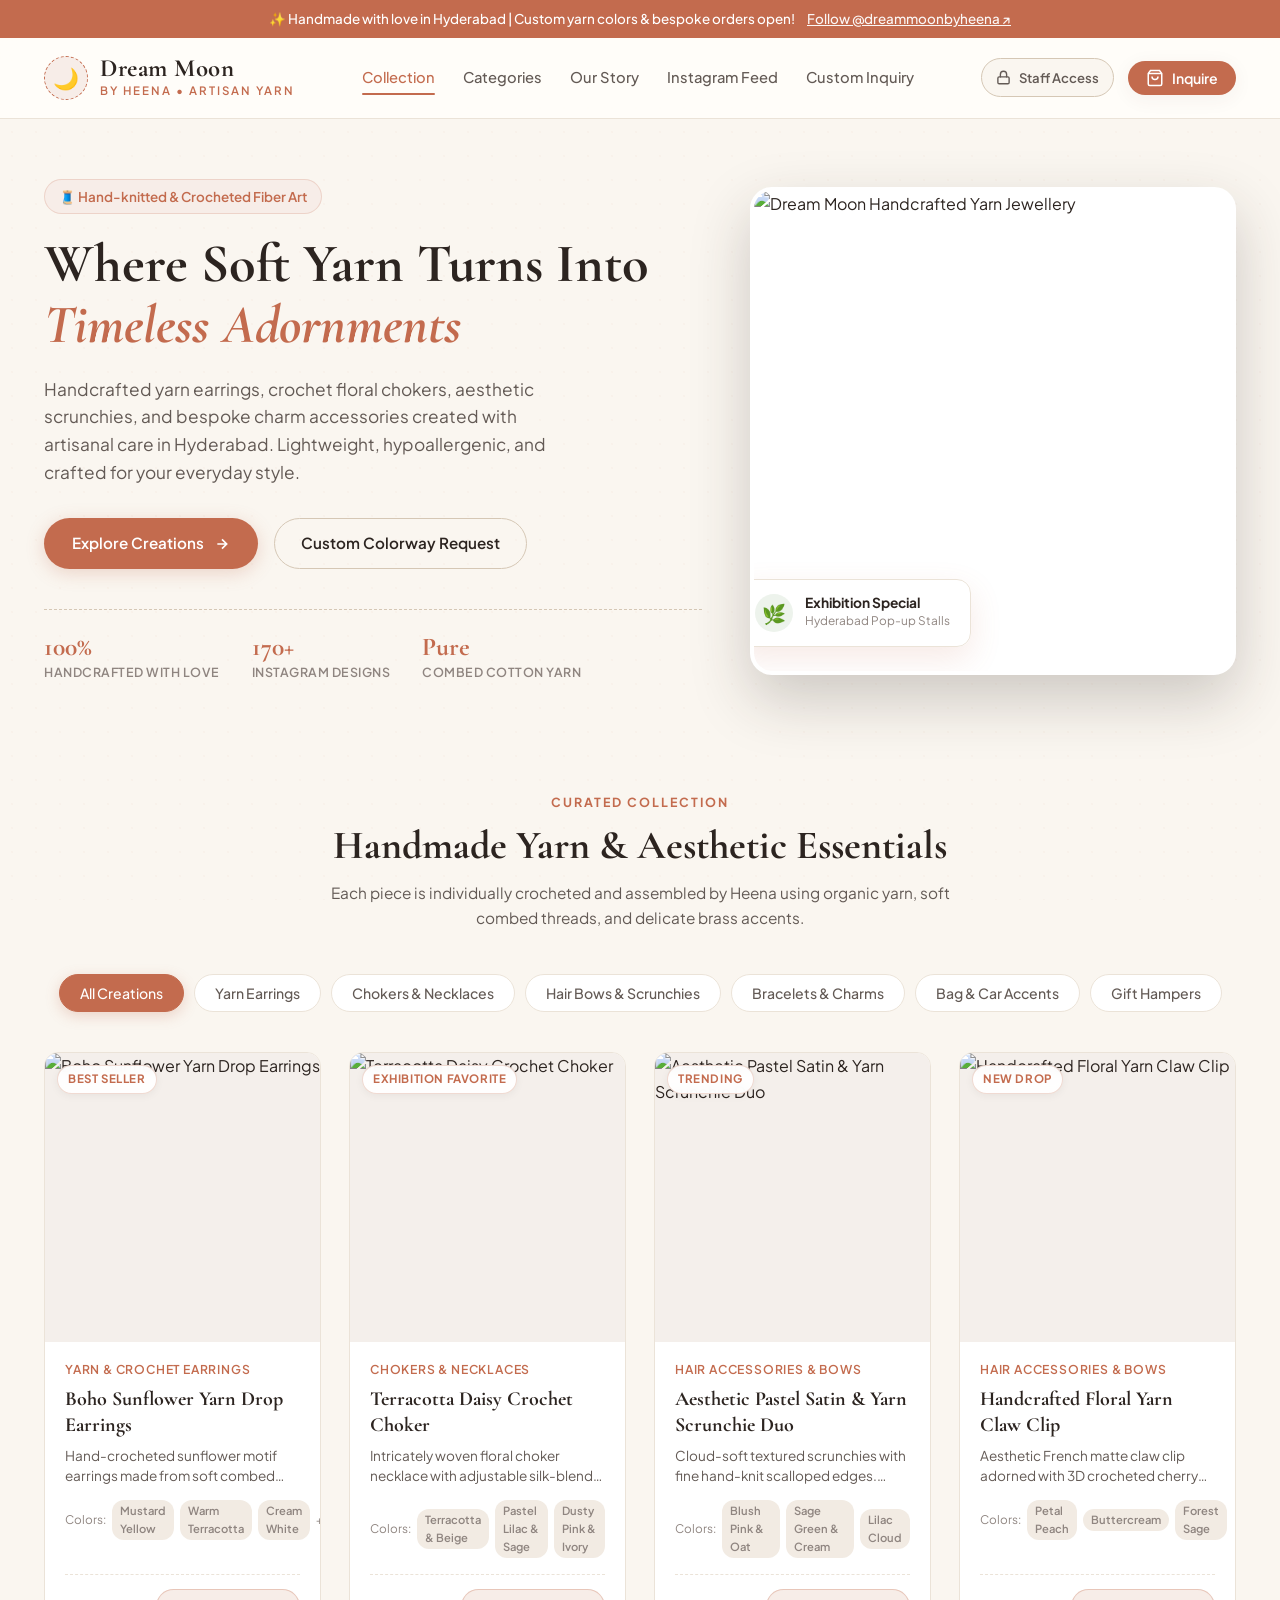
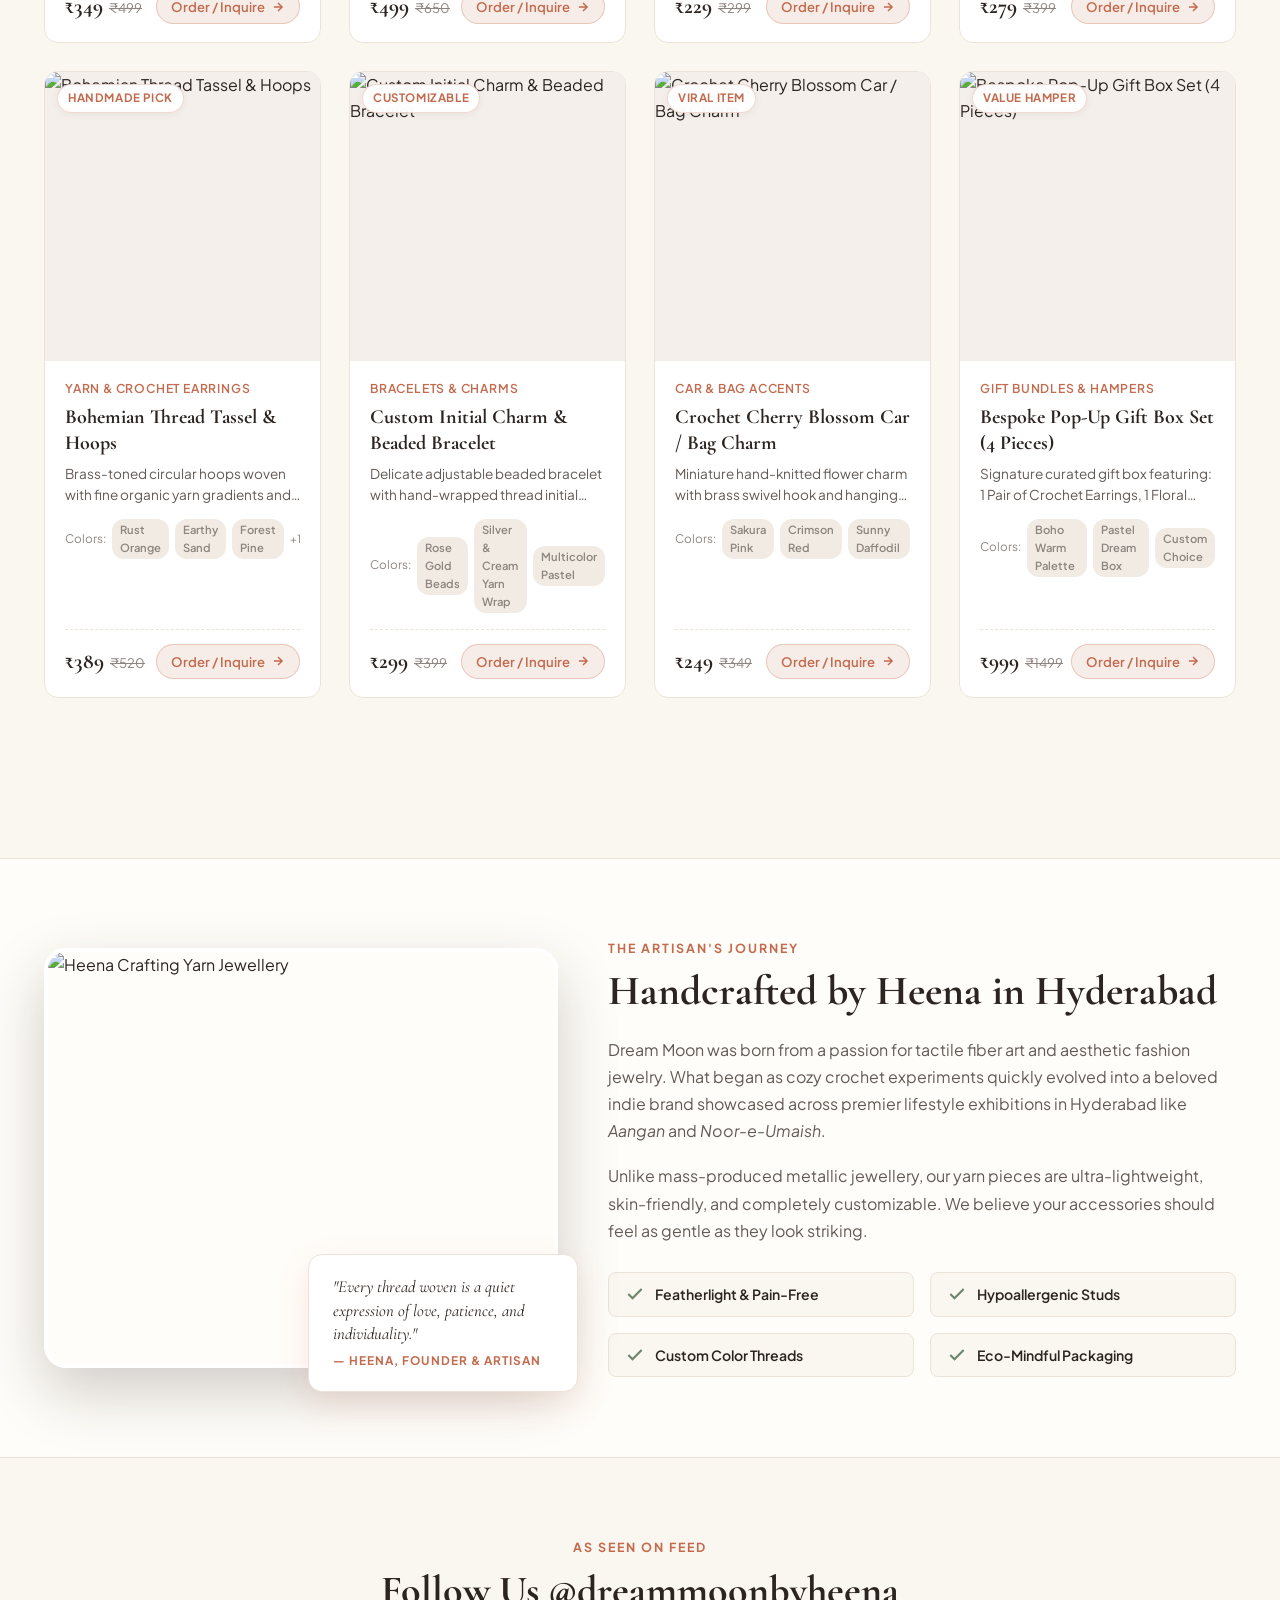
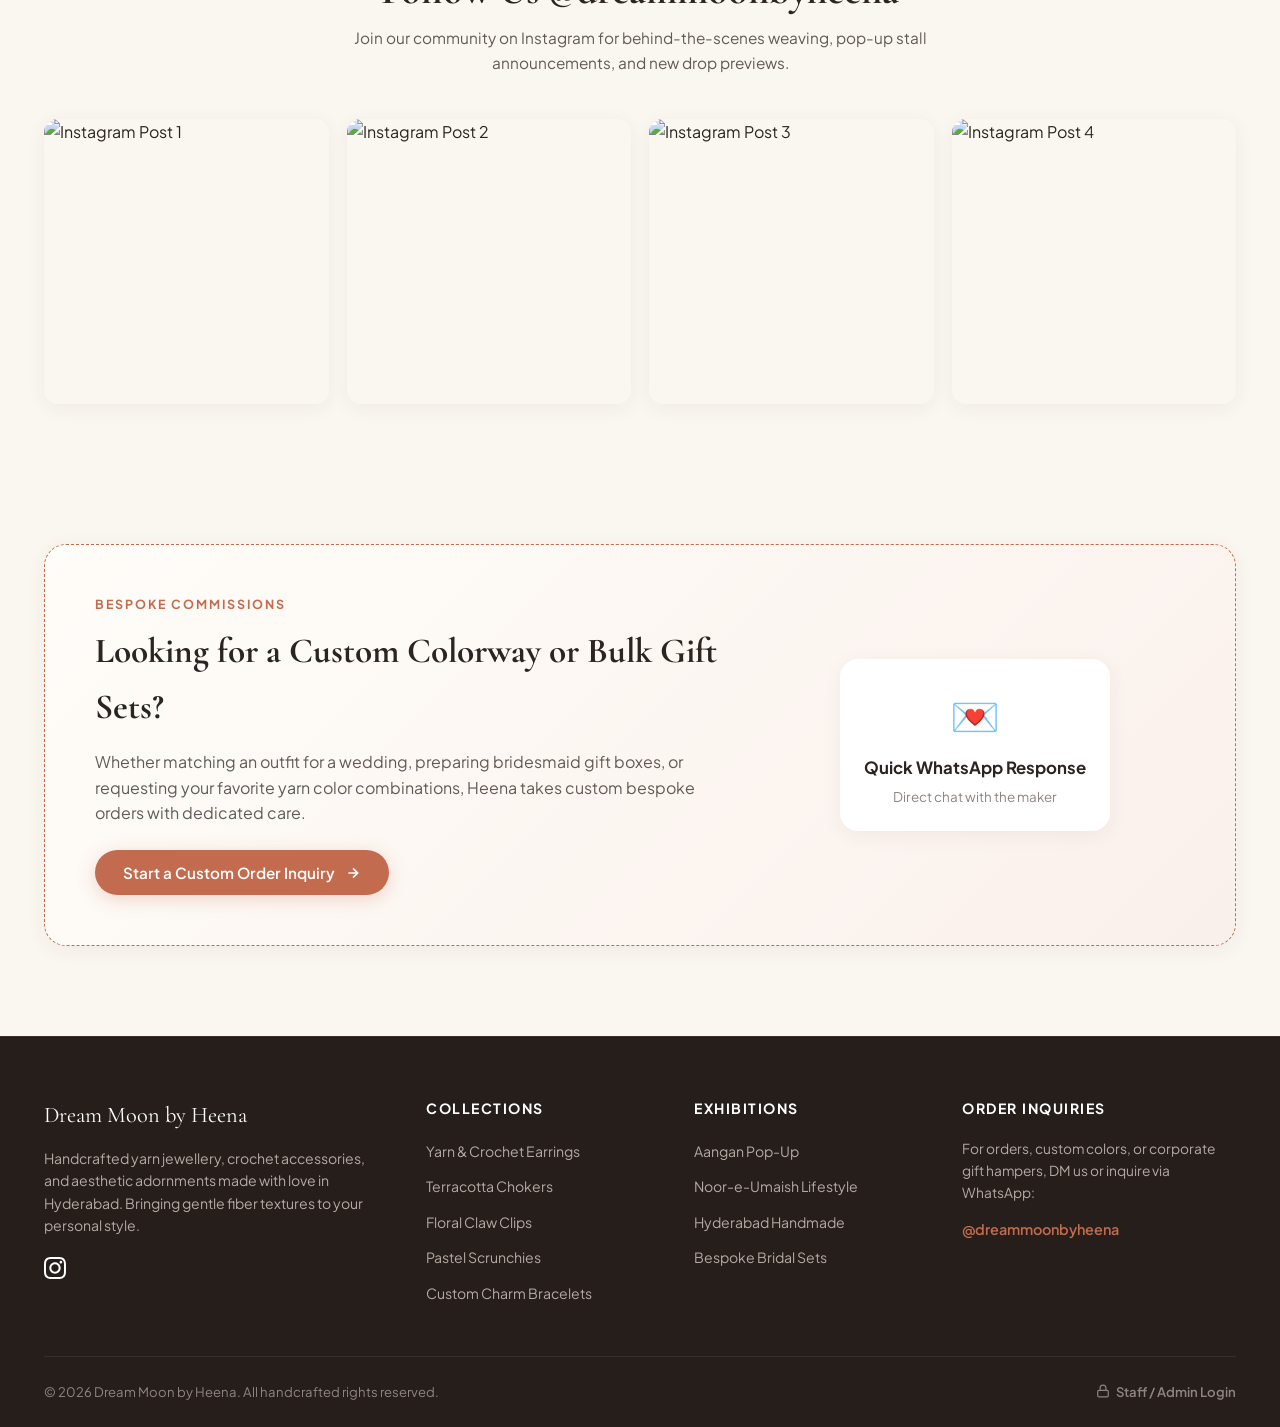
==== index.html @ 59cbd12f "Initial commit for Dream Moon yarn jewellery store and staff portal" ====
<!DOCTYPE html>
<html lang="en">
<head>
  <meta charset="UTF-8">
  <meta name="viewport" content="width=device-width, initial-scale=1.0">
  <title>Dream Moon by Heena | Handcrafted Yarn Jewellery & Aesthetic Accessories</title>
  <meta name="description" content="Handcrafted yarn adornments, crochet floral earrings, chokers, cute hair bows, scrunchies, and bespoke charm jewellery made with love in Hyderabad by Heena.">
  
  <!-- Favicon & Fonts -->
  <link rel="icon" href="data:image/svg+xml,<svg xmlns='http://www.w3.org/2000/svg' viewBox='0 0 100 100'><text y='.9em' font-size='90'>🌙</text></svg>">
  <link rel="stylesheet" href="css/style.css">
</head>
<body>

  <!-- Top Announcement Bar -->
  <aside class="top-announcement" aria-label="Store Announcement">
    <span>✨ Handmade with love in Hyderabad | Custom yarn colors & bespoke orders open!</span>
    <a href="https://www.instagram.com/dreammoonbyheena" target="_blank" rel="noopener">Follow @dreammoonbyheena ↗</a>
  </aside>

  <!-- Site Header -->
  <header class="site-header">
    <div class="container nav-wrapper">
      
      <!-- Brand Logo -->
      <a href="index.html" class="brand-logo" aria-label="Dream Moon Home">
        <div class="logo-symbol" aria-hidden="true">🌙</div>
        <div class="logo-text">
          <span class="logo-title">Dream Moon</span>
          <span class="logo-subtitle">by Heena • Artisan Yarn</span>
        </div>
      </a>

      <!-- Main Navigation -->
      <nav class="main-nav" aria-label="Main Navigation">
        <a href="#collection" class="nav-link active">Collection</a>
        <a href="#categories" class="nav-link">Categories</a>
        <a href="#story" class="nav-link">Our Story</a>
        <a href="#instagram" class="nav-link">Instagram Feed</a>
        <a href="#custom-order" class="nav-link">Custom Inquiry</a>
      </nav>

      <!-- Nav Actions -->
      <div class="nav-actions">
        <!-- Staff Admin Portal Trigger -->
        <a href="admin.html" class="staff-badge-btn" title="Staff Portal: Manage products & features">
          <svg viewBox="0 0 24 24" fill="none" stroke="currentColor" stroke-width="2.2" stroke-linecap="round" stroke-linejoin="round">
            <rect x="3" y="11" width="18" height="11" rx="2" ry="2"></rect>
            <path d="M7 11V7a5 5 0 0 1 10 0v4"></path>
          </svg>
          <span>Staff Access</span>
        </a>

        <!-- Order / Inquiry Bag Button -->
        <button class="inquiry-bag-btn" onclick="openOrderModal('dm-001')" aria-label="Open Order Inquiry">
          <svg width="18" height="18" viewBox="0 0 24 24" fill="none" stroke="currentColor" stroke-width="2">
            <path d="M6 2L3 6v14a2 2 0 0 0 2 2h14a2 2 0 0 0 2-2V6l-3-4z"></path>
            <line x1="3" y1="6" x2="21" y2="6"></line>
            <path d="M16 10a4 4 0 0 1-8 0"></path>
          </svg>
          <span>Inquire</span>
        </button>
      </div>

    </div>
  </header>

  <!-- Hero Section -->
  <section class="hero-section" id="hero">
    <div class="container hero-grid">
      
      <div class="hero-content">
        <div class="hero-eyebrow">
          <span>🧵 Hand-knitted & Crocheted Fiber Art</span>
        </div>
        <h1 class="hero-title">
          Where Soft Yarn Turns Into <span>Timeless Adornments</span>
        </h1>
        <p class="hero-subtitle">
          Handcrafted yarn earrings, crochet floral chokers, aesthetic scrunchies, and bespoke charm accessories created with artisanal care in Hyderabad. Lightweight, hypoallergenic, and crafted for your everyday style.
        </p>

        <div class="hero-cta-group">
          <a href="#collection" class="btn-primary">
            <span>Explore Creations</span>
            <svg width="16" height="16" viewBox="0 0 24 24" fill="none" stroke="currentColor" stroke-width="2.5"><path d="M5 12h14M12 5l7 7-7 7"/></svg>
          </a>
          <a href="#custom-order" class="btn-secondary">
            <span>Custom Colorway Request</span>
          </a>
        </div>

        <div class="hero-highlights">
          <div class="highlight-item">
            <span class="highlight-num">100%</span>
            <span class="highlight-label">Handcrafted with Love</span>
          </div>
          <div class="highlight-item">
            <span class="highlight-num">170+</span>
            <span class="highlight-label">Instagram Designs</span>
          </div>
          <div class="highlight-item">
            <span class="highlight-num">Pure</span>
            <span class="highlight-label">Combed Cotton Yarn</span>
          </div>
        </div>
      </div>

      <div class="hero-visual">
        <div class="hero-image-card">
          <img src="https://images.unsplash.com/photo-1630019852942-f89202989a59?auto=format&fit=crop&w=900&q=85" alt="Dream Moon Handcrafted Yarn Jewellery" />
          <div class="hero-floating-badge">
            <div class="badge-icon">🌿</div>
            <div>
              <div class="badge-title">Exhibition Special</div>
              <div class="badge-subtitle">Hyderabad Pop-up Stalls</div>
            </div>
          </div>
        </div>
      </div>

    </div>
  </section>

  <!-- Category & Product Catalog Section -->
  <section class="catalog-section" id="collection" style="padding: 40px 0 80px;">
    <div class="container">
      
      <div class="section-header" id="categories">
        <span class="section-eyebrow">Curated Collection</span>
        <h2 class="section-title">Handmade Yarn & Aesthetic Essentials</h2>
        <p class="section-desc">Each piece is individually crocheted and assembled by Heena using organic yarn, soft combed threads, and delicate brass accents.</p>
      </div>

      <!-- Filter Tabs -->
      <div class="category-filter-wrap" id="categoryFilters">
        <button class="filter-btn active" data-category="all">All Creations</button>
        <button class="filter-btn" data-category="earrings">Yarn Earrings</button>
        <button class="filter-btn" data-category="necklaces">Chokers & Necklaces</button>
        <button class="filter-btn" data-category="hair">Hair Bows & Scrunchies</button>
        <button class="filter-btn" data-category="bracelets">Bracelets & Charms</button>
        <button class="filter-btn" data-category="charms">Bag & Car Accents</button>
        <button class="filter-btn" data-category="gifts">Gift Hampers</button>
      </div>

      <!-- Product Cards Grid -->
      <div class="products-grid" id="productsGrid">
        <!-- Rendered dynamically via js/app.js -->
      </div>

    </div>
  </section>

  <!-- Story & Artisan Craft Section -->
  <section class="story-section" id="story">
    <div class="container story-grid">
      
      <div class="story-image-wrap">
        <img class="story-img" src="https://images.unsplash.com/photo-1599643478518-a784e5dc4c8f?auto=format&fit=crop&w=900&q=85" alt="Heena Crafting Yarn Jewellery" />
        <div class="story-quote-card">
          <div class="story-quote-text">"Every thread woven is a quiet expression of love, patience, and individuality."</div>
          <div class="story-quote-author">— Heena, Founder & Artisan</div>
        </div>
      </div>

      <div class="story-content">
        <span class="section-eyebrow">The Artisan's Journey</span>
        <h2>Handcrafted by Heena in Hyderabad</h2>
        <p>
          Dream Moon was born from a passion for tactile fiber art and aesthetic fashion jewelry. What began as cozy crochet experiments quickly evolved into a beloved indie brand showcased across premier lifestyle exhibitions in Hyderabad like <em>Aangan</em> and <em>Noor-e-Umaish</em>.
        </p>
        <p>
          Unlike mass-produced metallic jewellery, our yarn pieces are ultra-lightweight, skin-friendly, and completely customizable. We believe your accessories should feel as gentle as they look striking.
        </p>

        <div class="values-list">
          <div class="value-pill">
            <svg width="20" height="20" viewBox="0 0 24 24" fill="none" stroke="currentColor" stroke-width="2.5"><polyline points="20 6 9 17 4 12"></polyline></svg>
            <span>Featherlight & Pain-Free</span>
          </div>
          <div class="value-pill">
            <svg width="20" height="20" viewBox="0 0 24 24" fill="none" stroke="currentColor" stroke-width="2.5"><polyline points="20 6 9 17 4 12"></polyline></svg>
            <span>Hypoallergenic Studs</span>
          </div>
          <div class="value-pill">
            <svg width="20" height="20" viewBox="0 0 24 24" fill="none" stroke="currentColor" stroke-width="2.5"><polyline points="20 6 9 17 4 12"></polyline></svg>
            <span>Custom Color Threads</span>
          </div>
          <div class="value-pill">
            <svg width="20" height="20" viewBox="0 0 24 24" fill="none" stroke="currentColor" stroke-width="2.5"><polyline points="20 6 9 17 4 12"></polyline></svg>
            <span>Eco-Mindful Packaging</span>
          </div>
        </div>
      </div>

    </div>
  </section>

  <!-- Instagram Shoppable Showcase -->
  <section class="insta-showcase-section" id="instagram">
    <div class="container">
      
      <div class="section-header">
        <span class="section-eyebrow">As Seen On Feed</span>
        <h2 class="section-title">Follow Us @dreammoonbyheena</h2>
        <p class="section-desc">Join our community on Instagram for behind-the-scenes weaving, pop-up stall announcements, and new drop previews.</p>
      </div>

      <div class="insta-feed-grid">
        
        <a href="https://www.instagram.com/dreammoonbyheena" target="_blank" rel="noopener" class="insta-post-card">
          <img src="https://images.unsplash.com/photo-1630019852942-f89202989a59?auto=format&fit=crop&w=600&q=80" alt="Instagram Post 1" />
          <div class="insta-overlay">
            <svg viewBox="0 0 24 24"><path d="M12 2.163c3.204 0 3.584.012 4.85.07 3.252.148 4.771 1.691 4.919 4.919.058 1.265.069 1.645.069 4.849 0 3.205-.012 3.584-.069 4.849-.149 3.225-1.664 4.771-4.919 4.919-1.266.058-1.644.07-4.85.07-3.204 0-3.584-.012-4.849-.07-3.26-.149-4.771-1.699-4.919-4.92-.058-1.265-.07-1.644-.07-4.849 0-3.204.013-3.583.07-4.849.149-3.227 1.664-4.771 4.919-4.919 1.266-.057 1.645-.069 4.849-.069zm0-2.163c-3.259 0-3.667.014-4.947.072-4.358.2-6.78 2.618-6.98 6.98-.059 1.281-.073 1.689-.073 4.948 0 3.259.014 3.668.072 4.948.2 4.358 2.618 6.78 6.98 6.98 1.281.058 1.689.072 4.948.072 3.259 0 3.668-.014 4.948-.072 4.354-.2 6.782-2.618 6.979-6.98.059-1.28.073-1.689.073-4.948 0-3.259-.014-3.667-.072-4.947-.196-4.354-2.617-6.78-6.979-6.98-1.281-.059-1.69-.073-4.949-.073zm0 5.838c-3.403 0-6.162 2.759-6.162 6.162s2.759 6.163 6.162 6.163 6.162-2.759 6.162-6.163c0-3.403-2.759-6.162-6.162-6.162zm0 10.162c-2.209 0-4-1.79-4-4 0-2.209 1.791-4 4-4s4 1.791 4 4c0 2.21-1.791 4-4 4zm6.406-11.845c-.796 0-1.441.645-1.441 1.44s.645 1.44 1.441 1.44c.795 0 1.439-.645 1.439-1.44s-.644-1.44-1.439-1.44z"/></svg>
            <span class="insta-overlay-tag">Yarn Sunflower Dangles</span>
          </div>
        </a>

        <a href="https://www.instagram.com/dreammoonbyheena" target="_blank" rel="noopener" class="insta-post-card">
          <img src="https://images.unsplash.com/photo-1599643478518-a784e5dc4c8f?auto=format&fit=crop&w=600&q=80" alt="Instagram Post 2" />
          <div class="insta-overlay">
            <svg viewBox="0 0 24 24"><path d="M12 2.163c3.204 0 3.584.012 4.85.07 3.252.148 4.771 1.691 4.919 4.919.058 1.265.069 1.645.069 4.849 0 3.205-.012 3.584-.069 4.849-.149 3.225-1.664 4.771-4.919 4.919-1.266.058-1.644.07-4.85.07-3.204 0-3.584-.012-4.849-.07-3.26-.149-4.771-1.699-4.919-4.92-.058-1.265-.07-1.644-.07-4.849 0-3.204.013-3.583.07-4.849.149-3.227 1.664-4.771 4.919-4.919 1.266-.057 1.645-.069 4.849-.069zm0-2.163c-3.259 0-3.667.014-4.947.072-4.358.2-6.78 2.618-6.98 6.98-.059 1.281-.073 1.689-.073 4.948 0 3.259.014 3.668.072 4.948.2 4.358 2.618 6.78 6.98 6.98 1.281.058 1.689.072 4.948.072 3.259 0 3.668-.014 4.948-.072 4.354-.2 6.782-2.618 6.979-6.98.059-1.28.073-1.689.073-4.948 0-3.259-.014-3.667-.072-4.947-.196-4.354-2.617-6.78-6.979-6.98-1.281-.059-1.69-.073-4.949-.073zm0 5.838c-3.403 0-6.162 2.759-6.162 6.162s2.759 6.163 6.162 6.163 6.162-2.759 6.162-6.163c0-3.403-2.759-6.162-6.162-6.162zm0 10.162c-2.209 0-4-1.79-4-4 0-2.209 1.791-4 4-4s4 1.791 4 4c0 2.21-1.791 4-4 4zm6.406-11.845c-.796 0-1.441.645-1.441 1.44s.645 1.44 1.441 1.44c.795 0 1.439-.645 1.439-1.44s-.644-1.44-1.439-1.44z"/></svg>
            <span class="insta-overlay-tag">Terracotta Chokers</span>
          </div>
        </a>

        <a href="https://www.instagram.com/dreammoonbyheena" target="_blank" rel="noopener" class="insta-post-card">
          <img src="https://images.unsplash.com/photo-1616683693504-3ea7e9ad6fec?auto=format&fit=crop&w=600&q=80" alt="Instagram Post 3" />
          <div class="insta-overlay">
            <svg viewBox="0 0 24 24"><path d="M12 2.163c3.204 0 3.584.012 4.85.07 3.252.148 4.771 1.691 4.919 4.919.058 1.265.069 1.645.069 4.849 0 3.205-.012 3.584-.069 4.849-.149 3.225-1.664 4.771-4.919 4.919-1.266.058-1.644.07-4.85.07-3.204 0-3.584-.012-4.849-.07-3.26-.149-4.771-1.699-4.919-4.92-.058-1.265-.07-1.644-.07-4.849 0-3.204.013-3.583.07-4.849.149-3.227 1.664-4.771 4.919-4.919 1.266-.057 1.645-.069 4.849-.069zm0-2.163c-3.259 0-3.667.014-4.947.072-4.358.2-6.78 2.618-6.98 6.98-.059 1.281-.073 1.689-.073 4.948 0 3.259.014 3.668.072 4.948.2 4.358 2.618 6.78 6.98 6.98 1.281.058 1.689.072 4.948.072 3.259 0 3.668-.014 4.948-.072 4.354-.2 6.782-2.618 6.979-6.98.059-1.28.073-1.689.073-4.948 0-3.259-.014-3.667-.072-4.947-.196-4.354-2.617-6.78-6.979-6.98-1.281-.059-1.69-.073-4.949-.073zm0 5.838c-3.403 0-6.162 2.759-6.162 6.162s2.759 6.163 6.162 6.163 6.162-2.759 6.162-6.163c0-3.403-2.759-6.162-6.162-6.162zm0 10.162c-2.209 0-4-1.79-4-4 0-2.209 1.791-4 4-4s4 1.791 4 4c0 2.21-1.791 4-4 4zm6.406-11.845c-.796 0-1.441.645-1.441 1.44s.645 1.44 1.441 1.44c.795 0 1.439-.645 1.439-1.44s-.644-1.44-1.439-1.44z"/></svg>
            <span class="insta-overlay-tag">Hand-Knit Scrunchies</span>
          </div>
        </a>

        <a href="https://www.instagram.com/dreammoonbyheena" target="_blank" rel="noopener" class="insta-post-card">
          <img src="https://images.unsplash.com/photo-1513519245088-0e12902e5a38?auto=format&fit=crop&w=600&q=80" alt="Instagram Post 4" />
          <div class="insta-overlay">
            <svg viewBox="0 0 24 24"><path d="M12 2.163c3.204 0 3.584.012 4.85.07 3.252.148 4.771 1.691 4.919 4.919.058 1.265.069 1.645.069 4.849 0 3.205-.012 3.584-.069 4.849-.149 3.225-1.664 4.771-4.919 4.919-1.266.058-1.644.07-4.85.07-3.204 0-3.584-.012-4.849-.07-3.26-.149-4.771-1.699-4.919-4.92-.058-1.265-.07-1.644-.07-4.849 0-3.204.013-3.583.07-4.849.149-3.227 1.664-4.771 4.919-4.919 1.266-.057 1.645-.069 4.849-.069zm0-2.163c-3.259 0-3.667.014-4.947.072-4.358.2-6.78 2.618-6.98 6.98-.059 1.281-.073 1.689-.073 4.948 0 3.259.014 3.668.072 4.948.2 4.358 2.618 6.78 6.98 6.98 1.281.058 1.689.072 4.948.072 3.259 0 3.668-.014 4.948-.072 4.354-.2 6.782-2.618 6.979-6.98.059-1.28.073-1.689.073-4.948 0-3.259-.014-3.667-.072-4.947-.196-4.354-2.617-6.78-6.979-6.98-1.281-.059-1.69-.073-4.949-.073zm0 5.838c-3.403 0-6.162 2.759-6.162 6.162s2.759 6.163 6.162 6.163 6.162-2.759 6.162-6.163c0-3.403-2.759-6.162-6.162-6.162zm0 10.162c-2.209 0-4-1.79-4-4 0-2.209 1.791-4 4-4s4 1.791 4 4c0 2.21-1.791 4-4 4zm6.406-11.845c-.796 0-1.441.645-1.441 1.44s.645 1.44 1.441 1.44c.795 0 1.439-.645 1.439-1.44s-.644-1.44-1.439-1.44z"/></svg>
            <span class="insta-overlay-tag">Pop-up Gift Boxes</span>
          </div>
        </a>

      </div>

    </div>
  </section>

  <!-- Custom Order / Direct Inquiry Banner -->
  <section class="inquiry-banner-section" id="custom-order">
    <div class="container">
      <div class="inquiry-banner-card">
        <div>
          <span class="section-eyebrow">Bespoke Commissions</span>
          <h3>Looking for a Custom Colorway or Bulk Gift Sets?</h3>
          <p>
            Whether matching an outfit for a wedding, preparing bridesmaid gift boxes, or requesting your favorite yarn color combinations, Heena takes custom bespoke orders with dedicated care.
          </p>
          <button class="btn-primary" onclick="openOrderModal('dm-008')">
            <span>Start a Custom Order Inquiry</span>
            <svg width="16" height="16" viewBox="0 0 24 24" fill="none" stroke="currentColor" stroke-width="2.5"><path d="M5 12h14M12 5l7 7-7 7"/></svg>
          </button>
        </div>
        <div style="text-align: center;">
          <div style="background:#FFF; border-radius:18px; padding:24px; box-shadow:var(--shadow-soft); display:inline-block;">
            <div style="font-size:2.5rem; margin-bottom:8px;">💌</div>
            <div style="font-weight:700; font-size:1.05rem;">Quick WhatsApp Response</div>
            <div style="font-size:0.84rem; color:var(--text-muted); margin-top:4px;">Direct chat with the maker</div>
          </div>
        </div>
      </div>
    </div>
  </section>

  <!-- Site Footer -->
  <footer class="site-footer">
    <div class="container">
      
      <div class="footer-grid">
        <div>
          <div class="footer-title">Dream Moon by Heena</div>
          <p class="footer-desc">
            Handcrafted yarn jewellery, crochet accessories, and aesthetic adornments made with love in Hyderabad. Bringing gentle fiber textures to your personal style.
          </p>
          <div style="display:flex; gap:12px;">
            <a href="https://www.instagram.com/dreammoonbyheena" target="_blank" rel="noopener" style="color:#FFF;" title="Instagram">
              <svg width="22" height="22" viewBox="0 0 24 24" fill="currentColor"><path d="M12 2.163c3.204 0 3.584.012 4.85.07 3.252.148 4.771 1.691 4.919 4.919.058 1.265.069 1.645.069 4.849 0 3.205-.012 3.584-.069 4.849-.149 3.225-1.664 4.771-4.919 4.919-1.266.058-1.644.07-4.85.07-3.204 0-3.584-.012-4.849-.07-3.26-.149-4.771-1.699-4.919-4.92-.058-1.265-.07-1.644-.07-4.849 0-3.204.013-3.583.07-4.849.149-3.227 1.664-4.771 4.919-4.919 1.266-.057 1.645-.069 4.849-.069zm0-2.163c-3.259 0-3.667.014-4.947.072-4.358.2-6.78 2.618-6.98 6.98-.059 1.281-.073 1.689-.073 4.948 0 3.259.014 3.668.072 4.948.2 4.358 2.618 6.78 6.98 6.98 1.281.058 1.689.072 4.948.072 3.259 0 3.668-.014 4.948-.072 4.354-.2 6.782-2.618 6.979-6.98.059-1.28.073-1.689.073-4.948 0-3.259-.014-3.667-.072-4.947-.196-4.354-2.617-6.78-6.979-6.98-1.281-.059-1.69-.073-4.949-.073zm0 5.838c-3.403 0-6.162 2.759-6.162 6.162s2.759 6.163 6.162 6.163 6.162-2.759 6.162-6.163c0-3.403-2.759-6.162-6.162-6.162zm0 10.162c-2.209 0-4-1.79-4-4 0-2.209 1.791-4 4-4s4 1.791 4 4c0 2.21-1.791 4-4 4zm6.406-11.845c-.796 0-1.441.645-1.441 1.44s.645 1.44 1.441 1.44c.795 0 1.439-.645 1.439-1.44s-.644-1.44-1.439-1.44z"/></svg>
            </a>
          </div>
        </div>

        <div>
          <div class="footer-heading">Collections</div>
          <ul class="footer-links">
            <li><a href="#collection">Yarn & Crochet Earrings</a></li>
            <li><a href="#collection">Terracotta Chokers</a></li>
            <li><a href="#collection">Floral Claw Clips</a></li>
            <li><a href="#collection">Pastel Scrunchies</a></li>
            <li><a href="#collection">Custom Charm Bracelets</a></li>
          </ul>
        </div>

        <div>
          <div class="footer-heading">Exhibitions</div>
          <ul class="footer-links">
            <li><a href="#story">Aangan Pop-Up</a></li>
            <li><a href="#story">Noor-e-Umaish Lifestyle</a></li>
            <li><a href="#story">Hyderabad Handmade</a></li>
            <li><a href="#custom-order">Bespoke Bridal Sets</a></li>
          </ul>
        </div>

        <div>
          <div class="footer-heading">Order Inquiries</div>
          <p style="font-size:0.86rem; color:#B5AAA3; margin-bottom:12px;">
            For orders, custom colors, or corporate gift hampers, DM us or inquire via WhatsApp:
          </p>
          <a href="https://www.instagram.com/dreammoonbyheena" target="_blank" rel="noopener" style="color:var(--terracotta); font-weight:600; font-size:0.9rem;">@dreammoonbyheena</a>
        </div>

      </div>

      <div class="footer-bottom">
        <div>&copy; 2026 Dream Moon by Heena. All handcrafted rights reserved.</div>
        <div>
          <!-- Staff Portal Link in Footer -->
          <a href="admin.html" class="footer-staff-link">
            <svg width="14" height="14" viewBox="0 0 24 24" fill="none" stroke="currentColor" stroke-width="2"><rect x="3" y="11" width="18" height="11" rx="2" ry="2"></rect><path d="M7 11V7a5 5 0 0 1 10 0v4"></path></svg>
            <span>Staff / Admin Login</span>
          </a>
        </div>
      </div>

    </div>
  </footer>

  <!-- Customer Order Inquiry Modal -->
  <div class="modal-overlay" id="inquiryModal">
    <div class="modal-window">
      <button class="modal-close-btn" id="closeModalBtn" aria-label="Close modal">&times;</button>
      
      <div class="modal-header">
        <h3>Order / Custom Inquiry</h3>
        <p>Send an instant inquiry on WhatsApp or submit the form directly to Heena.</p>
      </div>

      <div class="modal-body">
        
        <!-- Preselected Product Summary -->
        <div class="selected-item-preview">
          <img src="" id="modalItemThumb" class="selected-item-img" alt="Selected Product" />
          <div class="selected-item-info">
            <h4 id="modalItemTitle">Loading Product...</h4>
            <span id="modalItemPrice">₹0</span>
          </div>
        </div>

        <!-- Color Selection -->
        <div class="form-group">
          <label class="form-label">Select Yarn Thread / Colorway:</label>
          <div class="color-options-grid" id="modalColorOptions">
            <!-- Populated via app.js -->
          </div>
        </div>

        <!-- Customer Inputs -->
        <div class="form-row">
          <div class="form-group">
            <label class="form-label" for="customerName">Your Name *</label>
            <input type="text" id="customerName" class="form-input" placeholder="e.g. Ayesha Khan" required />
          </div>
          <div class="form-group">
            <label class="form-label" for="customerPhone">WhatsApp / Phone *</label>
            <input type="tel" id="customerPhone" class="form-input" placeholder="e.g. +91 98765 43210" required />
          </div>
        </div>

        <div class="form-group">
          <label class="form-label" for="customerCity">City & Delivery Location</label>
          <input type="text" id="customerCity" class="form-input" placeholder="e.g. Banjara Hills, Hyderabad" />
        </div>

        <div class="form-group">
          <label class="form-label" for="customerNotes">Custom Requests or Notes (Optional)</label>
          <textarea id="customerNotes" class="form-textarea" placeholder="e.g. Looking to match a terracotta outfit, or need gift packaging with a note."></textarea>
        </div>

        <!-- Actions -->
        <div class="modal-actions">
          <button class="btn-whatsapp" id="sendWhatsappBtn">
            <svg width="18" height="18" viewBox="0 0 24 24" fill="currentColor"><path d="M.057 24l1.687-6.163c-1.041-1.804-1.588-3.849-1.587-5.946.003-6.556 5.338-11.891 11.893-11.891 3.181.001 6.167 1.24 8.413 3.488 2.245 2.248 3.481 5.236 3.48 8.414-.003 6.557-5.338 11.892-11.893 11.892-1.99-.001-3.951-.5-5.688-1.448l-6.305 1.654zm6.597-3.807c1.676.995 3.276 1.591 5.392 1.592 5.448 0 9.886-4.434 9.889-9.885.002-5.462-4.415-9.89-9.881-9.892-5.452 0-9.887 4.434-9.889 9.884-.001 2.225.651 3.891 1.746 5.634l-.999 3.648 3.742-.981zm11.387-5.464c-.074-.124-.272-.198-.57-.347-.297-.149-1.758-.868-2.031-.967-.272-.099-.47-.149-.669.149-.198.297-.768.967-.941 1.165-.173.198-.347.223-.644.074-.297-.149-1.255-.462-2.39-1.475-.883-.788-1.48-1.761-1.653-2.059-.173-.297-.018-.458.13-.606.134-.133.297-.347.446-.521.151-.172.2-.296.3-.495.099-.198.05-.372-.025-.521-.075-.148-.669-1.611-.916-2.206-.242-.579-.487-.501-.669-.51l-.57-.01c-.198 0-.52.074-.792.372s-1.04 1.016-1.04 2.479 1.065 2.876 1.213 3.074c.149.198 2.095 3.2 5.076 4.487.709.306 1.263.489 1.694.626.712.226 1.36.194 1.872.118.571-.085 1.758-.719 2.006-1.413.248-.695.248-1.29.173-1.414z"/></svg>
            <span>Inquire on WhatsApp</span>
          </button>
          <button class="btn-inquiry-submit" id="submitInquiryBtn">
            <span>Submit Inquiry</span>
          </button>
        </div>

      </div>

    </div>
  </div>

  <!-- Toast Notification -->
  <div class="toast-notice" id="toastNotice"></div>

  <!-- Scripts -->
  <script src="js/data.js"></script>
  <script src="js/app.js"></script>
</body>
</html>
---- css/style.css ----
/* ==========================================================================
   Dream Moon by Heena - Boho-Craft Studio Stylesheet
   ========================================================================== */

@import url('https://fonts.googleapis.com/css2?family=Cormorant+Garamond:ital,wght@0,400;0,600;0,700;1,400;1,600&family=Plus+Jakarta+Sans:wght@300;400;500;600;700&display=swap');

:root {
  /* Color Palette */
  --bg-sand: #FAF6F0;
  --bg-cream: #FFFDF9;
  --surface: #FFFFFF;
  --terracotta: #C36B4E;
  --terracotta-dark: #A35338;
  --terracotta-light: #F7EDE8;
  --sage: #6E846B;
  --sage-light: #EDF3EC;
  --mustard: #D89838;
  --mustard-light: #FCF4E7;
  --rose: #D98880;
  --rose-light: #FAF0EE;
  
  --text-primary: #2C2420;
  --text-secondary: #635A55;
  --text-muted: #8F8580;
  --border-subtle: #EBE3D8;
  --border-strong: #D5C7B5;
  
  /* Typography */
  --font-serif: 'Cormorant Garamond', Georgia, serif;
  --font-sans: 'Plus Jakarta Sans', -apple-system, BlinkMacSystemFont, sans-serif;
  
  /* Elevations & Radii */
  --radius-sm: 8px;
  --radius-md: 14px;
  --radius-lg: 22px;
  --radius-full: 9999px;
  --shadow-soft: 0 4px 20px rgba(78, 52, 46, 0.06);
  --shadow-hover: 0 12px 32px rgba(195, 107, 78, 0.14);
  --shadow-modal: 0 24px 60px rgba(44, 36, 32, 0.22);
  
  --transition-fast: 0.2s ease;
  --transition-normal: 0.3s cubic-bezier(0.2, 0.8, 0.2, 1);
}

/* Base & Reset */
*, *::before, *::after {
  box-sizing: border-box;
  margin: 0;
  padding: 0;
}

html {
  scroll-behavior: smooth;
  font-size: 16px;
}

body {
  background-color: var(--bg-sand);
  color: var(--text-primary);
  font-family: var(--font-sans);
  line-height: 1.6;
  -webkit-font-smoothing: antialiased;
  position: relative;
  overflow-x: hidden;
}

/* Subtle boho yarn textured background overlay */
body::before {
  content: '';
  position: fixed;
  inset: 0;
  background-image: radial-gradient(rgba(195, 107, 78, 0.03) 1px, transparent 1px);
  background-size: 24px 24px;
  pointer-events: none;
  z-index: -1;
}

a {
  color: inherit;
  text-decoration: none;
}

img {
  max-width: 100%;
  height: auto;
  display: block;
}

button, input, select, textarea {
  font-family: inherit;
}

.container {
  width: 100%;
  max-width: 1240px;
  margin: 0 auto;
  padding: 0 24px;
}

/* Top Notification Banner */
.top-announcement {
  background: var(--terracotta);
  color: #FFF;
  padding: 8px 16px;
  font-size: 0.84rem;
  font-weight: 500;
  display: flex;
  align-items: center;
  justify-content: center;
  gap: 12px;
  text-align: center;
}

.top-announcement a {
  text-decoration: underline;
  opacity: 0.95;
  transition: opacity var(--transition-fast);
}

.top-announcement a:hover {
  opacity: 1;
}

/* Header & Nav */
.site-header {
  position: sticky;
  top: 0;
  z-index: 100;
  background: rgba(255, 253, 249, 0.94);
  backdrop-filter: blur(12px);
  -webkit-backdrop-filter: blur(12px);
  border-bottom: 1px solid var(--border-subtle);
  transition: all var(--transition-normal);
}

.nav-wrapper {
  display: flex;
  align-items: center;
  justify-content: space-between;
  height: 80px;
}

/* Brand Logo */
.brand-logo {
  display: flex;
  align-items: center;
  gap: 12px;
}

.logo-symbol {
  width: 44px;
  height: 44px;
  background: var(--terracotta-light);
  border: 1px dashed var(--terracotta);
  border-radius: var(--radius-full);
  display: flex;
  align-items: center;
  justify-content: center;
  color: var(--terracotta);
  font-size: 1.3rem;
  transition: transform var(--transition-normal);
}

.brand-logo:hover .logo-symbol {
  transform: rotate(18deg) scale(1.05);
}

.logo-text {
  display: flex;
  flex-direction: column;
}

.logo-title {
  font-family: var(--font-serif);
  font-size: 1.55rem;
  font-weight: 700;
  color: var(--text-primary);
  line-height: 1.1;
  letter-spacing: 0.5px;
}

.logo-subtitle {
  font-size: 0.72rem;
  text-transform: uppercase;
  letter-spacing: 2px;
  color: var(--terracotta);
  font-weight: 600;
}

/* Nav Links */
.main-nav {
  display: flex;
  align-items: center;
  gap: 28px;
}

.nav-link {
  font-size: 0.92rem;
  font-weight: 500;
  color: var(--text-secondary);
  transition: color var(--transition-fast);
  position: relative;
  padding: 6px 0;
}

.nav-link:hover, .nav-link.active {
  color: var(--terracotta);
}

.nav-link::after {
  content: '';
  position: absolute;
  bottom: 0;
  left: 0;
  width: 0;
  height: 2px;
  background: var(--terracotta);
  transition: width var(--transition-normal);
  border-radius: 2px;
}

.nav-link:hover::after, .nav-link.active::after {
  width: 100%;
}

/* Nav Actions */
.nav-actions {
  display: flex;
  align-items: center;
  gap: 14px;
}

/* Staff Portal Trigger Icon */
.staff-badge-btn {
  display: inline-flex;
  align-items: center;
  gap: 8px;
  background: var(--bg-sand);
  border: 1px solid var(--border-strong);
  color: var(--text-secondary);
  padding: 8px 14px;
  border-radius: var(--radius-full);
  font-size: 0.82rem;
  font-weight: 600;
  cursor: pointer;
  transition: all var(--transition-fast);
}

.staff-badge-btn:hover {
  background: var(--terracotta-dark);
  color: #FFF;
  border-color: var(--terracotta-dark);
  box-shadow: 0 4px 14px rgba(163, 83, 56, 0.25);
}

.staff-badge-btn svg {
  width: 15px;
  height: 15px;
}

/* Cart / Inquiry Pill */
.inquiry-bag-btn {
  position: relative;
  background: var(--terracotta);
  color: #FFF;
  border: none;
  border-radius: var(--radius-full);
  padding: 8px 18px;
  font-size: 0.88rem;
  font-weight: 600;
  display: inline-flex;
  align-items: center;
  gap: 8px;
  cursor: pointer;
  transition: all var(--transition-fast);
  box-shadow: var(--shadow-soft);
}

.inquiry-bag-btn:hover {
  background: var(--terracotta-dark);
  transform: translateY(-1px);
  box-shadow: var(--shadow-hover);
}

.bag-count {
  background: #FFF;
  color: var(--terracotta);
  font-size: 0.74rem;
  font-weight: 700;
  width: 20px;
  height: 20px;
  border-radius: 50%;
  display: flex;
  align-items: center;
  justify-content: center;
}

/* Hero Section */
.hero-section {
  padding: 60px 0 70px;
  position: relative;
}

.hero-grid {
  display: grid;
  grid-template-columns: 1.15fr 0.85fr;
  align-items: center;
  gap: 48px;
}

.hero-eyebrow {
  display: inline-flex;
  align-items: center;
  gap: 8px;
  background: var(--terracotta-light);
  color: var(--terracotta);
  padding: 6px 14px;
  border-radius: var(--radius-full);
  font-size: 0.84rem;
  font-weight: 600;
  margin-bottom: 20px;
  border: 1px solid rgba(195, 107, 78, 0.2);
}

.hero-title {
  font-family: var(--font-serif);
  font-size: 3.4rem;
  line-height: 1.12;
  font-weight: 700;
  color: var(--text-primary);
  margin-bottom: 20px;
}

.hero-title span {
  font-style: italic;
  color: var(--terracotta);
  position: relative;
}

.hero-subtitle {
  font-size: 1.08rem;
  color: var(--text-secondary);
  margin-bottom: 32px;
  max-width: 540px;
}

.hero-cta-group {
  display: flex;
  flex-wrap: wrap;
  gap: 16px;
  margin-bottom: 40px;
}

.btn-primary {
  background: var(--terracotta);
  color: #FFF;
  padding: 13px 28px;
  border-radius: var(--radius-full);
  font-weight: 600;
  font-size: 0.95rem;
  display: inline-flex;
  align-items: center;
  gap: 10px;
  border: none;
  cursor: pointer;
  transition: all var(--transition-normal);
  box-shadow: 0 4px 18px rgba(195, 107, 78, 0.25);
}

.btn-primary:hover {
  background: var(--terracotta-dark);
  transform: translateY(-2px);
  box-shadow: 0 8px 24px rgba(195, 107, 78, 0.35);
}

.btn-secondary {
  background: transparent;
  color: var(--text-primary);
  padding: 12px 26px;
  border-radius: var(--radius-full);
  font-weight: 600;
  font-size: 0.95rem;
  display: inline-flex;
  align-items: center;
  gap: 10px;
  border: 1.5px solid var(--border-strong);
  cursor: pointer;
  transition: all var(--transition-fast);
}

.btn-secondary:hover {
  background: #FFF;
  border-color: var(--terracotta);
  color: var(--terracotta);
}

.hero-highlights {
  display: flex;
  gap: 32px;
  border-top: 1px dashed var(--border-strong);
  padding-top: 24px;
}

.highlight-item {
  display: flex;
  flex-direction: column;
}

.highlight-num {
  font-family: var(--font-serif);
  font-size: 1.6rem;
  font-weight: 700;
  color: var(--terracotta);
  line-height: 1;
}

.highlight-label {
  font-size: 0.78rem;
  color: var(--text-muted);
  text-transform: uppercase;
  letter-spacing: 0.5px;
  font-weight: 600;
  margin-top: 4px;
}

/* Hero Collage / Showcase */
.hero-visual {
  position: relative;
}

.hero-image-card {
  position: relative;
  border-radius: var(--radius-lg);
  overflow: hidden;
  box-shadow: var(--shadow-modal);
  background: #FFF;
  border: 4px solid #FFF;
}

.hero-image-card img {
  width: 100%;
  height: 480px;
  object-fit: cover;
  transition: transform 0.6s ease;
}

.hero-image-card:hover img {
  transform: scale(1.03);
}

.hero-floating-badge {
  position: absolute;
  bottom: 24px;
  left: -20px;
  background: rgba(255, 255, 255, 0.95);
  backdrop-filter: blur(8px);
  padding: 14px 20px;
  border-radius: var(--radius-md);
  box-shadow: var(--shadow-hover);
  border: 1px solid var(--border-subtle);
  display: flex;
  align-items: center;
  gap: 12px;
  max-width: 250px;
}

.badge-icon {
  width: 38px;
  height: 38px;
  border-radius: 50%;
  background: var(--sage-light);
  color: var(--sage);
  display: flex;
  align-items: center;
  justify-content: center;
  font-size: 1.2rem;
  flex-shrink: 0;
}

.badge-title {
  font-size: 0.86rem;
  font-weight: 700;
  color: var(--text-primary);
  line-height: 1.2;
}

.badge-subtitle {
  font-size: 0.74rem;
  color: var(--text-muted);
}

/* Section Header */
.section-header {
  text-align: center;
  max-width: 650px;
  margin: 0 auto 44px;
}

.section-eyebrow {
  font-size: 0.78rem;
  text-transform: uppercase;
  letter-spacing: 2px;
  font-weight: 700;
  color: var(--terracotta);
  margin-bottom: 8px;
  display: block;
}

.section-title {
  font-family: var(--font-serif);
  font-size: 2.5rem;
  font-weight: 700;
  color: var(--text-primary);
  line-height: 1.2;
  margin-bottom: 12px;
}

.section-desc {
  font-size: 0.96rem;
  color: var(--text-secondary);
}

/* Category Filter Bar */
.category-filter-wrap {
  display: flex;
  justify-content: center;
  flex-wrap: wrap;
  gap: 10px;
  margin-bottom: 40px;
}

.filter-btn {
  background: #FFF;
  border: 1px solid var(--border-subtle);
  padding: 9px 20px;
  border-radius: var(--radius-full);
  font-size: 0.88rem;
  font-weight: 500;
  color: var(--text-secondary);
  cursor: pointer;
  transition: all var(--transition-fast);
}

.filter-btn:hover {
  border-color: var(--terracotta);
  color: var(--terracotta);
}

.filter-btn.active {
  background: var(--terracotta);
  border-color: var(--terracotta);
  color: #FFF;
  box-shadow: 0 4px 14px rgba(195, 107, 78, 0.25);
}

/* Catalog Grid */
.products-grid {
  display: grid;
  grid-template-columns: repeat(auto-fill, minmax(270px, 1fr));
  gap: 28px;
}

/* Product Card */
.product-card {
  background: var(--surface);
  border-radius: var(--radius-md);
  border: 1px solid var(--border-subtle);
  overflow: hidden;
  transition: all var(--transition-normal);
  display: flex;
  flex-direction: column;
  position: relative;
}

.product-card:hover {
  transform: translateY(-5px);
  box-shadow: var(--shadow-hover);
  border-color: var(--border-strong);
}

.card-media {
  position: relative;
  width: 100%;
  padding-top: 105%; /* Aspect Ratio */
  overflow: hidden;
  background: #F4EFEB;
}

.card-media img {
  position: absolute;
  inset: 0;
  width: 100%;
  height: 100%;
  object-fit: cover;
  transition: transform 0.5s ease;
}

.product-card:hover .card-media img {
  transform: scale(1.06);
}

.card-badge {
  position: absolute;
  top: 12px;
  left: 12px;
  background: rgba(255, 255, 255, 0.94);
  backdrop-filter: blur(4px);
  color: var(--terracotta);
  font-size: 0.72rem;
  font-weight: 700;
  text-transform: uppercase;
  letter-spacing: 0.6px;
  padding: 4px 10px;
  border-radius: var(--radius-full);
  border: 1px solid rgba(195, 107, 78, 0.25);
  box-shadow: 0 2px 8px rgba(0, 0, 0, 0.05);
}

.card-insta-link {
  position: absolute;
  top: 12px;
  right: 12px;
  background: rgba(255, 255, 255, 0.94);
  backdrop-filter: blur(4px);
  color: #C13584; /* Insta brand color */
  width: 32px;
  height: 32px;
  border-radius: 50%;
  display: flex;
  align-items: center;
  justify-content: center;
  box-shadow: 0 2px 8px rgba(0,0,0,0.06);
  opacity: 0;
  transform: scale(0.8);
  transition: all var(--transition-fast);
}

.product-card:hover .card-insta-link {
  opacity: 1;
  transform: scale(1);
}

.card-body {
  padding: 18px 20px;
  display: flex;
  flex-direction: column;
  flex-grow: 1;
}

.card-category {
  font-size: 0.76rem;
  color: var(--terracotta);
  text-transform: uppercase;
  letter-spacing: 0.8px;
  font-weight: 600;
  margin-bottom: 6px;
}

.card-title {
  font-family: var(--font-serif);
  font-size: 1.25rem;
  font-weight: 700;
  color: var(--text-primary);
  margin-bottom: 8px;
  line-height: 1.3;
}

.card-desc {
  font-size: 0.85rem;
  color: var(--text-secondary);
  line-height: 1.5;
  margin-bottom: 14px;
  display: -webkit-box;
  -webkit-line-clamp: 2;
  -webkit-box-orient: vertical;
  overflow: hidden;
}

.card-swatches {
  display: flex;
  align-items: center;
  gap: 6px;
  margin-bottom: 16px;
  font-size: 0.74rem;
  color: var(--text-muted);
}

.swatch-dot {
  width: 14px;
  height: 14px;
  border-radius: 50%;
  border: 1.5px solid #FFF;
  box-shadow: 0 0 0 1px var(--border-strong);
}

.card-footer {
  margin-top: auto;
  display: flex;
  align-items: center;
  justify-content: space-between;
  padding-top: 14px;
  border-top: 1px dashed var(--border-subtle);
}

.card-price-wrap {
  display: flex;
  align-items: baseline;
  gap: 6px;
}

.card-price {
  font-family: var(--font-serif);
  font-size: 1.35rem;
  font-weight: 700;
  color: var(--text-primary);
}

.card-original-price {
  font-size: 0.82rem;
  text-decoration: line-through;
  color: var(--text-muted);
}

.card-action-btn {
  background: var(--terracotta-light);
  color: var(--terracotta);
  border: 1px solid rgba(195, 107, 78, 0.3);
  padding: 8px 14px;
  border-radius: var(--radius-full);
  font-size: 0.82rem;
  font-weight: 600;
  cursor: pointer;
  display: inline-flex;
  align-items: center;
  gap: 6px;
  transition: all var(--transition-fast);
}

.card-action-btn:hover {
  background: var(--terracotta);
  color: #FFF;
}

/* Maker / Artisan Story Section */
.story-section {
  padding: 80px 0;
  background: var(--bg-cream);
  border-top: 1px solid var(--border-subtle);
  border-bottom: 1px solid var(--border-subtle);
  margin-top: 80px;
}

.story-grid {
  display: grid;
  grid-template-columns: 0.9fr 1.1fr;
  align-items: center;
  gap: 50px;
}

.story-image-wrap {
  position: relative;
}

.story-img {
  border-radius: var(--radius-lg);
  width: 100%;
  height: 420px;
  object-fit: cover;
  box-shadow: var(--shadow-modal);
  border: 4px solid #FFF;
}

.story-quote-card {
  position: absolute;
  bottom: -24px;
  right: -20px;
  background: var(--surface);
  padding: 20px 24px;
  border-radius: var(--radius-md);
  box-shadow: var(--shadow-hover);
  border: 1px solid var(--border-subtle);
  max-width: 270px;
}

.story-quote-text {
  font-family: var(--font-serif);
  font-size: 1.05rem;
  font-style: italic;
  color: var(--text-primary);
  line-height: 1.4;
  margin-bottom: 6px;
}

.story-quote-author {
  font-size: 0.74rem;
  text-transform: uppercase;
  letter-spacing: 1px;
  font-weight: 700;
  color: var(--terracotta);
}

.story-content h2 {
  font-family: var(--font-serif);
  font-size: 2.6rem;
  font-weight: 700;
  line-height: 1.18;
  margin-bottom: 20px;
}

.story-content p {
  color: var(--text-secondary);
  font-size: 1rem;
  margin-bottom: 18px;
  line-height: 1.7;
}

.values-list {
  display: grid;
  grid-template-columns: 1fr 1fr;
  gap: 16px;
  margin-top: 28px;
}

.value-pill {
  display: flex;
  align-items: center;
  gap: 10px;
  background: var(--bg-sand);
  padding: 10px 16px;
  border-radius: var(--radius-sm);
  border: 1px solid var(--border-subtle);
  font-size: 0.88rem;
  font-weight: 600;
  color: var(--text-primary);
}

.value-pill svg {
  color: var(--sage);
  flex-shrink: 0;
}

/* Instagram Feed Showcase */
.insta-showcase-section {
  padding: 80px 0;
}

.insta-feed-grid {
  display: grid;
  grid-template-columns: repeat(4, 1fr);
  gap: 18px;
  margin-top: 36px;
}

.insta-post-card {
  position: relative;
  border-radius: var(--radius-md);
  overflow: hidden;
  aspect-ratio: 1 / 1;
  box-shadow: var(--shadow-soft);
  group: pointer;
}

.insta-post-card img {
  width: 100%;
  height: 100%;
  object-fit: cover;
  transition: transform 0.5s ease;
}

.insta-overlay {
  position: absolute;
  inset: 0;
  background: rgba(44, 36, 32, 0.65);
  display: flex;
  flex-direction: column;
  align-items: center;
  justify-content: center;
  color: #FFF;
  opacity: 0;
  transition: opacity var(--transition-fast);
  padding: 20px;
  text-align: center;
}

.insta-post-card:hover img {
  transform: scale(1.08);
}

.insta-post-card:hover .insta-overlay {
  opacity: 1;
}

.insta-overlay svg {
  width: 32px;
  height: 32px;
  margin-bottom: 8px;
  fill: #FFF;
}

.insta-overlay-tag {
  font-size: 0.82rem;
  font-weight: 600;
}

/* Custom Order / Inquiry Section */
.inquiry-banner-section {
  padding: 60px 0 90px;
}

.inquiry-banner-card {
  background: linear-gradient(135deg, #FFFDF9 0%, #FAF0EB 100%);
  border: 1.5px dashed var(--terracotta);
  border-radius: var(--radius-lg);
  padding: 50px;
  display: grid;
  grid-template-columns: 1.2fr 0.8fr;
  align-items: center;
  gap: 40px;
  box-shadow: var(--shadow-soft);
}

.inquiry-banner-card h3 {
  font-family: var(--font-serif);
  font-size: 2.2rem;
  font-weight: 700;
  margin-bottom: 14px;
}

.inquiry-banner-card p {
  color: var(--text-secondary);
  font-size: 1rem;
  margin-bottom: 24px;
}

/* Footer */
.site-footer {
  background: #251E1B;
  color: #DDD4CE;
  padding: 60px 0 24px;
  border-top: 1px solid #382F2A;
}

.footer-grid {
  display: grid;
  grid-template-columns: 1.5fr 1fr 1fr 1.2fr;
  gap: 40px;
  margin-bottom: 50px;
}

.footer-title {
  font-family: var(--font-serif);
  font-size: 1.4rem;
  color: #FFF;
  margin-bottom: 14px;
}

.footer-desc {
  font-size: 0.88rem;
  line-height: 1.6;
  color: #B5AAA3;
  margin-bottom: 20px;
}

.footer-heading {
  font-size: 0.88rem;
  text-transform: uppercase;
  letter-spacing: 1.5px;
  color: #FFF;
  font-weight: 700;
  margin-bottom: 18px;
}

.footer-links {
  list-style: none;
  display: flex;
  flex-direction: column;
  gap: 10px;
}

.footer-links a {
  font-size: 0.88rem;
  color: #B5AAA3;
  transition: color var(--transition-fast);
}

.footer-links a:hover {
  color: var(--rose);
}

.footer-bottom {
  border-top: 1px solid rgba(255, 255, 255, 0.08);
  padding-top: 24px;
  display: flex;
  justify-content: space-between;
  align-items: center;
  font-size: 0.82rem;
  color: #8F8580;
}

.footer-staff-link {
  display: inline-flex;
  align-items: center;
  gap: 6px;
  color: #8F8580;
  font-weight: 600;
  transition: color var(--transition-fast);
}

.footer-staff-link:hover {
  color: var(--terracotta);
}

/* ==========================================================================
   Modals (Inquiry Modal & Quick View)
   ========================================================================== */
.modal-overlay {
  position: fixed;
  inset: 0;
  background: rgba(37, 30, 27, 0.65);
  backdrop-filter: blur(6px);
  -webkit-backdrop-filter: blur(6px);
  z-index: 999;
  display: flex;
  align-items: center;
  justify-content: center;
  padding: 20px;
  opacity: 0;
  pointer-events: none;
  transition: opacity 0.25s ease;
}

.modal-overlay.active {
  opacity: 1;
  pointer-events: auto;
}

.modal-window {
  background: var(--surface);
  border-radius: var(--radius-lg);
  box-shadow: var(--shadow-modal);
  width: 100%;
  max-width: 640px;
  max-height: 90vh;
  overflow-y: auto;
  position: relative;
  transform: translateY(20px) scale(0.98);
  transition: transform 0.3s cubic-bezier(0.2, 0.8, 0.2, 1);
  border: 1px solid var(--border-subtle);
}

.modal-overlay.active .modal-window {
  transform: translateY(0) scale(1);
}

.modal-close-btn {
  position: absolute;
  top: 18px;
  right: 18px;
  background: var(--bg-sand);
  border: none;
  width: 36px;
  height: 36px;
  border-radius: 50%;
  display: flex;
  align-items: center;
  justify-content: center;
  font-size: 1.2rem;
  cursor: pointer;
  color: var(--text-secondary);
  transition: all var(--transition-fast);
  z-index: 10;
}

.modal-close-btn:hover {
  background: var(--terracotta);
  color: #FFF;
}

.modal-header {
  padding: 24px 28px 16px;
  border-bottom: 1px solid var(--border-subtle);
}

.modal-header h3 {
  font-family: var(--font-serif);
  font-size: 1.6rem;
  font-weight: 700;
  color: var(--text-primary);
}

.modal-header p {
  font-size: 0.86rem;
  color: var(--text-secondary);
  margin-top: 4px;
}

.modal-body {
  padding: 24px 28px;
}

.form-group {
  margin-bottom: 18px;
}

.form-label {
  display: block;
  font-size: 0.84rem;
  font-weight: 600;
  color: var(--text-primary);
  margin-bottom: 6px;
}

.form-input, .form-select, .form-textarea {
  width: 100%;
  padding: 11px 14px;
  border: 1px solid var(--border-strong);
  border-radius: var(--radius-sm);
  background: var(--bg-cream);
  font-size: 0.92rem;
  color: var(--text-primary);
  transition: border-color var(--transition-fast), box-shadow var(--transition-fast);
}

.form-input:focus, .form-select:focus, .form-textarea:focus {
  outline: none;
  border-color: var(--terracotta);
  box-shadow: 0 0 0 3px rgba(195, 107, 78, 0.15);
}

.form-textarea {
  resize: vertical;
  min-height: 80px;
}

.form-row {
  display: grid;
  grid-template-columns: 1fr 1fr;
  gap: 14px;
}

.selected-item-preview {
  display: flex;
  align-items: center;
  gap: 14px;
  background: var(--bg-sand);
  padding: 12px 16px;
  border-radius: var(--radius-sm);
  border: 1px dashed var(--border-strong);
  margin-bottom: 18px;
}

.selected-item-img {
  width: 56px;
  height: 56px;
  border-radius: var(--radius-sm);
  object-fit: cover;
}

.selected-item-info h4 {
  font-size: 0.94rem;
  font-weight: 600;
}

.selected-item-info span {
  font-size: 0.82rem;
  color: var(--terracotta);
  font-weight: 700;
}

.color-options-grid {
  display: flex;
  flex-wrap: wrap;
  gap: 8px;
  margin-top: 6px;
}

.color-chip {
  padding: 6px 12px;
  border-radius: var(--radius-full);
  border: 1px solid var(--border-strong);
  background: #FFF;
  font-size: 0.8rem;
  cursor: pointer;
  transition: all var(--transition-fast);
}

.color-chip.selected {
  background: var(--terracotta);
  color: #FFF;
  border-color: var(--terracotta);
}

.modal-actions {
  display: flex;
  gap: 12px;
  margin-top: 24px;
}

.btn-whatsapp {
  flex: 1;
  background: #25D366;
  color: #FFF;
  border: none;
  padding: 13px 18px;
  border-radius: var(--radius-full);
  font-weight: 700;
  font-size: 0.92rem;
  display: inline-flex;
  align-items: center;
  justify-content: center;
  gap: 8px;
  cursor: pointer;
  transition: all var(--transition-fast);
}

.btn-whatsapp:hover {
  background: #1EBE5B;
  box-shadow: 0 4px 14px rgba(37, 211, 102, 0.3);
}

.btn-inquiry-submit {
  flex: 1;
  background: var(--terracotta);
  color: #FFF;
  border: none;
  padding: 13px 18px;
  border-radius: var(--radius-full);
  font-weight: 700;
  font-size: 0.92rem;
  display: inline-flex;
  align-items: center;
  justify-content: center;
  gap: 8px;
  cursor: pointer;
  transition: all var(--transition-fast);
}

.btn-inquiry-submit:hover {
  background: var(--terracotta-dark);
}

/* Toast Notification */
.toast-notice {
  position: fixed;
  bottom: 24px;
  right: 24px;
  background: #2C2420;
  color: #FFF;
  padding: 14px 20px;
  border-radius: var(--radius-md);
  box-shadow: var(--shadow-modal);
  display: flex;
  align-items: center;
  gap: 10px;
  font-size: 0.88rem;
  font-weight: 500;
  z-index: 1000;
  transform: translateY(100px);
  opacity: 0;
  transition: all var(--transition-normal);
}

.toast-notice.show {
  transform: translateY(0);
  opacity: 1;
}

/* Mobile Responsiveness */
@media (max-width: 992px) {
  .hero-grid, .story-grid, .inquiry-banner-card {
    grid-template-columns: 1fr;
    gap: 36px;
  }
  .hero-title {
    font-size: 2.6rem;
  }
  .hero-image-card img {
    height: 380px;
  }
  .hero-floating-badge {
    left: 10px;
  }
  .insta-feed-grid {
    grid-template-columns: repeat(2, 1fr);
  }
  .footer-grid {
    grid-template-columns: 1fr 1fr;
  }
}

@media (max-width: 768px) {
  .nav-wrapper {
    height: 70px;
  }
  .main-nav {
    display: none; /* Mobile menu can be toggled or compact */
  }
  .hero-title {
    font-size: 2.2rem;
  }
  .hero-highlights {
    flex-wrap: wrap;
    gap: 18px;
  }
  .footer-grid {
    grid-template-columns: 1fr;
  }
  .form-row {
    grid-template-columns: 1fr;
  }
  .modal-actions {
    flex-direction: column;
  }
}
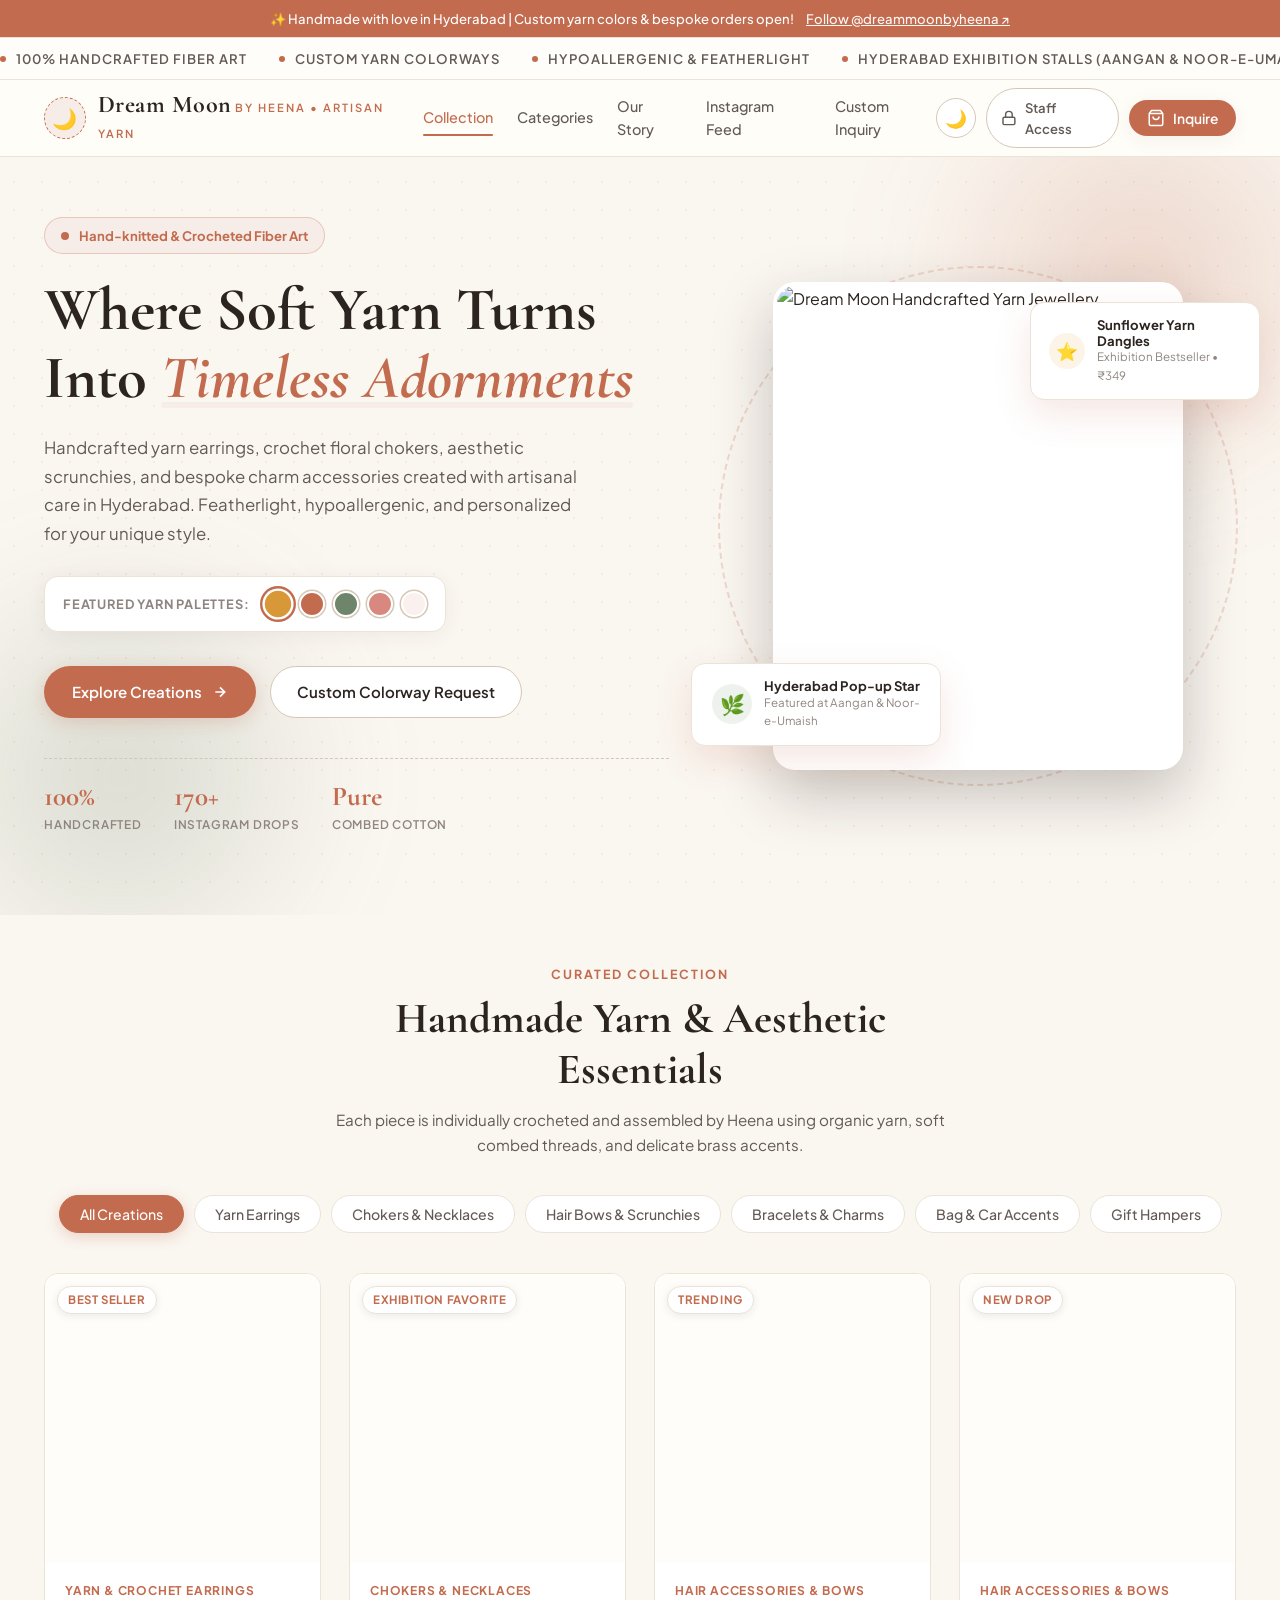
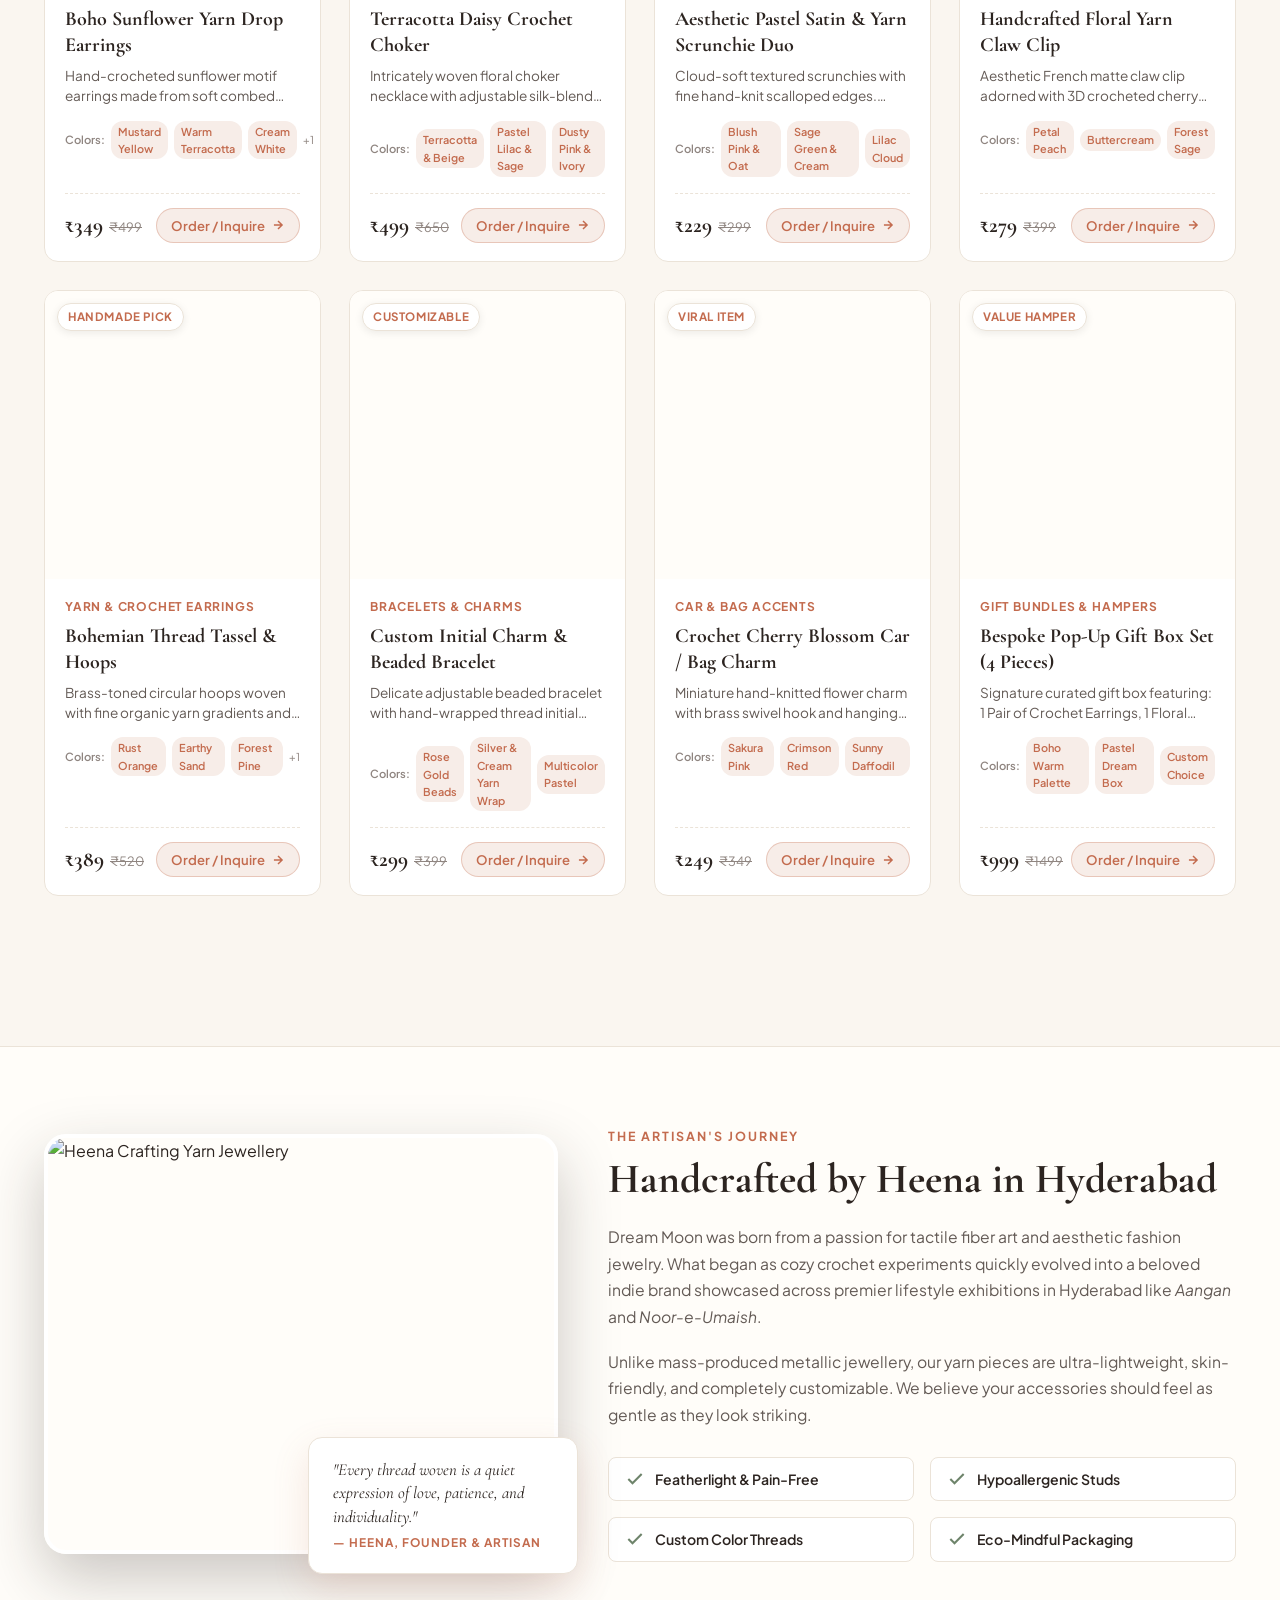
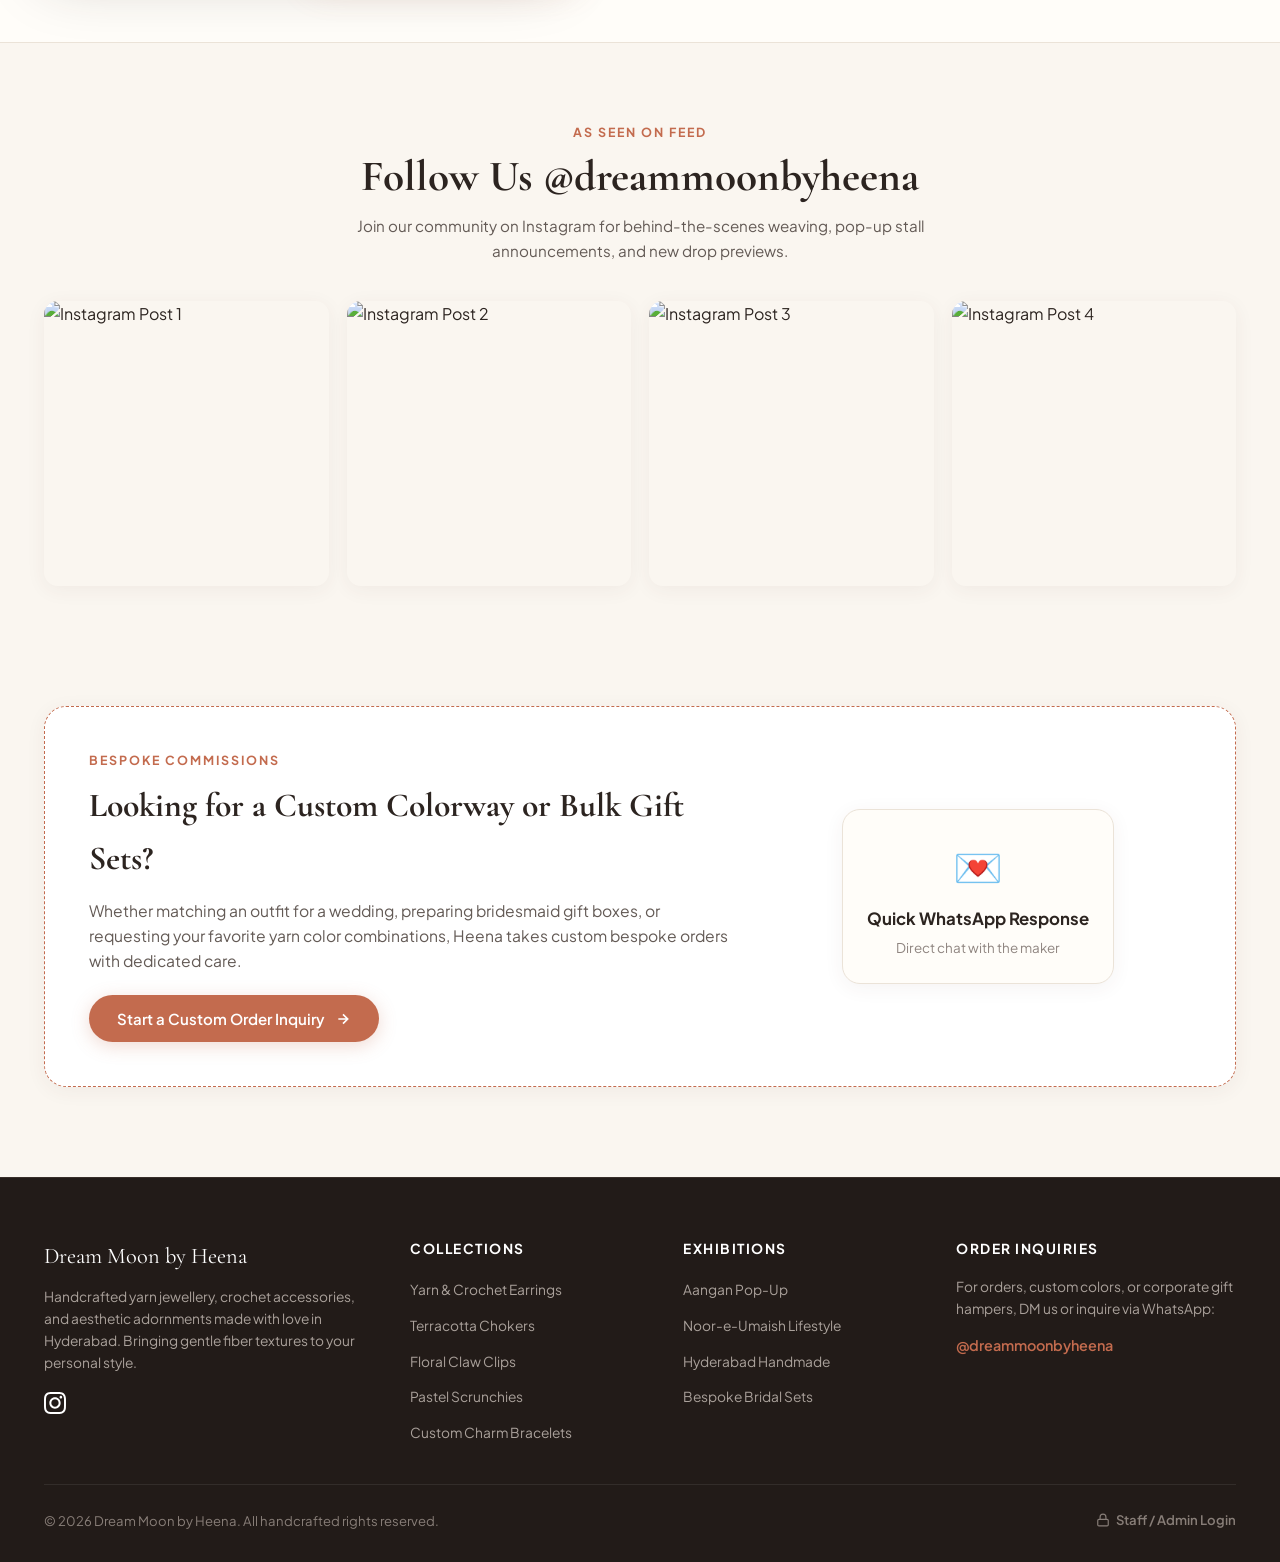
==== commit 071af9bd: "Add dark and light theme, animated hero layout, and mobile responsiveness" ====
--- a/index.html
+++ b/index.html
@@ -1,5 +1,5 @@
 <!DOCTYPE html>
-<html lang="en">
+<html lang="en" data-theme="light">
 <head>
   <meta charset="UTF-8">
   <meta name="viewport" content="width=device-width, initial-scale=1.0">
@@ -18,6 +18,25 @@
     <a href="https://www.instagram.com/dreammoonbyheena" target="_blank" rel="noopener">Follow @dreammoonbyheena ↗</a>
   </aside>
 
+  <!-- Marquee Ticker -->
+  <div class="marquee-bar" aria-hidden="true">
+    <div class="marquee-content">
+      <div class="marquee-item"><span class="marquee-dot"></span> 100% Handcrafted Fiber Art</div>
+      <div class="marquee-item"><span class="marquee-dot"></span> Custom Yarn Colorways</div>
+      <div class="marquee-item"><span class="marquee-dot"></span> Hypoallergenic & Featherlight</div>
+      <div class="marquee-item"><span class="marquee-dot"></span> Hyderabad Exhibition Stalls (Aangan & Noor-e-Umaish)</div>
+      <div class="marquee-item"><span class="marquee-dot"></span> Pure Combed Cotton Threads</div>
+      <div class="marquee-item"><span class="marquee-dot"></span> Pan-India Delivery</div>
+      <!-- duplicate for seamless loop -->
+      <div class="marquee-item"><span class="marquee-dot"></span> 100% Handcrafted Fiber Art</div>
+      <div class="marquee-item"><span class="marquee-dot"></span> Custom Yarn Colorways</div>
+      <div class="marquee-item"><span class="marquee-dot"></span> Hypoallergenic & Featherlight</div>
+      <div class="marquee-item"><span class="marquee-dot"></span> Hyderabad Exhibition Stalls (Aangan & Noor-e-Umaish)</div>
+      <div class="marquee-item"><span class="marquee-dot"></span> Pure Combed Cotton Threads</div>
+      <div class="marquee-item"><span class="marquee-dot"></span> Pan-India Delivery</div>
+    </div>
+  </div>
+
   <!-- Site Header -->
   <header class="site-header">
     <div class="container nav-wrapper">
@@ -31,7 +50,7 @@
         </div>
       </a>
 
-      <!-- Main Navigation -->
+      <!-- Desktop Navigation -->
       <nav class="main-nav" aria-label="Main Navigation">
         <a href="#collection" class="nav-link active">Collection</a>
         <a href="#categories" class="nav-link">Categories</a>
@@ -42,9 +61,15 @@
 
       <!-- Nav Actions -->
       <div class="nav-actions">
+        
+        <!-- Dark / Light Theme Toggle -->
+        <button class="theme-toggle-btn" id="themeToggleBtn" aria-label="Toggle Dark and Light Mode" title="Toggle Theme">
+          <span id="themeToggleIcon">🌙</span>
+        </button>
+
         <!-- Staff Admin Portal Trigger -->
         <a href="admin.html" class="staff-badge-btn" title="Staff Portal: Manage products & features">
-          <svg viewBox="0 0 24 24" fill="none" stroke="currentColor" stroke-width="2.2" stroke-linecap="round" stroke-linejoin="round">
+          <svg viewBox="0 0 24 24" width="16" height="16" fill="none" stroke="currentColor" stroke-width="2.2" stroke-linecap="round" stroke-linejoin="round">
             <rect x="3" y="11" width="18" height="11" rx="2" ry="2"></rect>
             <path d="M7 11V7a5 5 0 0 1 10 0v4"></path>
           </svg>
@@ -60,25 +85,99 @@
           </svg>
           <span>Inquire</span>
         </button>
+
+        <!-- Hamburger Toggle for Mobile -->
+        <button class="mobile-menu-toggle" id="mobileMenuToggle" aria-label="Open Mobile Menu">
+          <span></span>
+          <span></span>
+          <span></span>
+        </button>
+
       </div>
 
     </div>
   </header>
 
-  <!-- Hero Section -->
+  <!-- Mobile Slide-Out Drawer -->
+  <div class="mobile-nav-drawer" id="mobileNavDrawer">
+    <div class="mobile-drawer-content">
+      <div style="display:flex; justify-content:space-between; align-items:center;">
+        <div class="brand-logo">
+          <div class="logo-symbol" style="width:34px; height:34px; font-size:1rem;">🌙</div>
+          <span class="logo-title" style="font-size:1.25rem;">Dream Moon</span>
+        </div>
+        <button class="modal-close-btn" id="closeMobileDrawerBtn" style="position:static;">&times;</button>
+      </div>
+
+      <div class="mobile-drawer-links">
+        <a href="#collection" class="mobile-drawer-link" onclick="closeMobileDrawer()">
+          <span>Collection</span> <span>→</span>
+        </a>
+        <a href="#categories" class="mobile-drawer-link" onclick="closeMobileDrawer()">
+          <span>Categories</span> <span>→</span>
+        </a>
+        <a href="#story" class="mobile-drawer-link" onclick="closeMobileDrawer()">
+          <span>About Heena</span> <span>→</span>
+        </a>
+        <a href="#instagram" class="mobile-drawer-link" onclick="closeMobileDrawer()">
+          <span>Instagram Feed</span> <span>↗</span>
+        </a>
+        <a href="#custom-order" class="mobile-drawer-link" onclick="closeMobileDrawer()">
+          <span>Custom Orders</span> <span>→</span>
+        </a>
+      </div>
+
+      <div style="margin-top:auto; padding-top:24px; border-top:1px solid var(--border-subtle); display:flex; flex-direction:column; gap:12px;">
+        <button class="btn-secondary" onclick="toggleTheme()" style="justify-content:center; width:100%;">
+          <span id="drawerThemeLabel">Toggle Dark Mode</span>
+        </button>
+        <a href="admin.html" class="btn-primary" style="justify-content:center; text-decoration:none;">
+          <svg viewBox="0 0 24 24" width="16" height="16" fill="none" stroke="currentColor" stroke-width="2.2">
+            <rect x="3" y="11" width="18" height="11" rx="2" ry="2"></rect>
+            <path d="M7 11V7a5 5 0 0 1 10 0v4"></path>
+          </svg>
+          <span>Staff Login Portal</span>
+        </a>
+      </div>
+    </div>
+  </div>
+
+  <!-- Animated & Revamped Hero Section -->
   <section class="hero-section" id="hero">
+    
+    <!-- Ambient Blur Glows -->
+    <div class="hero-ambient-blob top-right" aria-hidden="true"></div>
+    <div class="hero-ambient-blob bottom-left" aria-hidden="true"></div>
+
     <div class="container hero-grid">
       
+      <!-- Left Content Column -->
       <div class="hero-content">
+        
         <div class="hero-eyebrow">
-          <span>🧵 Hand-knitted & Crocheted Fiber Art</span>
-        </div>
+          <span class="pulse-dot"></span>
+          <span>Hand-knitted & Crocheted Fiber Art</span>
+        </div>
+
         <h1 class="hero-title">
-          Where Soft Yarn Turns Into <span>Timeless Adornments</span>
+          Where Soft Yarn Turns Into <span class="italic-highlight">Timeless Adornments</span>
         </h1>
+
         <p class="hero-subtitle">
-          Handcrafted yarn earrings, crochet floral chokers, aesthetic scrunchies, and bespoke charm accessories created with artisanal care in Hyderabad. Lightweight, hypoallergenic, and crafted for your everyday style.
+          Handcrafted yarn earrings, crochet floral chokers, aesthetic scrunchies, and bespoke charm accessories created with artisanal care in Hyderabad. Featherlight, hypoallergenic, and personalized for your unique style.
         </p>
+
+        <!-- Interactive Yarn Colorway Previewer in Hero -->
+        <div class="hero-colorway-bar">
+          <span class="hero-colorway-label">Featured Yarn Palettes:</span>
+          <div class="hero-colorway-chips">
+            <button class="hero-palette-dot active" style="background:#D89838;" title="Mustard Yellow" onclick="changeHeroPreview(0, this)"></button>
+            <button class="hero-palette-dot" style="background:#C36B4E;" title="Warm Terracotta" onclick="changeHeroPreview(1, this)"></button>
+            <button class="hero-palette-dot" style="background:#6E846B;" title="Olive Sage" onclick="changeHeroPreview(2, this)"></button>
+            <button class="hero-palette-dot" style="background:#D98880;" title="Blush Rose" onclick="changeHeroPreview(3, this)"></button>
+            <button class="hero-palette-dot" style="background:#FAF0EE;" title="Ivory Cream" onclick="changeHeroPreview(4, this)"></button>
+          </div>
+        </div>
 
         <div class="hero-cta-group">
           <a href="#collection" class="btn-primary">
@@ -93,37 +192,55 @@
         <div class="hero-highlights">
           <div class="highlight-item">
             <span class="highlight-num">100%</span>
-            <span class="highlight-label">Handcrafted with Love</span>
+            <span class="highlight-label">Handcrafted</span>
           </div>
           <div class="highlight-item">
             <span class="highlight-num">170+</span>
-            <span class="highlight-label">Instagram Designs</span>
+            <span class="highlight-label">Instagram Drops</span>
           </div>
           <div class="highlight-item">
             <span class="highlight-num">Pure</span>
-            <span class="highlight-label">Combed Cotton Yarn</span>
-          </div>
-        </div>
-      </div>
-
-      <div class="hero-visual">
-        <div class="hero-image-card">
-          <img src="https://images.unsplash.com/photo-1630019852942-f89202989a59?auto=format&fit=crop&w=900&q=85" alt="Dream Moon Handcrafted Yarn Jewellery" />
-          <div class="hero-floating-badge">
-            <div class="badge-icon">🌿</div>
-            <div>
-              <div class="badge-title">Exhibition Special</div>
-              <div class="badge-subtitle">Hyderabad Pop-up Stalls</div>
-            </div>
-          </div>
-        </div>
+            <span class="highlight-label">Combed Cotton</span>
+          </div>
+        </div>
+      </div>
+
+      <!-- Right Visual Cluster (Animated Asymmetrical Cards) -->
+      <div class="hero-visual-cluster">
+        
+        <!-- Rotating thread orbit -->
+        <div class="hero-decorative-ring" aria-hidden="true"></div>
+
+        <!-- Floating Satellite Card 1: Top Right -->
+        <div class="floating-card-satellite">
+          <div class="satellite-icon">⭐</div>
+          <div>
+            <div class="satellite-title" id="heroSatTitle">Sunflower Yarn Dangles</div>
+            <div class="satellite-sub" id="heroSatSub">Exhibition Bestseller • ₹349</div>
+          </div>
+        </div>
+
+        <!-- Main Hero Card -->
+        <div class="hero-main-card" id="heroMainCard">
+          <img src="https://images.unsplash.com/photo-1630019852942-f89202989a59?auto=format&fit=crop&w=900&q=85" id="heroShowcaseImg" alt="Dream Moon Handcrafted Yarn Jewellery" />
+        </div>
+
+        <!-- Floating Satellite Card 2: Bottom Left -->
+        <div class="floating-card-badge">
+          <div class="floating-badge-icon">🌿</div>
+          <div>
+            <div class="satellite-title">Hyderabad Pop-up Star</div>
+            <div class="satellite-sub">Featured at Aangan & Noor-e-Umaish</div>
+          </div>
+        </div>
+
       </div>
 
     </div>
   </section>
 
   <!-- Category & Product Catalog Section -->
-  <section class="catalog-section" id="collection" style="padding: 40px 0 80px;">
+  <section class="catalog-section" id="collection">
     <div class="container">
       
       <div class="section-header" id="categories">
@@ -132,7 +249,7 @@
         <p class="section-desc">Each piece is individually crocheted and assembled by Heena using organic yarn, soft combed threads, and delicate brass accents.</p>
       </div>
 
-      <!-- Filter Tabs -->
+      <!-- Filter Tabs (Horizontal Swipe on Mobile) -->
       <div class="category-filter-wrap" id="categoryFilters">
         <button class="filter-btn active" data-category="all">All Creations</button>
         <button class="filter-btn" data-category="earrings">Yarn Earrings</button>
@@ -143,7 +260,7 @@
         <button class="filter-btn" data-category="gifts">Gift Hampers</button>
       </div>
 
-      <!-- Product Cards Grid -->
+      <!-- Product Cards Grid (Responsive 2-column on mobile) -->
       <div class="products-grid" id="productsGrid">
         <!-- Rendered dynamically via js/app.js -->
       </div>
@@ -261,9 +378,9 @@
           </button>
         </div>
         <div style="text-align: center;">
-          <div style="background:#FFF; border-radius:18px; padding:24px; box-shadow:var(--shadow-soft); display:inline-block;">
+          <div style="background:var(--bg-cream); border-radius:18px; padding:24px; box-shadow:var(--shadow-soft); display:inline-block; border:1px solid var(--border-subtle);">
             <div style="font-size:2.5rem; margin-bottom:8px;">💌</div>
-            <div style="font-weight:700; font-size:1.05rem;">Quick WhatsApp Response</div>
+            <div style="font-weight:700; font-size:1.05rem; color:var(--text-primary);">Quick WhatsApp Response</div>
             <div style="font-size:0.84rem; color:var(--text-muted); margin-top:4px;">Direct chat with the maker</div>
           </div>
         </div>
@@ -311,7 +428,7 @@
 
         <div>
           <div class="footer-heading">Order Inquiries</div>
-          <p style="font-size:0.86rem; color:#B5AAA3; margin-bottom:12px;">
+          <p style="font-size:0.86rem; color:#AAA19B; margin-bottom:12px;">
             For orders, custom colors, or corporate gift hampers, DM us or inquire via WhatsApp:
           </p>
           <a href="https://www.instagram.com/dreammoonbyheena" target="_blank" rel="noopener" style="color:var(--terracotta); font-weight:600; font-size:0.9rem;">@dreammoonbyheena</a>
@@ -332,6 +449,30 @@
 
     </div>
   </footer>
+
+  <!-- App-Like Mobile Bottom Navigation Bar -->
+  <nav class="mobile-bottom-bar" aria-label="Mobile Navigation">
+    <a href="#hero" class="bottom-bar-item active">
+      <svg viewBox="0 0 24 24" fill="none" stroke="currentColor" stroke-width="2.2"><path d="M3 9l9-7 9 7v11a2 2 0 0 1-2 2H5a2 2 0 0 1-2-2z"></path><polyline points="9 22 9 12 15 12 15 22"></polyline></svg>
+      <span>Home</span>
+    </a>
+    <a href="#collection" class="bottom-bar-item">
+      <svg viewBox="0 0 24 24" fill="none" stroke="currentColor" stroke-width="2.2"><circle cx="12" cy="12" r="10"></circle><path d="M12 2a14.5 14.5 0 0 0 0 20 14.5 14.5 0 0 0 0-20"></path><path d="M2 12h20"></path></svg>
+      <span>Shop</span>
+    </a>
+    <button class="bottom-bar-item" onclick="toggleTheme()">
+      <svg viewBox="0 0 24 24" fill="none" stroke="currentColor" stroke-width="2.2"><circle cx="12" cy="12" r="5"></circle><line x1="12" y1="1" x2="12" y2="3"></line><line x1="12" y1="21" x2="12" y2="23"></line><line x1="4.22" y1="4.22" x2="5.64" y2="5.64"></line><line x1="18.36" y1="18.36" x2="19.78" y2="19.78"></line><line x1="1" y1="12" x2="3" y2="12"></line><line x1="21" y1="12" x2="23" y2="12"></line><line x1="4.22" y1="19.78" x2="5.64" y2="18.36"></line><line x1="18.36" y1="5.64" x2="19.78" y2="4.22"></line></svg>
+      <span>Theme</span>
+    </button>
+    <button class="bottom-bar-item" onclick="openOrderModal('dm-001')">
+      <svg viewBox="0 0 24 24" fill="none" stroke="currentColor" stroke-width="2.2"><path d="M6 2L3 6v14a2 2 0 0 0 2 2h14a2 2 0 0 0 2-2V6l-3-4z"></path><line x1="3" y1="6" x2="21" y2="6"></line><path d="M16 10a4 4 0 0 1-8 0"></path></svg>
+      <span>Inquire</span>
+    </button>
+    <a href="admin.html" class="bottom-bar-item">
+      <svg viewBox="0 0 24 24" fill="none" stroke="currentColor" stroke-width="2.2"><rect x="3" y="11" width="18" height="11" rx="2" ry="2"></rect><path d="M7 11V7a5 5 0 0 1 10 0v4"></path></svg>
+      <span>Staff</span>
+    </a>
+  </nav>
 
   <!-- Customer Order Inquiry Modal -->
   <div class="modal-overlay" id="inquiryModal">
--- a/css/style.css
+++ b/css/style.css
@@ -1,17 +1,24 @@
 /* ==========================================================================
    Dream Moon by Heena - Boho-Craft Studio Stylesheet
+   Enhanced with Dark/Light Themes, Animated Hero & Mobile Responsiveness
    ========================================================================== */
 
 @import url('https://fonts.googleapis.com/css2?family=Cormorant+Garamond:ital,wght@0,400;0,600;0,700;1,400;1,600&family=Plus+Jakarta+Sans:wght@300;400;500;600;700&display=swap');
 
+/* --------------------------------------------------------------------------
+   Theme Variables (Light & Dark)
+   -------------------------------------------------------------------------- */
 :root {
-  /* Color Palette */
+  /* LIGHT THEME (Default) */
   --bg-sand: #FAF6F0;
   --bg-cream: #FFFDF9;
   --surface: #FFFFFF;
+  --surface-hover: #FCFAF7;
+  --surface-card: #FFFFFF;
   --terracotta: #C36B4E;
   --terracotta-dark: #A35338;
   --terracotta-light: #F7EDE8;
+  --terracotta-glow: rgba(195, 107, 78, 0.25);
   --sage: #6E846B;
   --sage-light: #EDF3EC;
   --mustard: #D89838;
@@ -25,24 +32,66 @@
   --border-subtle: #EBE3D8;
   --border-strong: #D5C7B5;
   
-  /* Typography */
+  --header-bg: rgba(255, 253, 249, 0.92);
+  --modal-bg: #FFFFFF;
+  --footer-bg: #221B18;
+  --footer-text: #DDD4CE;
+  --footer-border: #382F2A;
+  
+  --shadow-soft: 0 4px 20px rgba(78, 52, 46, 0.06);
+  --shadow-hover: 0 14px 36px rgba(195, 107, 78, 0.16);
+  --shadow-modal: 0 24px 60px rgba(44, 36, 32, 0.25);
+
   --font-serif: 'Cormorant Garamond', Georgia, serif;
   --font-sans: 'Plus Jakarta Sans', -apple-system, BlinkMacSystemFont, sans-serif;
   
-  /* Elevations & Radii */
   --radius-sm: 8px;
   --radius-md: 14px;
   --radius-lg: 22px;
   --radius-full: 9999px;
-  --shadow-soft: 0 4px 20px rgba(78, 52, 46, 0.06);
-  --shadow-hover: 0 12px 32px rgba(195, 107, 78, 0.14);
-  --shadow-modal: 0 24px 60px rgba(44, 36, 32, 0.22);
   
   --transition-fast: 0.2s ease;
   --transition-normal: 0.3s cubic-bezier(0.2, 0.8, 0.2, 1);
 }
 
-/* Base & Reset */
+/* DARK THEME */
+[data-theme="dark"] {
+  --bg-sand: #12100E;
+  --bg-cream: #181513;
+  --surface: #1E1A17;
+  --surface-hover: #26211D;
+  --surface-card: #1C1815;
+  --terracotta: #D97E62;
+  --terracotta-dark: #C36B4E;
+  --terracotta-light: rgba(217, 126, 98, 0.15);
+  --terracotta-glow: rgba(217, 126, 98, 0.35);
+  --sage: #8CA389;
+  --sage-light: rgba(140, 163, 137, 0.15);
+  --mustard: #E5AC4E;
+  --mustard-light: rgba(229, 172, 78, 0.15);
+  --rose: #E29A92;
+  --rose-light: rgba(226, 154, 146, 0.15);
+  
+  --text-primary: #F8F4EE;
+  --text-secondary: #BDB2AA;
+  --text-muted: #857A73;
+  --border-subtle: #2C2622;
+  --border-strong: #423832;
+  
+  --header-bg: rgba(20, 17, 15, 0.92);
+  --modal-bg: #1B1714;
+  --footer-bg: #0D0B0A;
+  --footer-text: #ABA19A;
+  --footer-border: #221D1A;
+  
+  --shadow-soft: 0 4px 24px rgba(0, 0, 0, 0.4);
+  --shadow-hover: 0 14px 40px rgba(0, 0, 0, 0.6);
+  --shadow-modal: 0 24px 60px rgba(0, 0, 0, 0.85);
+}
+
+/* --------------------------------------------------------------------------
+   Base & Reset
+   -------------------------------------------------------------------------- */
 *, *::before, *::after {
   box-sizing: border-box;
   margin: 0;
@@ -62,17 +111,18 @@
   -webkit-font-smoothing: antialiased;
   position: relative;
   overflow-x: hidden;
-}
-
-/* Subtle boho yarn textured background overlay */
+  transition: background-color var(--transition-normal), color var(--transition-normal);
+}
+
 body::before {
   content: '';
   position: fixed;
   inset: 0;
-  background-image: radial-gradient(rgba(195, 107, 78, 0.03) 1px, transparent 1px);
-  background-size: 24px 24px;
+  background-image: radial-gradient(var(--terracotta-glow) 1px, transparent 1px);
+  background-size: 28px 28px;
   pointer-events: none;
   z-index: -1;
+  opacity: 0.35;
 }
 
 a {
@@ -97,12 +147,65 @@
   padding: 0 24px;
 }
 
-/* Top Notification Banner */
+/* --------------------------------------------------------------------------
+   Animations
+   -------------------------------------------------------------------------- */
+@keyframes floatSlow {
+  0%, 100% {
+    transform: translateY(0px) rotate(0deg);
+  }
+  50% {
+    transform: translateY(-10px) rotate(1.5deg);
+  }
+}
+
+@keyframes floatReverse {
+  0%, 100% {
+    transform: translateY(0px) rotate(0deg);
+  }
+  50% {
+    transform: translateY(12px) rotate(-2deg);
+  }
+}
+
+@keyframes pulseGlow {
+  0%, 100% {
+    box-shadow: 0 0 0 0 var(--terracotta-glow);
+  }
+  50% {
+    box-shadow: 0 0 24px 6px var(--terracotta-glow);
+  }
+}
+
+@keyframes spinSlow {
+  from { transform: rotate(0deg); }
+  to { transform: rotate(360deg); }
+}
+
+@keyframes slideFadeUp {
+  from {
+    opacity: 0;
+    transform: translateY(24px);
+  }
+  to {
+    opacity: 1;
+    transform: translateY(0);
+  }
+}
+
+@keyframes marqueeScroll {
+  from { transform: translateX(0); }
+  to { transform: translateX(-50%); }
+}
+
+/* --------------------------------------------------------------------------
+   Top Announcement & Marquee Ticker
+   -------------------------------------------------------------------------- */
 .top-announcement {
   background: var(--terracotta);
   color: #FFF;
   padding: 8px 16px;
-  font-size: 0.84rem;
+  font-size: 0.82rem;
   font-weight: 500;
   display: flex;
   align-items: center;
@@ -121,14 +224,52 @@
   opacity: 1;
 }
 
-/* Header & Nav */
+/* Continuous Marquee Ticker */
+.marquee-bar {
+  background: var(--bg-cream);
+  border-top: 1px solid var(--border-subtle);
+  border-bottom: 1px solid var(--border-subtle);
+  overflow: hidden;
+  padding: 10px 0;
+  white-space: nowrap;
+  display: flex;
+  position: relative;
+}
+
+.marquee-content {
+  display: flex;
+  gap: 32px;
+  animation: marqueeScroll 28s linear infinite;
+}
+
+.marquee-item {
+  display: inline-flex;
+  align-items: center;
+  gap: 10px;
+  font-size: 0.82rem;
+  font-weight: 600;
+  color: var(--text-secondary);
+  text-transform: uppercase;
+  letter-spacing: 1px;
+}
+
+.marquee-dot {
+  width: 6px;
+  height: 6px;
+  border-radius: 50%;
+  background: var(--terracotta);
+}
+
+/* --------------------------------------------------------------------------
+   Site Header & Navigation
+   -------------------------------------------------------------------------- */
 .site-header {
   position: sticky;
   top: 0;
   z-index: 100;
-  background: rgba(255, 253, 249, 0.94);
-  backdrop-filter: blur(12px);
-  -webkit-backdrop-filter: blur(12px);
+  background: var(--header-bg);
+  backdrop-filter: blur(14px);
+  -webkit-backdrop-filter: blur(14px);
   border-bottom: 1px solid var(--border-subtle);
   transition: all var(--transition-normal);
 }
@@ -137,7 +278,7 @@
   display: flex;
   align-items: center;
   justify-content: space-between;
-  height: 80px;
+  height: 76px;
 }
 
 /* Brand Logo */
@@ -148,31 +289,26 @@
 }
 
 .logo-symbol {
-  width: 44px;
-  height: 44px;
+  width: 42px;
+  height: 42px;
   background: var(--terracotta-light);
-  border: 1px dashed var(--terracotta);
+  border: 1.5px dashed var(--terracotta);
   border-radius: var(--radius-full);
   display: flex;
   align-items: center;
   justify-content: center;
   color: var(--terracotta);
-  font-size: 1.3rem;
+  font-size: 1.25rem;
   transition: transform var(--transition-normal);
 }
 
 .brand-logo:hover .logo-symbol {
-  transform: rotate(18deg) scale(1.05);
-}
-
-.logo-text {
-  display: flex;
-  flex-direction: column;
+  transform: rotate(25deg) scale(1.08);
 }
 
 .logo-title {
   font-family: var(--font-serif);
-  font-size: 1.55rem;
+  font-size: 1.5rem;
   font-weight: 700;
   color: var(--text-primary);
   line-height: 1.1;
@@ -180,22 +316,22 @@
 }
 
 .logo-subtitle {
-  font-size: 0.72rem;
+  font-size: 0.7rem;
   text-transform: uppercase;
   letter-spacing: 2px;
   color: var(--terracotta);
   font-weight: 600;
 }
 
-/* Nav Links */
+/* Desktop Nav Links */
 .main-nav {
   display: flex;
   align-items: center;
-  gap: 28px;
+  gap: 24px;
 }
 
 .nav-link {
-  font-size: 0.92rem;
+  font-size: 0.9rem;
   font-weight: 500;
   color: var(--text-secondary);
   transition: color var(--transition-fast);
@@ -227,15 +363,37 @@
 .nav-actions {
   display: flex;
   align-items: center;
-  gap: 14px;
-}
-
-/* Staff Portal Trigger Icon */
+  gap: 10px;
+}
+
+/* Theme Toggle Button */
+.theme-toggle-btn {
+  background: var(--surface);
+  border: 1px solid var(--border-strong);
+  color: var(--text-primary);
+  width: 40px;
+  height: 40px;
+  border-radius: var(--radius-full);
+  display: flex;
+  align-items: center;
+  justify-content: center;
+  cursor: pointer;
+  transition: all var(--transition-fast);
+  font-size: 1.1rem;
+}
+
+.theme-toggle-btn:hover {
+  background: var(--terracotta-light);
+  border-color: var(--terracotta);
+  transform: scale(1.05);
+}
+
+/* Staff Access Button */
 .staff-badge-btn {
   display: inline-flex;
   align-items: center;
   gap: 8px;
-  background: var(--bg-sand);
+  background: var(--surface);
   border: 1px solid var(--border-strong);
   color: var(--text-secondary);
   padding: 8px 14px;
@@ -247,26 +405,20 @@
 }
 
 .staff-badge-btn:hover {
-  background: var(--terracotta-dark);
+  background: var(--terracotta);
   color: #FFF;
-  border-color: var(--terracotta-dark);
-  box-shadow: 0 4px 14px rgba(163, 83, 56, 0.25);
-}
-
-.staff-badge-btn svg {
-  width: 15px;
-  height: 15px;
-}
-
-/* Cart / Inquiry Pill */
+  border-color: var(--terracotta);
+  box-shadow: 0 4px 14px var(--terracotta-glow);
+}
+
+/* Inquiry Bag Button */
 .inquiry-bag-btn {
-  position: relative;
   background: var(--terracotta);
   color: #FFF;
   border: none;
   border-radius: var(--radius-full);
-  padding: 8px 18px;
-  font-size: 0.88rem;
+  padding: 9px 18px;
+  font-size: 0.86rem;
   font-weight: 600;
   display: inline-flex;
   align-items: center;
@@ -278,108 +430,289 @@
 
 .inquiry-bag-btn:hover {
   background: var(--terracotta-dark);
-  transform: translateY(-1px);
+  transform: translateY(-2px);
   box-shadow: var(--shadow-hover);
 }
 
-.bag-count {
-  background: #FFF;
+/* Hamburger Toggle for Mobile */
+.mobile-menu-toggle {
+  display: none;
+  background: transparent;
+  border: 1px solid var(--border-strong);
+  width: 40px;
+  height: 40px;
+  border-radius: var(--radius-sm);
+  color: var(--text-primary);
+  flex-direction: column;
+  align-items: center;
+  justify-content: center;
+  gap: 5px;
+  cursor: pointer;
+  padding: 0;
+}
+
+.mobile-menu-toggle span {
+  width: 20px;
+  height: 2px;
+  background: var(--text-primary);
+  transition: all var(--transition-fast);
+  border-radius: 2px;
+}
+
+.mobile-menu-toggle.active span:nth-child(1) {
+  transform: translateY(7px) rotate(45deg);
+}
+
+.mobile-menu-toggle.active span:nth-child(2) {
+  opacity: 0;
+}
+
+.mobile-menu-toggle.active span:nth-child(3) {
+  transform: translateY(-7px) rotate(-45deg);
+}
+
+/* Mobile Slide-Out Drawer */
+.mobile-nav-drawer {
+  position: fixed;
+  inset: 0;
+  background: rgba(18, 16, 14, 0.7);
+  backdrop-filter: blur(8px);
+  z-index: 998;
+  opacity: 0;
+  pointer-events: none;
+  transition: opacity var(--transition-normal);
+}
+
+.mobile-nav-drawer.active {
+  opacity: 1;
+  pointer-events: auto;
+}
+
+.mobile-drawer-content {
+  position: absolute;
+  top: 0;
+  right: 0;
+  width: 82%;
+  max-width: 320px;
+  height: 100%;
+  background: var(--surface);
+  box-shadow: var(--shadow-modal);
+  padding: 28px 24px;
+  display: flex;
+  flex-direction: column;
+  transform: translateX(100%);
+  transition: transform var(--transition-normal);
+  border-left: 1px solid var(--border-subtle);
+}
+
+.mobile-nav-drawer.active .mobile-drawer-content {
+  transform: translateX(0);
+}
+
+.mobile-drawer-links {
+  display: flex;
+  flex-direction: column;
+  gap: 18px;
+  margin-top: 30px;
+}
+
+.mobile-drawer-link {
+  font-size: 1.1rem;
+  font-weight: 600;
+  color: var(--text-primary);
+  display: flex;
+  align-items: center;
+  justify-content: space-between;
+}
+
+.mobile-drawer-link:hover {
   color: var(--terracotta);
-  font-size: 0.74rem;
-  font-weight: 700;
-  width: 20px;
-  height: 20px;
+}
+
+/* --------------------------------------------------------------------------
+   Revamped & Animated Hero Section
+   -------------------------------------------------------------------------- */
+.hero-section {
+  padding: 60px 0 80px;
+  position: relative;
+  overflow: hidden;
+}
+
+/* Ambient glow blobs */
+.hero-ambient-blob {
+  position: absolute;
+  width: 480px;
+  height: 480px;
   border-radius: 50%;
-  display: flex;
-  align-items: center;
-  justify-content: center;
-}
-
-/* Hero Section */
-.hero-section {
-  padding: 60px 0 70px;
-  position: relative;
+  background: radial-gradient(circle, var(--terracotta-glow) 0%, transparent 70%);
+  filter: blur(50px);
+  pointer-events: none;
+  z-index: 0;
+}
+
+.hero-ambient-blob.top-right {
+  top: -120px;
+  right: -100px;
+  animation: floatSlow 8s ease-in-out infinite;
+}
+
+.hero-ambient-blob.bottom-left {
+  bottom: -100px;
+  left: -120px;
+  background: radial-gradient(circle, rgba(110, 132, 107, 0.25) 0%, transparent 70%);
+  animation: floatReverse 10s ease-in-out infinite;
 }
 
 .hero-grid {
   display: grid;
-  grid-template-columns: 1.15fr 0.85fr;
-  align-items: center;
-  gap: 48px;
+  grid-template-columns: 1.15fr 0.95fr;
+  align-items: center;
+  gap: 50px;
+  position: relative;
+  z-index: 1;
+}
+
+.hero-content {
+  animation: slideFadeUp 0.8s cubic-bezier(0.16, 1, 0.3, 1) forwards;
 }
 
 .hero-eyebrow {
   display: inline-flex;
   align-items: center;
-  gap: 8px;
+  gap: 10px;
   background: var(--terracotta-light);
   color: var(--terracotta);
-  padding: 6px 14px;
+  padding: 7px 16px;
   border-radius: var(--radius-full);
-  font-size: 0.84rem;
-  font-weight: 600;
-  margin-bottom: 20px;
-  border: 1px solid rgba(195, 107, 78, 0.2);
+  font-size: 0.82rem;
+  font-weight: 700;
+  margin-bottom: 22px;
+  border: 1px solid rgba(195, 107, 78, 0.3);
+}
+
+.pulse-dot {
+  width: 8px;
+  height: 8px;
+  border-radius: 50%;
+  background: var(--terracotta);
+  animation: pulseGlow 2s infinite;
 }
 
 .hero-title {
   font-family: var(--font-serif);
-  font-size: 3.4rem;
+  font-size: clamp(2.4rem, 5vw, 3.8rem);
   line-height: 1.12;
   font-weight: 700;
   color: var(--text-primary);
-  margin-bottom: 20px;
-}
-
-.hero-title span {
+  margin-bottom: 22px;
+}
+
+.hero-title span.italic-highlight {
   font-style: italic;
   color: var(--terracotta);
   position: relative;
+  display: inline-block;
+}
+
+.hero-title span.italic-highlight::after {
+  content: '';
+  position: absolute;
+  left: 0;
+  bottom: 4px;
+  width: 100%;
+  height: 6px;
+  background: var(--terracotta-light);
+  border-radius: 3px;
+  z-index: -1;
 }
 
 .hero-subtitle {
-  font-size: 1.08rem;
+  font-size: 1.05rem;
   color: var(--text-secondary);
-  margin-bottom: 32px;
+  margin-bottom: 28px;
   max-width: 540px;
-}
-
+  line-height: 1.7;
+}
+
+/* Interactive Colorway Selector in Hero */
+.hero-colorway-bar {
+  background: var(--surface);
+  border: 1px solid var(--border-subtle);
+  border-radius: var(--radius-md);
+  padding: 14px 18px;
+  margin-bottom: 34px;
+  display: inline-flex;
+  align-items: center;
+  gap: 16px;
+  box-shadow: var(--shadow-soft);
+}
+
+.hero-colorway-label {
+  font-size: 0.8rem;
+  font-weight: 700;
+  text-transform: uppercase;
+  letter-spacing: 0.8px;
+  color: var(--text-muted);
+}
+
+.hero-colorway-chips {
+  display: flex;
+  align-items: center;
+  gap: 8px;
+}
+
+.hero-palette-dot {
+  width: 26px;
+  height: 26px;
+  border-radius: 50%;
+  border: 2px solid var(--surface);
+  box-shadow: 0 0 0 1.5px var(--border-strong);
+  cursor: pointer;
+  transition: transform var(--transition-fast), box-shadow var(--transition-fast);
+}
+
+.hero-palette-dot:hover, .hero-palette-dot.active {
+  transform: scale(1.2);
+  box-shadow: 0 0 0 2px var(--terracotta);
+}
+
+/* Buttons */
 .hero-cta-group {
   display: flex;
   flex-wrap: wrap;
-  gap: 16px;
+  gap: 14px;
   margin-bottom: 40px;
 }
 
 .btn-primary {
   background: var(--terracotta);
   color: #FFF;
-  padding: 13px 28px;
+  padding: 14px 28px;
   border-radius: var(--radius-full);
   font-weight: 600;
-  font-size: 0.95rem;
+  font-size: 0.94rem;
   display: inline-flex;
   align-items: center;
   gap: 10px;
   border: none;
   cursor: pointer;
   transition: all var(--transition-normal);
-  box-shadow: 0 4px 18px rgba(195, 107, 78, 0.25);
+  box-shadow: 0 4px 18px var(--terracotta-glow);
 }
 
 .btn-primary:hover {
   background: var(--terracotta-dark);
   transform: translateY(-2px);
-  box-shadow: 0 8px 24px rgba(195, 107, 78, 0.35);
+  box-shadow: 0 8px 24px var(--terracotta-glow);
 }
 
 .btn-secondary {
-  background: transparent;
+  background: var(--surface);
   color: var(--text-primary);
-  padding: 12px 26px;
+  padding: 13px 26px;
   border-radius: var(--radius-full);
   font-weight: 600;
-  font-size: 0.95rem;
+  font-size: 0.94rem;
   display: inline-flex;
   align-items: center;
   gap: 10px;
@@ -389,11 +722,11 @@
 }
 
 .btn-secondary:hover {
-  background: #FFF;
   border-color: var(--terracotta);
   color: var(--terracotta);
 }
 
+/* Hero Stats Ticker */
 .hero-highlights {
   display: flex;
   gap: 32px;
@@ -408,52 +741,118 @@
 
 .highlight-num {
   font-family: var(--font-serif);
-  font-size: 1.6rem;
+  font-size: 1.7rem;
   font-weight: 700;
   color: var(--terracotta);
   line-height: 1;
 }
 
 .highlight-label {
-  font-size: 0.78rem;
+  font-size: 0.74rem;
   color: var(--text-muted);
   text-transform: uppercase;
-  letter-spacing: 0.5px;
+  letter-spacing: 0.8px;
   font-weight: 600;
-  margin-top: 4px;
-}
-
-/* Hero Collage / Showcase */
-.hero-visual {
+  margin-top: 5px;
+}
+
+/* --------------------------------------------------------------------------
+   Hero Visual Cluster (Asymmetrical & Animated)
+   -------------------------------------------------------------------------- */
+.hero-visual-cluster {
   position: relative;
-}
-
-.hero-image-card {
+  display: flex;
+  justify-content: center;
+  align-items: center;
+}
+
+/* Rotating decorative thread ring */
+.hero-decorative-ring {
+  position: absolute;
+  width: 520px;
+  height: 520px;
+  border: 2px dashed rgba(195, 107, 78, 0.22);
+  border-radius: 50%;
+  animation: spinSlow 36s linear infinite;
+  pointer-events: none;
+  z-index: 0;
+}
+
+/* Main animated hero card */
+.hero-main-card {
   position: relative;
+  width: 100%;
+  max-width: 410px;
   border-radius: var(--radius-lg);
   overflow: hidden;
   box-shadow: var(--shadow-modal);
-  background: #FFF;
-  border: 4px solid #FFF;
-}
-
-.hero-image-card img {
+  background: var(--surface);
+  border: 4px solid var(--surface);
+  animation: floatSlow 7s ease-in-out infinite;
+  z-index: 1;
+  transition: transform 0.4s ease;
+}
+
+.hero-main-card img {
   width: 100%;
   height: 480px;
   object-fit: cover;
   transition: transform 0.6s ease;
 }
 
-.hero-image-card:hover img {
-  transform: scale(1.03);
-}
-
-.hero-floating-badge {
+.hero-main-card:hover img {
+  transform: scale(1.05);
+}
+
+/* Floating Satellite Card 1: Top Right */
+.floating-card-satellite {
+  position: absolute;
+  top: 20px;
+  right: -24px;
+  background: var(--surface);
+  padding: 14px 18px;
+  border-radius: var(--radius-md);
+  box-shadow: var(--shadow-hover);
+  border: 1px solid var(--border-subtle);
+  display: flex;
+  align-items: center;
+  gap: 12px;
+  animation: floatReverse 6s ease-in-out infinite;
+  z-index: 2;
+  max-width: 230px;
+}
+
+.satellite-icon {
+  width: 36px;
+  height: 36px;
+  border-radius: 50%;
+  background: var(--mustard-light);
+  color: var(--mustard);
+  display: flex;
+  align-items: center;
+  justify-content: center;
+  font-size: 1.1rem;
+  flex-shrink: 0;
+}
+
+.satellite-title {
+  font-size: 0.82rem;
+  font-weight: 700;
+  color: var(--text-primary);
+  line-height: 1.2;
+}
+
+.satellite-sub {
+  font-size: 0.72rem;
+  color: var(--text-muted);
+}
+
+/* Floating Satellite Card 2: Bottom Left */
+.floating-card-badge {
   position: absolute;
   bottom: 24px;
-  left: -20px;
-  background: rgba(255, 255, 255, 0.95);
-  backdrop-filter: blur(8px);
+  left: -28px;
+  background: var(--surface);
   padding: 14px 20px;
   border-radius: var(--radius-md);
   box-shadow: var(--shadow-hover);
@@ -461,39 +860,35 @@
   display: flex;
   align-items: center;
   gap: 12px;
+  animation: floatSlow 8s ease-in-out infinite;
+  z-index: 2;
   max-width: 250px;
 }
 
-.badge-icon {
-  width: 38px;
-  height: 38px;
+.floating-badge-icon {
+  width: 40px;
+  height: 40px;
   border-radius: 50%;
   background: var(--sage-light);
   color: var(--sage);
   display: flex;
   align-items: center;
   justify-content: center;
-  font-size: 1.2rem;
+  font-size: 1.25rem;
   flex-shrink: 0;
 }
 
-.badge-title {
-  font-size: 0.86rem;
-  font-weight: 700;
-  color: var(--text-primary);
-  line-height: 1.2;
-}
-
-.badge-subtitle {
-  font-size: 0.74rem;
-  color: var(--text-muted);
-}
-
-/* Section Header */
+/* --------------------------------------------------------------------------
+   Product Catalog & Categories
+   -------------------------------------------------------------------------- */
+.catalog-section {
+  padding: 50px 0 90px;
+}
+
 .section-header {
   text-align: center;
   max-width: 650px;
-  margin: 0 auto 44px;
+  margin: 0 auto 38px;
 }
 
 .section-eyebrow {
@@ -508,7 +903,7 @@
 
 .section-title {
   font-family: var(--font-serif);
-  font-size: 2.5rem;
+  font-size: clamp(2rem, 3.5vw, 2.7rem);
   font-weight: 700;
   color: var(--text-primary);
   line-height: 1.2;
@@ -516,7 +911,7 @@
 }
 
 .section-desc {
-  font-size: 0.96rem;
+  font-size: 0.95rem;
   color: var(--text-secondary);
 }
 
@@ -530,7 +925,7 @@
 }
 
 .filter-btn {
-  background: #FFF;
+  background: var(--surface);
   border: 1px solid var(--border-subtle);
   padding: 9px 20px;
   border-radius: var(--radius-full);
@@ -550,19 +945,18 @@
   background: var(--terracotta);
   border-color: var(--terracotta);
   color: #FFF;
-  box-shadow: 0 4px 14px rgba(195, 107, 78, 0.25);
-}
-
-/* Catalog Grid */
+  box-shadow: 0 4px 14px var(--terracotta-glow);
+}
+
+/* Product Cards Grid */
 .products-grid {
   display: grid;
   grid-template-columns: repeat(auto-fill, minmax(270px, 1fr));
   gap: 28px;
 }
 
-/* Product Card */
 .product-card {
-  background: var(--surface);
+  background: var(--surface-card);
   border-radius: var(--radius-md);
   border: 1px solid var(--border-subtle);
   overflow: hidden;
@@ -573,7 +967,7 @@
 }
 
 .product-card:hover {
-  transform: translateY(-5px);
+  transform: translateY(-6px);
   box-shadow: var(--shadow-hover);
   border-color: var(--border-strong);
 }
@@ -581,9 +975,9 @@
 .card-media {
   position: relative;
   width: 100%;
-  padding-top: 105%; /* Aspect Ratio */
+  padding-top: 105%;
   overflow: hidden;
-  background: #F4EFEB;
+  background: var(--bg-cream);
 }
 
 .card-media img {
@@ -603,8 +997,7 @@
   position: absolute;
   top: 12px;
   left: 12px;
-  background: rgba(255, 255, 255, 0.94);
-  backdrop-filter: blur(4px);
+  background: var(--surface);
   color: var(--terracotta);
   font-size: 0.72rem;
   font-weight: 700;
@@ -612,24 +1005,23 @@
   letter-spacing: 0.6px;
   padding: 4px 10px;
   border-radius: var(--radius-full);
-  border: 1px solid rgba(195, 107, 78, 0.25);
-  box-shadow: 0 2px 8px rgba(0, 0, 0, 0.05);
+  border: 1px solid var(--border-subtle);
+  box-shadow: 0 2px 8px rgba(0, 0, 0, 0.08);
 }
 
 .card-insta-link {
   position: absolute;
   top: 12px;
   right: 12px;
-  background: rgba(255, 255, 255, 0.94);
-  backdrop-filter: blur(4px);
-  color: #C13584; /* Insta brand color */
+  background: var(--surface);
+  color: #C13584;
   width: 32px;
   height: 32px;
   border-radius: 50%;
   display: flex;
   align-items: center;
   justify-content: center;
-  box-shadow: 0 2px 8px rgba(0,0,0,0.06);
+  box-shadow: 0 2px 8px rgba(0,0,0,0.08);
   opacity: 0;
   transform: scale(0.8);
   transition: all var(--transition-fast);
@@ -648,11 +1040,11 @@
 }
 
 .card-category {
-  font-size: 0.76rem;
+  font-size: 0.75rem;
   color: var(--terracotta);
   text-transform: uppercase;
   letter-spacing: 0.8px;
-  font-weight: 600;
+  font-weight: 700;
   margin-bottom: 6px;
 }
 
@@ -685,14 +1077,6 @@
   color: var(--text-muted);
 }
 
-.swatch-dot {
-  width: 14px;
-  height: 14px;
-  border-radius: 50%;
-  border: 1.5px solid #FFF;
-  box-shadow: 0 0 0 1px var(--border-strong);
-}
-
 .card-footer {
   margin-top: auto;
   display: flex;
@@ -716,7 +1100,7 @@
 }
 
 .card-original-price {
-  font-size: 0.82rem;
+  font-size: 0.8rem;
   text-decoration: line-through;
   color: var(--text-muted);
 }
@@ -741,13 +1125,15 @@
   color: #FFF;
 }
 
-/* Maker / Artisan Story Section */
+/* --------------------------------------------------------------------------
+   Story & Instagram Showcase
+   -------------------------------------------------------------------------- */
 .story-section {
   padding: 80px 0;
   background: var(--bg-cream);
   border-top: 1px solid var(--border-subtle);
   border-bottom: 1px solid var(--border-subtle);
-  margin-top: 80px;
+  margin-top: 60px;
 }
 
 .story-grid {
@@ -767,12 +1153,12 @@
   height: 420px;
   object-fit: cover;
   box-shadow: var(--shadow-modal);
-  border: 4px solid #FFF;
+  border: 4px solid var(--surface);
 }
 
 .story-quote-card {
   position: absolute;
-  bottom: -24px;
+  bottom: -20px;
   right: -20px;
   background: var(--surface);
   padding: 20px 24px;
@@ -801,7 +1187,7 @@
 
 .story-content h2 {
   font-family: var(--font-serif);
-  font-size: 2.6rem;
+  font-size: clamp(2rem, 3.5vw, 2.6rem);
   font-weight: 700;
   line-height: 1.18;
   margin-bottom: 20px;
@@ -809,7 +1195,7 @@
 
 .story-content p {
   color: var(--text-secondary);
-  font-size: 1rem;
+  font-size: 0.98rem;
   margin-bottom: 18px;
   line-height: 1.7;
 }
@@ -825,7 +1211,7 @@
   display: flex;
   align-items: center;
   gap: 10px;
-  background: var(--bg-sand);
+  background: var(--surface);
   padding: 10px 16px;
   border-radius: var(--radius-sm);
   border: 1px solid var(--border-subtle);
@@ -839,7 +1225,7 @@
   flex-shrink: 0;
 }
 
-/* Instagram Feed Showcase */
+/* Instagram Grid */
 .insta-showcase-section {
   padding: 80px 0;
 }
@@ -857,7 +1243,6 @@
   overflow: hidden;
   aspect-ratio: 1 / 1;
   box-shadow: var(--shadow-soft);
-  group: pointer;
 }
 
 .insta-post-card img {
@@ -870,7 +1255,7 @@
 .insta-overlay {
   position: absolute;
   inset: 0;
-  background: rgba(44, 36, 32, 0.65);
+  background: rgba(20, 16, 14, 0.7);
   display: flex;
   flex-direction: column;
   align-items: center;
@@ -902,72 +1287,74 @@
   font-weight: 600;
 }
 
-/* Custom Order / Inquiry Section */
+/* Custom Order Banner */
 .inquiry-banner-section {
-  padding: 60px 0 90px;
+  padding: 40px 0 90px;
 }
 
 .inquiry-banner-card {
-  background: linear-gradient(135deg, #FFFDF9 0%, #FAF0EB 100%);
+  background: var(--surface);
   border: 1.5px dashed var(--terracotta);
   border-radius: var(--radius-lg);
-  padding: 50px;
+  padding: 44px;
   display: grid;
   grid-template-columns: 1.2fr 0.8fr;
   align-items: center;
-  gap: 40px;
+  gap: 36px;
   box-shadow: var(--shadow-soft);
 }
 
 .inquiry-banner-card h3 {
   font-family: var(--font-serif);
-  font-size: 2.2rem;
-  font-weight: 700;
-  margin-bottom: 14px;
+  font-size: 2.1rem;
+  font-weight: 700;
+  margin-bottom: 12px;
 }
 
 .inquiry-banner-card p {
   color: var(--text-secondary);
-  font-size: 1rem;
-  margin-bottom: 24px;
-}
-
-/* Footer */
+  font-size: 0.98rem;
+  margin-bottom: 22px;
+}
+
+/* --------------------------------------------------------------------------
+   Footer
+   -------------------------------------------------------------------------- */
 .site-footer {
-  background: #251E1B;
-  color: #DDD4CE;
-  padding: 60px 0 24px;
-  border-top: 1px solid #382F2A;
+  background: var(--footer-bg);
+  color: var(--footer-text);
+  padding: 60px 0 30px;
+  border-top: 1px solid var(--footer-border);
 }
 
 .footer-grid {
   display: grid;
-  grid-template-columns: 1.5fr 1fr 1fr 1.2fr;
+  grid-template-columns: 1.4fr 1fr 1fr 1.2fr;
   gap: 40px;
-  margin-bottom: 50px;
+  margin-bottom: 40px;
 }
 
 .footer-title {
   font-family: var(--font-serif);
   font-size: 1.4rem;
   color: #FFF;
-  margin-bottom: 14px;
+  margin-bottom: 12px;
 }
 
 .footer-desc {
-  font-size: 0.88rem;
+  font-size: 0.86rem;
   line-height: 1.6;
-  color: #B5AAA3;
-  margin-bottom: 20px;
+  color: #AAA19B;
+  margin-bottom: 18px;
 }
 
 .footer-heading {
-  font-size: 0.88rem;
+  font-size: 0.86rem;
   text-transform: uppercase;
   letter-spacing: 1.5px;
   color: #FFF;
   font-weight: 700;
-  margin-bottom: 18px;
+  margin-bottom: 16px;
 }
 
 .footer-links {
@@ -978,8 +1365,8 @@
 }
 
 .footer-links a {
-  font-size: 0.88rem;
-  color: #B5AAA3;
+  font-size: 0.86rem;
+  color: #AAA19B;
   transition: color var(--transition-fast);
 }
 
@@ -994,14 +1381,14 @@
   justify-content: space-between;
   align-items: center;
   font-size: 0.82rem;
-  color: #8F8580;
+  color: #887E78;
 }
 
 .footer-staff-link {
   display: inline-flex;
   align-items: center;
   gap: 6px;
-  color: #8F8580;
+  color: #887E78;
   font-weight: 600;
   transition: color var(--transition-fast);
 }
@@ -1010,15 +1397,15 @@
   color: var(--terracotta);
 }
 
-/* ==========================================================================
-   Modals (Inquiry Modal & Quick View)
-   ========================================================================== */
+/* --------------------------------------------------------------------------
+   Modals & Toast
+   -------------------------------------------------------------------------- */
 .modal-overlay {
   position: fixed;
   inset: 0;
-  background: rgba(37, 30, 27, 0.65);
-  backdrop-filter: blur(6px);
-  -webkit-backdrop-filter: blur(6px);
+  background: rgba(18, 15, 14, 0.7);
+  backdrop-filter: blur(8px);
+  -webkit-backdrop-filter: blur(8px);
   z-index: 999;
   display: flex;
   align-items: center;
@@ -1035,11 +1422,11 @@
 }
 
 .modal-window {
-  background: var(--surface);
+  background: var(--modal-bg);
   border-radius: var(--radius-lg);
   box-shadow: var(--shadow-modal);
   width: 100%;
-  max-width: 640px;
+  max-width: 620px;
   max-height: 90vh;
   overflow-y: auto;
   position: relative;
@@ -1124,7 +1511,7 @@
 .form-input:focus, .form-select:focus, .form-textarea:focus {
   outline: none;
   border-color: var(--terracotta);
-  box-shadow: 0 0 0 3px rgba(195, 107, 78, 0.15);
+  box-shadow: 0 0 0 3px var(--terracotta-glow);
 }
 
 .form-textarea {
@@ -1142,7 +1529,7 @@
   display: flex;
   align-items: center;
   gap: 14px;
-  background: var(--bg-sand);
+  background: var(--surface);
   padding: 12px 16px;
   border-radius: var(--radius-sm);
   border: 1px dashed var(--border-strong);
@@ -1159,6 +1546,7 @@
 .selected-item-info h4 {
   font-size: 0.94rem;
   font-weight: 600;
+  color: var(--text-primary);
 }
 
 .selected-item-info span {
@@ -1178,7 +1566,8 @@
   padding: 6px 12px;
   border-radius: var(--radius-full);
   border: 1px solid var(--border-strong);
-  background: #FFF;
+  background: var(--surface);
+  color: var(--text-primary);
   font-size: 0.8rem;
   cursor: pointer;
   transition: all var(--transition-fast);
@@ -1215,7 +1604,7 @@
 
 .btn-whatsapp:hover {
   background: #1EBE5B;
-  box-shadow: 0 4px 14px rgba(37, 211, 102, 0.3);
+  box-shadow: 0 4px 14px rgba(37, 211, 102, 0.35);
 }
 
 .btn-inquiry-submit {
@@ -1239,10 +1628,9 @@
   background: var(--terracotta-dark);
 }
 
-/* Toast Notification */
 .toast-notice {
   position: fixed;
-  bottom: 24px;
+  bottom: 84px; /* above mobile bar */
   right: 24px;
   background: #2C2420;
   color: #FFF;
@@ -1265,49 +1653,239 @@
   opacity: 1;
 }
 
-/* Mobile Responsiveness */
+/* --------------------------------------------------------------------------
+   Mobile App-Like Bottom Navigation Bar
+   -------------------------------------------------------------------------- */
+.mobile-bottom-bar {
+  display: none;
+  position: fixed;
+  bottom: 0;
+  left: 0;
+  right: 0;
+  height: 64px;
+  background: var(--header-bg);
+  backdrop-filter: blur(16px);
+  -webkit-backdrop-filter: blur(16px);
+  border-top: 1px solid var(--border-subtle);
+  z-index: 997;
+  justify-content: space-around;
+  align-items: center;
+  padding: 0 10px;
+}
+
+.bottom-bar-item {
+  display: flex;
+  flex-direction: column;
+  align-items: center;
+  gap: 3px;
+  color: var(--text-secondary);
+  font-size: 0.68rem;
+  font-weight: 600;
+  padding: 6px 12px;
+  border-radius: var(--radius-sm);
+  transition: color var(--transition-fast);
+  background: transparent;
+  border: none;
+  cursor: pointer;
+}
+
+.bottom-bar-item svg {
+  width: 20px;
+  height: 20px;
+}
+
+.bottom-bar-item.active, .bottom-bar-item:hover {
+  color: var(--terracotta);
+}
+
+/* --------------------------------------------------------------------------
+   Responsive Breakpoints & Mobile Optimization
+   -------------------------------------------------------------------------- */
 @media (max-width: 992px) {
-  .hero-grid, .story-grid, .inquiry-banner-card {
+  .hero-grid {
+    grid-template-columns: 1fr;
+    gap: 40px;
+    text-align: center;
+  }
+  
+  .hero-content {
+    display: flex;
+    flex-direction: column;
+    align-items: center;
+  }
+
+  .hero-subtitle {
+    margin-left: auto;
+    margin-right: auto;
+  }
+
+  .hero-cta-group {
+    justify-content: center;
+  }
+
+  .hero-highlights {
+    justify-content: center;
+  }
+
+  .hero-visual-cluster {
+    margin-top: 20px;
+  }
+
+  .story-grid, .inquiry-banner-card {
     grid-template-columns: 1fr;
     gap: 36px;
   }
-  .hero-title {
-    font-size: 2.6rem;
-  }
-  .hero-image-card img {
-    height: 380px;
-  }
-  .hero-floating-badge {
-    left: 10px;
-  }
+
   .insta-feed-grid {
     grid-template-columns: repeat(2, 1fr);
   }
+
   .footer-grid {
     grid-template-columns: 1fr 1fr;
   }
 }
 
 @media (max-width: 768px) {
+  .site-header {
+    height: 66px;
+  }
+
   .nav-wrapper {
-    height: 70px;
-  }
+    height: 66px;
+  }
+
   .main-nav {
-    display: none; /* Mobile menu can be toggled or compact */
-  }
+    display: none;
+  }
+
+  .staff-badge-btn {
+    display: none; /* Accessible in bottom bar & drawer */
+  }
+
+  .mobile-menu-toggle {
+    display: flex;
+  }
+
+  .mobile-bottom-bar {
+    display: flex;
+  }
+
+  /* Padding at bottom of body so content doesn't get hidden under bottom bar */
+  body {
+    padding-bottom: 74px;
+  }
+
+  /* Hero adjustments for mobile */
+  .hero-section {
+    padding: 36px 0 50px;
+  }
+
   .hero-title {
-    font-size: 2.2rem;
-  }
-  .hero-highlights {
-    flex-wrap: wrap;
-    gap: 18px;
-  }
+    font-size: 2.3rem;
+  }
+
+  .hero-main-card {
+    max-width: 320px;
+  }
+
+  .hero-main-card img {
+    height: 380px;
+  }
+
+  .floating-card-satellite {
+    right: -10px;
+    top: -15px;
+    padding: 10px 14px;
+    max-width: 190px;
+  }
+
+  .floating-card-badge {
+    left: -10px;
+    bottom: -15px;
+    padding: 10px 14px;
+    max-width: 200px;
+  }
+
+  .hero-decorative-ring {
+    width: 380px;
+    height: 380px;
+  }
+
+  /* Category pills mobile horizontal swipe */
+  .category-filter-wrap {
+    flex-wrap: nowrap;
+    overflow-x: auto;
+    justify-content: flex-start;
+    padding: 8px 4px 16px;
+    -webkit-overflow-scrolling: touch;
+    scrollbar-width: none;
+  }
+
+  .category-filter-wrap::-webkit-scrollbar {
+    display: none;
+  }
+
+  .filter-btn {
+    flex-shrink: 0;
+    padding: 8px 16px;
+    font-size: 0.82rem;
+  }
+
+  /* Products Grid mobile 2 columns */
+  .products-grid {
+    grid-template-columns: repeat(2, 1fr);
+    gap: 14px;
+  }
+
+  .card-body {
+    padding: 12px 14px;
+  }
+
+  .card-title {
+    font-size: 1.05rem;
+    margin-bottom: 4px;
+  }
+
+  .card-desc {
+    display: none; /* clean mobile view */
+  }
+
+  .card-footer {
+    padding-top: 10px;
+    flex-direction: column;
+    align-items: flex-start;
+    gap: 10px;
+  }
+
+  .card-action-btn {
+    width: 100%;
+    justify-content: center;
+    padding: 7px 10px;
+    font-size: 0.78rem;
+  }
+
   .footer-grid {
     grid-template-columns: 1fr;
-  }
-  .form-row {
-    grid-template-columns: 1fr;
-  }
+    gap: 28px;
+  }
+
+  .footer-bottom {
+    flex-direction: column;
+    gap: 12px;
+    text-align: center;
+  }
+
+  /* Bottom sheet modal for phones */
+  .modal-overlay {
+    align-items: flex-end;
+    padding: 0;
+  }
+
+  .modal-window {
+    border-radius: 24px 24px 0 0;
+    max-height: 85vh;
+  }
+
   .modal-actions {
     flex-direction: column;
   }
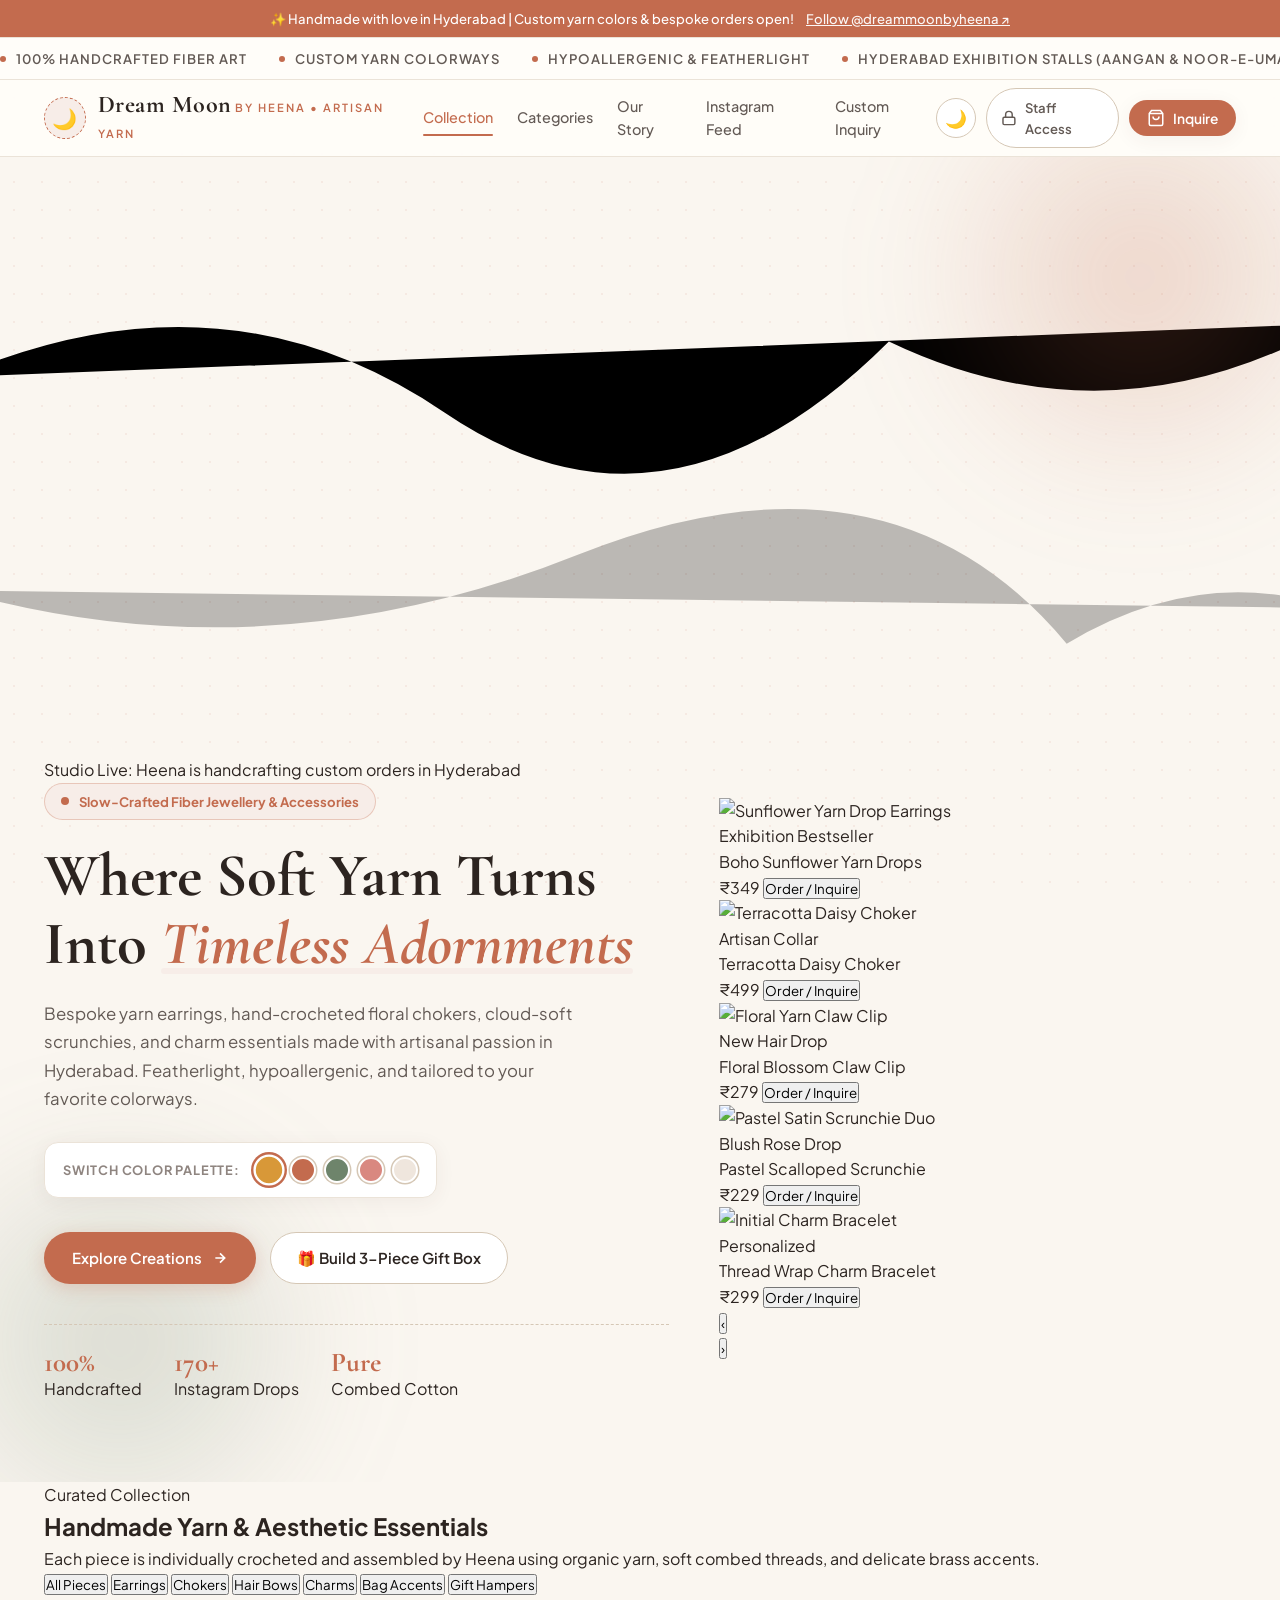
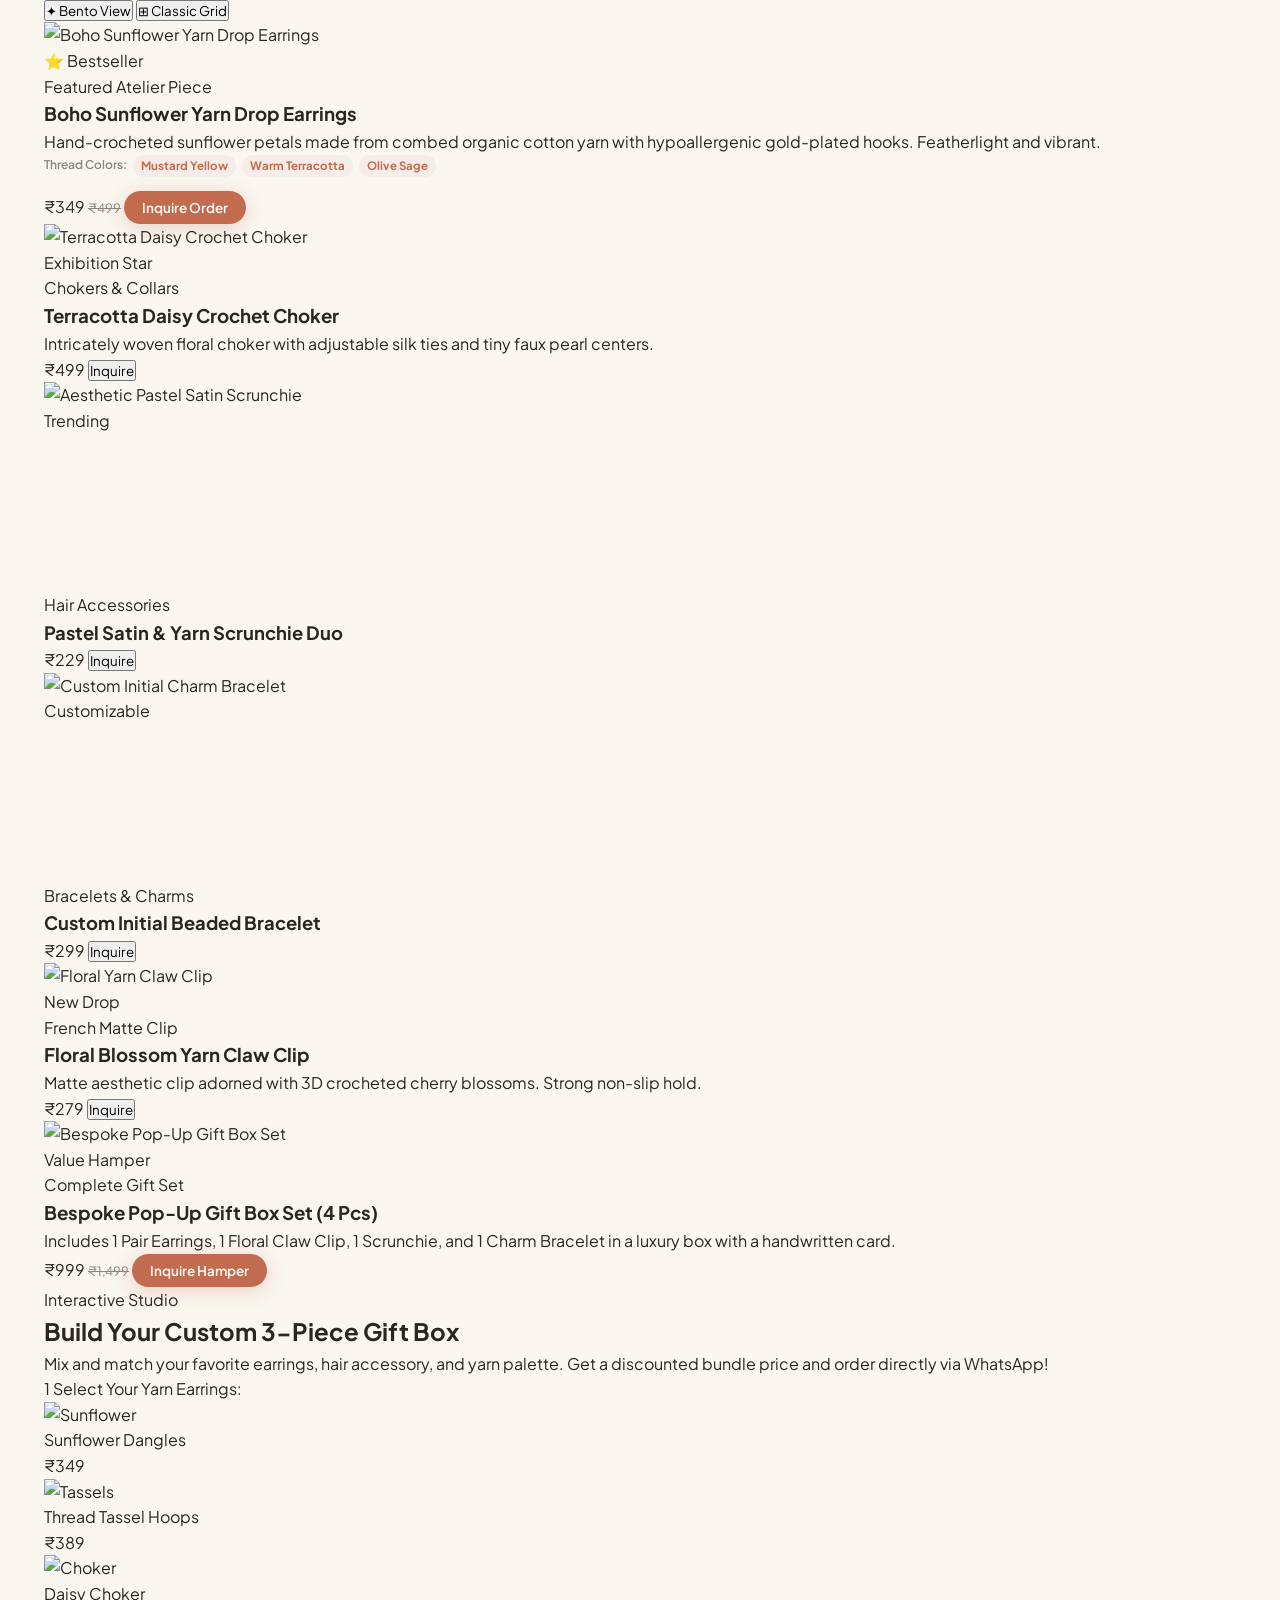
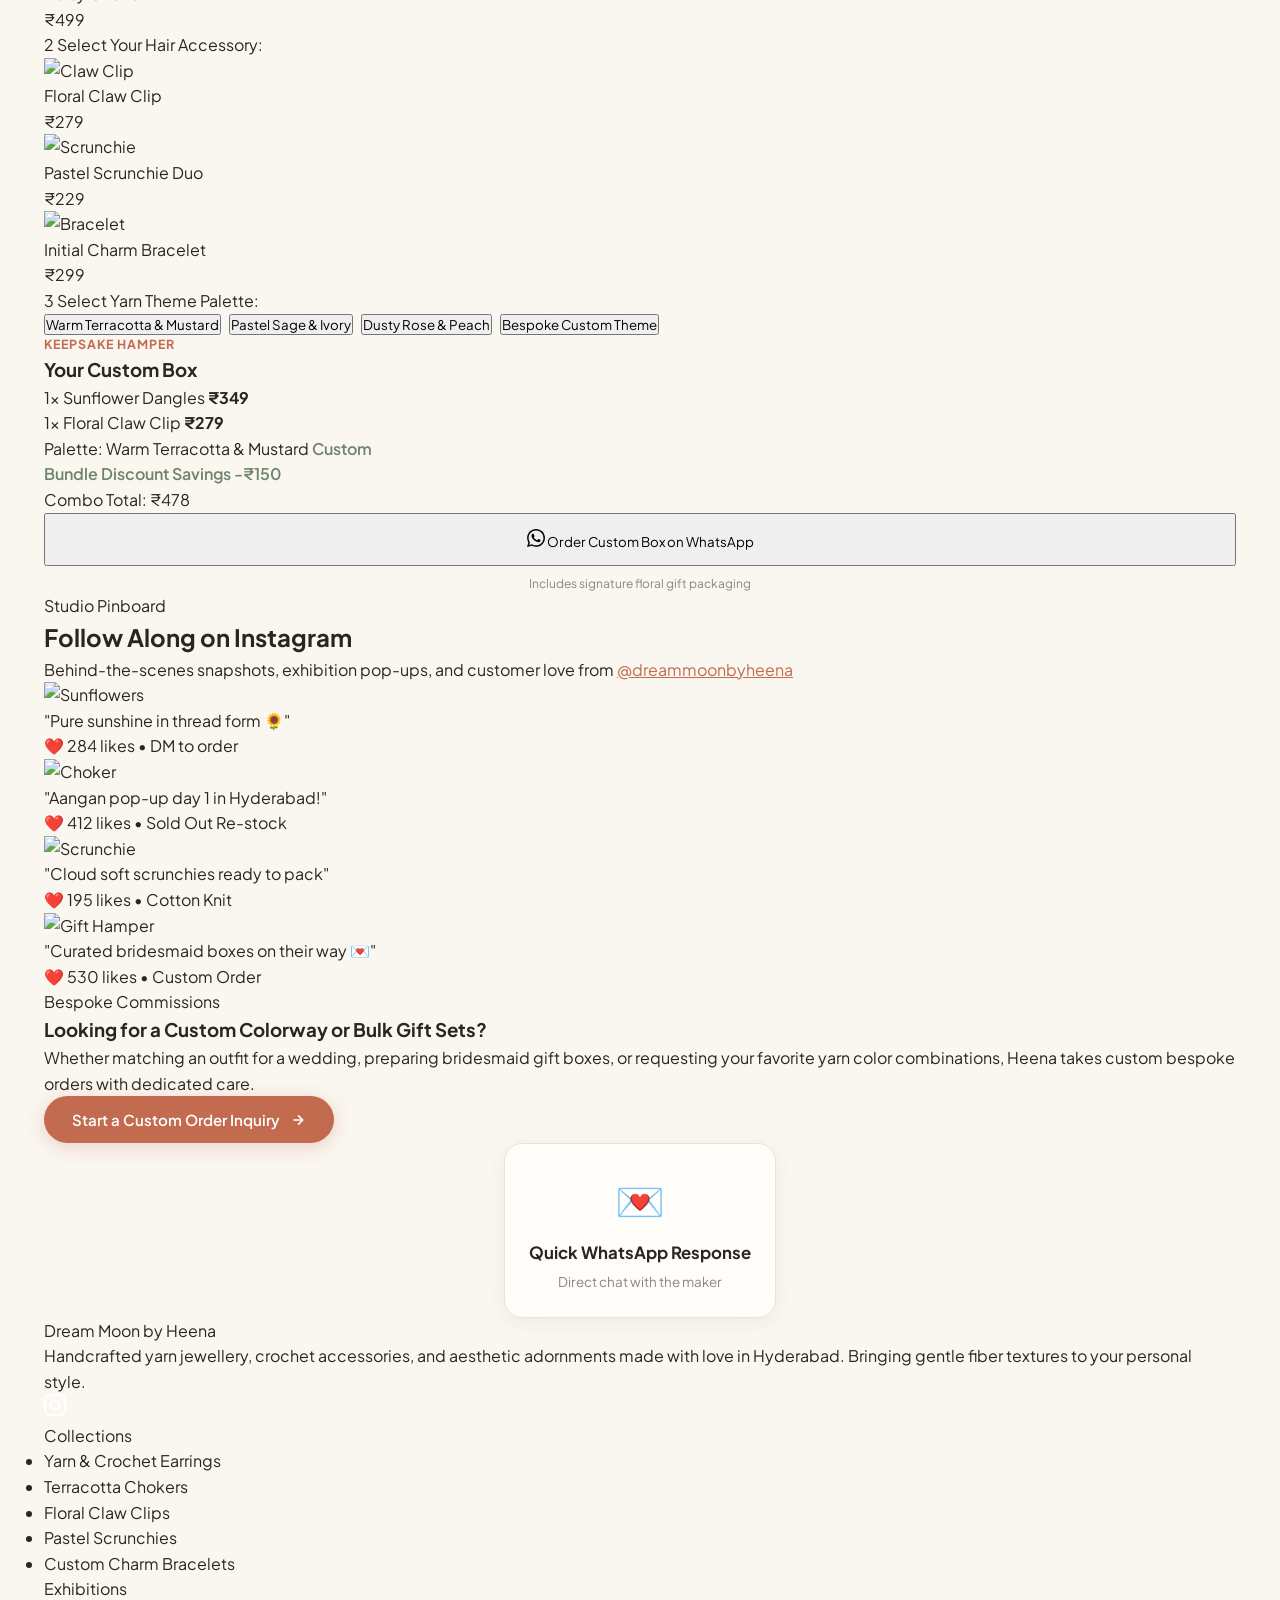
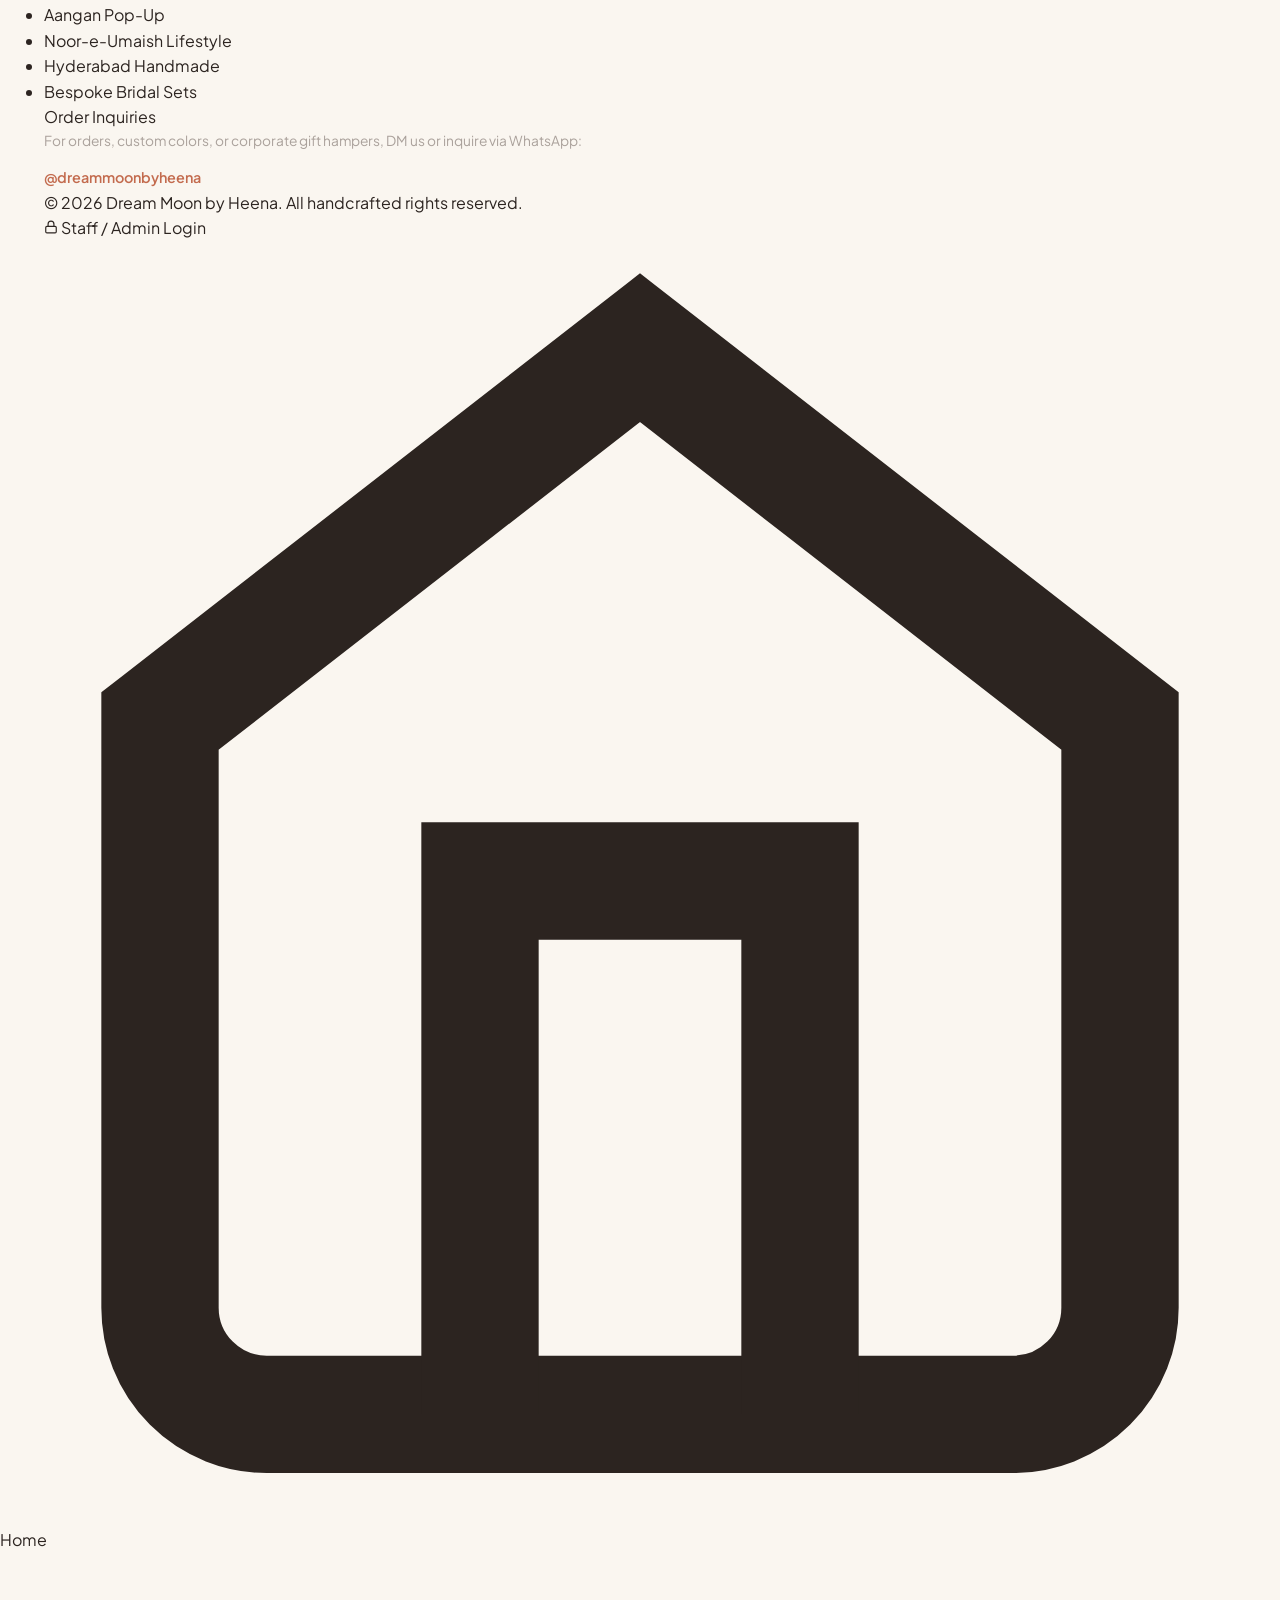
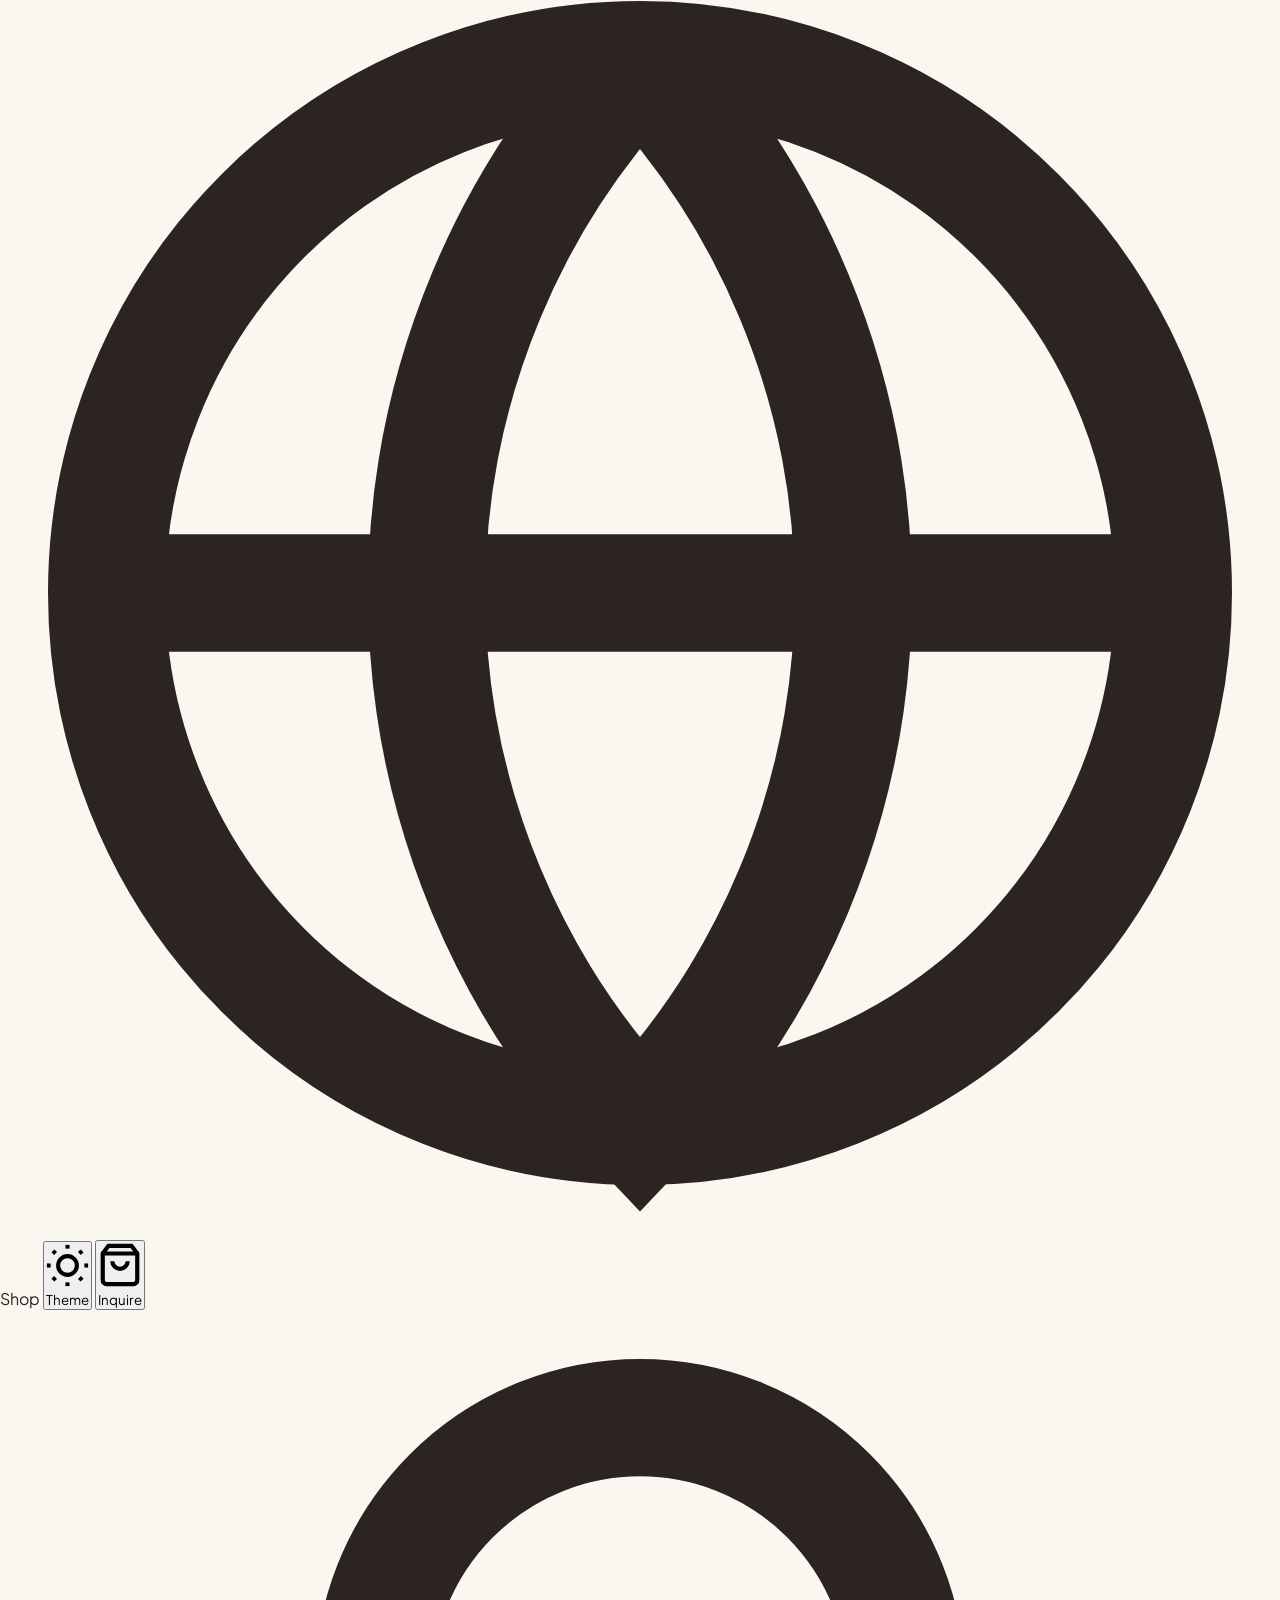
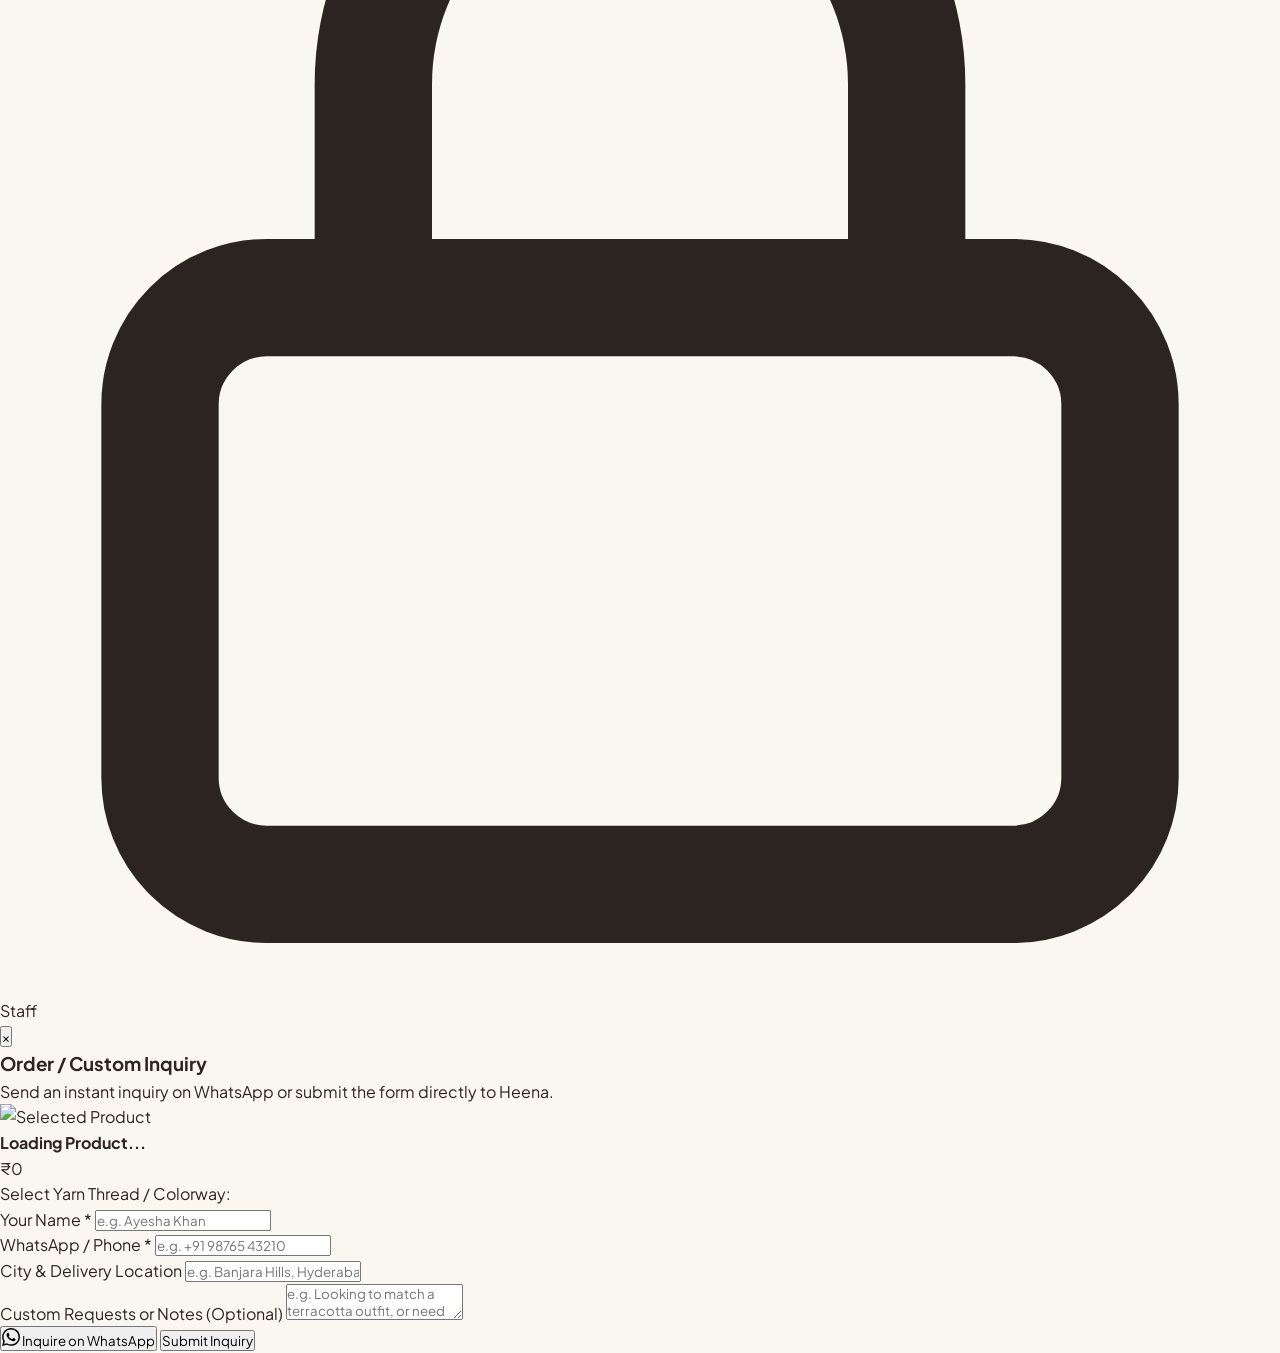
==== commit 74a383de: "Enhance hero with 3D coverflow animations distinct Bento and Studio layouts and mobile responsivenes" ====
--- a/index.html
+++ b/index.html
@@ -142,21 +142,35 @@
     </div>
   </div>
 
-  <!-- Animated & Revamped Hero Section -->
+  <!-- Animated Hero Section with 3D Coverflow Deck & SVG Stitching -->
   <section class="hero-section" id="hero">
     
     <!-- Ambient Blur Glows -->
     <div class="hero-ambient-blob top-right" aria-hidden="true"></div>
     <div class="hero-ambient-blob bottom-left" aria-hidden="true"></div>
 
+    <!-- Animated SVG Yarn Stitching Thread Ribbon -->
+    <div class="hero-stitch-layer" aria-hidden="true">
+      <svg width="100%" height="100%" viewBox="0 0 1440 600" preserveAspectRatio="none">
+        <path class="yarn-stitch-line" d="M -50,180 Q 250,50 500,220 T 1000,140 Q 1250,260 1500,120" />
+        <path class="yarn-stitch-line" style="animation-duration: 28s; opacity: 0.25; stroke-dasharray: 8 14;" d="M -50,420 Q 300,520 650,380 T 1200,480 Q 1350,390 1500,440" />
+      </svg>
+    </div>
+
     <div class="container hero-grid">
       
-      <!-- Left Content Column -->
+      <!-- Left Editorial Column -->
       <div class="hero-content">
         
+        <!-- Live Workshop Radar Pill -->
+        <div class="live-studio-pill">
+          <span class="live-green-radar"></span>
+          <span>Studio Live: Heena is handcrafting custom orders in Hyderabad</span>
+        </div>
+
         <div class="hero-eyebrow">
           <span class="pulse-dot"></span>
-          <span>Hand-knitted & Crocheted Fiber Art</span>
+          <span>Slow-Crafted Fiber Jewellery & Accessories</span>
         </div>
 
         <h1 class="hero-title">
@@ -164,18 +178,18 @@
         </h1>
 
         <p class="hero-subtitle">
-          Handcrafted yarn earrings, crochet floral chokers, aesthetic scrunchies, and bespoke charm accessories created with artisanal care in Hyderabad. Featherlight, hypoallergenic, and personalized for your unique style.
+          Bespoke yarn earrings, hand-crocheted floral chokers, cloud-soft scrunchies, and charm essentials made with artisanal passion in Hyderabad. Featherlight, hypoallergenic, and tailored to your favorite colorways.
         </p>
 
-        <!-- Interactive Yarn Colorway Previewer in Hero -->
+        <!-- Interactive Yarn Colorway Previewer -->
         <div class="hero-colorway-bar">
-          <span class="hero-colorway-label">Featured Yarn Palettes:</span>
+          <span class="hero-colorway-label">Switch Color Palette:</span>
           <div class="hero-colorway-chips">
-            <button class="hero-palette-dot active" style="background:#D89838;" title="Mustard Yellow" onclick="changeHeroPreview(0, this)"></button>
-            <button class="hero-palette-dot" style="background:#C36B4E;" title="Warm Terracotta" onclick="changeHeroPreview(1, this)"></button>
-            <button class="hero-palette-dot" style="background:#6E846B;" title="Olive Sage" onclick="changeHeroPreview(2, this)"></button>
-            <button class="hero-palette-dot" style="background:#D98880;" title="Blush Rose" onclick="changeHeroPreview(3, this)"></button>
-            <button class="hero-palette-dot" style="background:#FAF0EE;" title="Ivory Cream" onclick="changeHeroPreview(4, this)"></button>
+            <button class="hero-palette-dot active" style="background:#D89838;" title="Mustard Yellow" onclick="jumpCoverflow(0, this)"></button>
+            <button class="hero-palette-dot" style="background:#C36B4E;" title="Warm Terracotta" onclick="jumpCoverflow(1, this)"></button>
+            <button class="hero-palette-dot" style="background:#6E846B;" title="Olive Sage" onclick="jumpCoverflow(2, this)"></button>
+            <button class="hero-palette-dot" style="background:#D98880;" title="Blush Rose" onclick="jumpCoverflow(3, this)"></button>
+            <button class="hero-palette-dot" style="background:#EFE6DD;" title="Ivory Cream" onclick="jumpCoverflow(4, this)"></button>
           </div>
         </div>
 
@@ -184,8 +198,8 @@
             <span>Explore Creations</span>
             <svg width="16" height="16" viewBox="0 0 24 24" fill="none" stroke="currentColor" stroke-width="2.5"><path d="M5 12h14M12 5l7 7-7 7"/></svg>
           </a>
-          <a href="#custom-order" class="btn-secondary">
-            <span>Custom Colorway Request</span>
+          <a href="#gift-studio" class="btn-secondary">
+            <span>🎁 Build 3-Piece Gift Box</span>
           </a>
         </div>
 
@@ -205,33 +219,89 @@
         </div>
       </div>
 
-      <!-- Right Visual Cluster (Animated Asymmetrical Cards) -->
+      <!-- Right 3D Interactive Coverflow Carousel Deck -->
       <div class="hero-visual-cluster">
         
-        <!-- Rotating thread orbit -->
-        <div class="hero-decorative-ring" aria-hidden="true"></div>
-
-        <!-- Floating Satellite Card 1: Top Right -->
-        <div class="floating-card-satellite">
-          <div class="satellite-icon">⭐</div>
-          <div>
-            <div class="satellite-title" id="heroSatTitle">Sunflower Yarn Dangles</div>
-            <div class="satellite-sub" id="heroSatSub">Exhibition Bestseller • ₹349</div>
-          </div>
-        </div>
-
-        <!-- Main Hero Card -->
-        <div class="hero-main-card" id="heroMainCard">
-          <img src="https://images.unsplash.com/photo-1630019852942-f89202989a59?auto=format&fit=crop&w=900&q=85" id="heroShowcaseImg" alt="Dream Moon Handcrafted Yarn Jewellery" />
-        </div>
-
-        <!-- Floating Satellite Card 2: Bottom Left -->
-        <div class="floating-card-badge">
-          <div class="floating-badge-icon">🌿</div>
-          <div>
-            <div class="satellite-title">Hyderabad Pop-up Star</div>
-            <div class="satellite-sub">Featured at Aangan & Noor-e-Umaish</div>
-          </div>
+        <div class="coverflow-deck-wrapper" id="coverflowDeck">
+          
+          <!-- Card 0: Sunflower Yarn Drop Earrings -->
+          <div class="coverflow-card pos-center" data-index="0" onclick="handleCardClick(0)">
+            <img src="https://images.unsplash.com/photo-1630019852942-f89202989a59?auto=format&fit=crop&w=800&q=85" alt="Sunflower Yarn Drop Earrings" />
+            <div class="coverflow-card-content">
+              <span class="coverflow-tag">Exhibition Bestseller</span>
+              <div class="coverflow-title">Boho Sunflower Yarn Drops</div>
+              <div class="coverflow-footer">
+                <span class="coverflow-price">₹349</span>
+                <button class="coverflow-btn" onclick="openOrderModal('dm-001'); event.stopPropagation();">Order / Inquire</button>
+              </div>
+            </div>
+          </div>
+
+          <!-- Card 1: Terracotta Daisy Crochet Choker -->
+          <div class="coverflow-card pos-right" data-index="1" onclick="handleCardClick(1)">
+            <img src="https://images.unsplash.com/photo-1599643478518-a784e5dc4c8f?auto=format&fit=crop&w=800&q=85" alt="Terracotta Daisy Choker" />
+            <div class="coverflow-card-content">
+              <span class="coverflow-tag">Artisan Collar</span>
+              <div class="coverflow-title">Terracotta Daisy Choker</div>
+              <div class="coverflow-footer">
+                <span class="coverflow-price">₹499</span>
+                <button class="coverflow-btn" onclick="openOrderModal('dm-002'); event.stopPropagation();">Order / Inquire</button>
+              </div>
+            </div>
+          </div>
+
+          <!-- Card 2: Handcrafted Floral Yarn Claw Clip -->
+          <div class="coverflow-card pos-hidden" data-index="2" onclick="handleCardClick(2)">
+            <img src="https://images.unsplash.com/photo-1535295972055-1c762f4483e5?auto=format&fit=crop&w=800&q=85" alt="Floral Yarn Claw Clip" />
+            <div class="coverflow-card-content">
+              <span class="coverflow-tag">New Hair Drop</span>
+              <div class="coverflow-title">Floral Blossom Claw Clip</div>
+              <div class="coverflow-footer">
+                <span class="coverflow-price">₹279</span>
+                <button class="coverflow-btn" onclick="openOrderModal('dm-004'); event.stopPropagation();">Order / Inquire</button>
+              </div>
+            </div>
+          </div>
+
+          <!-- Card 3: Pastel Satin-Yarn Scrunchie Duo -->
+          <div class="coverflow-card pos-hidden" data-index="3" onclick="handleCardClick(3)">
+            <img src="https://images.unsplash.com/photo-1616683693504-3ea7e9ad6fec?auto=format&fit=crop&w=800&q=85" alt="Pastel Satin Scrunchie Duo" />
+            <div class="coverflow-card-content">
+              <span class="coverflow-tag">Blush Rose Drop</span>
+              <div class="coverflow-title">Pastel Scalloped Scrunchie</div>
+              <div class="coverflow-footer">
+                <span class="coverflow-price">₹229</span>
+                <button class="coverflow-btn" onclick="openOrderModal('dm-003'); event.stopPropagation();">Order / Inquire</button>
+              </div>
+            </div>
+          </div>
+
+          <!-- Card 4: Custom Initial Charm Bracelet -->
+          <div class="coverflow-card pos-left" data-index="4" onclick="handleCardClick(4)">
+            <img src="https://images.unsplash.com/photo-1611591475155-42ac62973e0c?auto=format&fit=crop&w=800&q=85" alt="Initial Charm Bracelet" />
+            <div class="coverflow-card-content">
+              <span class="coverflow-tag">Personalized</span>
+              <div class="coverflow-title">Thread Wrap Charm Bracelet</div>
+              <div class="coverflow-footer">
+                <span class="coverflow-price">₹299</span>
+                <button class="coverflow-btn" onclick="openOrderModal('dm-006'); event.stopPropagation();">Order / Inquire</button>
+              </div>
+            </div>
+          </div>
+
+        </div>
+
+        <!-- Deck Controls & Pagination -->
+        <div class="coverflow-controls">
+          <button class="coverflow-nav-btn" onclick="prevCoverflow()" aria-label="Previous Creation">‹</button>
+          <div class="coverflow-dots">
+            <span class="coverflow-dot active" onclick="jumpCoverflow(0)"></span>
+            <span class="coverflow-dot" onclick="jumpCoverflow(1)"></span>
+            <span class="coverflow-dot" onclick="jumpCoverflow(2)"></span>
+            <span class="coverflow-dot" onclick="jumpCoverflow(3)"></span>
+            <span class="coverflow-dot" onclick="jumpCoverflow(4)"></span>
+          </div>
+          <button class="coverflow-nav-btn" onclick="nextCoverflow()" aria-label="Next Creation">›</button>
         </div>
 
       </div>
@@ -239,7 +309,7 @@
     </div>
   </section>
 
-  <!-- Category & Product Catalog Section -->
+  <!-- Category & Product Catalog Section (With Bento Layout Toggle) -->
   <section class="catalog-section" id="collection">
     <div class="container">
       
@@ -249,112 +319,317 @@
         <p class="section-desc">Each piece is individually crocheted and assembled by Heena using organic yarn, soft combed threads, and delicate brass accents.</p>
       </div>
 
-      <!-- Filter Tabs (Horizontal Swipe on Mobile) -->
-      <div class="category-filter-wrap" id="categoryFilters">
-        <button class="filter-btn active" data-category="all">All Creations</button>
-        <button class="filter-btn" data-category="earrings">Yarn Earrings</button>
-        <button class="filter-btn" data-category="necklaces">Chokers & Necklaces</button>
-        <button class="filter-btn" data-category="hair">Hair Bows & Scrunchies</button>
-        <button class="filter-btn" data-category="bracelets">Bracelets & Charms</button>
-        <button class="filter-btn" data-category="charms">Bag & Car Accents</button>
-        <button class="filter-btn" data-category="gifts">Gift Hampers</button>
-      </div>
-
-      <!-- Product Cards Grid (Responsive 2-column on mobile) -->
-      <div class="products-grid" id="productsGrid">
+      <!-- Layout Switcher & Filter Tabs Bar -->
+      <div class="catalog-layout-header">
+        
+        <!-- Filter Tabs (Horizontal Swipe on Mobile) -->
+        <div class="category-filter-wrap" id="categoryFilters" style="margin-bottom:0;">
+          <button class="filter-btn active" data-category="all">All Pieces</button>
+          <button class="filter-btn" data-category="earrings">Earrings</button>
+          <button class="filter-btn" data-category="necklaces">Chokers</button>
+          <button class="filter-btn" data-category="hair">Hair Bows</button>
+          <button class="filter-btn" data-category="bracelets">Charms</button>
+          <button class="filter-btn" data-category="charms">Bag Accents</button>
+          <button class="filter-btn" data-category="gifts">Gift Hampers</button>
+        </div>
+
+        <!-- View Switcher -->
+        <div class="layout-switch-group">
+          <button class="layout-toggle-btn active" id="btnBentoView" onclick="switchCatalogLayout('bento')">
+            <span>✦ Bento View</span>
+          </button>
+          <button class="layout-toggle-btn" id="btnGridView" onclick="switchCatalogLayout('grid')">
+            <span>⊞ Classic Grid</span>
+          </button>
+        </div>
+
+      </div>
+
+      <!-- Bento Box Editorial Showcase -->
+      <div class="bento-grid" id="bentoCatalogGrid">
+        
+        <!-- Bento 1: Large Spotlight (2x2) -->
+        <div class="bento-card bento-hero" data-category="earrings">
+          <div class="bento-media">
+            <img src="https://images.unsplash.com/photo-1630019852942-f89202989a59?auto=format&fit=crop&w=1000&q=85" alt="Boho Sunflower Yarn Drop Earrings" />
+            <span class="card-badge" style="top:16px; left:16px;">⭐ Bestseller</span>
+          </div>
+          <div class="bento-body">
+            <span class="bento-tag">Featured Atelier Piece</span>
+            <h3 class="bento-title">Boho Sunflower Yarn Drop Earrings</h3>
+            <p class="bento-desc">Hand-crocheted sunflower petals made from combed organic cotton yarn with hypoallergenic gold-plated hooks. Featherlight and vibrant.</p>
+            <div style="display:flex; gap:6px; margin-bottom:14px;">
+              <span style="font-size:0.75rem; font-weight:600; color:var(--text-muted);">Thread Colors:</span>
+              <span style="background:var(--terracotta-light); color:var(--terracotta); padding:2px 8px; border-radius:12px; font-size:0.72rem; font-weight:700;">Mustard Yellow</span>
+              <span style="background:var(--terracotta-light); color:var(--terracotta); padding:2px 8px; border-radius:12px; font-size:0.72rem; font-weight:700;">Warm Terracotta</span>
+              <span style="background:var(--terracotta-light); color:var(--terracotta); padding:2px 8px; border-radius:12px; font-size:0.72rem; font-weight:700;">Olive Sage</span>
+            </div>
+            <div class="bento-footer">
+              <span class="bento-price">₹349 <small style="font-size:0.8rem; text-decoration:line-through; color:var(--text-muted);">₹499</small></span>
+              <button class="btn-primary" style="padding:8px 18px; font-size:0.84rem;" onclick="openOrderModal('dm-001')">
+                <span>Inquire Order</span>
+              </button>
+            </div>
+          </div>
+        </div>
+
+        <!-- Bento 2: Wide Panoramic (2x1) -->
+        <div class="bento-card bento-wide" data-category="necklaces">
+          <div class="bento-media">
+            <img src="https://images.unsplash.com/photo-1599643478518-a784e5dc4c8f?auto=format&fit=crop&w=800&q=85" alt="Terracotta Daisy Crochet Choker" />
+            <span class="card-badge" style="top:12px; left:12px;">Exhibition Star</span>
+          </div>
+          <div class="bento-body">
+            <span class="bento-tag">Chokers & Collars</span>
+            <h3 class="bento-title">Terracotta Daisy Crochet Choker</h3>
+            <p class="bento-desc">Intricately woven floral choker with adjustable silk ties and tiny faux pearl centers.</p>
+            <div class="bento-footer">
+              <span class="bento-price">₹499</span>
+              <button class="card-action-btn" onclick="openOrderModal('dm-002')">Inquire</button>
+            </div>
+          </div>
+        </div>
+
+        <!-- Bento 3: Square (1x1) -->
+        <div class="bento-card" data-category="hair">
+          <div class="bento-media" style="height:210px;">
+            <img src="https://images.unsplash.com/photo-1616683693504-3ea7e9ad6fec?auto=format&fit=crop&w=600&q=85" alt="Aesthetic Pastel Satin Scrunchie" />
+            <span class="card-badge" style="top:12px; left:12px;">Trending</span>
+          </div>
+          <div class="bento-body">
+            <span class="bento-tag">Hair Accessories</span>
+            <h3 class="bento-title" style="font-size:1.15rem;">Pastel Satin & Yarn Scrunchie Duo</h3>
+            <div class="bento-footer">
+              <span class="bento-price">₹229</span>
+              <button class="card-action-btn" onclick="openOrderModal('dm-003')">Inquire</button>
+            </div>
+          </div>
+        </div>
+
+        <!-- Bento 4: Square (1x1) -->
+        <div class="bento-card" data-category="bracelets">
+          <div class="bento-media" style="height:210px;">
+            <img src="https://images.unsplash.com/photo-1611591475155-42ac62973e0c?auto=format&fit=crop&w=600&q=85" alt="Custom Initial Charm Bracelet" />
+            <span class="card-badge" style="top:12px; left:12px;">Customizable</span>
+          </div>
+          <div class="bento-body">
+            <span class="bento-tag">Bracelets & Charms</span>
+            <h3 class="bento-title" style="font-size:1.15rem;">Custom Initial Beaded Bracelet</h3>
+            <div class="bento-footer">
+              <span class="bento-price">₹299</span>
+              <button class="card-action-btn" onclick="openOrderModal('dm-006')">Inquire</button>
+            </div>
+          </div>
+        </div>
+
+        <!-- Bento 5: Tall Card (1x2) -->
+        <div class="bento-card bento-tall" data-category="hair">
+          <div class="bento-media">
+            <img src="https://images.unsplash.com/photo-1535295972055-1c762f4483e5?auto=format&fit=crop&w=600&q=85" alt="Floral Yarn Claw Clip" />
+            <span class="card-badge" style="top:12px; left:12px;">New Drop</span>
+          </div>
+          <div class="bento-body">
+            <span class="bento-tag">French Matte Clip</span>
+            <h3 class="bento-title">Floral Blossom Yarn Claw Clip</h3>
+            <p class="bento-desc">Matte aesthetic clip adorned with 3D crocheted cherry blossoms. Strong non-slip hold.</p>
+            <div class="bento-footer">
+              <span class="bento-price">₹279</span>
+              <button class="card-action-btn" onclick="openOrderModal('dm-004')">Inquire</button>
+            </div>
+          </div>
+        </div>
+
+        <!-- Bento 6: Wide Curated Hamper (2x1) -->
+        <div class="bento-card bento-wide" data-category="gifts">
+          <div class="bento-media">
+            <img src="https://images.unsplash.com/photo-1513519245088-0e12902e5a38?auto=format&fit=crop&w=800&q=85" alt="Bespoke Pop-Up Gift Box Set" />
+            <span class="card-badge" style="top:12px; left:12px;">Value Hamper</span>
+          </div>
+          <div class="bento-body">
+            <span class="bento-tag">Complete Gift Set</span>
+            <h3 class="bento-title">Bespoke Pop-Up Gift Box Set (4 Pcs)</h3>
+            <p class="bento-desc">Includes 1 Pair Earrings, 1 Floral Claw Clip, 1 Scrunchie, and 1 Charm Bracelet in a luxury box with a handwritten card.</p>
+            <div class="bento-footer">
+              <span class="bento-price">₹999 <small style="font-size:0.8rem; text-decoration:line-through; color:var(--text-muted);">₹1,499</small></span>
+              <button class="btn-primary" style="padding:8px 18px; font-size:0.84rem;" onclick="openOrderModal('dm-008')">Inquire Hamper</button>
+            </div>
+          </div>
+        </div>
+
+      </div>
+
+      <!-- Classic Grid Container (Toggled via layout switch) -->
+      <div class="products-grid" id="productsGrid" style="display:none; margin-top:20px;">
         <!-- Rendered dynamically via js/app.js -->
       </div>
 
     </div>
   </section>
 
-  <!-- Story & Artisan Craft Section -->
-  <section class="story-section" id="story">
-    <div class="container story-grid">
-      
-      <div class="story-image-wrap">
-        <img class="story-img" src="https://images.unsplash.com/photo-1599643478518-a784e5dc4c8f?auto=format&fit=crop&w=900&q=85" alt="Heena Crafting Yarn Jewellery" />
-        <div class="story-quote-card">
-          <div class="story-quote-text">"Every thread woven is a quiet expression of love, patience, and individuality."</div>
-          <div class="story-quote-author">— Heena, Founder & Artisan</div>
-        </div>
-      </div>
-
-      <div class="story-content">
-        <span class="section-eyebrow">The Artisan's Journey</span>
-        <h2>Handcrafted by Heena in Hyderabad</h2>
-        <p>
-          Dream Moon was born from a passion for tactile fiber art and aesthetic fashion jewelry. What began as cozy crochet experiments quickly evolved into a beloved indie brand showcased across premier lifestyle exhibitions in Hyderabad like <em>Aangan</em> and <em>Noor-e-Umaish</em>.
-        </p>
-        <p>
-          Unlike mass-produced metallic jewellery, our yarn pieces are ultra-lightweight, skin-friendly, and completely customizable. We believe your accessories should feel as gentle as they look striking.
-        </p>
-
-        <div class="values-list">
-          <div class="value-pill">
-            <svg width="20" height="20" viewBox="0 0 24 24" fill="none" stroke="currentColor" stroke-width="2.5"><polyline points="20 6 9 17 4 12"></polyline></svg>
-            <span>Featherlight & Pain-Free</span>
-          </div>
-          <div class="value-pill">
-            <svg width="20" height="20" viewBox="0 0 24 24" fill="none" stroke="currentColor" stroke-width="2.5"><polyline points="20 6 9 17 4 12"></polyline></svg>
-            <span>Hypoallergenic Studs</span>
-          </div>
-          <div class="value-pill">
-            <svg width="20" height="20" viewBox="0 0 24 24" fill="none" stroke="currentColor" stroke-width="2.5"><polyline points="20 6 9 17 4 12"></polyline></svg>
-            <span>Custom Color Threads</span>
-          </div>
-          <div class="value-pill">
-            <svg width="20" height="20" viewBox="0 0 24 24" fill="none" stroke="currentColor" stroke-width="2.5"><polyline points="20 6 9 17 4 12"></polyline></svg>
-            <span>Eco-Mindful Packaging</span>
-          </div>
-        </div>
-      </div>
-
-    </div>
-  </section>
-
-  <!-- Instagram Shoppable Showcase -->
-  <section class="insta-showcase-section" id="instagram">
+  <!-- Interactive "Make Your Own 3-Piece Gift Box" Studio Section -->
+  <section class="gift-studio-section" id="gift-studio">
     <div class="container">
       
       <div class="section-header">
-        <span class="section-eyebrow">As Seen On Feed</span>
-        <h2 class="section-title">Follow Us @dreammoonbyheena</h2>
-        <p class="section-desc">Join our community on Instagram for behind-the-scenes weaving, pop-up stall announcements, and new drop previews.</p>
-      </div>
-
-      <div class="insta-feed-grid">
+        <span class="section-eyebrow">Interactive Studio</span>
+        <h2 class="section-title">Build Your Custom 3-Piece Gift Box</h2>
+        <p class="section-desc">Mix and match your favorite earrings, hair accessory, and yarn palette. Get a discounted bundle price and order directly via WhatsApp!</p>
+      </div>
+
+      <div class="studio-grid">
         
-        <a href="https://www.instagram.com/dreammoonbyheena" target="_blank" rel="noopener" class="insta-post-card">
-          <img src="https://images.unsplash.com/photo-1630019852942-f89202989a59?auto=format&fit=crop&w=600&q=80" alt="Instagram Post 1" />
-          <div class="insta-overlay">
-            <svg viewBox="0 0 24 24"><path d="M12 2.163c3.204 0 3.584.012 4.85.07 3.252.148 4.771 1.691 4.919 4.919.058 1.265.069 1.645.069 4.849 0 3.205-.012 3.584-.069 4.849-.149 3.225-1.664 4.771-4.919 4.919-1.266.058-1.644.07-4.85.07-3.204 0-3.584-.012-4.849-.07-3.26-.149-4.771-1.699-4.919-4.92-.058-1.265-.07-1.644-.07-4.849 0-3.204.013-3.583.07-4.849.149-3.227 1.664-4.771 4.919-4.919 1.266-.057 1.645-.069 4.849-.069zm0-2.163c-3.259 0-3.667.014-4.947.072-4.358.2-6.78 2.618-6.98 6.98-.059 1.281-.073 1.689-.073 4.948 0 3.259.014 3.668.072 4.948.2 4.358 2.618 6.78 6.98 6.98 1.281.058 1.689.072 4.948.072 3.259 0 3.668-.014 4.948-.072 4.354-.2 6.782-2.618 6.979-6.98.059-1.28.073-1.689.073-4.948 0-3.259-.014-3.667-.072-4.947-.196-4.354-2.617-6.78-6.979-6.98-1.281-.059-1.69-.073-4.949-.073zm0 5.838c-3.403 0-6.162 2.759-6.162 6.162s2.759 6.163 6.162 6.163 6.162-2.759 6.162-6.163c0-3.403-2.759-6.162-6.162-6.162zm0 10.162c-2.209 0-4-1.79-4-4 0-2.209 1.791-4 4-4s4 1.791 4 4c0 2.21-1.791 4-4 4zm6.406-11.845c-.796 0-1.441.645-1.441 1.44s.645 1.44 1.441 1.44c.795 0 1.439-.645 1.439-1.44s-.644-1.44-1.439-1.44z"/></svg>
-            <span class="insta-overlay-tag">Yarn Sunflower Dangles</span>
-          </div>
-        </a>
-
-        <a href="https://www.instagram.com/dreammoonbyheena" target="_blank" rel="noopener" class="insta-post-card">
-          <img src="https://images.unsplash.com/photo-1599643478518-a784e5dc4c8f?auto=format&fit=crop&w=600&q=80" alt="Instagram Post 2" />
-          <div class="insta-overlay">
-            <svg viewBox="0 0 24 24"><path d="M12 2.163c3.204 0 3.584.012 4.85.07 3.252.148 4.771 1.691 4.919 4.919.058 1.265.069 1.645.069 4.849 0 3.205-.012 3.584-.069 4.849-.149 3.225-1.664 4.771-4.919 4.919-1.266.058-1.644.07-4.85.07-3.204 0-3.584-.012-4.849-.07-3.26-.149-4.771-1.699-4.919-4.92-.058-1.265-.07-1.644-.07-4.849 0-3.204.013-3.583.07-4.849.149-3.227 1.664-4.771 4.919-4.919 1.266-.057 1.645-.069 4.849-.069zm0-2.163c-3.259 0-3.667.014-4.947.072-4.358.2-6.78 2.618-6.98 6.98-.059 1.281-.073 1.689-.073 4.948 0 3.259.014 3.668.072 4.948.2 4.358 2.618 6.78 6.98 6.98 1.281.058 1.689.072 4.948.072 3.259 0 3.668-.014 4.948-.072 4.354-.2 6.782-2.618 6.979-6.98.059-1.28.073-1.689.073-4.948 0-3.259-.014-3.667-.072-4.947-.196-4.354-2.617-6.78-6.979-6.98-1.281-.059-1.69-.073-4.949-.073zm0 5.838c-3.403 0-6.162 2.759-6.162 6.162s2.759 6.163 6.162 6.163 6.162-2.759 6.162-6.163c0-3.403-2.759-6.162-6.162-6.162zm0 10.162c-2.209 0-4-1.79-4-4 0-2.209 1.791-4 4-4s4 1.791 4 4c0 2.21-1.791 4-4 4zm6.406-11.845c-.796 0-1.441.645-1.441 1.44s.645 1.44 1.441 1.44c.795 0 1.439-.645 1.439-1.44s-.644-1.44-1.439-1.44z"/></svg>
-            <span class="insta-overlay-tag">Terracotta Chokers</span>
-          </div>
-        </a>
-
-        <a href="https://www.instagram.com/dreammoonbyheena" target="_blank" rel="noopener" class="insta-post-card">
-          <img src="https://images.unsplash.com/photo-1616683693504-3ea7e9ad6fec?auto=format&fit=crop&w=600&q=80" alt="Instagram Post 3" />
-          <div class="insta-overlay">
-            <svg viewBox="0 0 24 24"><path d="M12 2.163c3.204 0 3.584.012 4.85.07 3.252.148 4.771 1.691 4.919 4.919.058 1.265.069 1.645.069 4.849 0 3.205-.012 3.584-.069 4.849-.149 3.225-1.664 4.771-4.919 4.919-1.266.058-1.644.07-4.85.07-3.204 0-3.584-.012-4.849-.07-3.26-.149-4.771-1.699-4.919-4.92-.058-1.265-.07-1.644-.07-4.849 0-3.204.013-3.583.07-4.849.149-3.227 1.664-4.771 4.919-4.919 1.266-.057 1.645-.069 4.849-.069zm0-2.163c-3.259 0-3.667.014-4.947.072-4.358.2-6.78 2.618-6.98 6.98-.059 1.281-.073 1.689-.073 4.948 0 3.259.014 3.668.072 4.948.2 4.358 2.618 6.78 6.98 6.98 1.281.058 1.689.072 4.948.072 3.259 0 3.668-.014 4.948-.072 4.354-.2 6.782-2.618 6.979-6.98.059-1.28.073-1.689.073-4.948 0-3.259-.014-3.667-.072-4.947-.196-4.354-2.617-6.78-6.979-6.98-1.281-.059-1.69-.073-4.949-.073zm0 5.838c-3.403 0-6.162 2.759-6.162 6.162s2.759 6.163 6.162 6.163 6.162-2.759 6.162-6.163c0-3.403-2.759-6.162-6.162-6.162zm0 10.162c-2.209 0-4-1.79-4-4 0-2.209 1.791-4 4-4s4 1.791 4 4c0 2.21-1.791 4-4 4zm6.406-11.845c-.796 0-1.441.645-1.441 1.44s.645 1.44 1.441 1.44c.795 0 1.439-.645 1.439-1.44s-.644-1.44-1.439-1.44z"/></svg>
-            <span class="insta-overlay-tag">Hand-Knit Scrunchies</span>
-          </div>
-        </a>
-
-        <a href="https://www.instagram.com/dreammoonbyheena" target="_blank" rel="noopener" class="insta-post-card">
-          <img src="https://images.unsplash.com/photo-1513519245088-0e12902e5a38?auto=format&fit=crop&w=600&q=80" alt="Instagram Post 4" />
-          <div class="insta-overlay">
-            <svg viewBox="0 0 24 24"><path d="M12 2.163c3.204 0 3.584.012 4.85.07 3.252.148 4.771 1.691 4.919 4.919.058 1.265.069 1.645.069 4.849 0 3.205-.012 3.584-.069 4.849-.149 3.225-1.664 4.771-4.919 4.919-1.266.058-1.644.07-4.85.07-3.204 0-3.584-.012-4.849-.07-3.26-.149-4.771-1.699-4.919-4.92-.058-1.265-.07-1.644-.07-4.849 0-3.204.013-3.583.07-4.849.149-3.227 1.664-4.771 4.919-4.919 1.266-.057 1.645-.069 4.849-.069zm0-2.163c-3.259 0-3.667.014-4.947.072-4.358.2-6.78 2.618-6.98 6.98-.059 1.281-.073 1.689-.073 4.948 0 3.259.014 3.668.072 4.948.2 4.358 2.618 6.78 6.98 6.98 1.281.058 1.689.072 4.948.072 3.259 0 3.668-.014 4.948-.072 4.354-.2 6.782-2.618 6.979-6.98.059-1.28.073-1.689.073-4.948 0-3.259-.014-3.667-.072-4.947-.196-4.354-2.617-6.78-6.979-6.98-1.281-.059-1.69-.073-4.949-.073zm0 5.838c-3.403 0-6.162 2.759-6.162 6.162s2.759 6.163 6.162 6.163 6.162-2.759 6.162-6.163c0-3.403-2.759-6.162-6.162-6.162zm0 10.162c-2.209 0-4-1.79-4-4 0-2.209 1.791-4 4-4s4 1.791 4 4c0 2.21-1.791 4-4 4zm6.406-11.845c-.796 0-1.441.645-1.441 1.44s.645 1.44 1.441 1.44c.795 0 1.439-.645 1.439-1.44s-.644-1.44-1.439-1.44z"/></svg>
-            <span class="insta-overlay-tag">Pop-up Gift Boxes</span>
-          </div>
+        <!-- Left: 3 Selection Steps -->
+        <div class="studio-steps-column">
+          
+          <!-- Step 1: Pick Earring -->
+          <div class="studio-step-box">
+            <div class="studio-step-header">
+              <span class="step-num-badge">1</span>
+              <span class="studio-step-title">Select Your Yarn Earrings:</span>
+            </div>
+            <div class="studio-options-row">
+              <div class="studio-option-card selected" onclick="selectStudioOption('earring', 0, 'Sunflower Dangles', 349, this)">
+                <img src="https://images.unsplash.com/photo-1630019852942-f89202989a59?w=300" alt="Sunflower" />
+                <div class="studio-option-name">Sunflower Dangles</div>
+                <div class="studio-option-price">₹349</div>
+              </div>
+              <div class="studio-option-card" onclick="selectStudioOption('earring', 1, 'Thread Tassel Hoops', 389, this)">
+                <img src="https://images.unsplash.com/photo-1535632066927-ab7c9ab60908?w=300" alt="Tassels" />
+                <div class="studio-option-name">Thread Tassel Hoops</div>
+                <div class="studio-option-price">₹389</div>
+              </div>
+              <div class="studio-option-card" onclick="selectStudioOption('earring', 2, 'Daisy Choker', 499, this)">
+                <img src="https://images.unsplash.com/photo-1599643478518-a784e5dc4c8f?w=300" alt="Choker" />
+                <div class="studio-option-name">Daisy Choker</div>
+                <div class="studio-option-price">₹499</div>
+              </div>
+            </div>
+          </div>
+
+          <!-- Step 2: Pick Hair Accessory -->
+          <div class="studio-step-box">
+            <div class="studio-step-header">
+              <span class="step-num-badge">2</span>
+              <span class="studio-step-title">Select Your Hair Accessory:</span>
+            </div>
+            <div class="studio-options-row">
+              <div class="studio-option-card selected" onclick="selectStudioOption('hair', 0, 'Floral Claw Clip', 279, this)">
+                <img src="https://images.unsplash.com/photo-1535295972055-1c762f4483e5?w=300" alt="Claw Clip" />
+                <div class="studio-option-name">Floral Claw Clip</div>
+                <div class="studio-option-price">₹279</div>
+              </div>
+              <div class="studio-option-card" onclick="selectStudioOption('hair', 1, 'Pastel Scrunchie Duo', 229, this)">
+                <img src="https://images.unsplash.com/photo-1616683693504-3ea7e9ad6fec?w=300" alt="Scrunchie" />
+                <div class="studio-option-name">Pastel Scrunchie Duo</div>
+                <div class="studio-option-price">₹229</div>
+              </div>
+              <div class="studio-option-card" onclick="selectStudioOption('hair', 2, 'Initial Charm Bracelet', 299, this)">
+                <img src="https://images.unsplash.com/photo-1611591475155-42ac62973e0c?w=300" alt="Bracelet" />
+                <div class="studio-option-name">Initial Charm Bracelet</div>
+                <div class="studio-option-price">₹299</div>
+              </div>
+            </div>
+          </div>
+
+          <!-- Step 3: Colorway & Card -->
+          <div class="studio-step-box">
+            <div class="studio-step-header">
+              <span class="step-num-badge">3</span>
+              <span class="studio-step-title">Select Yarn Theme Palette:</span>
+            </div>
+            <div style="display:flex; flex-wrap:wrap; gap:8px;">
+              <button class="color-chip selected" onclick="selectStudioPalette('Warm Terracotta & Mustard', this)">Warm Terracotta & Mustard</button>
+              <button class="color-chip" onclick="selectStudioPalette('Pastel Sage & Ivory', this)">Pastel Sage & Ivory</button>
+              <button class="color-chip" onclick="selectStudioPalette('Dusty Rose & Peach', this)">Dusty Rose & Peach</button>
+              <button class="color-chip" onclick="selectStudioPalette('Bespoke Custom Theme', this)">Bespoke Custom Theme</button>
+            </div>
+          </div>
+
+        </div>
+
+        <!-- Right: Sticky Live Box Summary -->
+        <div class="studio-summary-sticky">
+          <div style="font-size:0.78rem; text-transform:uppercase; letter-spacing:1px; color:var(--terracotta); font-weight:700;">Keepsake Hamper</div>
+          <h3 class="studio-summary-title">Your Custom Box</h3>
+
+          <div class="studio-summary-list">
+            <div class="summary-item-row">
+              <span id="summaryEarring">1x Sunflower Dangles</span>
+              <strong id="summaryEarringPrice">₹349</strong>
+            </div>
+            <div class="summary-item-row">
+              <span id="summaryHair">1x Floral Claw Clip</span>
+              <strong id="summaryHairPrice">₹279</strong>
+            </div>
+            <div class="summary-item-row">
+              <span id="summaryPalette">Palette: Warm Terracotta</span>
+              <span style="color:var(--sage); font-weight:600;">Custom</span>
+            </div>
+            <div class="summary-item-row" style="color:var(--sage); font-weight:600;">
+              <span>Bundle Discount Savings</span>
+              <span>-₹150</span>
+            </div>
+          </div>
+
+          <div class="summary-total-row">
+            <span class="summary-total-label">Combo Total:</span>
+            <span class="summary-total-price" id="summaryTotal">₹478</span>
+          </div>
+
+          <button class="btn-whatsapp" style="width:100%; padding:14px;" onclick="orderStudioBox()">
+            <svg width="18" height="18" viewBox="0 0 24 24" fill="currentColor"><path d="M.057 24l1.687-6.163c-1.041-1.804-1.588-3.849-1.587-5.946.003-6.556 5.338-11.891 11.893-11.891 3.181.001 6.167 1.24 8.413 3.488 2.245 2.248 3.481 5.236 3.48 8.414-.003 6.557-5.338 11.892-11.893 11.892-1.99-.001-3.951-.5-5.688-1.448l-6.305 1.654zm6.597-3.807c1.676.995 3.276 1.591 5.392 1.592 5.448 0 9.886-4.434 9.889-9.885.002-5.462-4.415-9.89-9.881-9.892-5.452 0-9.887 4.434-9.889 9.884-.001 2.225.651 3.891 1.746 5.634l-.999 3.648 3.742-.981zm11.387-5.464c-.074-.124-.272-.198-.57-.347-.297-.149-1.758-.868-2.031-.967-.272-.099-.47-.149-.669.149-.198.297-.768.967-.941 1.165-.173.198-.347.223-.644.074-.297-.149-1.255-.462-2.39-1.475-.883-.788-1.48-1.761-1.653-2.059-.173-.297-.018-.458.13-.606.134-.133.297-.347.446-.521.151-.172.2-.296.3-.495.099-.198.05-.372-.025-.521-.075-.148-.669-1.611-.916-2.206-.242-.579-.487-.501-.669-.51l-.57-.01c-.198 0-.52.074-.792.372s-1.04 1.016-1.04 2.479 1.065 2.876 1.213 3.074c.149.198 2.095 3.2 5.076 4.487.709.306 1.263.489 1.694.626.712.226 1.36.194 1.872.118.571-.085 1.758-.719 2.006-1.413.248-.695.248-1.29.173-1.414z"/></svg>
+            <span>Order Custom Box on WhatsApp</span>
+          </button>
+          <p style="font-size:0.75rem; text-align:center; color:var(--text-muted); margin-top:8px;">Includes signature floral gift packaging</p>
+        </div>
+
+      </div>
+
+    </div>
+  </section>
+
+  <!-- Polaroid Pinboard Instagram Wall Section -->
+  <section class="polaroid-pinboard-section" id="instagram">
+    <div class="container">
+      
+      <div class="section-header">
+        <span class="section-eyebrow">Studio Pinboard</span>
+        <h2 class="section-title">Follow Along on Instagram</h2>
+        <p class="section-desc">Behind-the-scenes snapshots, exhibition pop-ups, and customer love from <a href="https://www.instagram.com/dreammoonbyheena" target="_blank" rel="noopener" style="color:var(--terracotta); text-decoration:underline;">@dreammoonbyheena</a></p>
+      </div>
+
+      <div class="polaroid-board">
+        
+        <!-- Polaroid 1 -->
+        <a href="https://www.instagram.com/dreammoonbyheena" target="_blank" rel="noopener" class="polaroid-card">
+          <div class="washi-tape"></div>
+          <img src="https://images.unsplash.com/photo-1630019852942-f89202989a59?w=600" class="polaroid-photo" alt="Sunflowers" />
+          <div class="polaroid-caption">"Pure sunshine in thread form 🌻"</div>
+          <div class="polaroid-likes">❤️ 284 likes • DM to order</div>
+        </a>
+
+        <!-- Polaroid 2 -->
+        <a href="https://www.instagram.com/dreammoonbyheena" target="_blank" rel="noopener" class="polaroid-card">
+          <div class="washi-tape" style="background:rgba(180, 200, 175, 0.7);"></div>
+          <img src="https://images.unsplash.com/photo-1599643478518-a784e5dc4c8f?w=600" class="polaroid-photo" alt="Choker" />
+          <div class="polaroid-caption">"Aangan pop-up day 1 in Hyderabad!"</div>
+          <div class="polaroid-likes">❤️ 412 likes • Sold Out Re-stock</div>
+        </a>
+
+        <!-- Polaroid 3 -->
+        <a href="https://www.instagram.com/dreammoonbyheena" target="_blank" rel="noopener" class="polaroid-card">
+          <div class="washi-tape" style="background:rgba(235, 170, 160, 0.7);"></div>
+          <img src="https://images.unsplash.com/photo-1616683693504-3ea7e9ad6fec?w=600" class="polaroid-photo" alt="Scrunchie" />
+          <div class="polaroid-caption">"Cloud soft scrunchies ready to pack"</div>
+          <div class="polaroid-likes">❤️ 195 likes • Cotton Knit</div>
+        </a>
+
+        <!-- Polaroid 4 -->
+        <a href="https://www.instagram.com/dreammoonbyheena" target="_blank" rel="noopener" class="polaroid-card">
+          <div class="washi-tape" style="background:rgba(215, 195, 160, 0.7);"></div>
+          <img src="https://images.unsplash.com/photo-1513519245088-0e12902e5a38?w=600" class="polaroid-photo" alt="Gift Hamper" />
+          <div class="polaroid-caption">"Curated bridesmaid boxes on their way 💌"</div>
+          <div class="polaroid-likes">❤️ 530 likes • Custom Order</div>
         </a>
 
       </div>
--- a/css/style.css
+++ b/css/style.css
@@ -148,33 +148,21 @@
 }
 
 /* --------------------------------------------------------------------------
-   Animations
+   Animations (Next-Level)
    -------------------------------------------------------------------------- */
 @keyframes floatSlow {
-  0%, 100% {
-    transform: translateY(0px) rotate(0deg);
-  }
-  50% {
-    transform: translateY(-10px) rotate(1.5deg);
-  }
+  0%, 100% { transform: translateY(0px) rotate(0deg); }
+  50% { transform: translateY(-12px) rotate(2deg); }
 }
 
 @keyframes floatReverse {
-  0%, 100% {
-    transform: translateY(0px) rotate(0deg);
-  }
-  50% {
-    transform: translateY(12px) rotate(-2deg);
-  }
+  0%, 100% { transform: translateY(0px) rotate(0deg); }
+  50% { transform: translateY(14px) rotate(-2deg); }
 }
 
 @keyframes pulseGlow {
-  0%, 100% {
-    box-shadow: 0 0 0 0 var(--terracotta-glow);
-  }
-  50% {
-    box-shadow: 0 0 24px 6px var(--terracotta-glow);
-  }
+  0%, 100% { box-shadow: 0 0 0 0 var(--terracotta-glow); }
+  50% { box-shadow: 0 0 28px 8px var(--terracotta-glow); }
 }
 
 @keyframes spinSlow {
@@ -185,7 +173,7 @@
 @keyframes slideFadeUp {
   from {
     opacity: 0;
-    transform: translateY(24px);
+    transform: translateY(30px);
   }
   to {
     opacity: 1;
@@ -196,6 +184,30 @@
 @keyframes marqueeScroll {
   from { transform: translateX(0); }
   to { transform: translateX(-50%); }
+}
+
+/* SVG Yarn Stitch Animation */
+@keyframes stitchDash {
+  0% { stroke-dashoffset: 1000; }
+  100% { stroke-dashoffset: 0; }
+}
+
+@keyframes needleBob {
+  0%, 100% { transform: translate(0, 0) rotate(0deg); }
+  25% { transform: translate(8px, -10px) rotate(15deg); }
+  50% { transform: translate(16px, 6px) rotate(-10deg); }
+  75% { transform: translate(8px, -6px) rotate(10deg); }
+}
+
+@keyframes livePulse {
+  0% { transform: scale(0.95); opacity: 0.8; }
+  50% { transform: scale(1.3); opacity: 1; box-shadow: 0 0 14px #25D366; }
+  100% { transform: scale(0.95); opacity: 0.8; }
+}
+
+@keyframes cardGlance {
+  0%, 100% { transform: translateY(0); }
+  50% { transform: translateY(-6px); }
 }
 
 /* --------------------------------------------------------------------------
@@ -745,137 +757,234 @@
   font-weight: 700;
   color: var(--terracotta);
   line-height: 1;
-}
-
-.highlight-label {
-  font-size: 0.74rem;
-  color: var(--text-muted);
-  text-transform: uppercase;
-  letter-spacing: 0.8px;
+/* --------------------------------------------------------------------------
+   Hero Visual Cluster - 3D Interactive Coverflow Deck & Animated Stitch
+   -------------------------------------------------------------------------- */
+.hero-stitch-layer {
+  position: absolute;
+  top: 0;
+  left: 0;
+  width: 100%;
+  height: 100%;
+  pointer-events: none;
+  z-index: 0;
+}
+
+.yarn-stitch-line {
+  stroke: var(--terracotta);
+  stroke-width: 2.5;
+  stroke-dasharray: 14 10;
+  stroke-linecap: round;
+  fill: none;
+  opacity: 0.45;
+  animation: stitchDash 22s linear infinite;
+}
+
+.live-studio-pill {
+  display: inline-flex;
+  align-items: center;
+  gap: 10px;
+  background: var(--surface);
+  border: 1px solid var(--border-subtle);
+  padding: 8px 16px;
+  border-radius: var(--radius-full);
+  font-size: 0.8rem;
   font-weight: 600;
-  margin-top: 5px;
-}
-
-/* --------------------------------------------------------------------------
-   Hero Visual Cluster (Asymmetrical & Animated)
-   -------------------------------------------------------------------------- */
+  color: var(--text-secondary);
+  margin-bottom: 16px;
+  box-shadow: var(--shadow-soft);
+}
+
+.live-green-radar {
+  width: 10px;
+  height: 10px;
+  border-radius: 50%;
+  background: #25D366;
+  position: relative;
+  display: inline-block;
+  animation: livePulse 2s infinite ease-in-out;
+}
+
 .hero-visual-cluster {
   position: relative;
   display: flex;
-  justify-content: center;
-  align-items: center;
-}
-
-/* Rotating decorative thread ring */
-.hero-decorative-ring {
-  position: absolute;
-  width: 520px;
-  height: 520px;
-  border: 2px dashed rgba(195, 107, 78, 0.22);
-  border-radius: 50%;
-  animation: spinSlow 36s linear infinite;
-  pointer-events: none;
-  z-index: 0;
-}
-
-/* Main animated hero card */
-.hero-main-card {
+  flex-direction: column;
+  align-items: center;
+  perspective: 1400px;
+  width: 100%;
+}
+
+/* 3D Coverflow Deck */
+.coverflow-deck-wrapper {
   position: relative;
   width: 100%;
-  max-width: 410px;
+  max-width: 440px;
+  height: 520px;
+  display: flex;
+  align-items: center;
+  justify-content: center;
+}
+
+.coverflow-card {
+  position: absolute;
+  width: 340px;
+  height: 480px;
+  background: var(--surface);
   border-radius: var(--radius-lg);
   overflow: hidden;
   box-shadow: var(--shadow-modal);
+  border: 4px solid var(--surface);
+  transition: transform 0.6s cubic-bezier(0.2, 0.8, 0.2, 1), opacity 0.6s ease, filter 0.6s ease;
+  cursor: pointer;
+  user-select: none;
+}
+
+.coverflow-card img {
+  width: 100%;
+  height: 350px;
+  object-fit: cover;
+  transition: transform 0.5s ease;
+}
+
+.coverflow-card:hover img {
+  transform: scale(1.05);
+}
+
+.coverflow-card-content {
+  padding: 16px 20px;
+  display: flex;
+  flex-direction: column;
   background: var(--surface);
-  border: 4px solid var(--surface);
-  animation: floatSlow 7s ease-in-out infinite;
+  position: relative;
+  z-index: 2;
+}
+
+.coverflow-tag {
+  font-size: 0.72rem;
+  text-transform: uppercase;
+  letter-spacing: 0.8px;
+  font-weight: 700;
+  color: var(--terracotta);
+  margin-bottom: 4px;
+}
+
+.coverflow-title {
+  font-family: var(--font-serif);
+  font-size: 1.25rem;
+  font-weight: 700;
+  color: var(--text-primary);
+  margin-bottom: 6px;
+  line-height: 1.2;
+}
+
+.coverflow-footer {
+  display: flex;
+  align-items: center;
+  justify-content: space-between;
+}
+
+.coverflow-price {
+  font-family: var(--font-serif);
+  font-size: 1.3rem;
+  font-weight: 700;
+  color: var(--text-primary);
+}
+
+.coverflow-btn {
+  background: var(--terracotta-light);
+  color: var(--terracotta);
+  border: 1px solid var(--terracotta);
+  padding: 6px 14px;
+  border-radius: var(--radius-full);
+  font-size: 0.78rem;
+  font-weight: 700;
+  cursor: pointer;
+  transition: all var(--transition-fast);
+}
+
+.coverflow-btn:hover {
+  background: var(--terracotta);
+  color: #FFF;
+}
+
+/* 3D States */
+.coverflow-card.pos-center {
+  transform: translate3d(0, 0, 0) scale(1) rotateY(0deg);
+  z-index: 5;
+  opacity: 1;
+  filter: none;
+}
+
+.coverflow-card.pos-left {
+  transform: translate3d(-100px, 15px, -140px) scale(0.84) rotateY(20deg);
+  z-index: 3;
+  opacity: 0.7;
+  filter: brightness(0.88);
+}
+
+.coverflow-card.pos-right {
+  transform: translate3d(100px, 15px, -140px) scale(0.84) rotateY(-20deg);
+  z-index: 3;
+  opacity: 0.7;
+  filter: brightness(0.88);
+}
+
+.coverflow-card.pos-hidden {
+  transform: translate3d(0, 40px, -220px) scale(0.7);
   z-index: 1;
-  transition: transform 0.4s ease;
-}
-
-.hero-main-card img {
-  width: 100%;
-  height: 480px;
-  object-fit: cover;
-  transition: transform 0.6s ease;
-}
-
-.hero-main-card:hover img {
-  transform: scale(1.05);
-}
-
-/* Floating Satellite Card 1: Top Right */
-.floating-card-satellite {
-  position: absolute;
-  top: 20px;
-  right: -24px;
+  opacity: 0;
+  pointer-events: none;
+}
+
+/* Deck Controls */
+.coverflow-controls {
+  display: flex;
+  align-items: center;
+  gap: 16px;
+  margin-top: 18px;
+}
+
+.coverflow-nav-btn {
   background: var(--surface);
-  padding: 14px 18px;
-  border-radius: var(--radius-md);
-  box-shadow: var(--shadow-hover);
-  border: 1px solid var(--border-subtle);
-  display: flex;
-  align-items: center;
-  gap: 12px;
-  animation: floatReverse 6s ease-in-out infinite;
-  z-index: 2;
-  max-width: 230px;
-}
-
-.satellite-icon {
-  width: 36px;
-  height: 36px;
+  border: 1px solid var(--border-strong);
+  width: 42px;
+  height: 42px;
   border-radius: 50%;
-  background: var(--mustard-light);
-  color: var(--mustard);
   display: flex;
   align-items: center;
   justify-content: center;
-  font-size: 1.1rem;
-  flex-shrink: 0;
-}
-
-.satellite-title {
-  font-size: 0.82rem;
-  font-weight: 700;
-  color: var(--text-primary);
-  line-height: 1.2;
-}
-
-.satellite-sub {
-  font-size: 0.72rem;
-  color: var(--text-muted);
-}
-
-/* Floating Satellite Card 2: Bottom Left */
-.floating-card-badge {
-  position: absolute;
-  bottom: 24px;
-  left: -28px;
-  background: var(--surface);
-  padding: 14px 20px;
-  border-radius: var(--radius-md);
-  box-shadow: var(--shadow-hover);
-  border: 1px solid var(--border-subtle);
-  display: flex;
-  align-items: center;
-  gap: 12px;
-  animation: floatSlow 8s ease-in-out infinite;
-  z-index: 2;
-  max-width: 250px;
-}
-
-.floating-badge-icon {
-  width: 40px;
-  height: 40px;
+  color: var(--text-primary);
+  font-size: 1.2rem;
+  cursor: pointer;
+  transition: all var(--transition-fast);
+  box-shadow: var(--shadow-soft);
+}
+
+.coverflow-nav-btn:hover {
+  background: var(--terracotta);
+  color: #FFF;
+  border-color: var(--terracotta);
+  transform: scale(1.08);
+}
+
+.coverflow-dots {
+  display: flex;
+  gap: 8px;
+}
+
+.coverflow-dot {
+  width: 8px;
+  height: 8px;
   border-radius: 50%;
-  background: var(--sage-light);
-  color: var(--sage);
-  display: flex;
-  align-items: center;
-  justify-content: center;
-  font-size: 1.25rem;
-  flex-shrink: 0;
+  background: var(--border-strong);
+  cursor: pointer;
+  transition: all var(--transition-fast);
+}
+
+.coverflow-dot.active {
+  width: 22px;
+  border-radius: 6px;
+  background: var(--terracotta);
 }
 
 /* --------------------------------------------------------------------------
@@ -1225,66 +1334,419 @@
   flex-shrink: 0;
 }
 
-/* Instagram Grid */
-.insta-showcase-section {
-  padding: 80px 0;
-}
-
-.insta-feed-grid {
+/* --------------------------------------------------------------------------
+   Bento Box Editorial Catalog Layout
+   -------------------------------------------------------------------------- */
+.catalog-layout-header {
+  display: flex;
+  justify-content: space-between;
+  align-items: center;
+  flex-wrap: wrap;
+  gap: 16px;
+  margin-bottom: 30px;
+}
+
+.layout-switch-group {
+  display: inline-flex;
+  background: var(--surface);
+  border: 1px solid var(--border-subtle);
+  border-radius: var(--radius-full);
+  padding: 4px;
+  box-shadow: var(--shadow-soft);
+}
+
+.layout-toggle-btn {
+  background: transparent;
+  border: none;
+  padding: 8px 16px;
+  border-radius: var(--radius-full);
+  font-size: 0.82rem;
+  font-weight: 600;
+  color: var(--text-secondary);
+  cursor: pointer;
+  display: inline-flex;
+  align-items: center;
+  gap: 6px;
+  transition: all var(--transition-fast);
+}
+
+.layout-toggle-btn.active {
+  background: var(--terracotta);
+  color: #FFF;
+  box-shadow: 0 2px 10px var(--terracotta-glow);
+}
+
+/* Bento Box Grid */
+.bento-grid {
   display: grid;
   grid-template-columns: repeat(4, 1fr);
-  gap: 18px;
-  margin-top: 36px;
-}
-
-.insta-post-card {
+  gap: 24px;
+}
+
+.bento-card {
+  background: var(--surface-card);
+  border-radius: var(--radius-lg);
+  border: 1px solid var(--border-subtle);
+  overflow: hidden;
+  display: flex;
+  flex-direction: column;
   position: relative;
-  border-radius: var(--radius-md);
+  transition: all var(--transition-normal);
+  box-shadow: var(--shadow-soft);
+}
+
+.bento-card:hover {
+  transform: translateY(-6px);
+  box-shadow: var(--shadow-hover);
+  border-color: var(--border-strong);
+}
+
+/* Bento Hero (2x2) */
+.bento-card.bento-hero {
+  grid-column: span 2;
+  grid-row: span 2;
+  background: linear-gradient(145deg, var(--surface-card) 0%, var(--terracotta-light) 100%);
+  border: 2px solid var(--terracotta);
+}
+
+.bento-card.bento-hero .bento-media {
+  height: 380px;
+}
+
+.bento-card.bento-hero .bento-title {
+  font-size: 1.7rem;
+}
+
+/* Bento Wide (2x1) */
+.bento-card.bento-wide {
+  grid-column: span 2;
+  flex-direction: row;
+}
+
+.bento-card.bento-wide .bento-media {
+  width: 48%;
+  height: 100%;
+}
+
+.bento-card.bento-wide .bento-body {
+  width: 52%;
+}
+
+/* Bento Tall (1x2) */
+.bento-card.bento-tall {
+  grid-row: span 2;
+}
+
+.bento-card.bento-tall .bento-media {
+  height: 360px;
+}
+
+.bento-media {
+  position: relative;
+  width: 100%;
+  height: 230px;
   overflow: hidden;
-  aspect-ratio: 1 / 1;
-  box-shadow: var(--shadow-soft);
-}
-
-.insta-post-card img {
+  background: var(--bg-cream);
+}
+
+.bento-media img {
   width: 100%;
   height: 100%;
   object-fit: cover;
-  transition: transform 0.5s ease;
-}
-
-.insta-overlay {
-  position: absolute;
-  inset: 0;
-  background: rgba(20, 16, 14, 0.7);
+  transition: transform 0.6s ease;
+}
+
+.bento-card:hover .bento-media img {
+  transform: scale(1.06);
+}
+
+.bento-body {
+  padding: 22px;
   display: flex;
   flex-direction: column;
-  align-items: center;
-  justify-content: center;
-  color: #FFF;
-  opacity: 0;
-  transition: opacity var(--transition-fast);
-  padding: 20px;
-  text-align: center;
-}
-
-.insta-post-card:hover img {
-  transform: scale(1.08);
-}
-
-.insta-post-card:hover .insta-overlay {
-  opacity: 1;
-}
-
-.insta-overlay svg {
+  flex-grow: 1;
+}
+
+.bento-tag {
+  font-size: 0.74rem;
+  color: var(--terracotta);
+  text-transform: uppercase;
+  letter-spacing: 0.8px;
+  font-weight: 700;
+  margin-bottom: 6px;
+}
+
+.bento-title {
+  font-family: var(--font-serif);
+  font-size: 1.3rem;
+  font-weight: 700;
+  color: var(--text-primary);
+  margin-bottom: 8px;
+  line-height: 1.25;
+}
+
+.bento-desc {
+  font-size: 0.86rem;
+  color: var(--text-secondary);
+  line-height: 1.5;
+  margin-bottom: 16px;
+}
+
+.bento-footer {
+  margin-top: auto;
+  display: flex;
+  align-items: center;
+  justify-content: space-between;
+  padding-top: 14px;
+  border-top: 1px dashed var(--border-subtle);
+}
+
+.bento-price {
+  font-family: var(--font-serif);
+  font-size: 1.4rem;
+  font-weight: 700;
+  color: var(--text-primary);
+}
+
+/* --------------------------------------------------------------------------
+   Interactive "Make Your Own 3-Piece Gift Box" Studio
+   -------------------------------------------------------------------------- */
+.gift-studio-section {
+  padding: 80px 0;
+  background: var(--bg-cream);
+  border-top: 1px solid var(--border-subtle);
+  border-bottom: 1px solid var(--border-subtle);
+}
+
+.studio-grid {
+  display: grid;
+  grid-template-columns: 1.3fr 0.7fr;
+  gap: 40px;
+  align-items: start;
+}
+
+.studio-step-box {
+  background: var(--surface);
+  border-radius: var(--radius-lg);
+  padding: 28px;
+  border: 1px solid var(--border-subtle);
+  margin-bottom: 24px;
+  box-shadow: var(--shadow-soft);
+}
+
+.studio-step-header {
+  display: flex;
+  align-items: center;
+  gap: 12px;
+  margin-bottom: 18px;
+}
+
+.step-num-badge {
   width: 32px;
   height: 32px;
+  border-radius: 50%;
+  background: var(--terracotta);
+  color: #FFF;
+  display: flex;
+  align-items: center;
+  justify-content: center;
+  font-weight: 700;
+  font-size: 0.86rem;
+}
+
+.studio-step-title {
+  font-size: 1.15rem;
+  font-weight: 700;
+  color: var(--text-primary);
+}
+
+.studio-options-row {
+  display: grid;
+  grid-template-columns: repeat(3, 1fr);
+  gap: 12px;
+}
+
+.studio-option-card {
+  border: 1.5px solid var(--border-subtle);
+  border-radius: var(--radius-md);
+  padding: 12px;
+  cursor: pointer;
+  text-align: center;
+  background: var(--surface);
+  transition: all var(--transition-fast);
+}
+
+.studio-option-card:hover, .studio-option-card.selected {
+  border-color: var(--terracotta);
+  background: var(--terracotta-light);
+  transform: translateY(-2px);
+}
+
+.studio-option-card img {
+  width: 100%;
+  height: 90px;
+  object-fit: cover;
+  border-radius: var(--radius-sm);
   margin-bottom: 8px;
-  fill: #FFF;
-}
-
-.insta-overlay-tag {
+}
+
+.studio-option-name {
   font-size: 0.82rem;
   font-weight: 600;
+  color: var(--text-primary);
+  line-height: 1.2;
+}
+
+.studio-option-price {
+  font-size: 0.78rem;
+  color: var(--terracotta);
+  font-weight: 700;
+  margin-top: 4px;
+}
+
+/* Sticky Studio Live Summary Card */
+.studio-summary-sticky {
+  position: sticky;
+  top: 100px;
+  background: var(--surface);
+  border: 2px dashed var(--terracotta);
+  border-radius: var(--radius-lg);
+  padding: 30px;
+  box-shadow: var(--shadow-hover);
+}
+
+.studio-summary-title {
+  font-family: var(--font-serif);
+  font-size: 1.6rem;
+  font-weight: 700;
+  margin-bottom: 18px;
+  color: var(--text-primary);
+}
+
+.studio-summary-list {
+  display: flex;
+  flex-direction: column;
+  gap: 12px;
+  margin-bottom: 22px;
+}
+
+.summary-item-row {
+  display: flex;
+  justify-content: space-between;
+  align-items: center;
+  font-size: 0.88rem;
+  padding-bottom: 8px;
+  border-bottom: 1px solid var(--border-subtle);
+}
+
+.summary-total-row {
+  display: flex;
+  justify-content: space-between;
+  align-items: baseline;
+  padding-top: 12px;
+  margin-bottom: 22px;
+}
+
+.summary-total-label {
+  font-size: 1.05rem;
+  font-weight: 700;
+}
+
+.summary-total-price {
+  font-family: var(--font-serif);
+  font-size: 2rem;
+  font-weight: 700;
+  color: var(--terracotta);
+}
+
+/* --------------------------------------------------------------------------
+   Polaroid Pinboard Instagram Wall
+   -------------------------------------------------------------------------- */
+.polaroid-pinboard-section {
+  padding: 80px 0;
+  position: relative;
+}
+
+.polaroid-board {
+  display: grid;
+  grid-template-columns: repeat(4, 1fr);
+  gap: 28px;
+  margin-top: 40px;
+}
+
+.polaroid-card {
+  background: #FFF;
+  padding: 14px 14px 22px;
+  border-radius: 4px;
+  box-shadow: 0 10px 30px rgba(0, 0, 0, 0.12);
+  transition: transform 0.4s ease, box-shadow 0.4s ease;
+  position: relative;
+  text-decoration: none;
+  display: flex;
+  flex-direction: column;
+}
+
+[data-theme="dark"] .polaroid-card {
+  background: #221D1A;
+  box-shadow: 0 12px 35px rgba(0, 0, 0, 0.6);
+}
+
+/* Random subtle angles for organic pinboard look */
+.polaroid-card:nth-child(1) { transform: rotate(-3deg); }
+.polaroid-card:nth-child(2) { transform: rotate(2deg) translateY(-8px); }
+.polaroid-card:nth-child(3) { transform: rotate(-2deg); }
+.polaroid-card:nth-child(4) { transform: rotate(3deg) translateY(-6px); }
+
+.polaroid-card:hover {
+  transform: scale(1.06) rotate(0deg) !important;
+  z-index: 10;
+  box-shadow: 0 20px 45px rgba(195, 107, 78, 0.25);
+}
+
+/* Washi Tape Accent */
+.washi-tape {
+  position: absolute;
+  top: -12px;
+  left: 50%;
+  transform: translateX(-50%);
+  width: 70px;
+  height: 22px;
+  background: rgba(226, 172, 120, 0.65);
+  border-left: 2px dashed rgba(255, 255, 255, 0.6);
+  border-right: 2px dashed rgba(255, 255, 255, 0.6);
+  z-index: 2;
+}
+
+.polaroid-photo {
+  width: 100%;
+  aspect-ratio: 1 / 1;
+  object-fit: cover;
+  border-radius: 2px;
+  margin-bottom: 14px;
+}
+
+.polaroid-caption {
+  font-family: var(--font-serif);
+  font-style: italic;
+  font-size: 1.05rem;
+  color: #332B25;
+  text-align: center;
+  line-height: 1.3;
+}
+
+[data-theme="dark"] .polaroid-caption {
+  color: #F8F4EE;
+}
+
+.polaroid-likes {
+  display: flex;
+  align-items: center;
+  justify-content: center;
+  gap: 6px;
+  font-size: 0.76rem;
+  font-weight: 700;
+  color: var(--terracotta);
+  margin-top: 8px;
 }
 
 /* Custom Order Banner */
@@ -1777,38 +2239,77 @@
 
   /* Hero adjustments for mobile */
   .hero-section {
-    padding: 36px 0 50px;
+    padding: 30px 0 45px;
   }
 
   .hero-title {
-    font-size: 2.3rem;
-  }
-
-  .hero-main-card {
+    font-size: 2.2rem;
+  }
+
+  .coverflow-deck-wrapper {
     max-width: 320px;
-  }
-
-  .hero-main-card img {
+    height: 400px;
+  }
+
+  .coverflow-card {
+    width: 270px;
     height: 380px;
   }
 
-  .floating-card-satellite {
-    right: -10px;
-    top: -15px;
-    padding: 10px 14px;
-    max-width: 190px;
-  }
-
-  .floating-card-badge {
-    left: -10px;
-    bottom: -15px;
-    padding: 10px 14px;
-    max-width: 200px;
-  }
-
-  .hero-decorative-ring {
-    width: 380px;
-    height: 380px;
+  .coverflow-card img {
+    height: 250px;
+  }
+
+  .coverflow-card.pos-left {
+    transform: translate3d(-55px, 10px, -90px) scale(0.82) rotateY(16deg);
+  }
+
+  .coverflow-card.pos-right {
+    transform: translate3d(55px, 10px, -90px) scale(0.82) rotateY(-16deg);
+  }
+
+  /* Bento Grid Mobile - Fluid Responsive Stack */
+  .bento-grid {
+    grid-template-columns: 1fr;
+    gap: 18px;
+  }
+
+  .bento-card.bento-hero,
+  .bento-card.bento-wide,
+  .bento-card.bento-tall {
+    grid-column: span 1 !important;
+    grid-row: span 1 !important;
+    flex-direction: column !important;
+  }
+
+  .bento-card.bento-wide .bento-media,
+  .bento-card.bento-wide .bento-body {
+    width: 100% !important;
+  }
+
+  .bento-card.bento-hero .bento-media {
+    height: 260px;
+  }
+
+  /* Studio Grid Mobile */
+  .studio-grid {
+    grid-template-columns: 1fr;
+    gap: 24px;
+  }
+
+  .studio-options-row {
+    grid-template-columns: repeat(3, 1fr);
+    gap: 8px;
+  }
+
+  .studio-option-card img {
+    height: 70px;
+  }
+
+  /* Polaroid Wall Mobile */
+  .polaroid-board {
+    grid-template-columns: repeat(2, 1fr);
+    gap: 16px;
   }
 
   /* Category pills mobile horizontal swipe */
@@ -1847,7 +2348,7 @@
   }
 
   .card-desc {
-    display: none; /* clean mobile view */
+    display: none;
   }
 
   .card-footer {
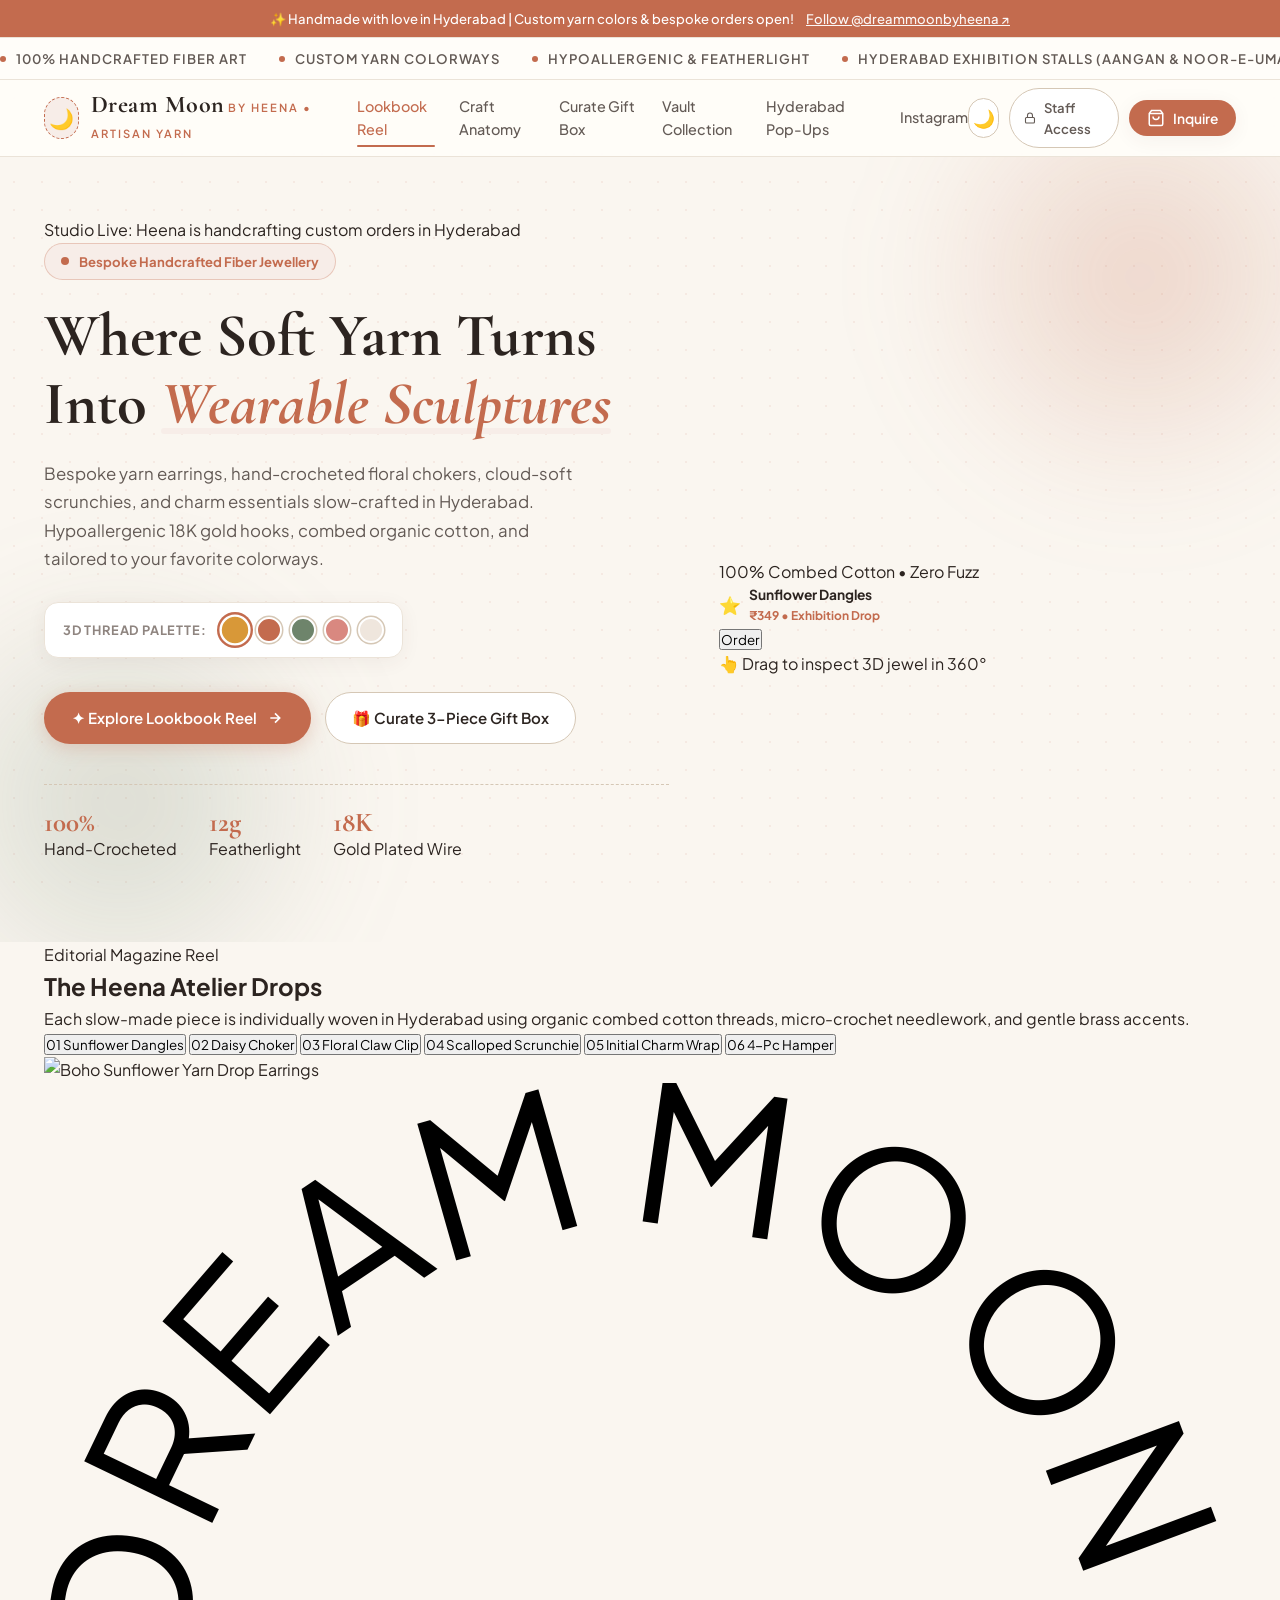
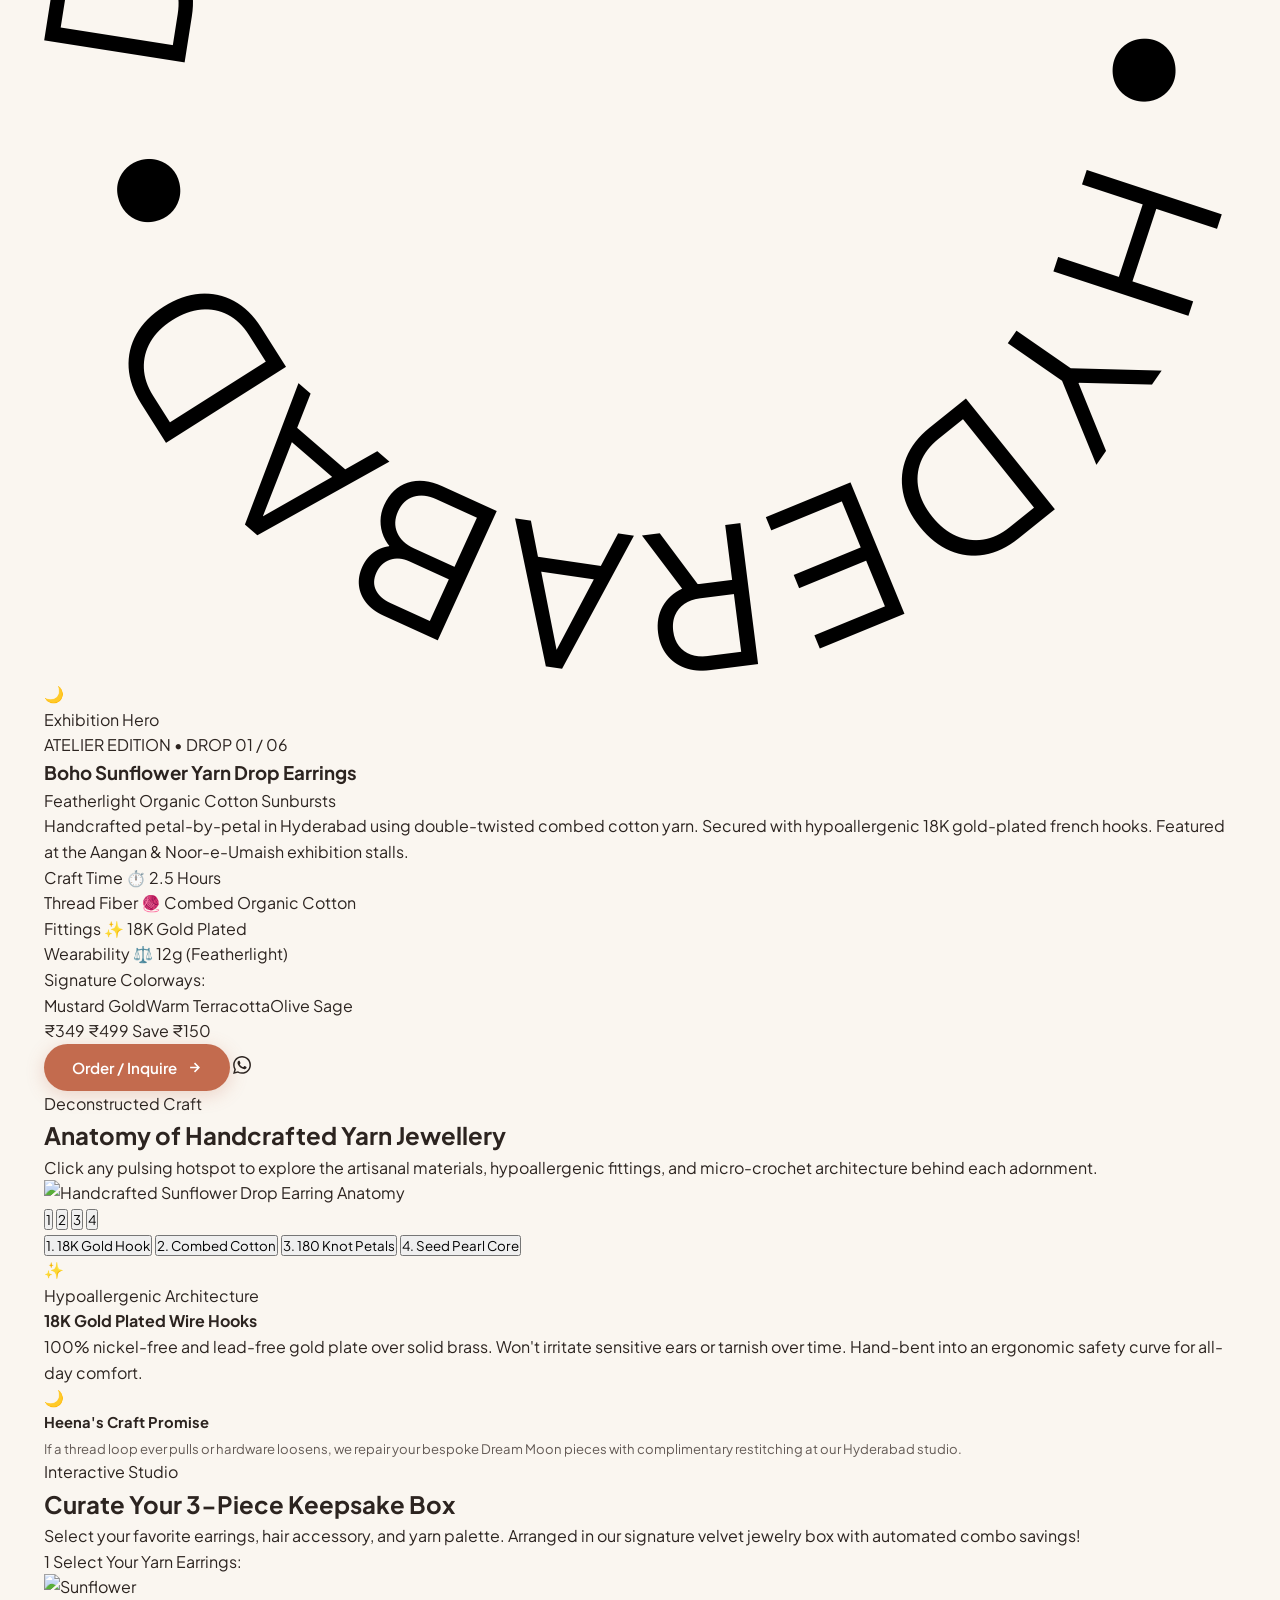
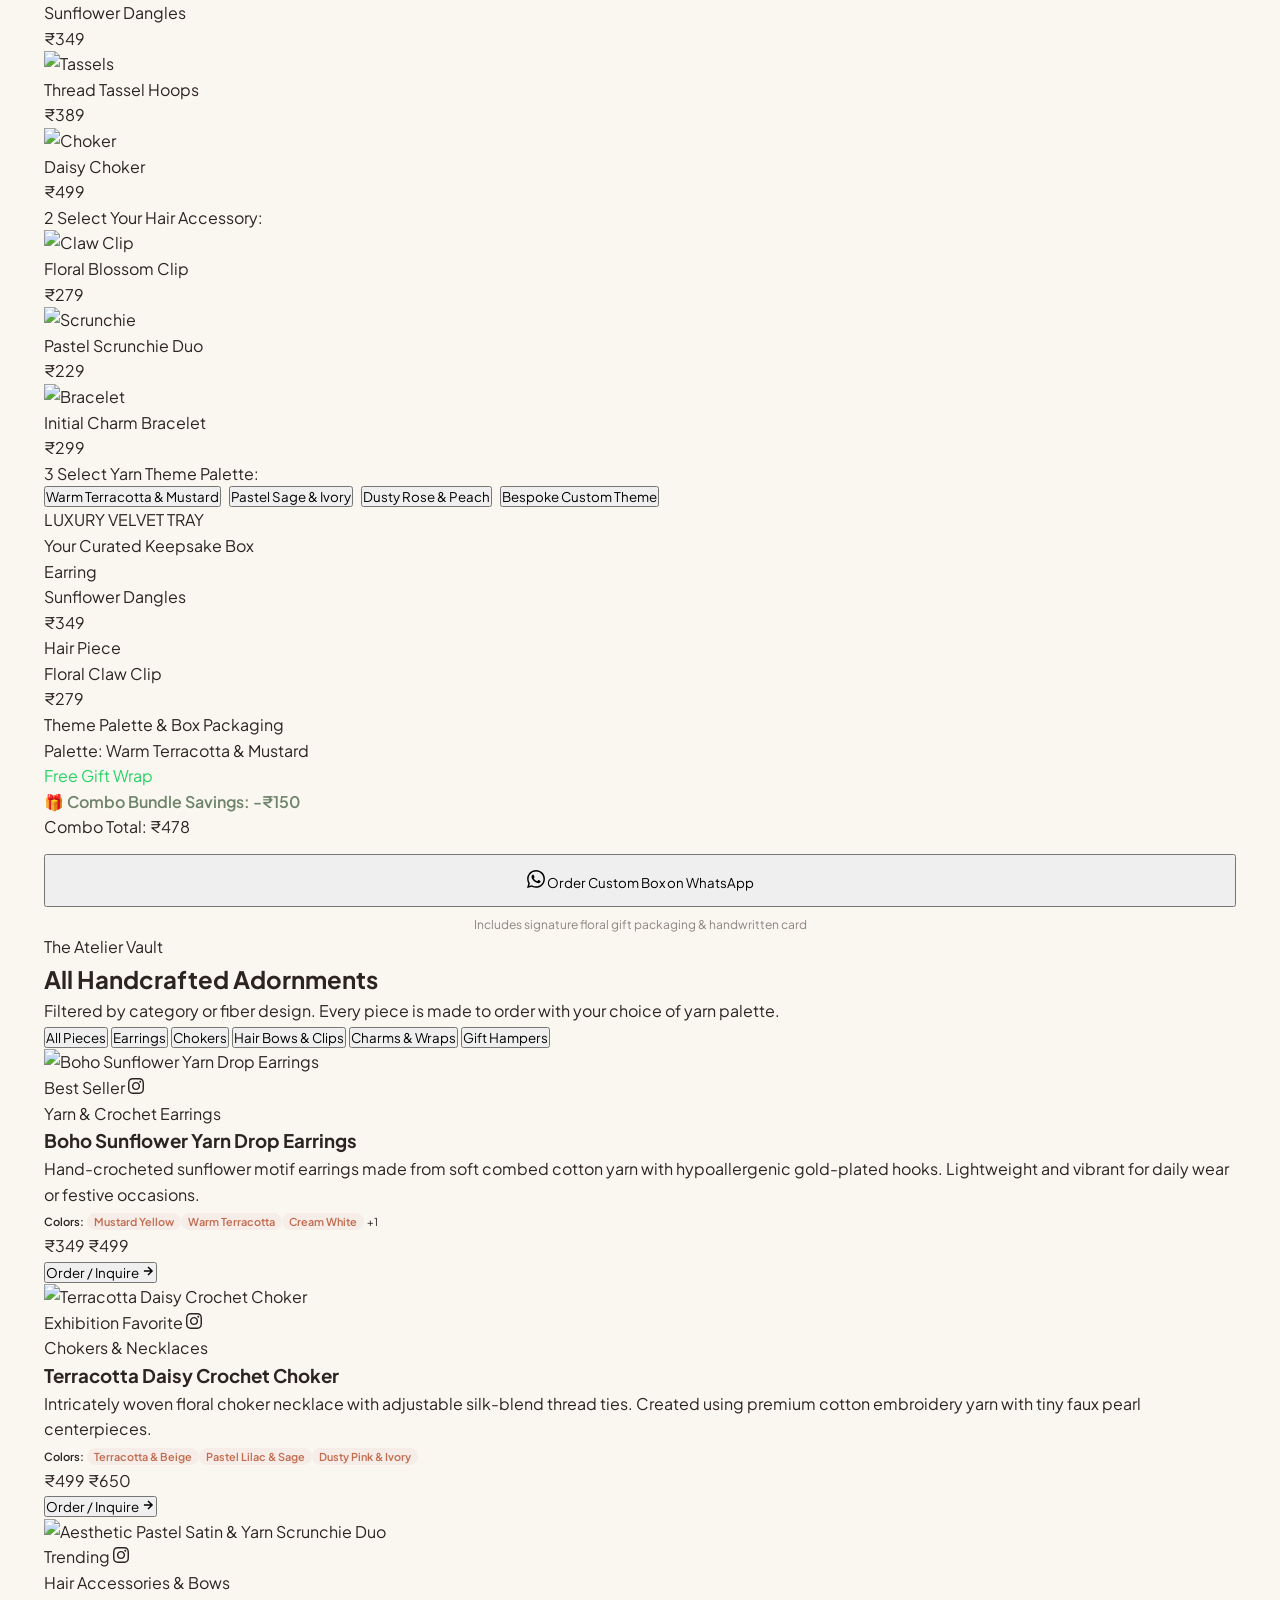
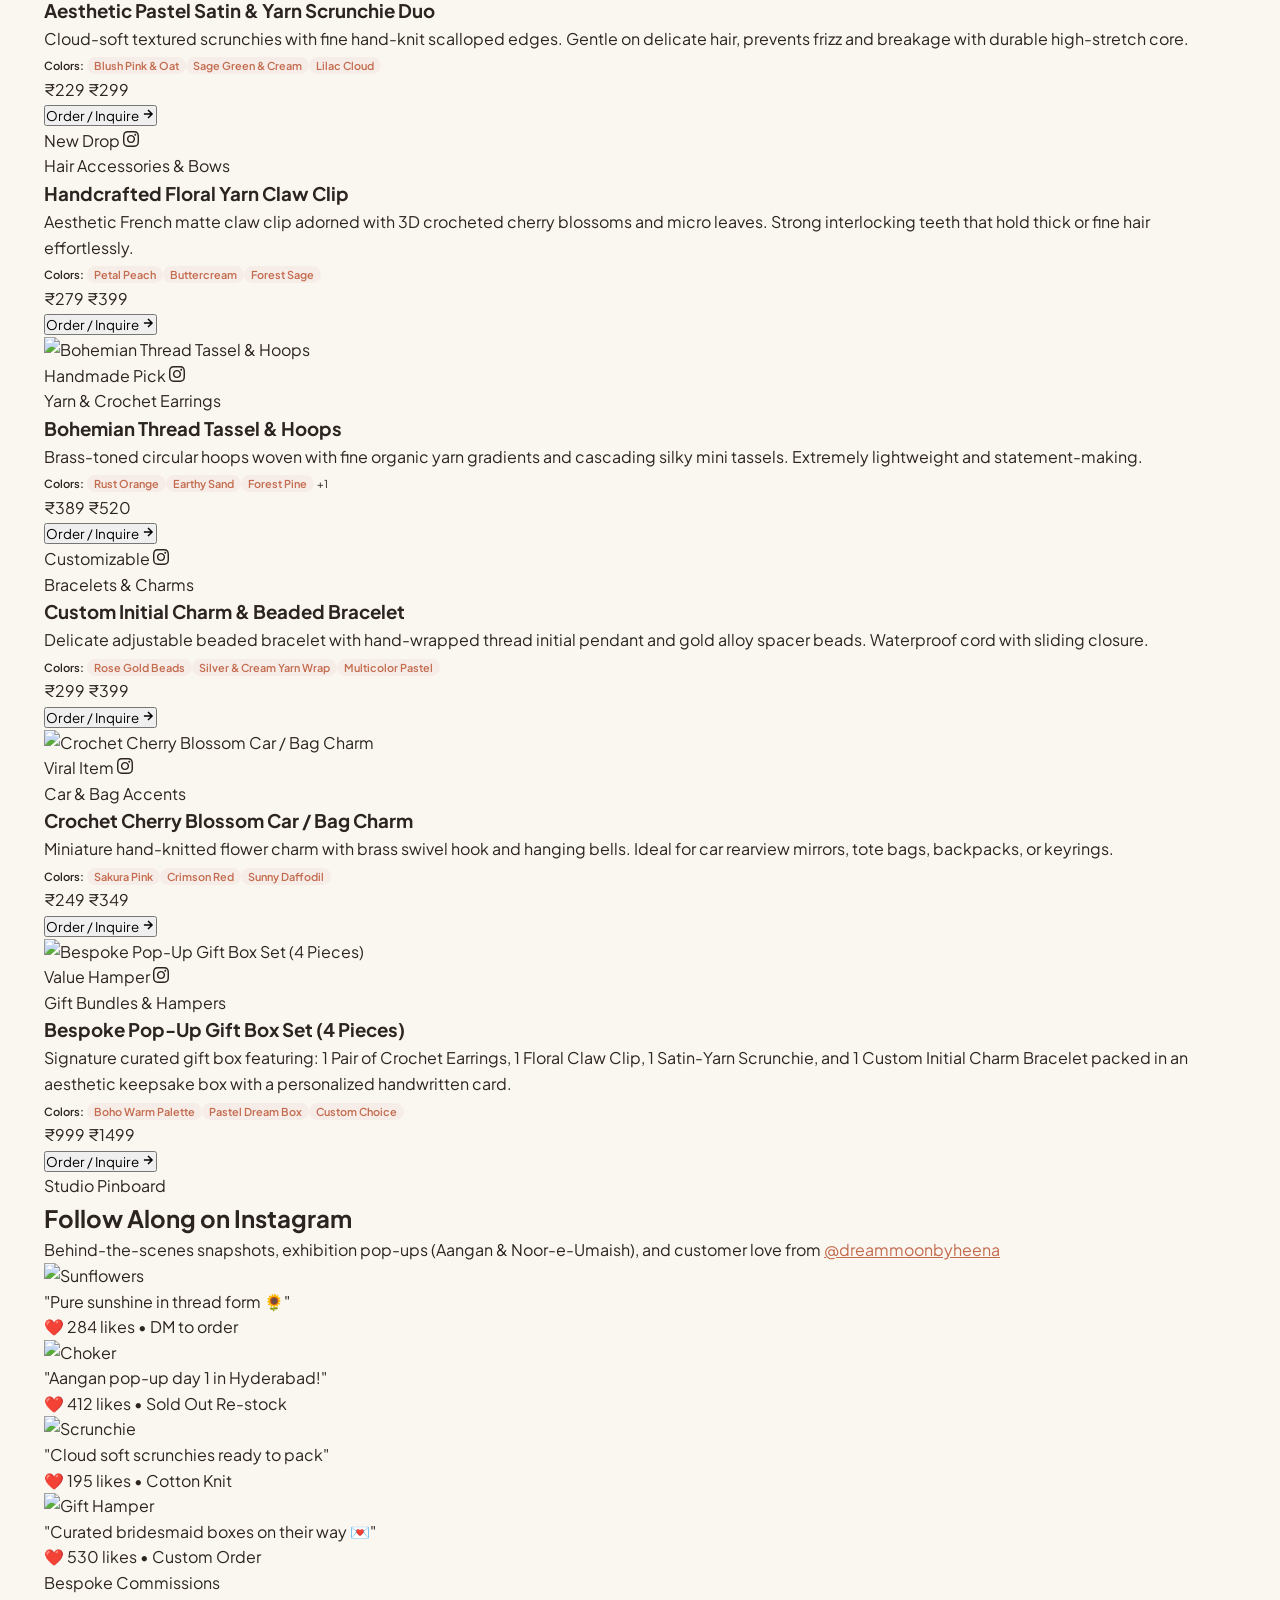
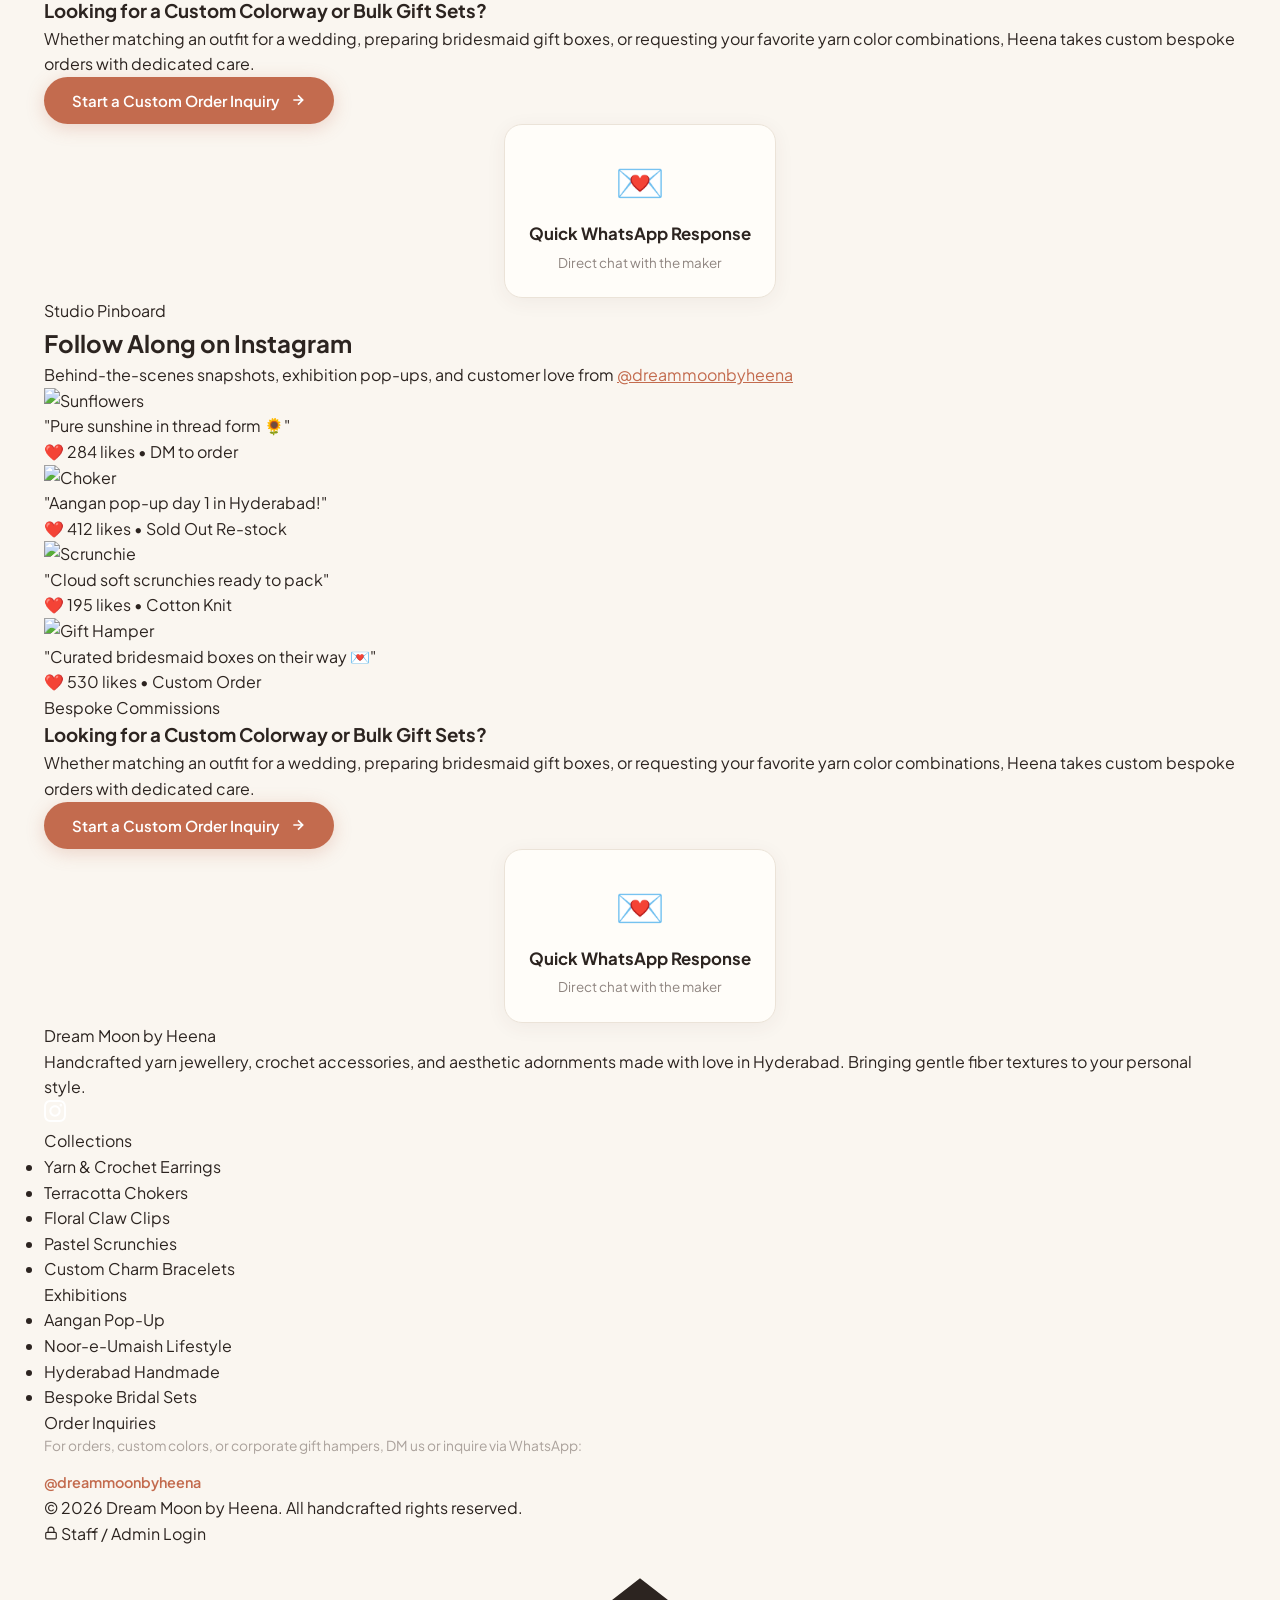
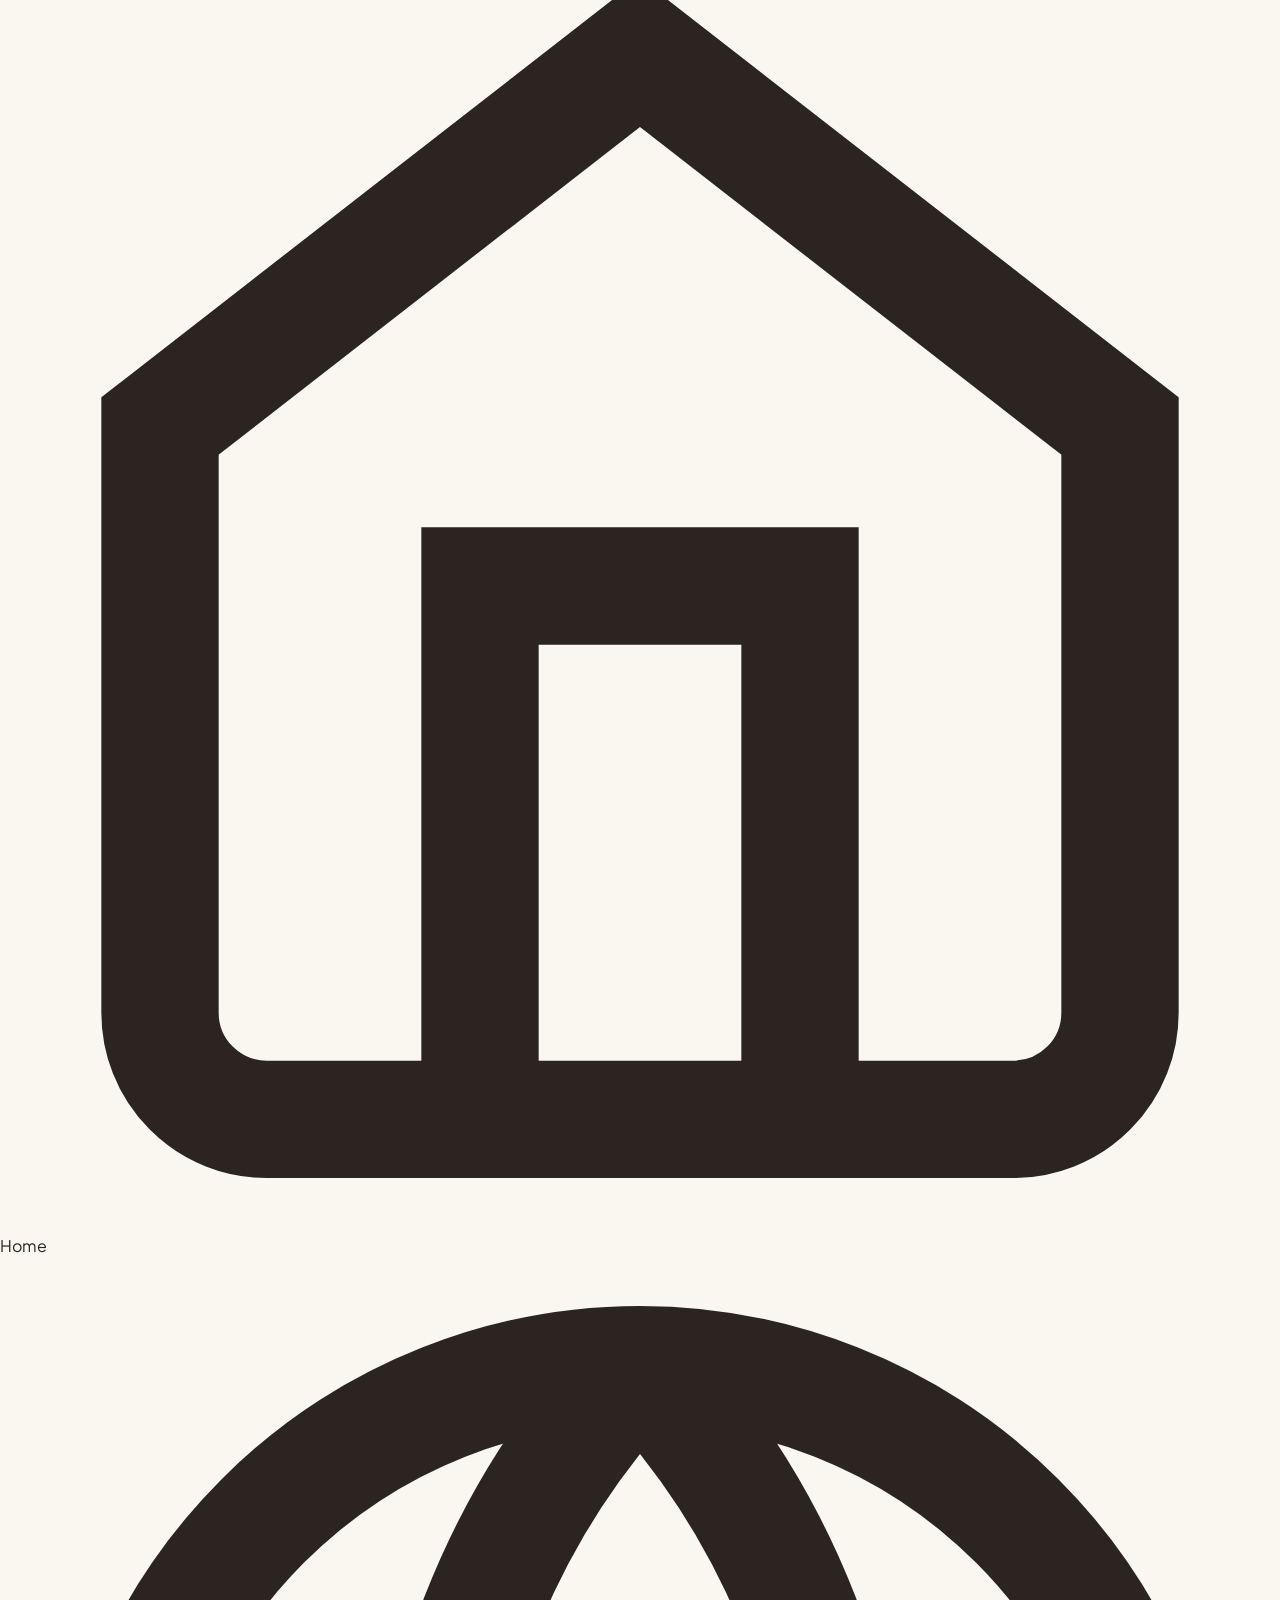
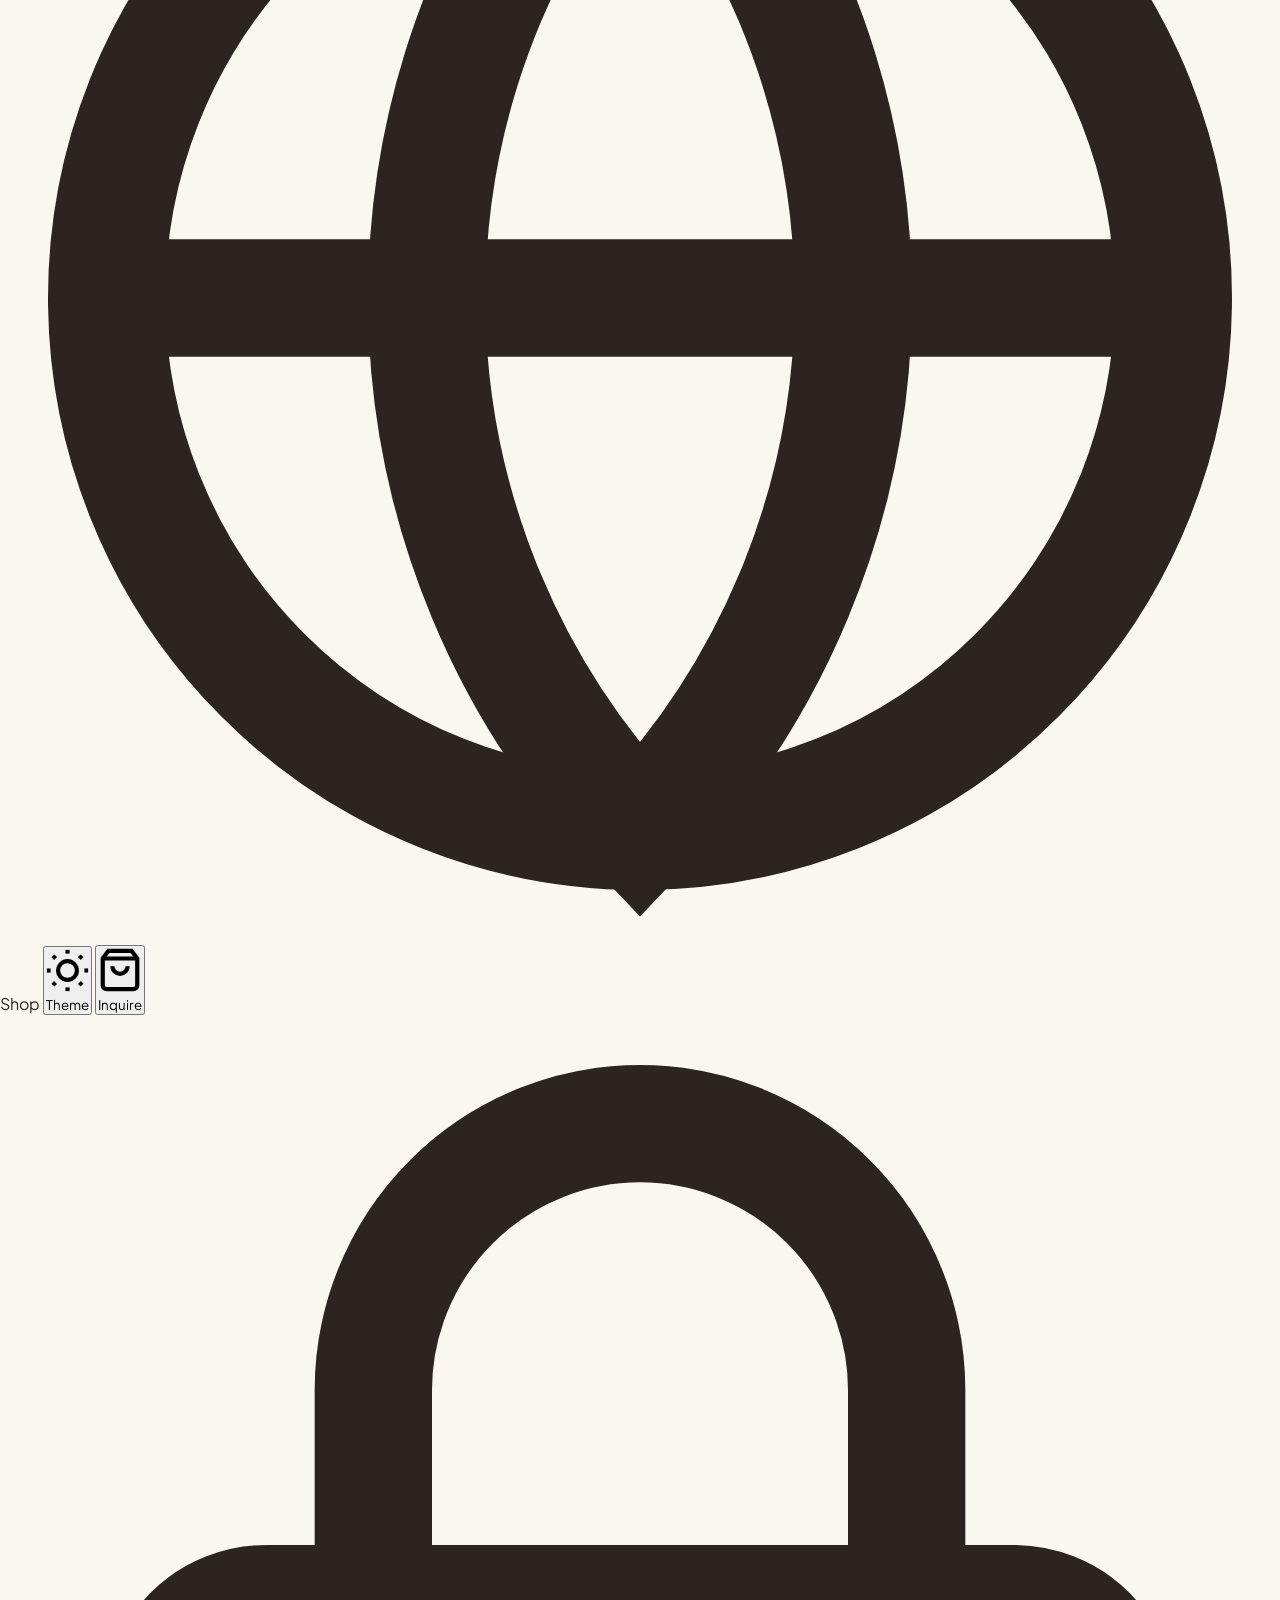
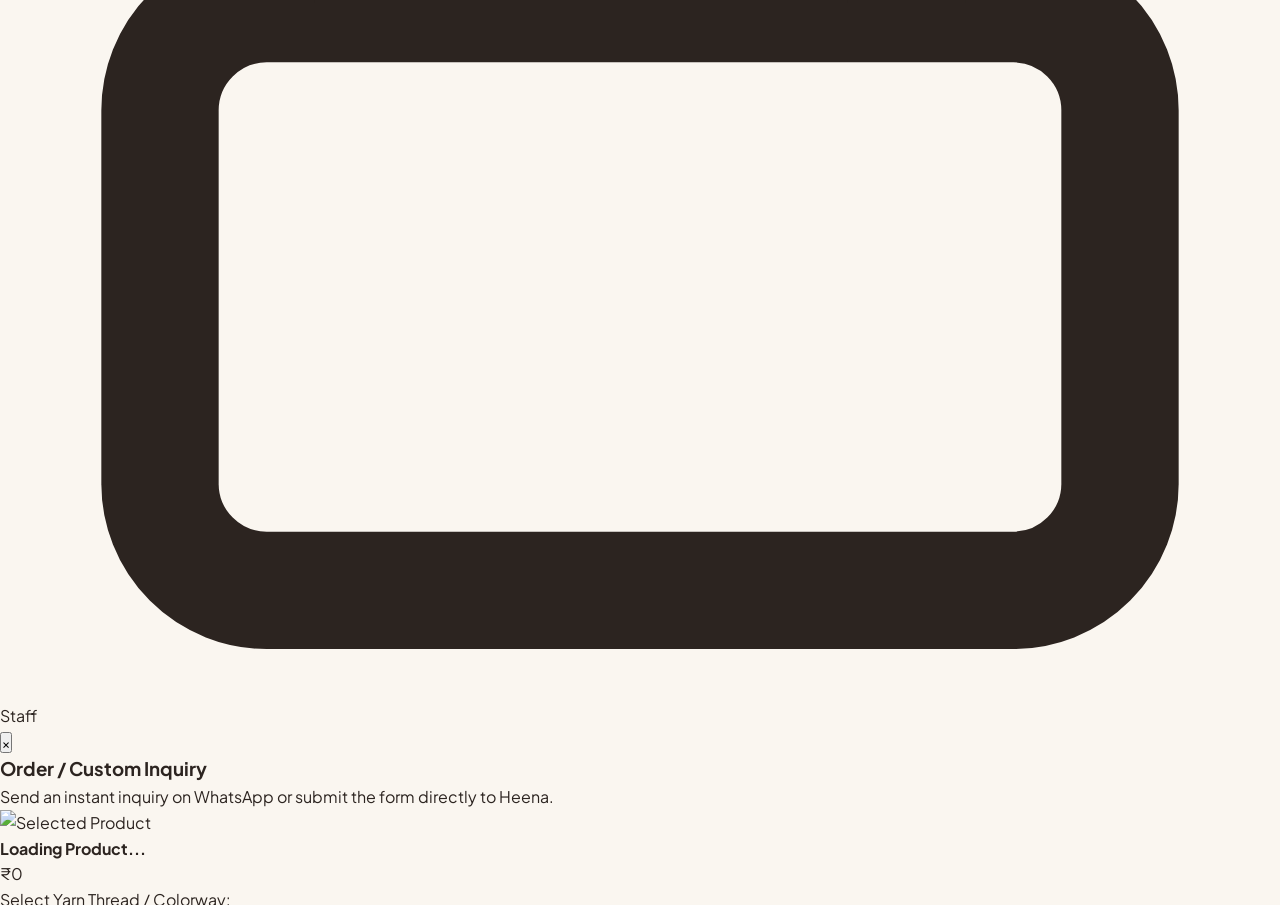
==== commit 9e1dd147: "Implement real 3D WebGL ThreeJS hero animation with interactive yarn jewel and redesigned haute edit" ====
--- a/index.html
+++ b/index.html
@@ -9,6 +9,9 @@
   <!-- Favicon & Fonts -->
   <link rel="icon" href="data:image/svg+xml,<svg xmlns='http://www.w3.org/2000/svg' viewBox='0 0 100 100'><text y='.9em' font-size='90'>🌙</text></svg>">
   <link rel="stylesheet" href="css/style.css">
+  
+  <!-- Three.js Library for 3D Hero WebGL Visuals -->
+  <script src="https://cdnjs.cloudflare.com/ajax/libs/three.js/r128/three.min.js"></script>
 </head>
 <body>
 
@@ -52,11 +55,12 @@
 
       <!-- Desktop Navigation -->
       <nav class="main-nav" aria-label="Main Navigation">
-        <a href="#collection" class="nav-link active">Collection</a>
-        <a href="#categories" class="nav-link">Categories</a>
-        <a href="#story" class="nav-link">Our Story</a>
-        <a href="#instagram" class="nav-link">Instagram Feed</a>
-        <a href="#custom-order" class="nav-link">Custom Inquiry</a>
+        <a href="#lookbook" class="nav-link active">Lookbook Reel</a>
+        <a href="#craft-anatomy" class="nav-link">Craft Anatomy</a>
+        <a href="#gift-studio" class="nav-link">Curate Gift Box</a>
+        <a href="#collection" class="nav-link">Vault Collection</a>
+        <a href="#story" class="nav-link">Hyderabad Pop-Ups</a>
+        <a href="#instagram" class="nav-link">Instagram</a>
       </nav>
 
       <!-- Nav Actions -->
@@ -110,20 +114,23 @@
       </div>
 
       <div class="mobile-drawer-links">
+        <a href="#lookbook" class="mobile-drawer-link" onclick="closeMobileDrawer()">
+          <span>✦ Lookbook Reel</span> <span>→</span>
+        </a>
+        <a href="#craft-anatomy" class="mobile-drawer-link" onclick="closeMobileDrawer()">
+          <span>🧶 Craft Anatomy</span> <span>→</span>
+        </a>
+        <a href="#gift-studio" class="mobile-drawer-link" onclick="closeMobileDrawer()">
+          <span>🎁 Curate Gift Box</span> <span>→</span>
+        </a>
         <a href="#collection" class="mobile-drawer-link" onclick="closeMobileDrawer()">
-          <span>Collection</span> <span>→</span>
-        </a>
-        <a href="#categories" class="mobile-drawer-link" onclick="closeMobileDrawer()">
-          <span>Categories</span> <span>→</span>
+          <span>✨ Vault Collection</span> <span>→</span>
         </a>
         <a href="#story" class="mobile-drawer-link" onclick="closeMobileDrawer()">
-          <span>About Heena</span> <span>→</span>
+          <span>🎪 Hyderabad Pop-Ups</span> <span>→</span>
         </a>
         <a href="#instagram" class="mobile-drawer-link" onclick="closeMobileDrawer()">
-          <span>Instagram Feed</span> <span>↗</span>
-        </a>
-        <a href="#custom-order" class="mobile-drawer-link" onclick="closeMobileDrawer()">
-          <span>Custom Orders</span> <span>→</span>
+          <span>📷 Instagram Moodboard</span> <span>↗</span>
         </a>
       </div>
 
@@ -142,20 +149,12 @@
     </div>
   </div>
 
-  <!-- Animated Hero Section with 3D Coverflow Deck & SVG Stitching -->
+  <!-- 3D Interactive Three.js Hero Section -->
   <section class="hero-section" id="hero">
     
     <!-- Ambient Blur Glows -->
     <div class="hero-ambient-blob top-right" aria-hidden="true"></div>
     <div class="hero-ambient-blob bottom-left" aria-hidden="true"></div>
-
-    <!-- Animated SVG Yarn Stitching Thread Ribbon -->
-    <div class="hero-stitch-layer" aria-hidden="true">
-      <svg width="100%" height="100%" viewBox="0 0 1440 600" preserveAspectRatio="none">
-        <path class="yarn-stitch-line" d="M -50,180 Q 250,50 500,220 T 1000,140 Q 1250,260 1500,120" />
-        <path class="yarn-stitch-line" style="animation-duration: 28s; opacity: 0.25; stroke-dasharray: 8 14;" d="M -50,420 Q 300,520 650,380 T 1200,480 Q 1350,390 1500,440" />
-      </svg>
-    </div>
 
     <div class="container hero-grid">
       
@@ -170,138 +169,203 @@
 
         <div class="hero-eyebrow">
           <span class="pulse-dot"></span>
-          <span>Slow-Crafted Fiber Jewellery & Accessories</span>
+          <span>Bespoke Handcrafted Fiber Jewellery</span>
         </div>
 
         <h1 class="hero-title">
-          Where Soft Yarn Turns Into <span class="italic-highlight">Timeless Adornments</span>
+          Where Soft Yarn Turns Into <span class="italic-highlight">Wearable Sculptures</span>
         </h1>
 
         <p class="hero-subtitle">
-          Bespoke yarn earrings, hand-crocheted floral chokers, cloud-soft scrunchies, and charm essentials made with artisanal passion in Hyderabad. Featherlight, hypoallergenic, and tailored to your favorite colorways.
+          Bespoke yarn earrings, hand-crocheted floral chokers, cloud-soft scrunchies, and charm essentials slow-crafted in Hyderabad. Hypoallergenic 18K gold hooks, combed organic cotton, and tailored to your favorite colorways.
         </p>
 
-        <!-- Interactive Yarn Colorway Previewer -->
+        <!-- Interactive 3D Colorway Morph Selector -->
         <div class="hero-colorway-bar">
-          <span class="hero-colorway-label">Switch Color Palette:</span>
+          <span class="hero-colorway-label">3D Thread Palette:</span>
           <div class="hero-colorway-chips">
-            <button class="hero-palette-dot active" style="background:#D89838;" title="Mustard Yellow" onclick="jumpCoverflow(0, this)"></button>
-            <button class="hero-palette-dot" style="background:#C36B4E;" title="Warm Terracotta" onclick="jumpCoverflow(1, this)"></button>
-            <button class="hero-palette-dot" style="background:#6E846B;" title="Olive Sage" onclick="jumpCoverflow(2, this)"></button>
-            <button class="hero-palette-dot" style="background:#D98880;" title="Blush Rose" onclick="jumpCoverflow(3, this)"></button>
-            <button class="hero-palette-dot" style="background:#EFE6DD;" title="Ivory Cream" onclick="jumpCoverflow(4, this)"></button>
+            <button class="hero-palette-dot active" style="background:#D89838;" title="Mustard Yellow" onclick="morph3DYarnColor('mustard', this)"></button>
+            <button class="hero-palette-dot" style="background:#C36B4E;" title="Warm Terracotta" onclick="morph3DYarnColor('terracotta', this)"></button>
+            <button class="hero-palette-dot" style="background:#6E846B;" title="Olive Sage" onclick="morph3DYarnColor('sage', this)"></button>
+            <button class="hero-palette-dot" style="background:#D98880;" title="Blush Rose" onclick="morph3DYarnColor('rose', this)"></button>
+            <button class="hero-palette-dot" style="background:#EFE6DD;" title="Ivory Cream" onclick="morph3DYarnColor('cream', this)"></button>
           </div>
         </div>
 
         <div class="hero-cta-group">
-          <a href="#collection" class="btn-primary">
-            <span>Explore Creations</span>
+          <a href="#lookbook" class="btn-primary">
+            <span>✦ Explore Lookbook Reel</span>
             <svg width="16" height="16" viewBox="0 0 24 24" fill="none" stroke="currentColor" stroke-width="2.5"><path d="M5 12h14M12 5l7 7-7 7"/></svg>
           </a>
           <a href="#gift-studio" class="btn-secondary">
-            <span>🎁 Build 3-Piece Gift Box</span>
+            <span>🎁 Curate 3-Piece Gift Box</span>
           </a>
         </div>
 
         <div class="hero-highlights">
           <div class="highlight-item">
             <span class="highlight-num">100%</span>
-            <span class="highlight-label">Handcrafted</span>
+            <span class="highlight-label">Hand-Crocheted</span>
           </div>
           <div class="highlight-item">
-            <span class="highlight-num">170+</span>
-            <span class="highlight-label">Instagram Drops</span>
+            <span class="highlight-num">12g</span>
+            <span class="highlight-label">Featherlight</span>
           </div>
           <div class="highlight-item">
-            <span class="highlight-num">Pure</span>
-            <span class="highlight-label">Combed Cotton</span>
-          </div>
-        </div>
-      </div>
-
-      <!-- Right 3D Interactive Coverflow Carousel Deck -->
-      <div class="hero-visual-cluster">
+            <span class="highlight-num">18K</span>
+            <span class="highlight-label">Gold Plated Wire</span>
+          </div>
+        </div>
+      </div>
+
+      <!-- Right 3D Interactive Three.js WebGL Stage -->
+      <div class="hero-3d-wrapper">
+        <div class="hero-3d-stage" id="hero3dStage" title="Drag to rotate 3D jewel in 360°">
+          <canvas id="hero3dCanvas"></canvas>
+          
+          <!-- Floating Glass Info Pills (3D Parallax Tilt) -->
+          <div class="hero-3d-badge top-right">
+            <span class="badge-dot"></span>
+            <span>100% Combed Cotton • Zero Fuzz</span>
+          </div>
+
+          <div class="hero-3d-badge bottom-left" onclick="openOrderModal('dm-001')">
+            <div style="display:flex; align-items:center; gap:8px;">
+              <span style="font-size:1.1rem;">⭐</span>
+              <div>
+                <div style="font-weight:700; font-size:0.86rem; color:var(--text-primary);">Sunflower Dangles</div>
+                <div style="font-size:0.75rem; color:var(--terracotta); font-weight:700;">₹349 • Exhibition Drop</div>
+              </div>
+            </div>
+            <button class="badge-action-btn">Order</button>
+          </div>
+
+          <!-- Orbit Drag Prompt -->
+          <div class="hero-3d-orbit-hint">
+            <span>👆 Drag to inspect 3D jewel in 360°</span>
+          </div>
+        </div>
+      </div>
+
+    </div>
+  </section>
+
+  <!-- 1. The Haute Lookbook Reel (Editorial Split-Screen Magazine Showcase) -->
+  <section class="lookbook-section" id="lookbook">
+    <div class="container">
+      
+      <div class="section-header">
+        <span class="section-eyebrow">Editorial Magazine Reel</span>
+        <h2 class="section-title">The Heena Atelier Drops</h2>
+        <p class="section-desc">Each slow-made piece is individually woven in Hyderabad using organic combed cotton threads, micro-crochet needlework, and gentle brass accents.</p>
+      </div>
+
+      <!-- Lookbook Drops Numbered Tab Navigation -->
+      <div class="lookbook-tabs-nav">
+        <button class="lookbook-tab-pill active" onclick="selectLookbookDrop(0)">
+          <span class="tab-num">01</span>
+          <span class="tab-title">Sunflower Dangles</span>
+        </button>
+        <button class="lookbook-tab-pill" onclick="selectLookbookDrop(1)">
+          <span class="tab-num">02</span>
+          <span class="tab-title">Daisy Choker</span>
+        </button>
+        <button class="lookbook-tab-pill" onclick="selectLookbookDrop(2)">
+          <span class="tab-num">03</span>
+          <span class="tab-title">Floral Claw Clip</span>
+        </button>
+        <button class="lookbook-tab-pill" onclick="selectLookbookDrop(3)">
+          <span class="tab-num">04</span>
+          <span class="tab-title">Scalloped Scrunchie</span>
+        </button>
+        <button class="lookbook-tab-pill" onclick="selectLookbookDrop(4)">
+          <span class="tab-num">05</span>
+          <span class="tab-title">Initial Charm Wrap</span>
+        </button>
+        <button class="lookbook-tab-pill" onclick="selectLookbookDrop(5)">
+          <span class="tab-num">06</span>
+          <span class="tab-title">4-Pc Hamper</span>
+        </button>
+      </div>
+
+      <!-- Lookbook Active Editorial Spread (Rendered dynamically or initialized) -->
+      <div id="lookbookSpreadContainer" class="lookbook-spread-wrap">
+        <!-- Rendered via js/app.js -->
+      </div>
+
+    </div>
+  </section>
+
+  <!-- 2. Interactive "Craft & Anatomy" Showcase -->
+  <section class="anatomy-section" id="craft-anatomy">
+    <div class="container">
+      
+      <div class="section-header">
+        <span class="section-eyebrow">Deconstructed Craft</span>
+        <h2 class="section-title">Anatomy of Handcrafted Yarn Jewellery</h2>
+        <p class="section-desc">Click any pulsing hotspot to explore the artisanal materials, hypoallergenic fittings, and micro-crochet architecture behind each adornment.</p>
+      </div>
+
+      <div class="anatomy-grid">
         
-        <div class="coverflow-deck-wrapper" id="coverflowDeck">
-          
-          <!-- Card 0: Sunflower Yarn Drop Earrings -->
-          <div class="coverflow-card pos-center" data-index="0" onclick="handleCardClick(0)">
-            <img src="https://images.unsplash.com/photo-1630019852942-f89202989a59?auto=format&fit=crop&w=800&q=85" alt="Sunflower Yarn Drop Earrings" />
-            <div class="coverflow-card-content">
-              <span class="coverflow-tag">Exhibition Bestseller</span>
-              <div class="coverflow-title">Boho Sunflower Yarn Drops</div>
-              <div class="coverflow-footer">
-                <span class="coverflow-price">₹349</span>
-                <button class="coverflow-btn" onclick="openOrderModal('dm-001'); event.stopPropagation();">Order / Inquire</button>
-              </div>
-            </div>
-          </div>
-
-          <!-- Card 1: Terracotta Daisy Crochet Choker -->
-          <div class="coverflow-card pos-right" data-index="1" onclick="handleCardClick(1)">
-            <img src="https://images.unsplash.com/photo-1599643478518-a784e5dc4c8f?auto=format&fit=crop&w=800&q=85" alt="Terracotta Daisy Choker" />
-            <div class="coverflow-card-content">
-              <span class="coverflow-tag">Artisan Collar</span>
-              <div class="coverflow-title">Terracotta Daisy Choker</div>
-              <div class="coverflow-footer">
-                <span class="coverflow-price">₹499</span>
-                <button class="coverflow-btn" onclick="openOrderModal('dm-002'); event.stopPropagation();">Order / Inquire</button>
-              </div>
-            </div>
-          </div>
-
-          <!-- Card 2: Handcrafted Floral Yarn Claw Clip -->
-          <div class="coverflow-card pos-hidden" data-index="2" onclick="handleCardClick(2)">
-            <img src="https://images.unsplash.com/photo-1535295972055-1c762f4483e5?auto=format&fit=crop&w=800&q=85" alt="Floral Yarn Claw Clip" />
-            <div class="coverflow-card-content">
-              <span class="coverflow-tag">New Hair Drop</span>
-              <div class="coverflow-title">Floral Blossom Claw Clip</div>
-              <div class="coverflow-footer">
-                <span class="coverflow-price">₹279</span>
-                <button class="coverflow-btn" onclick="openOrderModal('dm-004'); event.stopPropagation();">Order / Inquire</button>
-              </div>
-            </div>
-          </div>
-
-          <!-- Card 3: Pastel Satin-Yarn Scrunchie Duo -->
-          <div class="coverflow-card pos-hidden" data-index="3" onclick="handleCardClick(3)">
-            <img src="https://images.unsplash.com/photo-1616683693504-3ea7e9ad6fec?auto=format&fit=crop&w=800&q=85" alt="Pastel Satin Scrunchie Duo" />
-            <div class="coverflow-card-content">
-              <span class="coverflow-tag">Blush Rose Drop</span>
-              <div class="coverflow-title">Pastel Scalloped Scrunchie</div>
-              <div class="coverflow-footer">
-                <span class="coverflow-price">₹229</span>
-                <button class="coverflow-btn" onclick="openOrderModal('dm-003'); event.stopPropagation();">Order / Inquire</button>
-              </div>
-            </div>
-          </div>
-
-          <!-- Card 4: Custom Initial Charm Bracelet -->
-          <div class="coverflow-card pos-left" data-index="4" onclick="handleCardClick(4)">
-            <img src="https://images.unsplash.com/photo-1611591475155-42ac62973e0c?auto=format&fit=crop&w=800&q=85" alt="Initial Charm Bracelet" />
-            <div class="coverflow-card-content">
-              <span class="coverflow-tag">Personalized</span>
-              <div class="coverflow-title">Thread Wrap Charm Bracelet</div>
-              <div class="coverflow-footer">
-                <span class="coverflow-price">₹299</span>
-                <button class="coverflow-btn" onclick="openOrderModal('dm-006'); event.stopPropagation();">Order / Inquire</button>
-              </div>
-            </div>
-          </div>
-
-        </div>
-
-        <!-- Deck Controls & Pagination -->
-        <div class="coverflow-controls">
-          <button class="coverflow-nav-btn" onclick="prevCoverflow()" aria-label="Previous Creation">‹</button>
-          <div class="coverflow-dots">
-            <span class="coverflow-dot active" onclick="jumpCoverflow(0)"></span>
-            <span class="coverflow-dot" onclick="jumpCoverflow(1)"></span>
-            <span class="coverflow-dot" onclick="jumpCoverflow(2)"></span>
-            <span class="coverflow-dot" onclick="jumpCoverflow(3)"></span>
-            <span class="coverflow-dot" onclick="jumpCoverflow(4)"></span>
-          </div>
-          <button class="coverflow-nav-btn" onclick="nextCoverflow()" aria-label="Next Creation">›</button>
+        <!-- Left: Centerpiece Visual with Interactive Pulsing Hotspots -->
+        <div class="anatomy-visual-container">
+          <div class="anatomy-mat-frame">
+            <img src="https://images.unsplash.com/photo-1630019852942-f89202989a59?auto=format&fit=crop&w=1000&q=85" alt="Handcrafted Sunflower Drop Earring Anatomy" class="anatomy-main-img" />
+            
+            <!-- Hotspot 1: 18K Gold Plated Hook (Top) -->
+            <button class="hotspot-marker active" data-id="1" style="top:18%; left:50%;" onclick="highlightHotspot(1)" aria-label="18K Gold Hook">
+              <span class="hotspot-ping"></span>
+              <span class="hotspot-inner">1</span>
+            </button>
+
+            <!-- Hotspot 2: Combed Cotton Thread (Left) -->
+            <button class="hotspot-marker" data-id="2" style="top:52%; left:26%;" onclick="highlightHotspot(2)" aria-label="Combed Cotton Thread">
+              <span class="hotspot-ping"></span>
+              <span class="hotspot-inner">2</span>
+            </button>
+
+            <!-- Hotspot 3: 180 Knot Petal Architecture (Right) -->
+            <button class="hotspot-marker" data-id="3" style="top:62%; left:74%;" onclick="highlightHotspot(3)" aria-label="Crochet Petal Architecture">
+              <span class="hotspot-ping"></span>
+              <span class="hotspot-inner">3</span>
+            </button>
+
+            <!-- Hotspot 4: Freshwater Seed Pearl (Center) -->
+            <button class="hotspot-marker" data-id="4" style="top:58%; left:50%;" onclick="highlightHotspot(4)" aria-label="Natural Seed Pearl">
+              <span class="hotspot-ping"></span>
+              <span class="hotspot-inner">4</span>
+            </button>
+          </div>
+
+          <!-- Quick click strip for mobile -->
+          <div class="anatomy-quick-pills">
+            <button class="quick-pill active" onclick="highlightHotspot(1)">1. 18K Gold Hook</button>
+            <button class="quick-pill" onclick="highlightHotspot(2)">2. Combed Cotton</button>
+            <button class="quick-pill" onclick="highlightHotspot(3)">3. 180 Knot Petals</button>
+            <button class="quick-pill" onclick="highlightHotspot(4)">4. Seed Pearl Core</button>
+          </div>
+        </div>
+
+        <!-- Right: Active Callout Detail Card -->
+        <div class="anatomy-card-wrapper">
+          <div class="anatomy-active-card" id="anatomyActiveCard">
+            <div class="anatomy-card-icon">✨</div>
+            <span class="anatomy-card-tag">Hypoallergenic Architecture</span>
+            <h4 class="anatomy-card-title">18K Gold Plated Wire Hooks</h4>
+            <p class="anatomy-card-desc">100% nickel-free and lead-free gold plate over solid brass wire. Won't irritate sensitive ears or tarnish over time. Hand-bent into an ergonomic safety curve for all-day comfort.</p>
+          </div>
+
+          <!-- Artisan Guarantee Box -->
+          <div class="artisan-guarantee-box">
+            <div class="guarantee-icon">🌙</div>
+            <div>
+              <div style="font-weight:700; font-size:0.92rem; color:var(--text-primary); margin-bottom:4px;">Heena's Craft Promise</div>
+              <p style="font-size:0.82rem; color:var(--text-secondary); line-height:1.6; margin:0;">
+                If a thread loop ever pulls or hardware loosens, we repair your bespoke Dream Moon pieces with complimentary restitching at our Hyderabad studio.
+              </p>
+            </div>
+          </div>
         </div>
 
       </div>
@@ -309,171 +373,14 @@
     </div>
   </section>
 
-  <!-- Category & Product Catalog Section (With Bento Layout Toggle) -->
-  <section class="catalog-section" id="collection">
-    <div class="container">
-      
-      <div class="section-header" id="categories">
-        <span class="section-eyebrow">Curated Collection</span>
-        <h2 class="section-title">Handmade Yarn & Aesthetic Essentials</h2>
-        <p class="section-desc">Each piece is individually crocheted and assembled by Heena using organic yarn, soft combed threads, and delicate brass accents.</p>
-      </div>
-
-      <!-- Layout Switcher & Filter Tabs Bar -->
-      <div class="catalog-layout-header">
-        
-        <!-- Filter Tabs (Horizontal Swipe on Mobile) -->
-        <div class="category-filter-wrap" id="categoryFilters" style="margin-bottom:0;">
-          <button class="filter-btn active" data-category="all">All Pieces</button>
-          <button class="filter-btn" data-category="earrings">Earrings</button>
-          <button class="filter-btn" data-category="necklaces">Chokers</button>
-          <button class="filter-btn" data-category="hair">Hair Bows</button>
-          <button class="filter-btn" data-category="bracelets">Charms</button>
-          <button class="filter-btn" data-category="charms">Bag Accents</button>
-          <button class="filter-btn" data-category="gifts">Gift Hampers</button>
-        </div>
-
-        <!-- View Switcher -->
-        <div class="layout-switch-group">
-          <button class="layout-toggle-btn active" id="btnBentoView" onclick="switchCatalogLayout('bento')">
-            <span>✦ Bento View</span>
-          </button>
-          <button class="layout-toggle-btn" id="btnGridView" onclick="switchCatalogLayout('grid')">
-            <span>⊞ Classic Grid</span>
-          </button>
-        </div>
-
-      </div>
-
-      <!-- Bento Box Editorial Showcase -->
-      <div class="bento-grid" id="bentoCatalogGrid">
-        
-        <!-- Bento 1: Large Spotlight (2x2) -->
-        <div class="bento-card bento-hero" data-category="earrings">
-          <div class="bento-media">
-            <img src="https://images.unsplash.com/photo-1630019852942-f89202989a59?auto=format&fit=crop&w=1000&q=85" alt="Boho Sunflower Yarn Drop Earrings" />
-            <span class="card-badge" style="top:16px; left:16px;">⭐ Bestseller</span>
-          </div>
-          <div class="bento-body">
-            <span class="bento-tag">Featured Atelier Piece</span>
-            <h3 class="bento-title">Boho Sunflower Yarn Drop Earrings</h3>
-            <p class="bento-desc">Hand-crocheted sunflower petals made from combed organic cotton yarn with hypoallergenic gold-plated hooks. Featherlight and vibrant.</p>
-            <div style="display:flex; gap:6px; margin-bottom:14px;">
-              <span style="font-size:0.75rem; font-weight:600; color:var(--text-muted);">Thread Colors:</span>
-              <span style="background:var(--terracotta-light); color:var(--terracotta); padding:2px 8px; border-radius:12px; font-size:0.72rem; font-weight:700;">Mustard Yellow</span>
-              <span style="background:var(--terracotta-light); color:var(--terracotta); padding:2px 8px; border-radius:12px; font-size:0.72rem; font-weight:700;">Warm Terracotta</span>
-              <span style="background:var(--terracotta-light); color:var(--terracotta); padding:2px 8px; border-radius:12px; font-size:0.72rem; font-weight:700;">Olive Sage</span>
-            </div>
-            <div class="bento-footer">
-              <span class="bento-price">₹349 <small style="font-size:0.8rem; text-decoration:line-through; color:var(--text-muted);">₹499</small></span>
-              <button class="btn-primary" style="padding:8px 18px; font-size:0.84rem;" onclick="openOrderModal('dm-001')">
-                <span>Inquire Order</span>
-              </button>
-            </div>
-          </div>
-        </div>
-
-        <!-- Bento 2: Wide Panoramic (2x1) -->
-        <div class="bento-card bento-wide" data-category="necklaces">
-          <div class="bento-media">
-            <img src="https://images.unsplash.com/photo-1599643478518-a784e5dc4c8f?auto=format&fit=crop&w=800&q=85" alt="Terracotta Daisy Crochet Choker" />
-            <span class="card-badge" style="top:12px; left:12px;">Exhibition Star</span>
-          </div>
-          <div class="bento-body">
-            <span class="bento-tag">Chokers & Collars</span>
-            <h3 class="bento-title">Terracotta Daisy Crochet Choker</h3>
-            <p class="bento-desc">Intricately woven floral choker with adjustable silk ties and tiny faux pearl centers.</p>
-            <div class="bento-footer">
-              <span class="bento-price">₹499</span>
-              <button class="card-action-btn" onclick="openOrderModal('dm-002')">Inquire</button>
-            </div>
-          </div>
-        </div>
-
-        <!-- Bento 3: Square (1x1) -->
-        <div class="bento-card" data-category="hair">
-          <div class="bento-media" style="height:210px;">
-            <img src="https://images.unsplash.com/photo-1616683693504-3ea7e9ad6fec?auto=format&fit=crop&w=600&q=85" alt="Aesthetic Pastel Satin Scrunchie" />
-            <span class="card-badge" style="top:12px; left:12px;">Trending</span>
-          </div>
-          <div class="bento-body">
-            <span class="bento-tag">Hair Accessories</span>
-            <h3 class="bento-title" style="font-size:1.15rem;">Pastel Satin & Yarn Scrunchie Duo</h3>
-            <div class="bento-footer">
-              <span class="bento-price">₹229</span>
-              <button class="card-action-btn" onclick="openOrderModal('dm-003')">Inquire</button>
-            </div>
-          </div>
-        </div>
-
-        <!-- Bento 4: Square (1x1) -->
-        <div class="bento-card" data-category="bracelets">
-          <div class="bento-media" style="height:210px;">
-            <img src="https://images.unsplash.com/photo-1611591475155-42ac62973e0c?auto=format&fit=crop&w=600&q=85" alt="Custom Initial Charm Bracelet" />
-            <span class="card-badge" style="top:12px; left:12px;">Customizable</span>
-          </div>
-          <div class="bento-body">
-            <span class="bento-tag">Bracelets & Charms</span>
-            <h3 class="bento-title" style="font-size:1.15rem;">Custom Initial Beaded Bracelet</h3>
-            <div class="bento-footer">
-              <span class="bento-price">₹299</span>
-              <button class="card-action-btn" onclick="openOrderModal('dm-006')">Inquire</button>
-            </div>
-          </div>
-        </div>
-
-        <!-- Bento 5: Tall Card (1x2) -->
-        <div class="bento-card bento-tall" data-category="hair">
-          <div class="bento-media">
-            <img src="https://images.unsplash.com/photo-1535295972055-1c762f4483e5?auto=format&fit=crop&w=600&q=85" alt="Floral Yarn Claw Clip" />
-            <span class="card-badge" style="top:12px; left:12px;">New Drop</span>
-          </div>
-          <div class="bento-body">
-            <span class="bento-tag">French Matte Clip</span>
-            <h3 class="bento-title">Floral Blossom Yarn Claw Clip</h3>
-            <p class="bento-desc">Matte aesthetic clip adorned with 3D crocheted cherry blossoms. Strong non-slip hold.</p>
-            <div class="bento-footer">
-              <span class="bento-price">₹279</span>
-              <button class="card-action-btn" onclick="openOrderModal('dm-004')">Inquire</button>
-            </div>
-          </div>
-        </div>
-
-        <!-- Bento 6: Wide Curated Hamper (2x1) -->
-        <div class="bento-card bento-wide" data-category="gifts">
-          <div class="bento-media">
-            <img src="https://images.unsplash.com/photo-1513519245088-0e12902e5a38?auto=format&fit=crop&w=800&q=85" alt="Bespoke Pop-Up Gift Box Set" />
-            <span class="card-badge" style="top:12px; left:12px;">Value Hamper</span>
-          </div>
-          <div class="bento-body">
-            <span class="bento-tag">Complete Gift Set</span>
-            <h3 class="bento-title">Bespoke Pop-Up Gift Box Set (4 Pcs)</h3>
-            <p class="bento-desc">Includes 1 Pair Earrings, 1 Floral Claw Clip, 1 Scrunchie, and 1 Charm Bracelet in a luxury box with a handwritten card.</p>
-            <div class="bento-footer">
-              <span class="bento-price">₹999 <small style="font-size:0.8rem; text-decoration:line-through; color:var(--text-muted);">₹1,499</small></span>
-              <button class="btn-primary" style="padding:8px 18px; font-size:0.84rem;" onclick="openOrderModal('dm-008')">Inquire Hamper</button>
-            </div>
-          </div>
-        </div>
-
-      </div>
-
-      <!-- Classic Grid Container (Toggled via layout switch) -->
-      <div class="products-grid" id="productsGrid" style="display:none; margin-top:20px;">
-        <!-- Rendered dynamically via js/app.js -->
-      </div>
-
-    </div>
-  </section>
-
-  <!-- Interactive "Make Your Own 3-Piece Gift Box" Studio Section -->
+  <!-- 3. Velvet Tray Gift Hamper Studio -->
   <section class="gift-studio-section" id="gift-studio">
     <div class="container">
       
       <div class="section-header">
         <span class="section-eyebrow">Interactive Studio</span>
-        <h2 class="section-title">Build Your Custom 3-Piece Gift Box</h2>
-        <p class="section-desc">Mix and match your favorite earrings, hair accessory, and yarn palette. Get a discounted bundle price and order directly via WhatsApp!</p>
+        <h2 class="section-title">Curate Your 3-Piece Keepsake Box</h2>
+        <p class="section-desc">Select your favorite earrings, hair accessory, and yarn palette. Arranged in our signature velvet jewelry box with automated combo savings!</p>
       </div>
 
       <div class="studio-grid">
@@ -513,9 +420,9 @@
               <span class="studio-step-title">Select Your Hair Accessory:</span>
             </div>
             <div class="studio-options-row">
-              <div class="studio-option-card selected" onclick="selectStudioOption('hair', 0, 'Floral Claw Clip', 279, this)">
+              <div class="studio-option-card selected" onclick="selectStudioOption('hair', 0, 'Floral Blossom Claw Clip', 279, this)">
                 <img src="https://images.unsplash.com/photo-1535295972055-1c762f4483e5?w=300" alt="Claw Clip" />
-                <div class="studio-option-name">Floral Claw Clip</div>
+                <div class="studio-option-name">Floral Blossom Clip</div>
                 <div class="studio-option-price">₹279</div>
               </div>
               <div class="studio-option-card" onclick="selectStudioOption('hair', 1, 'Pastel Scrunchie Duo', 229, this)">
@@ -531,7 +438,7 @@
             </div>
           </div>
 
-          <!-- Step 3: Colorway & Card -->
+          <!-- Step 3: Colorway Palette -->
           <div class="studio-step-box">
             <div class="studio-step-header">
               <span class="step-num-badge">3</span>
@@ -547,44 +454,156 @@
 
         </div>
 
-        <!-- Right: Sticky Live Box Summary -->
-        <div class="studio-summary-sticky">
-          <div style="font-size:0.78rem; text-transform:uppercase; letter-spacing:1px; color:var(--terracotta); font-weight:700;">Keepsake Hamper</div>
-          <h3 class="studio-summary-title">Your Custom Box</h3>
-
+        <!-- Right: Luxury Velvet Jewelry Tray Preview -->
+        <div class="velvet-box-card">
+          <div class="velvet-box-header">
+            <span class="velvet-badge">LUXURY VELVET TRAY</span>
+            <div class="velvet-box-title">Your Curated Keepsake Box</div>
+          </div>
+
+          <!-- Velvet Tray Visual Mockup -->
+          <div class="velvet-tray">
+            <div class="velvet-item-slot" id="traySlot1">
+              <div class="slot-badge">Earring</div>
+              <div class="slot-title" id="trayEarringTitle">Sunflower Dangles</div>
+              <div class="slot-price" id="trayEarringPrice">₹349</div>
+            </div>
+            <div class="velvet-item-slot" id="traySlot2">
+              <div class="slot-badge">Hair Piece</div>
+              <div class="slot-title" id="trayHairTitle">Floral Blossom Clip</div>
+              <div class="slot-price" id="trayHairPrice">₹279</div>
+            </div>
+            <div class="velvet-item-slot full-width" id="traySlot3">
+              <div class="slot-badge">Theme Palette & Box Packaging</div>
+              <div class="slot-title" id="trayPaletteTitle">Palette: Warm Terracotta & Mustard</div>
+              <div class="slot-price" style="color:#25D366;">Free Gift Wrap</div>
+            </div>
+          </div>
+
+          <!-- Live Summary Pricing -->
           <div class="studio-summary-list">
-            <div class="summary-item-row">
-              <span id="summaryEarring">1x Sunflower Dangles</span>
-              <strong id="summaryEarringPrice">₹349</strong>
-            </div>
-            <div class="summary-item-row">
-              <span id="summaryHair">1x Floral Claw Clip</span>
-              <strong id="summaryHairPrice">₹279</strong>
-            </div>
-            <div class="summary-item-row">
-              <span id="summaryPalette">Palette: Warm Terracotta</span>
-              <span style="color:var(--sage); font-weight:600;">Custom</span>
-            </div>
             <div class="summary-item-row" style="color:var(--sage); font-weight:600;">
-              <span>Bundle Discount Savings</span>
+              <span>🎁 Combo Bundle Savings:</span>
               <span>-₹150</span>
             </div>
-          </div>
-
-          <div class="summary-total-row">
-            <span class="summary-total-label">Combo Total:</span>
-            <span class="summary-total-price" id="summaryTotal">₹478</span>
-          </div>
-
-          <button class="btn-whatsapp" style="width:100%; padding:14px;" onclick="orderStudioBox()">
+            <div class="summary-total-row">
+              <span class="summary-total-label">Combo Total:</span>
+              <span class="summary-total-price" id="summaryTotal">₹478</span>
+            </div>
+          </div>
+
+          <button class="btn-whatsapp" style="width:100%; padding:14px; margin-top:14px;" onclick="orderStudioBox()">
             <svg width="18" height="18" viewBox="0 0 24 24" fill="currentColor"><path d="M.057 24l1.687-6.163c-1.041-1.804-1.588-3.849-1.587-5.946.003-6.556 5.338-11.891 11.893-11.891 3.181.001 6.167 1.24 8.413 3.488 2.245 2.248 3.481 5.236 3.48 8.414-.003 6.557-5.338 11.892-11.893 11.892-1.99-.001-3.951-.5-5.688-1.448l-6.305 1.654zm6.597-3.807c1.676.995 3.276 1.591 5.392 1.592 5.448 0 9.886-4.434 9.889-9.885.002-5.462-4.415-9.89-9.881-9.892-5.452 0-9.887 4.434-9.889 9.884-.001 2.225.651 3.891 1.746 5.634l-.999 3.648 3.742-.981zm11.387-5.464c-.074-.124-.272-.198-.57-.347-.297-.149-1.758-.868-2.031-.967-.272-.099-.47-.149-.669.149-.198.297-.768.967-.941 1.165-.173.198-.347.223-.644.074-.297-.149-1.255-.462-2.39-1.475-.883-.788-1.48-1.761-1.653-2.059-.173-.297-.018-.458.13-.606.134-.133.297-.347.446-.521.151-.172.2-.296.3-.495.099-.198.05-.372-.025-.521-.075-.148-.669-1.611-.916-2.206-.242-.579-.487-.501-.669-.51l-.57-.01c-.198 0-.52.074-.792.372s-1.04 1.016-1.04 2.479 1.065 2.876 1.213 3.074c.149.198 2.095 3.2 5.076 4.487.709.306 1.263.489 1.694.626.712.226 1.36.194 1.872.118.571-.085 1.758-.719 2.006-1.413.248-.695.248-1.29.173-1.414z"/></svg>
             <span>Order Custom Box on WhatsApp</span>
           </button>
-          <p style="font-size:0.75rem; text-align:center; color:var(--text-muted); margin-top:8px;">Includes signature floral gift packaging</p>
-        </div>
-
-      </div>
-
+          <p style="font-size:0.75rem; text-align:center; color:var(--text-muted); margin-top:8px;">Includes signature floral gift packaging & handwritten card</p>
+        </div>
+
+      </div>
+
+    </div>
+  </section>
+
+  <!-- 4. The Atelier Vault (Full Product Catalog) -->
+  <section class="catalog-section" id="collection">
+    <div class="container">
+      
+      <div class="section-header" id="categories">
+        <span class="section-eyebrow">The Atelier Vault</span>
+        <h2 class="section-title">All Handcrafted Adornments</h2>
+        <p class="section-desc">Filtered by category or fiber design. Every piece is made to order with your choice of yarn palette.</p>
+      </div>
+
+      <!-- Category Filter Tabs Bar -->
+      <div class="category-filter-wrap" id="categoryFilters">
+        <button class="filter-btn active" data-category="all">All Pieces</button>
+        <button class="filter-btn" data-category="earrings">Earrings</button>
+        <button class="filter-btn" data-category="necklaces">Chokers</button>
+        <button class="filter-btn" data-category="hair">Hair Bows & Clips</button>
+        <button class="filter-btn" data-category="bracelets">Charms & Wraps</button>
+        <button class="filter-btn" data-category="gifts">Gift Hampers</button>
+      </div>
+
+      <!-- Full Products Grid Container -->
+      <div class="products-grid" id="productsGrid">
+        <!-- Rendered dynamically via js/app.js -->
+      </div>
+
+    </div>
+  </section>
+
+  <!-- 5. Studio Pinboard & Hyderabad Exhibition Wall -->
+  <section class="polaroid-pinboard-section" id="instagram">
+    <div class="container">
+      
+      <div class="section-header">
+        <span class="section-eyebrow">Studio Pinboard</span>
+        <h2 class="section-title">Follow Along on Instagram</h2>
+        <p class="section-desc">Behind-the-scenes snapshots, exhibition pop-ups (Aangan & Noor-e-Umaish), and customer love from <a href="https://www.instagram.com/dreammoonbyheena" target="_blank" rel="noopener" style="color:var(--terracotta); text-decoration:underline;">@dreammoonbyheena</a></p>
+      </div>
+
+      <div class="polaroid-board">
+        
+        <!-- Polaroid 1 -->
+        <a href="https://www.instagram.com/dreammoonbyheena" target="_blank" rel="noopener" class="polaroid-card">
+          <div class="washi-tape"></div>
+          <img src="https://images.unsplash.com/photo-1630019852942-f89202989a59?w=600" class="polaroid-photo" alt="Sunflowers" />
+          <div class="polaroid-caption">"Pure sunshine in thread form 🌻"</div>
+          <div class="polaroid-likes">❤️ 284 likes • DM to order</div>
+        </a>
+
+        <!-- Polaroid 2 -->
+        <a href="https://www.instagram.com/dreammoonbyheena" target="_blank" rel="noopener" class="polaroid-card">
+          <div class="washi-tape" style="background:rgba(180, 200, 175, 0.7);"></div>
+          <img src="https://images.unsplash.com/photo-1599643478518-a784e5dc4c8f?w=600" class="polaroid-photo" alt="Choker" />
+          <div class="polaroid-caption">"Aangan pop-up day 1 in Hyderabad!"</div>
+          <div class="polaroid-likes">❤️ 412 likes • Sold Out Re-stock</div>
+        </a>
+
+        <!-- Polaroid 3 -->
+        <a href="https://www.instagram.com/dreammoonbyheena" target="_blank" rel="noopener" class="polaroid-card">
+          <div class="washi-tape" style="background:rgba(235, 170, 160, 0.7);"></div>
+          <img src="https://images.unsplash.com/photo-1616683693504-3ea7e9ad6fec?w=600" class="polaroid-photo" alt="Scrunchie" />
+          <div class="polaroid-caption">"Cloud soft scrunchies ready to pack"</div>
+          <div class="polaroid-likes">❤️ 195 likes • Cotton Knit</div>
+        </a>
+
+        <!-- Polaroid 4 -->
+        <a href="https://www.instagram.com/dreammoonbyheena" target="_blank" rel="noopener" class="polaroid-card">
+          <div class="washi-tape" style="background:rgba(215, 195, 160, 0.7);"></div>
+          <img src="https://images.unsplash.com/photo-1513519245088-0e12902e5a38?w=600" class="polaroid-photo" alt="Gift Hamper" />
+          <div class="polaroid-caption">"Curated bridesmaid boxes on their way 💌"</div>
+          <div class="polaroid-likes">❤️ 530 likes • Custom Order</div>
+        </a>
+
+      </div>
+
+    </div>
+  </section>
+
+  <!-- 6. Custom Order / Direct Inquiry Banner -->
+  <section class="inquiry-banner-section" id="custom-order">
+    <div class="container">
+      <div class="inquiry-banner-card">
+        <div>
+          <span class="section-eyebrow">Bespoke Commissions</span>
+          <h3>Looking for a Custom Colorway or Bulk Gift Sets?</h3>
+          <p>
+            Whether matching an outfit for a wedding, preparing bridesmaid gift boxes, or requesting your favorite yarn color combinations, Heena takes custom bespoke orders with dedicated care.
+          </p>
+          <button class="btn-primary" onclick="openOrderModal('dm-008')">
+            <span>Start a Custom Order Inquiry</span>
+            <svg width="16" height="16" viewBox="0 0 24 24" fill="none" stroke="currentColor" stroke-width="2.5"><path d="M5 12h14M12 5l7 7-7 7"/></svg>
+          </button>
+        </div>
+        <div style="text-align: center;">
+          <div style="background:var(--bg-cream); border-radius:18px; padding:24px; box-shadow:var(--shadow-soft); display:inline-block; border:1px solid var(--border-subtle);">
+            <div style="font-size:2.5rem; margin-bottom:8px;">💌</div>
+            <div style="font-weight:700; font-size:1.05rem; color:var(--text-primary);">Quick WhatsApp Response</div>
+            <div style="font-size:0.84rem; color:var(--text-muted); margin-top:4px;">Direct chat with the maker</div>
+          </div>
+        </div>
+      </div>
     </div>
   </section>
 
--- a/css/style.css
+++ b/css/style.css
@@ -805,186 +805,128 @@
   animation: livePulse 2s infinite ease-in-out;
 }
 
-.hero-visual-cluster {
+/* --------------------------------------------------------------------------
+   Hero Visual Cluster - 3D Interactive Three.js WebGL Stage
+   -------------------------------------------------------------------------- */
+.hero-3d-wrapper {
   position: relative;
   display: flex;
-  flex-direction: column;
-  align-items: center;
-  perspective: 1400px;
+  align-items: center;
+  justify-content: center;
   width: 100%;
 }
 
-/* 3D Coverflow Deck */
-.coverflow-deck-wrapper {
+.hero-3d-stage {
   position: relative;
   width: 100%;
-  max-width: 440px;
+  max-width: 500px;
   height: 520px;
+  border-radius: var(--radius-lg);
+  background: radial-gradient(circle at center, rgba(216, 152, 56, 0.1) 0%, rgba(195, 107, 78, 0.05) 50%, transparent 80%);
   display: flex;
   align-items: center;
   justify-content: center;
-}
-
-.coverflow-card {
+  cursor: grab;
+  user-select: none;
+  touch-action: none;
+}
+
+.hero-3d-stage.grabbing {
+  cursor: grabbing;
+}
+
+#hero3dCanvas {
+  width: 100% !important;
+  height: 100% !important;
+  display: block;
+  pointer-events: auto;
+}
+
+/* 3D Floating Glass Badges */
+.hero-3d-badge {
   position: absolute;
-  width: 340px;
-  height: 480px;
-  background: var(--surface);
-  border-radius: var(--radius-lg);
-  overflow: hidden;
-  box-shadow: var(--shadow-modal);
-  border: 4px solid var(--surface);
-  transition: transform 0.6s cubic-bezier(0.2, 0.8, 0.2, 1), opacity 0.6s ease, filter 0.6s ease;
+  background: rgba(255, 255, 255, 0.88);
+  backdrop-filter: blur(14px);
+  -webkit-backdrop-filter: blur(14px);
+  border: 1px solid rgba(255, 255, 255, 0.7);
+  box-shadow: 0 12px 30px rgba(0, 0, 0, 0.08);
+  padding: 10px 18px;
+  border-radius: var(--radius-full);
+  font-size: 0.82rem;
+  font-weight: 600;
+  color: var(--text-primary);
+  display: inline-flex;
+  align-items: center;
+  gap: 10px;
+  z-index: 4;
+  transition: transform 0.4s ease, box-shadow 0.4s ease;
   cursor: pointer;
-  user-select: none;
-}
-
-.coverflow-card img {
-  width: 100%;
-  height: 350px;
-  object-fit: cover;
-  transition: transform 0.5s ease;
-}
-
-.coverflow-card:hover img {
-  transform: scale(1.05);
-}
-
-.coverflow-card-content {
-  padding: 16px 20px;
-  display: flex;
-  flex-direction: column;
-  background: var(--surface);
-  position: relative;
-  z-index: 2;
-}
-
-.coverflow-tag {
-  font-size: 0.72rem;
-  text-transform: uppercase;
-  letter-spacing: 0.8px;
-  font-weight: 700;
-  color: var(--terracotta);
-  margin-bottom: 4px;
-}
-
-.coverflow-title {
-  font-family: var(--font-serif);
-  font-size: 1.25rem;
-  font-weight: 700;
-  color: var(--text-primary);
-  margin-bottom: 6px;
-  line-height: 1.2;
-}
-
-.coverflow-footer {
-  display: flex;
-  align-items: center;
-  justify-content: space-between;
-}
-
-.coverflow-price {
-  font-family: var(--font-serif);
-  font-size: 1.3rem;
-  font-weight: 700;
-  color: var(--text-primary);
-}
-
-.coverflow-btn {
-  background: var(--terracotta-light);
-  color: var(--terracotta);
-  border: 1px solid var(--terracotta);
-  padding: 6px 14px;
-  border-radius: var(--radius-full);
-  font-size: 0.78rem;
-  font-weight: 700;
-  cursor: pointer;
-  transition: all var(--transition-fast);
-}
-
-.coverflow-btn:hover {
-  background: var(--terracotta);
-  color: #FFF;
-}
-
-/* 3D States */
-.coverflow-card.pos-center {
-  transform: translate3d(0, 0, 0) scale(1) rotateY(0deg);
-  z-index: 5;
-  opacity: 1;
-  filter: none;
-}
-
-.coverflow-card.pos-left {
-  transform: translate3d(-100px, 15px, -140px) scale(0.84) rotateY(20deg);
-  z-index: 3;
-  opacity: 0.7;
-  filter: brightness(0.88);
-}
-
-.coverflow-card.pos-right {
-  transform: translate3d(100px, 15px, -140px) scale(0.84) rotateY(-20deg);
-  z-index: 3;
-  opacity: 0.7;
-  filter: brightness(0.88);
-}
-
-.coverflow-card.pos-hidden {
-  transform: translate3d(0, 40px, -220px) scale(0.7);
-  z-index: 1;
-  opacity: 0;
-  pointer-events: none;
-}
-
-/* Deck Controls */
-.coverflow-controls {
-  display: flex;
-  align-items: center;
+}
+
+[data-theme="dark"] .hero-3d-badge {
+  background: rgba(30, 26, 23, 0.88);
+  border-color: rgba(255, 255, 255, 0.1);
+  box-shadow: 0 12px 35px rgba(0, 0, 0, 0.5);
+  color: #F8F4EE;
+}
+
+.hero-3d-badge:hover {
+  transform: translateY(-4px) scale(1.02);
+  box-shadow: 0 16px 36px var(--terracotta-glow);
+}
+
+.hero-3d-badge.top-right {
+  top: 24px;
+  right: -10px;
+}
+
+.hero-3d-badge.bottom-left {
+  bottom: 24px;
+  left: -10px;
+  padding: 8px 16px;
   gap: 16px;
-  margin-top: 18px;
-}
-
-.coverflow-nav-btn {
-  background: var(--surface);
-  border: 1px solid var(--border-strong);
-  width: 42px;
-  height: 42px;
-  border-radius: 50%;
-  display: flex;
-  align-items: center;
-  justify-content: center;
-  color: var(--text-primary);
-  font-size: 1.2rem;
-  cursor: pointer;
-  transition: all var(--transition-fast);
-  box-shadow: var(--shadow-soft);
-}
-
-.coverflow-nav-btn:hover {
-  background: var(--terracotta);
-  color: #FFF;
-  border-color: var(--terracotta);
-  transform: scale(1.08);
-}
-
-.coverflow-dots {
-  display: flex;
-  gap: 8px;
-}
-
-.coverflow-dot {
+}
+
+.badge-dot {
   width: 8px;
   height: 8px;
   border-radius: 50%;
-  background: var(--border-strong);
+  background: var(--terracotta);
+}
+
+.badge-action-btn {
+  background: var(--terracotta);
+  color: #FFF;
+  border: none;
+  padding: 6px 14px;
+  border-radius: var(--radius-full);
+  font-size: 0.75rem;
+  font-weight: 700;
   cursor: pointer;
-  transition: all var(--transition-fast);
-}
-
-.coverflow-dot.active {
-  width: 22px;
-  border-radius: 6px;
-  background: var(--terracotta);
+  transition: background var(--transition-fast);
+}
+
+.badge-action-btn:hover {
+  background: var(--terracotta-dark);
+}
+
+.hero-3d-orbit-hint {
+  position: absolute;
+  bottom: -14px;
+  left: 50%;
+  transform: translateX(-50%);
+  background: var(--surface);
+  border: 1px solid var(--border-strong);
+  padding: 6px 16px;
+  border-radius: var(--radius-full);
+  font-size: 0.74rem;
+  font-weight: 600;
+  color: var(--text-muted);
+  box-shadow: var(--shadow-soft);
+  pointer-events: none;
+  white-space: nowrap;
+  letter-spacing: 0.4px;
+  animation: floatSlow 6s ease-in-out infinite;
 }
 
 /* --------------------------------------------------------------------------
@@ -1335,177 +1277,576 @@
 }
 
 /* --------------------------------------------------------------------------
-   Bento Box Editorial Catalog Layout
+   1. The Haute Lookbook Reel (Editorial Magazine Showcase)
    -------------------------------------------------------------------------- */
-.catalog-layout-header {
-  display: flex;
+.lookbook-section {
+  padding: 80px 0 90px;
+  position: relative;
+  background: var(--bg-cream);
+  border-top: 1px solid var(--border-subtle);
+  border-bottom: 1px solid var(--border-subtle);
+}
+
+.lookbook-tabs-nav {
+  display: flex;
+  align-items: center;
+  justify-content: center;
+  flex-wrap: wrap;
+  gap: 12px;
+  margin-bottom: 44px;
+}
+
+.lookbook-tab-pill {
+  background: var(--surface);
+  border: 1.5px solid var(--border-subtle);
+  padding: 10px 20px;
+  border-radius: var(--radius-full);
+  cursor: pointer;
+  display: inline-flex;
+  align-items: center;
+  gap: 10px;
+  transition: all var(--transition-fast);
+}
+
+.lookbook-tab-pill .tab-num {
+  font-family: var(--font-serif);
+  font-size: 0.95rem;
+  font-weight: 700;
+  color: var(--terracotta);
+}
+
+.lookbook-tab-pill .tab-title {
+  font-size: 0.86rem;
+  font-weight: 600;
+  color: var(--text-primary);
+}
+
+.lookbook-tab-pill:hover, .lookbook-tab-pill.active {
+  background: var(--terracotta);
+  border-color: var(--terracotta);
+  box-shadow: 0 4px 16px var(--terracotta-glow);
+  transform: translateY(-2px);
+}
+
+.lookbook-tab-pill.active .tab-num,
+.lookbook-tab-pill.active .tab-title {
+  color: #FFF;
+}
+
+/* Lookbook Spread Split Layout */
+.lookbook-spread {
+  display: grid;
+  grid-template-columns: 1fr 1.1fr;
+  gap: 48px;
+  align-items: center;
+  background: var(--surface);
+  border-radius: var(--radius-lg);
+  border: 1px solid var(--border-subtle);
+  padding: 40px;
+  box-shadow: var(--shadow-modal);
+  position: relative;
+  overflow: hidden;
+  animation: slideFadeUp 0.5s ease-out;
+}
+
+.lookbook-visual-frame {
+  position: relative;
+  border-radius: var(--radius-md);
+  overflow: hidden;
+  box-shadow: var(--shadow-hover);
+}
+
+.lookbook-img-wrapper {
+  position: relative;
+  width: 100%;
+  aspect-ratio: 4 / 5;
+  overflow: hidden;
+  background: var(--bg-sand);
+}
+
+.lookbook-hero-img {
+  width: 100%;
+  height: 100%;
+  object-fit: cover;
+  transition: transform 0.8s cubic-bezier(0.16, 1, 0.3, 1);
+}
+
+.lookbook-spread:hover .lookbook-hero-img {
+  transform: scale(1.05);
+}
+
+/* Rotating Gold Seal */
+.lookbook-gold-seal {
+  position: absolute;
+  bottom: 20px;
+  right: 20px;
+  width: 90px;
+  height: 90px;
+  border-radius: 50%;
+  background: rgba(255, 255, 255, 0.92);
+  backdrop-filter: blur(8px);
+  box-shadow: 0 8px 24px rgba(0, 0, 0, 0.16);
+  display: flex;
+  align-items: center;
+  justify-content: center;
+}
+
+[data-theme="dark"] .lookbook-gold-seal {
+  background: rgba(30, 26, 23, 0.92);
+  box-shadow: 0 8px 24px rgba(0, 0, 0, 0.7);
+}
+
+.seal-svg {
+  width: 100%;
+  height: 100%;
+  position: absolute;
+  animation: spinSlow 20s linear infinite;
+  fill: var(--terracotta);
+  font-size: 8.5px;
+  font-weight: 700;
+  letter-spacing: 2px;
+}
+
+.seal-center {
+  font-size: 1.5rem;
+  z-index: 2;
+}
+
+.lookbook-floating-badge {
+  position: absolute;
+  top: 20px;
+  left: 20px;
+  background: var(--terracotta);
+  color: #FFF;
+  font-size: 0.75rem;
+  font-weight: 700;
+  text-transform: uppercase;
+  letter-spacing: 1px;
+  padding: 6px 14px;
+  border-radius: var(--radius-full);
+  box-shadow: 0 4px 12px var(--terracotta-glow);
+}
+
+.lookbook-editorial-card {
+  display: flex;
+  flex-direction: column;
+}
+
+.lookbook-eyebrow {
+  display: inline-flex;
+  align-items: center;
+  gap: 8px;
+  font-size: 0.78rem;
+  text-transform: uppercase;
+  letter-spacing: 2px;
+  font-weight: 700;
+  color: var(--terracotta);
+  margin-bottom: 12px;
+}
+
+.lookbook-title {
+  font-family: var(--font-serif);
+  font-size: clamp(2rem, 3.2vw, 2.6rem);
+  font-weight: 700;
+  line-height: 1.15;
+  color: var(--text-primary);
+  margin-bottom: 6px;
+}
+
+.lookbook-subtitle {
+  font-size: 0.98rem;
+  font-weight: 600;
+  color: var(--sage);
+  margin-bottom: 16px;
+}
+
+.lookbook-desc {
+  font-size: 0.96rem;
+  color: var(--text-secondary);
+  line-height: 1.7;
+  margin-bottom: 24px;
+}
+
+/* Specs Grid */
+.lookbook-specs-grid {
+  display: grid;
+  grid-template-columns: repeat(2, 1fr);
+  gap: 14px;
+  padding: 20px;
+  background: var(--bg-cream);
+  border-radius: var(--radius-md);
+  border: 1px solid var(--border-subtle);
+  margin-bottom: 24px;
+}
+
+.spec-cell {
+  display: flex;
+  flex-direction: column;
+}
+
+.spec-label {
+  font-size: 0.74rem;
+  text-transform: uppercase;
+  letter-spacing: 1px;
+  font-weight: 700;
+  color: var(--text-muted);
+  margin-bottom: 4px;
+}
+
+.spec-val {
+  font-size: 0.88rem;
+  font-weight: 700;
+  color: var(--text-primary);
+}
+
+.lookbook-colors-wrap {
+  display: flex;
+  align-items: center;
+  gap: 12px;
+  margin-bottom: 28px;
+}
+
+.colors-label {
+  font-size: 0.82rem;
+  font-weight: 700;
+  color: var(--text-muted);
+}
+
+.colors-list {
+  display: flex;
+  gap: 8px;
+  flex-wrap: wrap;
+}
+
+.lookbook-color-tag {
+  background: var(--terracotta-light);
+  color: var(--terracotta);
+  font-size: 0.76rem;
+  font-weight: 700;
+  padding: 4px 10px;
+  border-radius: var(--radius-full);
+}
+
+.lookbook-cta-bar {
+  display: flex;
+  align-items: center;
   justify-content: space-between;
-  align-items: center;
   flex-wrap: wrap;
-  gap: 16px;
-  margin-bottom: 30px;
-}
-
-.layout-switch-group {
-  display: inline-flex;
+  gap: 20px;
+  padding-top: 20px;
+  border-top: 1px dashed var(--border-subtle);
+}
+
+.lookbook-price-block {
+  display: flex;
+  align-items: baseline;
+  gap: 10px;
+}
+
+.lookbook-price {
+  font-family: var(--font-serif);
+  font-size: 2.2rem;
+  font-weight: 700;
+  color: var(--text-primary);
+  line-height: 1;
+}
+
+.lookbook-orig-price {
+  font-size: 1rem;
+  text-decoration: line-through;
+  color: var(--text-muted);
+}
+
+.lookbook-save-badge {
+  background: rgba(37, 211, 102, 0.15);
+  color: #25D366;
+  font-size: 0.74rem;
+  font-weight: 700;
+  padding: 3px 8px;
+  border-radius: var(--radius-full);
+}
+
+.lookbook-btn-row {
+  display: flex;
+  align-items: center;
+  gap: 10px;
+}
+
+.btn-whatsapp-compact {
+  width: 46px;
+  height: 46px;
+  border-radius: 50%;
+  background: #25D366;
+  color: #FFF;
+  display: flex;
+  align-items: center;
+  justify-content: center;
+  transition: transform var(--transition-fast), box-shadow var(--transition-fast);
+  box-shadow: 0 4px 14px rgba(37, 211, 102, 0.35);
+  text-decoration: none;
+}
+
+.btn-whatsapp-compact:hover {
+  transform: scale(1.08);
+}
+
+/* --------------------------------------------------------------------------
+   2. Interactive Craft Anatomy Showcase
+   -------------------------------------------------------------------------- */
+.anatomy-section {
+  padding: 85px 0;
+  position: relative;
+}
+
+.anatomy-grid {
+  display: grid;
+  grid-template-columns: 1.15fr 0.85fr;
+  gap: 48px;
+  align-items: center;
+}
+
+.anatomy-visual-container {
+  display: flex;
+  flex-direction: column;
+  gap: 18px;
+}
+
+.anatomy-mat-frame {
+  position: relative;
+  border-radius: var(--radius-lg);
+  overflow: hidden;
+  background: var(--bg-cream);
+  border: 1px solid var(--border-subtle);
+  box-shadow: var(--shadow-modal);
+  aspect-ratio: 4 / 3.8;
+}
+
+.anatomy-main-img {
+  width: 100%;
+  height: 100%;
+  object-fit: cover;
+}
+
+/* Pulsing Hotspot Markers */
+.hotspot-marker {
+  position: absolute;
+  width: 38px;
+  height: 38px;
+  transform: translate(-50%, -50%);
+  background: transparent;
+  border: none;
+  cursor: pointer;
+  z-index: 10;
+  display: flex;
+  align-items: center;
+  justify-content: center;
+}
+
+.hotspot-inner {
+  width: 28px;
+  height: 28px;
+  border-radius: 50%;
+  background: var(--terracotta);
+  color: #FFF;
+  font-weight: 700;
+  font-size: 0.82rem;
+  display: flex;
+  align-items: center;
+  justify-content: center;
+  box-shadow: 0 0 0 3px #FFF, 0 4px 12px rgba(0, 0, 0, 0.25);
+  position: relative;
+  z-index: 2;
+  transition: transform var(--transition-fast), background var(--transition-fast);
+}
+
+.hotspot-marker.active .hotspot-inner,
+.hotspot-marker:hover .hotspot-inner {
+  transform: scale(1.2);
+  background: #D89838;
+}
+
+.hotspot-ping {
+  position: absolute;
+  width: 100%;
+  height: 100%;
+  border-radius: 50%;
+  background: var(--terracotta);
+  opacity: 0.7;
+  animation: hotspotPing 2s infinite cubic-bezier(0, 0, 0.2, 1);
+}
+
+@keyframes hotspotPing {
+  75%, 100% {
+    transform: scale(2);
+    opacity: 0;
+  }
+}
+
+.anatomy-quick-pills {
+  display: flex;
+  flex-wrap: wrap;
+  gap: 8px;
+}
+
+.quick-pill {
   background: var(--surface);
   border: 1px solid var(--border-subtle);
-  border-radius: var(--radius-full);
-  padding: 4px;
-  box-shadow: var(--shadow-soft);
-}
-
-.layout-toggle-btn {
-  background: transparent;
-  border: none;
-  padding: 8px 16px;
+  padding: 8px 14px;
   border-radius: var(--radius-full);
   font-size: 0.82rem;
   font-weight: 600;
   color: var(--text-secondary);
   cursor: pointer;
-  display: inline-flex;
-  align-items: center;
-  gap: 6px;
   transition: all var(--transition-fast);
 }
 
-.layout-toggle-btn.active {
-  background: var(--terracotta);
+.quick-pill:hover, .quick-pill.active {
+  background: var(--terracotta-light);
+  border-color: var(--terracotta);
+  color: var(--terracotta);
+}
+
+/* Callout Card */
+.anatomy-card-wrapper {
+  display: flex;
+  flex-direction: column;
+  gap: 20px;
+}
+
+.anatomy-active-card {
+  background: var(--surface);
+  border: 2px solid var(--terracotta);
+  border-radius: var(--radius-lg);
+  padding: 32px;
+  box-shadow: var(--shadow-hover);
+  transition: all var(--transition-normal);
+}
+
+.anatomy-card-icon {
+  font-size: 2.2rem;
+  margin-bottom: 12px;
+}
+
+.anatomy-card-tag {
+  font-size: 0.75rem;
+  text-transform: uppercase;
+  letter-spacing: 1.5px;
+  font-weight: 700;
+  color: var(--terracotta);
+  display: block;
+  margin-bottom: 8px;
+}
+
+.anatomy-card-title {
+  font-family: var(--font-serif);
+  font-size: 1.7rem;
+  font-weight: 700;
+  color: var(--text-primary);
+  margin-bottom: 12px;
+  line-height: 1.25;
+}
+
+.anatomy-card-desc {
+  font-size: 0.95rem;
+  color: var(--text-secondary);
+  line-height: 1.7;
+}
+
+.artisan-guarantee-box {
+  background: var(--bg-cream);
+  border: 1px solid var(--border-subtle);
+  border-radius: var(--radius-md);
+  padding: 20px;
+  display: flex;
+  gap: 14px;
+  align-items: flex-start;
+}
+
+.guarantee-icon {
+  font-size: 1.8rem;
+  line-height: 1;
+}
+
+/* --------------------------------------------------------------------------
+   3. Velvet Tray Keepsake Box Studio
+   -------------------------------------------------------------------------- */
+.velvet-box-card {
+  background: var(--surface);
+  border: 1px solid var(--border-subtle);
+  border-radius: var(--radius-lg);
+  padding: 28px;
+  box-shadow: var(--shadow-modal);
+  position: sticky;
+  top: 100px;
+}
+
+.velvet-box-header {
+  margin-bottom: 18px;
+}
+
+.velvet-badge {
+  font-size: 0.72rem;
+  text-transform: uppercase;
+  letter-spacing: 1.5px;
+  font-weight: 700;
+  color: #D89838;
+  display: block;
+  margin-bottom: 4px;
+}
+
+.velvet-box-title {
+  font-family: var(--font-serif);
+  font-size: 1.5rem;
+  font-weight: 700;
+  color: var(--text-primary);
+}
+
+.velvet-tray {
+  background: linear-gradient(145deg, #1A3427 0%, #0F2018 100%);
+  border: 4px solid #D89838;
+  border-radius: var(--radius-md);
+  padding: 18px;
+  box-shadow: inset 0 4px 18px rgba(0, 0, 0, 0.6);
+  display: grid;
+  grid-template-columns: 1fr 1fr;
+  gap: 12px;
+  margin-bottom: 22px;
+}
+
+.velvet-item-slot {
+  background: rgba(255, 255, 255, 0.08);
+  border: 1px dashed rgba(216, 152, 56, 0.4);
+  border-radius: var(--radius-sm);
+  padding: 14px;
+  text-align: center;
+  transition: all var(--transition-fast);
+}
+
+.velvet-item-slot.full-width {
+  grid-column: span 2;
+}
+
+.slot-badge {
+  font-size: 0.68rem;
+  text-transform: uppercase;
+  letter-spacing: 1px;
+  font-weight: 700;
+  color: #E2B96C;
+  margin-bottom: 4px;
+}
+
+.slot-title {
+  font-size: 0.88rem;
+  font-weight: 700;
   color: #FFF;
-  box-shadow: 0 2px 10px var(--terracotta-glow);
-}
-
-/* Bento Box Grid */
-.bento-grid {
-  display: grid;
-  grid-template-columns: repeat(4, 1fr);
-  gap: 24px;
-}
-
-.bento-card {
-  background: var(--surface-card);
-  border-radius: var(--radius-lg);
-  border: 1px solid var(--border-subtle);
-  overflow: hidden;
-  display: flex;
-  flex-direction: column;
-  position: relative;
-  transition: all var(--transition-normal);
-  box-shadow: var(--shadow-soft);
-}
-
-.bento-card:hover {
-  transform: translateY(-6px);
-  box-shadow: var(--shadow-hover);
-  border-color: var(--border-strong);
-}
-
-/* Bento Hero (2x2) */
-.bento-card.bento-hero {
-  grid-column: span 2;
-  grid-row: span 2;
-  background: linear-gradient(145deg, var(--surface-card) 0%, var(--terracotta-light) 100%);
-  border: 2px solid var(--terracotta);
-}
-
-.bento-card.bento-hero .bento-media {
-  height: 380px;
-}
-
-.bento-card.bento-hero .bento-title {
-  font-size: 1.7rem;
-}
-
-/* Bento Wide (2x1) */
-.bento-card.bento-wide {
-  grid-column: span 2;
-  flex-direction: row;
-}
-
-.bento-card.bento-wide .bento-media {
-  width: 48%;
-  height: 100%;
-}
-
-.bento-card.bento-wide .bento-body {
-  width: 52%;
-}
-
-/* Bento Tall (1x2) */
-.bento-card.bento-tall {
-  grid-row: span 2;
-}
-
-.bento-card.bento-tall .bento-media {
-  height: 360px;
-}
-
-.bento-media {
-  position: relative;
-  width: 100%;
-  height: 230px;
-  overflow: hidden;
-  background: var(--bg-cream);
-}
-
-.bento-media img {
-  width: 100%;
-  height: 100%;
-  object-fit: cover;
-  transition: transform 0.6s ease;
-}
-
-.bento-card:hover .bento-media img {
-  transform: scale(1.06);
-}
-
-.bento-body {
-  padding: 22px;
-  display: flex;
-  flex-direction: column;
-  flex-grow: 1;
-}
-
-.bento-tag {
-  font-size: 0.74rem;
-  color: var(--terracotta);
-  text-transform: uppercase;
-  letter-spacing: 0.8px;
-  font-weight: 700;
-  margin-bottom: 6px;
-}
-
-.bento-title {
-  font-family: var(--font-serif);
-  font-size: 1.3rem;
-  font-weight: 700;
-  color: var(--text-primary);
-  margin-bottom: 8px;
+  margin-bottom: 4px;
   line-height: 1.25;
 }
 
-.bento-desc {
-  font-size: 0.86rem;
-  color: var(--text-secondary);
-  line-height: 1.5;
-  margin-bottom: 16px;
-}
-
-.bento-footer {
-  margin-top: auto;
-  display: flex;
-  align-items: center;
-  justify-content: space-between;
-  padding-top: 14px;
-  border-top: 1px dashed var(--border-subtle);
-}
-
-.bento-price {
-  font-family: var(--font-serif);
-  font-size: 1.4rem;
-  font-weight: 700;
-  color: var(--text-primary);
+.slot-price {
+  font-size: 0.84rem;
+  font-weight: 700;
+  color: #9DE5B6;
 }
 
 /* --------------------------------------------------------------------------
@@ -2166,7 +2507,7 @@
 @media (max-width: 992px) {
   .hero-grid {
     grid-template-columns: 1fr;
-    gap: 40px;
+    gap: 36px;
     text-align: center;
   }
   
@@ -2189,8 +2530,29 @@
     justify-content: center;
   }
 
-  .hero-visual-cluster {
-    margin-top: 20px;
+  .hero-3d-stage {
+    max-width: 440px;
+    height: 440px;
+  }
+
+  .lookbook-spread {
+    grid-template-columns: 1fr;
+    gap: 32px;
+    padding: 28px;
+  }
+
+  .anatomy-grid {
+    grid-template-columns: 1fr;
+    gap: 36px;
+  }
+
+  .studio-grid {
+    grid-template-columns: 1fr;
+    gap: 32px;
+  }
+
+  .velvet-box-card {
+    position: static;
   }
 
   .story-grid, .inquiry-banner-card {
@@ -2198,10 +2560,6 @@
     gap: 36px;
   }
 
-  .insta-feed-grid {
-    grid-template-columns: repeat(2, 1fr);
-  }
-
   .footer-grid {
     grid-template-columns: 1fr 1fr;
   }
@@ -2232,87 +2590,112 @@
     display: flex;
   }
 
-  /* Padding at bottom of body so content doesn't get hidden under bottom bar */
   body {
     padding-bottom: 74px;
   }
 
-  /* Hero adjustments for mobile */
+  /* Hero 3D Stage on Mobile */
   .hero-section {
-    padding: 30px 0 45px;
+    padding: 24px 0 40px;
   }
 
   .hero-title {
-    font-size: 2.2rem;
-  }
-
-  .coverflow-deck-wrapper {
+    font-size: 2.1rem;
+  }
+
+  .hero-3d-stage {
     max-width: 320px;
-    height: 400px;
-  }
-
-  .coverflow-card {
-    width: 270px;
-    height: 380px;
-  }
-
-  .coverflow-card img {
-    height: 250px;
-  }
-
-  .coverflow-card.pos-left {
-    transform: translate3d(-55px, 10px, -90px) scale(0.82) rotateY(16deg);
-  }
-
-  .coverflow-card.pos-right {
-    transform: translate3d(55px, 10px, -90px) scale(0.82) rotateY(-16deg);
-  }
-
-  /* Bento Grid Mobile - Fluid Responsive Stack */
-  .bento-grid {
-    grid-template-columns: 1fr;
-    gap: 18px;
-  }
-
-  .bento-card.bento-hero,
-  .bento-card.bento-wide,
-  .bento-card.bento-tall {
-    grid-column: span 1 !important;
-    grid-row: span 1 !important;
-    flex-direction: column !important;
-  }
-
-  .bento-card.bento-wide .bento-media,
-  .bento-card.bento-wide .bento-body {
-    width: 100% !important;
-  }
-
-  .bento-card.bento-hero .bento-media {
-    height: 260px;
-  }
-
-  /* Studio Grid Mobile */
-  .studio-grid {
-    grid-template-columns: 1fr;
-    gap: 24px;
-  }
-
+    height: 340px;
+  }
+
+  .hero-3d-badge.top-right {
+    top: 10px;
+    right: 0;
+    font-size: 0.72rem;
+    padding: 6px 12px;
+  }
+
+  .hero-3d-badge.bottom-left {
+    bottom: 10px;
+    left: 0;
+    font-size: 0.72rem;
+    padding: 6px 12px;
+  }
+
+  /* Lookbook Mobile Navigation */
+  .lookbook-tabs-nav {
+    flex-wrap: nowrap;
+    overflow-x: auto;
+    justify-content: flex-start;
+    padding: 8px 4px 14px;
+    -webkit-overflow-scrolling: touch;
+    scrollbar-width: none;
+  }
+
+  .lookbook-tabs-nav::-webkit-scrollbar {
+    display: none;
+  }
+
+  .lookbook-tab-pill {
+    flex-shrink: 0;
+    padding: 8px 14px;
+  }
+
+  .lookbook-spread {
+    padding: 20px;
+  }
+
+  .lookbook-specs-grid {
+    grid-template-columns: 1fr 1fr;
+    gap: 10px;
+    padding: 14px;
+  }
+
+  .lookbook-gold-seal {
+    width: 68px;
+    height: 68px;
+    bottom: 12px;
+    right: 12px;
+  }
+
+  .seal-center {
+    font-size: 1.1rem;
+  }
+
+  /* Anatomy Mobile */
+  .anatomy-active-card {
+    padding: 22px;
+  }
+
+  .anatomy-card-title {
+    font-size: 1.35rem;
+  }
+
+  /* Studio Mobile */
   .studio-options-row {
     grid-template-columns: repeat(3, 1fr);
     gap: 8px;
   }
 
   .studio-option-card img {
-    height: 70px;
+    height: 65px;
+  }
+
+  .velvet-tray {
+    grid-template-columns: 1fr;
+  }
+
+  .velvet-item-slot.full-width {
+    grid-column: span 1;
   }
 
   /* Polaroid Wall Mobile */
   .polaroid-board {
     grid-template-columns: repeat(2, 1fr);
-    gap: 16px;
-  }
-
-  /* Category pills mobile horizontal swipe */
+    gap: 14px;
+  }
+
+  /* Category pills mobile swipe */
   .category-filter-wrap {
     flex-wrap: nowrap;
     overflow-x: auto;
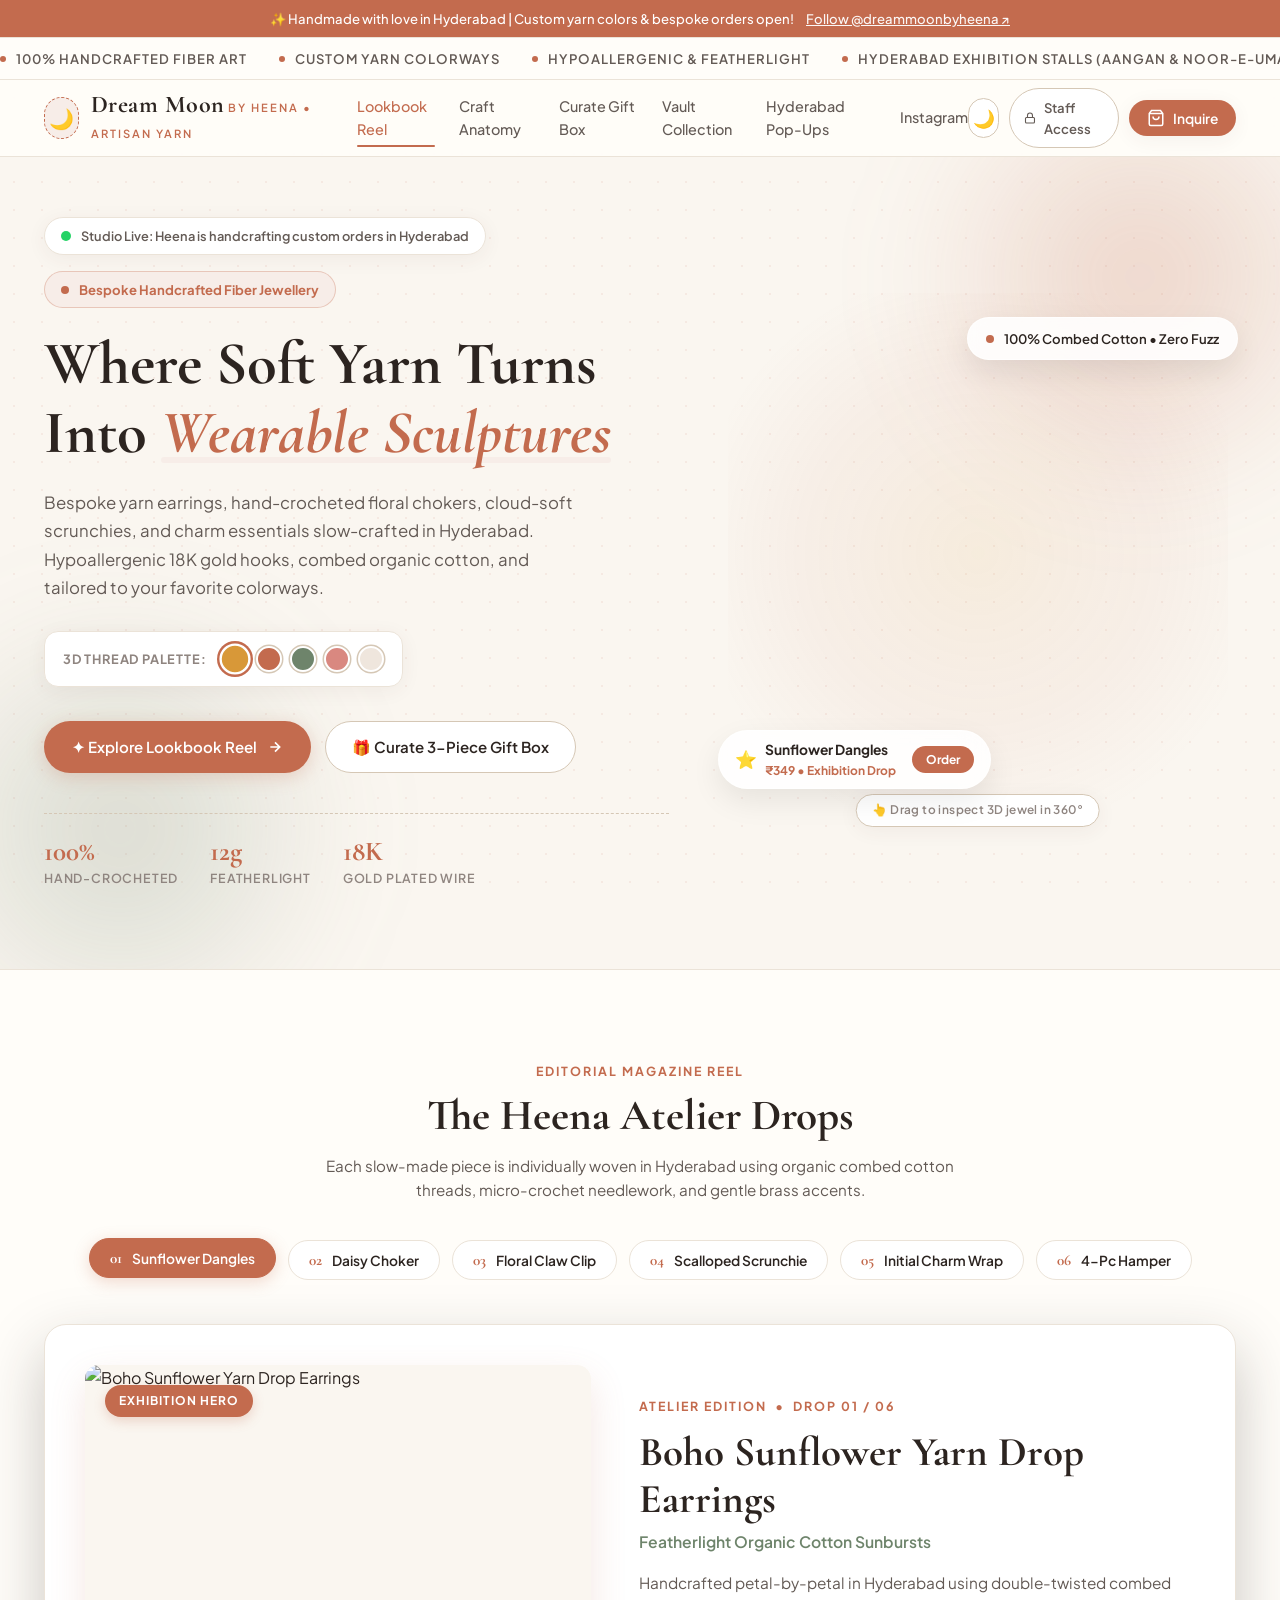
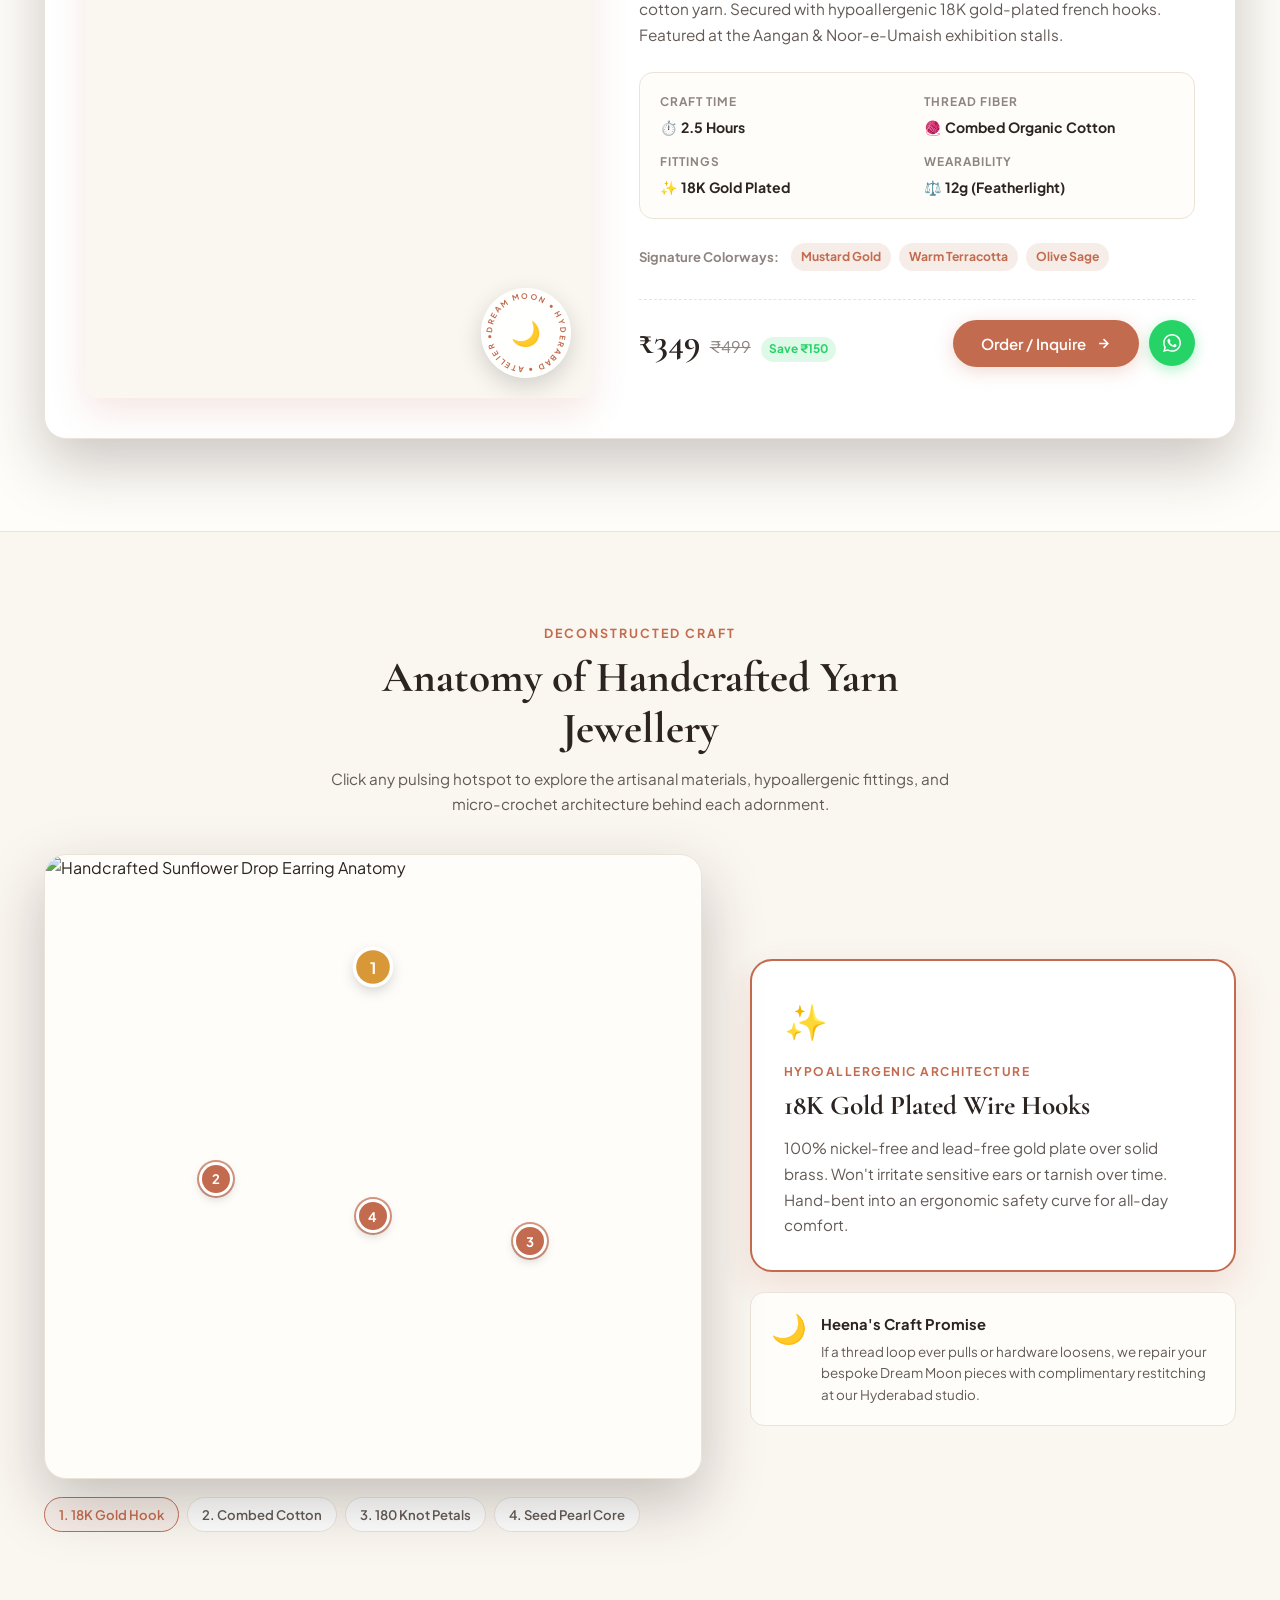
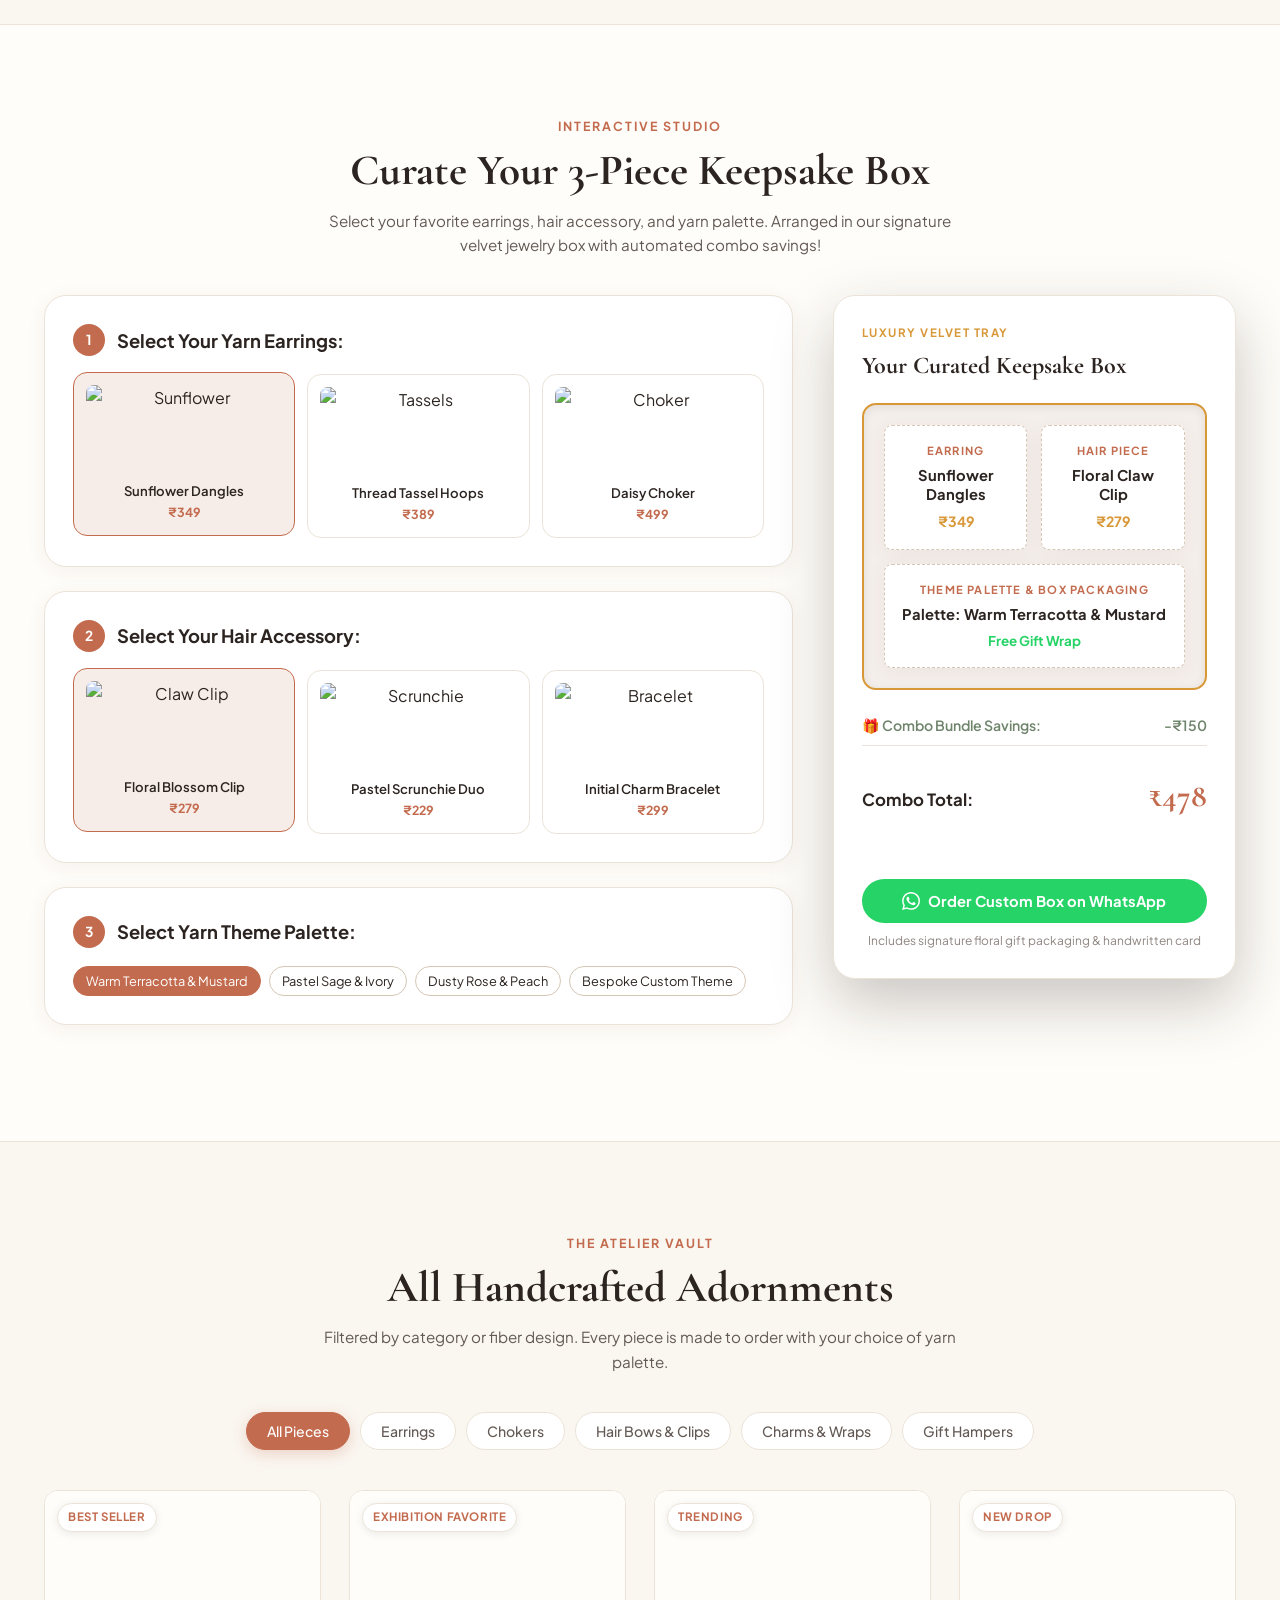
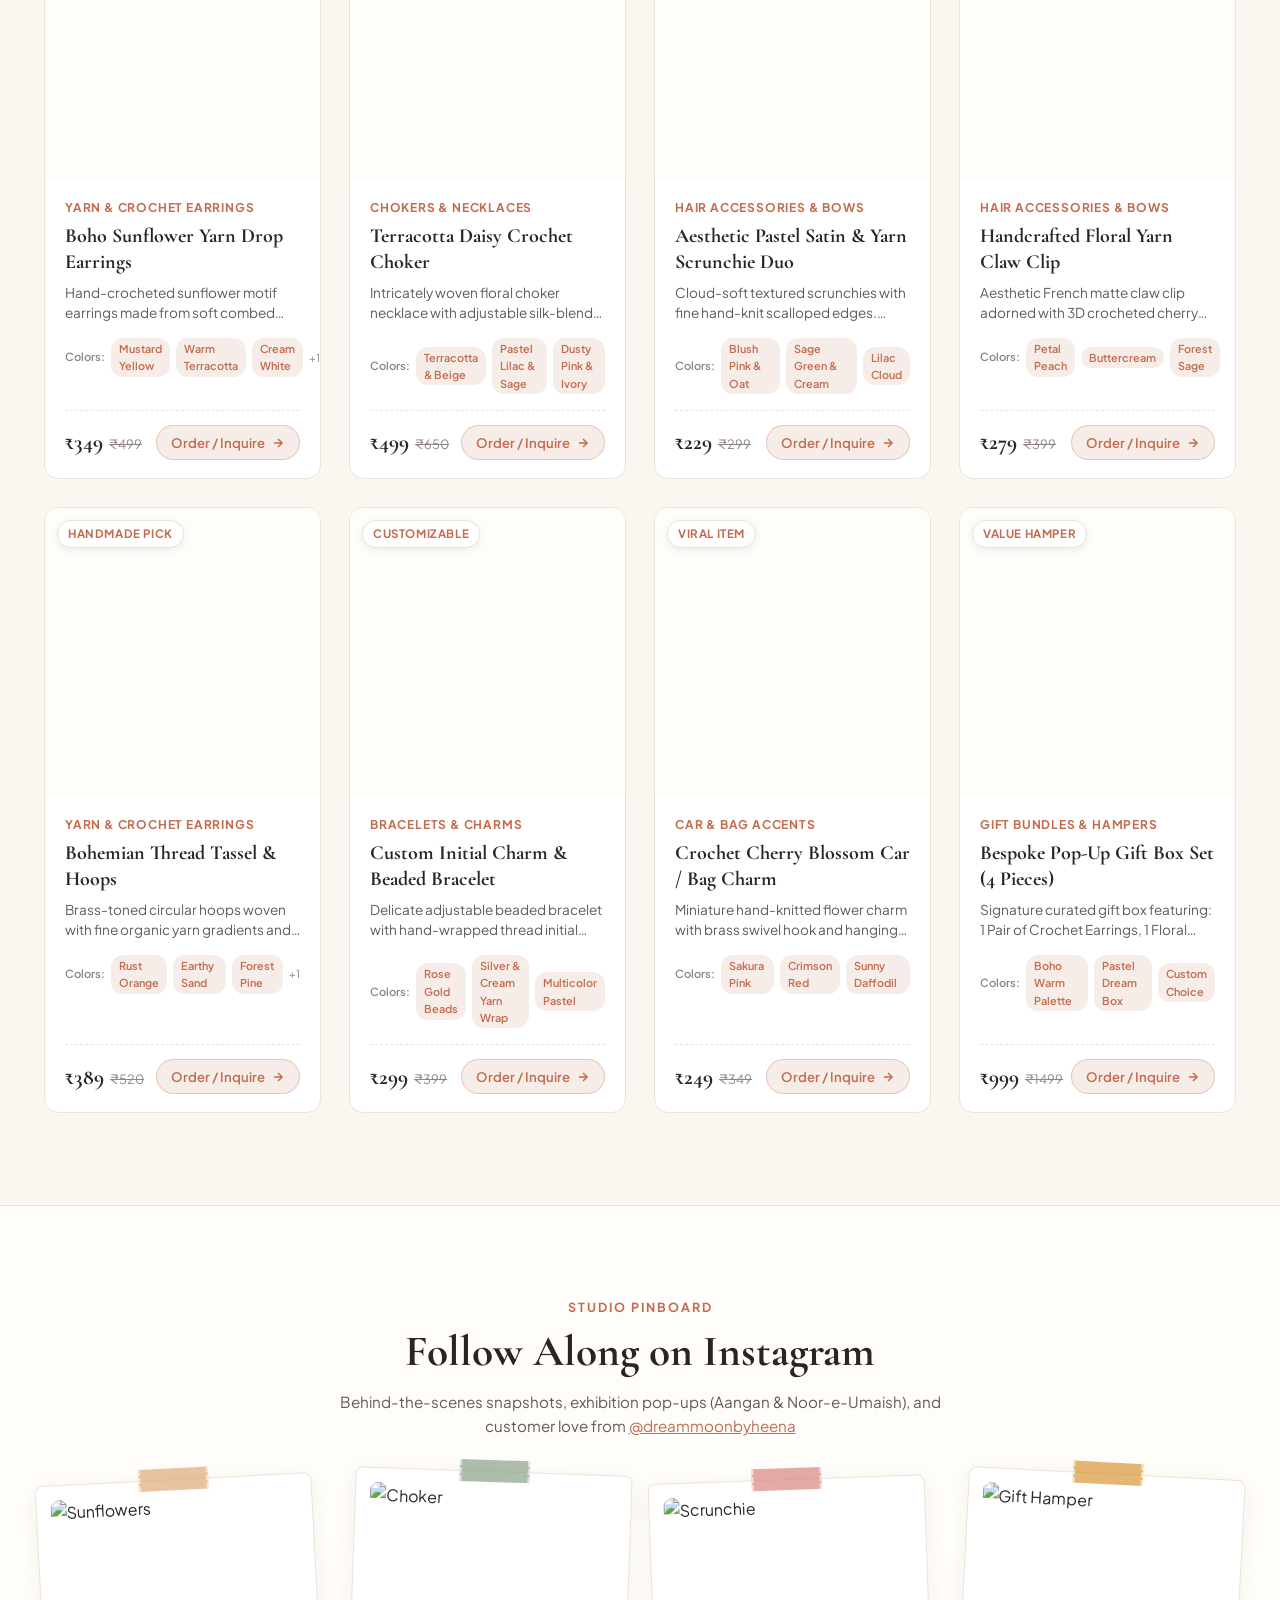
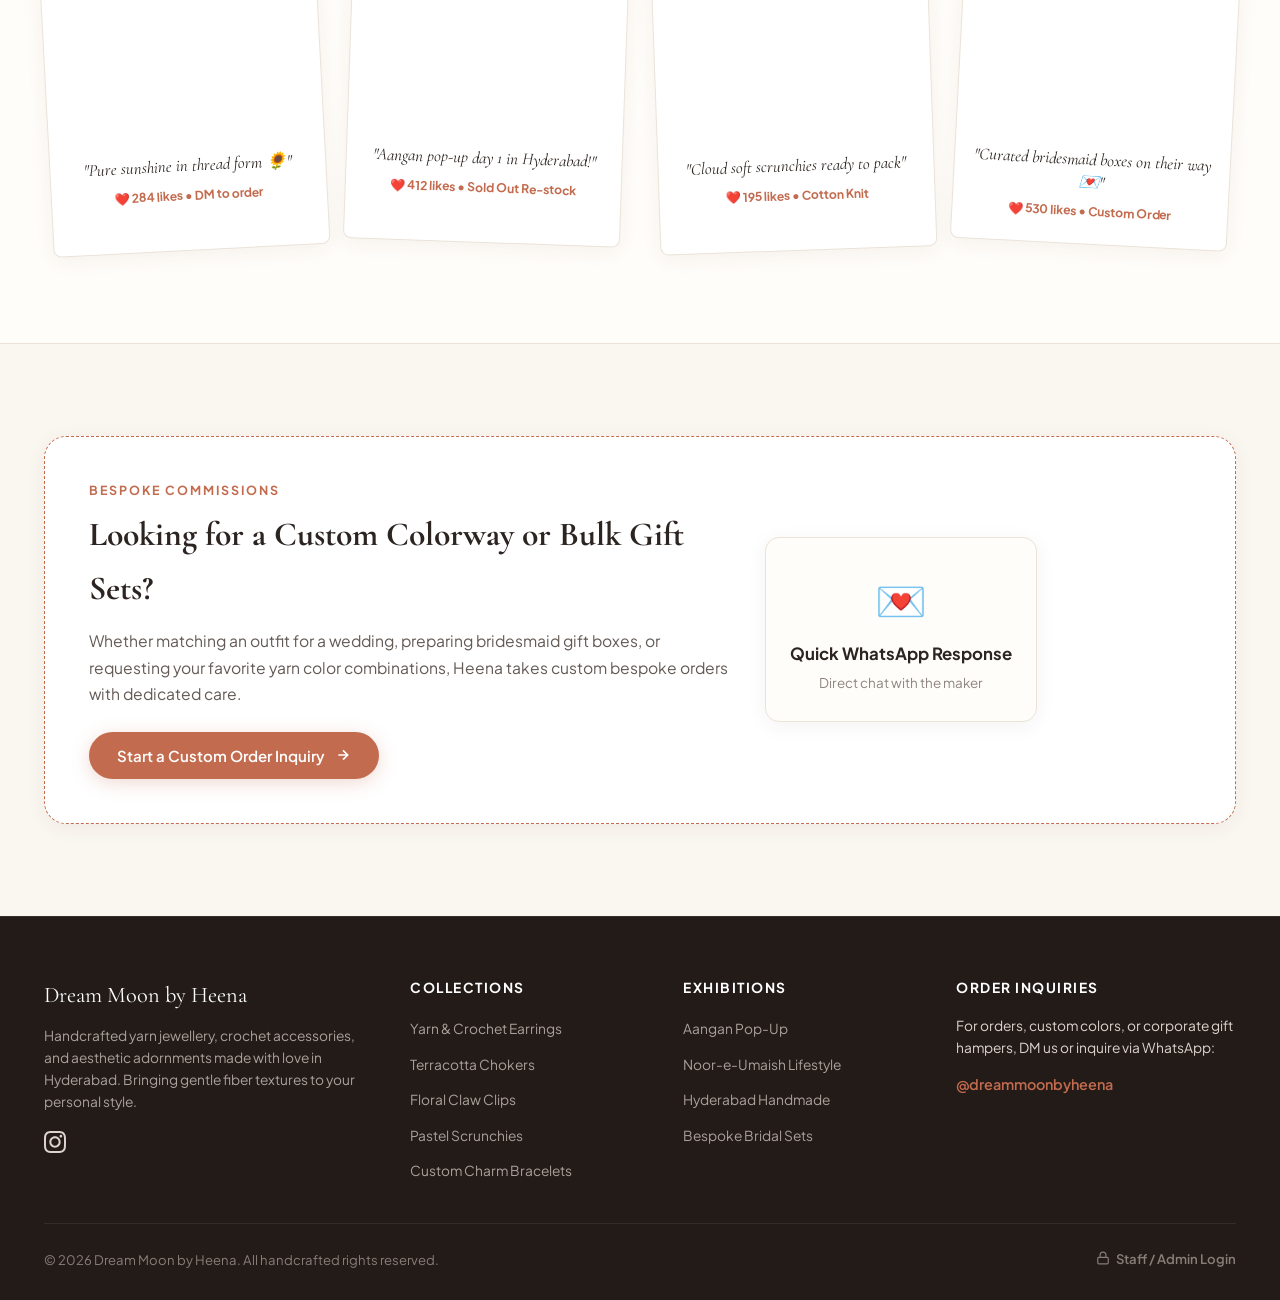
==== commit 2615ff40: "Harmonize storefront layouts and themes: remove duplicate sections, fix CSS syntax bug, unify sectio" ====
--- a/index.html
+++ b/index.html
@@ -105,12 +105,12 @@
   <!-- Mobile Slide-Out Drawer -->
   <div class="mobile-nav-drawer" id="mobileNavDrawer">
     <div class="mobile-drawer-content">
-      <div style="display:flex; justify-content:space-between; align-items:center;">
+      <div class="drawer-header">
         <div class="brand-logo">
-          <div class="logo-symbol" style="width:34px; height:34px; font-size:1rem;">🌙</div>
-          <span class="logo-title" style="font-size:1.25rem;">Dream Moon</span>
-        </div>
-        <button class="modal-close-btn" id="closeMobileDrawerBtn" style="position:static;">&times;</button>
+          <div class="logo-symbol logo-symbol-mini" aria-hidden="true">🌙</div>
+          <span class="logo-title logo-title-mini">Dream Moon</span>
+        </div>
+        <button class="modal-close-btn drawer-close-btn" id="closeMobileDrawerBtn" aria-label="Close menu">&times;</button>
       </div>
 
       <div class="mobile-drawer-links">
@@ -134,11 +134,11 @@
         </a>
       </div>
 
-      <div style="margin-top:auto; padding-top:24px; border-top:1px solid var(--border-subtle); display:flex; flex-direction:column; gap:12px;">
-        <button class="btn-secondary" onclick="toggleTheme()" style="justify-content:center; width:100%;">
+      <div class="drawer-footer">
+        <button class="btn-secondary btn-full-width" onclick="toggleTheme()">
           <span id="drawerThemeLabel">Toggle Dark Mode</span>
         </button>
-        <a href="admin.html" class="btn-primary" style="justify-content:center; text-decoration:none;">
+        <a href="admin.html" class="btn-primary btn-full-width">
           <svg viewBox="0 0 24 24" width="16" height="16" fill="none" stroke="currentColor" stroke-width="2.2">
             <rect x="3" y="11" width="18" height="11" rx="2" ry="2"></rect>
             <path d="M7 11V7a5 5 0 0 1 10 0v4"></path>
@@ -230,11 +230,11 @@
           </div>
 
           <div class="hero-3d-badge bottom-left" onclick="openOrderModal('dm-001')">
-            <div style="display:flex; align-items:center; gap:8px;">
-              <span style="font-size:1.1rem;">⭐</span>
+            <div class="hero-badge-inner">
+              <span class="hero-badge-icon">⭐</span>
               <div>
-                <div style="font-weight:700; font-size:0.86rem; color:var(--text-primary);">Sunflower Dangles</div>
-                <div style="font-size:0.75rem; color:var(--terracotta); font-weight:700;">₹349 • Exhibition Drop</div>
+                <div class="hero-badge-title">Sunflower Dangles</div>
+                <div class="hero-badge-meta">₹349 • Exhibition Drop</div>
               </div>
             </div>
             <button class="badge-action-btn">Order</button>
@@ -314,25 +314,25 @@
             <img src="https://images.unsplash.com/photo-1630019852942-f89202989a59?auto=format&fit=crop&w=1000&q=85" alt="Handcrafted Sunflower Drop Earring Anatomy" class="anatomy-main-img" />
             
             <!-- Hotspot 1: 18K Gold Plated Hook (Top) -->
-            <button class="hotspot-marker active" data-id="1" style="top:18%; left:50%;" onclick="highlightHotspot(1)" aria-label="18K Gold Hook">
+            <button class="hotspot-marker hotspot-1 active" data-id="1" onclick="highlightHotspot(1)" aria-label="18K Gold Hook">
               <span class="hotspot-ping"></span>
               <span class="hotspot-inner">1</span>
             </button>
 
             <!-- Hotspot 2: Combed Cotton Thread (Left) -->
-            <button class="hotspot-marker" data-id="2" style="top:52%; left:26%;" onclick="highlightHotspot(2)" aria-label="Combed Cotton Thread">
+            <button class="hotspot-marker hotspot-2" data-id="2" onclick="highlightHotspot(2)" aria-label="Combed Cotton Thread">
               <span class="hotspot-ping"></span>
               <span class="hotspot-inner">2</span>
             </button>
 
             <!-- Hotspot 3: 180 Knot Petal Architecture (Right) -->
-            <button class="hotspot-marker" data-id="3" style="top:62%; left:74%;" onclick="highlightHotspot(3)" aria-label="Crochet Petal Architecture">
+            <button class="hotspot-marker hotspot-3" data-id="3" onclick="highlightHotspot(3)" aria-label="Crochet Petal Architecture">
               <span class="hotspot-ping"></span>
               <span class="hotspot-inner">3</span>
             </button>
 
             <!-- Hotspot 4: Freshwater Seed Pearl (Center) -->
-            <button class="hotspot-marker" data-id="4" style="top:58%; left:50%;" onclick="highlightHotspot(4)" aria-label="Natural Seed Pearl">
+            <button class="hotspot-marker hotspot-4" data-id="4" onclick="highlightHotspot(4)" aria-label="Natural Seed Pearl">
               <span class="hotspot-ping"></span>
               <span class="hotspot-inner">4</span>
             </button>
@@ -360,8 +360,8 @@
           <div class="artisan-guarantee-box">
             <div class="guarantee-icon">🌙</div>
             <div>
-              <div style="font-weight:700; font-size:0.92rem; color:var(--text-primary); margin-bottom:4px;">Heena's Craft Promise</div>
-              <p style="font-size:0.82rem; color:var(--text-secondary); line-height:1.6; margin:0;">
+              <div class="guarantee-title">Heena's Craft Promise</div>
+              <p class="guarantee-desc">
                 If a thread loop ever pulls or hardware loosens, we repair your bespoke Dream Moon pieces with complimentary restitching at our Hyderabad studio.
               </p>
             </div>
@@ -444,7 +444,7 @@
               <span class="step-num-badge">3</span>
               <span class="studio-step-title">Select Yarn Theme Palette:</span>
             </div>
-            <div style="display:flex; flex-wrap:wrap; gap:8px;">
+            <div class="studio-chips-row">
               <button class="color-chip selected" onclick="selectStudioPalette('Warm Terracotta & Mustard', this)">Warm Terracotta & Mustard</button>
               <button class="color-chip" onclick="selectStudioPalette('Pastel Sage & Ivory', this)">Pastel Sage & Ivory</button>
               <button class="color-chip" onclick="selectStudioPalette('Dusty Rose & Peach', this)">Dusty Rose & Peach</button>
@@ -476,13 +476,13 @@
             <div class="velvet-item-slot full-width" id="traySlot3">
               <div class="slot-badge">Theme Palette & Box Packaging</div>
               <div class="slot-title" id="trayPaletteTitle">Palette: Warm Terracotta & Mustard</div>
-              <div class="slot-price" style="color:#25D366;">Free Gift Wrap</div>
+              <div class="slot-price slot-free-tag">Free Gift Wrap</div>
             </div>
           </div>
 
           <!-- Live Summary Pricing -->
           <div class="studio-summary-list">
-            <div class="summary-item-row" style="color:var(--sage); font-weight:600;">
+            <div class="summary-item-row summary-savings-row">
               <span>🎁 Combo Bundle Savings:</span>
               <span>-₹150</span>
             </div>
@@ -492,11 +492,11 @@
             </div>
           </div>
 
-          <button class="btn-whatsapp" style="width:100%; padding:14px; margin-top:14px;" onclick="orderStudioBox()">
+          <button class="btn-whatsapp btn-studio-order" onclick="orderStudioBox()">
             <svg width="18" height="18" viewBox="0 0 24 24" fill="currentColor"><path d="M.057 24l1.687-6.163c-1.041-1.804-1.588-3.849-1.587-5.946.003-6.556 5.338-11.891 11.893-11.891 3.181.001 6.167 1.24 8.413 3.488 2.245 2.248 3.481 5.236 3.48 8.414-.003 6.557-5.338 11.892-11.893 11.892-1.99-.001-3.951-.5-5.688-1.448l-6.305 1.654zm6.597-3.807c1.676.995 3.276 1.591 5.392 1.592 5.448 0 9.886-4.434 9.889-9.885.002-5.462-4.415-9.89-9.881-9.892-5.452 0-9.887 4.434-9.889 9.884-.001 2.225.651 3.891 1.746 5.634l-.999 3.648 3.742-.981zm11.387-5.464c-.074-.124-.272-.198-.57-.347-.297-.149-1.758-.868-2.031-.967-.272-.099-.47-.149-.669.149-.198.297-.768.967-.941 1.165-.173.198-.347.223-.644.074-.297-.149-1.255-.462-2.39-1.475-.883-.788-1.48-1.761-1.653-2.059-.173-.297-.018-.458.13-.606.134-.133.297-.347.446-.521.151-.172.2-.296.3-.495.099-.198.05-.372-.025-.521-.075-.148-.669-1.611-.916-2.206-.242-.579-.487-.501-.669-.51l-.57-.01c-.198 0-.52.074-.792.372s-1.04 1.016-1.04 2.479 1.065 2.876 1.213 3.074c.149.198 2.095 3.2 5.076 4.487.709.306 1.263.489 1.694.626.712.226 1.36.194 1.872.118.571-.085 1.758-.719 2.006-1.413.248-.695.248-1.29.173-1.414z"/></svg>
             <span>Order Custom Box on WhatsApp</span>
           </button>
-          <p style="font-size:0.75rem; text-align:center; color:var(--text-muted); margin-top:8px;">Includes signature floral gift packaging & handwritten card</p>
+          <p class="studio-packaging-note">Includes signature floral gift packaging & handwritten card</p>
         </div>
 
       </div>
@@ -539,7 +539,7 @@
       <div class="section-header">
         <span class="section-eyebrow">Studio Pinboard</span>
         <h2 class="section-title">Follow Along on Instagram</h2>
-        <p class="section-desc">Behind-the-scenes snapshots, exhibition pop-ups (Aangan & Noor-e-Umaish), and customer love from <a href="https://www.instagram.com/dreammoonbyheena" target="_blank" rel="noopener" style="color:var(--terracotta); text-decoration:underline;">@dreammoonbyheena</a></p>
+        <p class="section-desc">Behind-the-scenes snapshots, exhibition pop-ups (Aangan & Noor-e-Umaish), and customer love from <a href="https://www.instagram.com/dreammoonbyheena" target="_blank" rel="noopener" class="insta-highlight-link">@dreammoonbyheena</a></p>
       </div>
 
       <div class="polaroid-board">
@@ -554,7 +554,7 @@
 
         <!-- Polaroid 2 -->
         <a href="https://www.instagram.com/dreammoonbyheena" target="_blank" rel="noopener" class="polaroid-card">
-          <div class="washi-tape" style="background:rgba(180, 200, 175, 0.7);"></div>
+          <div class="washi-tape washi-tape-sage"></div>
           <img src="https://images.unsplash.com/photo-1599643478518-a784e5dc4c8f?w=600" class="polaroid-photo" alt="Choker" />
           <div class="polaroid-caption">"Aangan pop-up day 1 in Hyderabad!"</div>
           <div class="polaroid-likes">❤️ 412 likes • Sold Out Re-stock</div>
@@ -562,7 +562,7 @@
 
         <!-- Polaroid 3 -->
         <a href="https://www.instagram.com/dreammoonbyheena" target="_blank" rel="noopener" class="polaroid-card">
-          <div class="washi-tape" style="background:rgba(235, 170, 160, 0.7);"></div>
+          <div class="washi-tape washi-tape-rose"></div>
           <img src="https://images.unsplash.com/photo-1616683693504-3ea7e9ad6fec?w=600" class="polaroid-photo" alt="Scrunchie" />
           <div class="polaroid-caption">"Cloud soft scrunchies ready to pack"</div>
           <div class="polaroid-likes">❤️ 195 likes • Cotton Knit</div>
@@ -570,7 +570,7 @@
 
         <!-- Polaroid 4 -->
         <a href="https://www.instagram.com/dreammoonbyheena" target="_blank" rel="noopener" class="polaroid-card">
-          <div class="washi-tape" style="background:rgba(215, 195, 160, 0.7);"></div>
+          <div class="washi-tape washi-tape-gold"></div>
           <img src="https://images.unsplash.com/photo-1513519245088-0e12902e5a38?w=600" class="polaroid-photo" alt="Gift Hamper" />
           <div class="polaroid-caption">"Curated bridesmaid boxes on their way 💌"</div>
           <div class="polaroid-likes">❤️ 530 likes • Custom Order</div>
@@ -596,86 +596,11 @@
             <svg width="16" height="16" viewBox="0 0 24 24" fill="none" stroke="currentColor" stroke-width="2.5"><path d="M5 12h14M12 5l7 7-7 7"/></svg>
           </button>
         </div>
-        <div style="text-align: center;">
-          <div style="background:var(--bg-cream); border-radius:18px; padding:24px; box-shadow:var(--shadow-soft); display:inline-block; border:1px solid var(--border-subtle);">
-            <div style="font-size:2.5rem; margin-bottom:8px;">💌</div>
-            <div style="font-weight:700; font-size:1.05rem; color:var(--text-primary);">Quick WhatsApp Response</div>
-            <div style="font-size:0.84rem; color:var(--text-muted); margin-top:4px;">Direct chat with the maker</div>
-          </div>
-        </div>
-      </div>
-    </div>
-  </section>
-
-  <!-- Polaroid Pinboard Instagram Wall Section -->
-  <section class="polaroid-pinboard-section" id="instagram">
-    <div class="container">
-      
-      <div class="section-header">
-        <span class="section-eyebrow">Studio Pinboard</span>
-        <h2 class="section-title">Follow Along on Instagram</h2>
-        <p class="section-desc">Behind-the-scenes snapshots, exhibition pop-ups, and customer love from <a href="https://www.instagram.com/dreammoonbyheena" target="_blank" rel="noopener" style="color:var(--terracotta); text-decoration:underline;">@dreammoonbyheena</a></p>
-      </div>
-
-      <div class="polaroid-board">
-        
-        <!-- Polaroid 1 -->
-        <a href="https://www.instagram.com/dreammoonbyheena" target="_blank" rel="noopener" class="polaroid-card">
-          <div class="washi-tape"></div>
-          <img src="https://images.unsplash.com/photo-1630019852942-f89202989a59?w=600" class="polaroid-photo" alt="Sunflowers" />
-          <div class="polaroid-caption">"Pure sunshine in thread form 🌻"</div>
-          <div class="polaroid-likes">❤️ 284 likes • DM to order</div>
-        </a>
-
-        <!-- Polaroid 2 -->
-        <a href="https://www.instagram.com/dreammoonbyheena" target="_blank" rel="noopener" class="polaroid-card">
-          <div class="washi-tape" style="background:rgba(180, 200, 175, 0.7);"></div>
-          <img src="https://images.unsplash.com/photo-1599643478518-a784e5dc4c8f?w=600" class="polaroid-photo" alt="Choker" />
-          <div class="polaroid-caption">"Aangan pop-up day 1 in Hyderabad!"</div>
-          <div class="polaroid-likes">❤️ 412 likes • Sold Out Re-stock</div>
-        </a>
-
-        <!-- Polaroid 3 -->
-        <a href="https://www.instagram.com/dreammoonbyheena" target="_blank" rel="noopener" class="polaroid-card">
-          <div class="washi-tape" style="background:rgba(235, 170, 160, 0.7);"></div>
-          <img src="https://images.unsplash.com/photo-1616683693504-3ea7e9ad6fec?w=600" class="polaroid-photo" alt="Scrunchie" />
-          <div class="polaroid-caption">"Cloud soft scrunchies ready to pack"</div>
-          <div class="polaroid-likes">❤️ 195 likes • Cotton Knit</div>
-        </a>
-
-        <!-- Polaroid 4 -->
-        <a href="https://www.instagram.com/dreammoonbyheena" target="_blank" rel="noopener" class="polaroid-card">
-          <div class="washi-tape" style="background:rgba(215, 195, 160, 0.7);"></div>
-          <img src="https://images.unsplash.com/photo-1513519245088-0e12902e5a38?w=600" class="polaroid-photo" alt="Gift Hamper" />
-          <div class="polaroid-caption">"Curated bridesmaid boxes on their way 💌"</div>
-          <div class="polaroid-likes">❤️ 530 likes • Custom Order</div>
-        </a>
-
-      </div>
-
-    </div>
-  </section>
-
-  <!-- Custom Order / Direct Inquiry Banner -->
-  <section class="inquiry-banner-section" id="custom-order">
-    <div class="container">
-      <div class="inquiry-banner-card">
         <div>
-          <span class="section-eyebrow">Bespoke Commissions</span>
-          <h3>Looking for a Custom Colorway or Bulk Gift Sets?</h3>
-          <p>
-            Whether matching an outfit for a wedding, preparing bridesmaid gift boxes, or requesting your favorite yarn color combinations, Heena takes custom bespoke orders with dedicated care.
-          </p>
-          <button class="btn-primary" onclick="openOrderModal('dm-008')">
-            <span>Start a Custom Order Inquiry</span>
-            <svg width="16" height="16" viewBox="0 0 24 24" fill="none" stroke="currentColor" stroke-width="2.5"><path d="M5 12h14M12 5l7 7-7 7"/></svg>
-          </button>
-        </div>
-        <div style="text-align: center;">
-          <div style="background:var(--bg-cream); border-radius:18px; padding:24px; box-shadow:var(--shadow-soft); display:inline-block; border:1px solid var(--border-subtle);">
-            <div style="font-size:2.5rem; margin-bottom:8px;">💌</div>
-            <div style="font-weight:700; font-size:1.05rem; color:var(--text-primary);">Quick WhatsApp Response</div>
-            <div style="font-size:0.84rem; color:var(--text-muted); margin-top:4px;">Direct chat with the maker</div>
+          <div class="inquiry-contact-card">
+            <span class="contact-icon-large">💌</span>
+            <div class="contact-title">Quick WhatsApp Response</div>
+            <div class="contact-sub">Direct chat with the maker</div>
           </div>
         </div>
       </div>
@@ -692,8 +617,8 @@
           <p class="footer-desc">
             Handcrafted yarn jewellery, crochet accessories, and aesthetic adornments made with love in Hyderabad. Bringing gentle fiber textures to your personal style.
           </p>
-          <div style="display:flex; gap:12px;">
-            <a href="https://www.instagram.com/dreammoonbyheena" target="_blank" rel="noopener" style="color:#FFF;" title="Instagram">
+          <div class="footer-social-row">
+            <a href="https://www.instagram.com/dreammoonbyheena" target="_blank" rel="noopener" class="footer-social-link" title="Instagram">
               <svg width="22" height="22" viewBox="0 0 24 24" fill="currentColor"><path d="M12 2.163c3.204 0 3.584.012 4.85.07 3.252.148 4.771 1.691 4.919 4.919.058 1.265.069 1.645.069 4.849 0 3.205-.012 3.584-.069 4.849-.149 3.225-1.664 4.771-4.919 4.919-1.266.058-1.644.07-4.85.07-3.204 0-3.584-.012-4.849-.07-3.26-.149-4.771-1.699-4.919-4.92-.058-1.265-.07-1.644-.07-4.849 0-3.204.013-3.583.07-4.849.149-3.227 1.664-4.771 4.919-4.919 1.266-.057 1.645-.069 4.849-.069zm0-2.163c-3.259 0-3.667.014-4.947.072-4.358.2-6.78 2.618-6.98 6.98-.059 1.281-.073 1.689-.073 4.948 0 3.259.014 3.668.072 4.948.2 4.358 2.618 6.78 6.98 6.98 1.281.058 1.689.072 4.948.072 3.259 0 3.668-.014 4.948-.072 4.354-.2 6.782-2.618 6.979-6.98.059-1.28.073-1.689.073-4.948 0-3.259-.014-3.667-.072-4.947-.196-4.354-2.617-6.78-6.979-6.98-1.281-.059-1.69-.073-4.949-.073zm0 5.838c-3.403 0-6.162 2.759-6.162 6.162s2.759 6.163 6.162 6.163 6.162-2.759 6.162-6.163c0-3.403-2.759-6.162-6.162-6.162zm0 10.162c-2.209 0-4-1.79-4-4 0-2.209 1.791-4 4-4s4 1.791 4 4c0 2.21-1.791 4-4 4zm6.406-11.845c-.796 0-1.441.645-1.441 1.44s.645 1.44 1.441 1.44c.795 0 1.439-.645 1.439-1.44s-.644-1.44-1.439-1.44z"/></svg>
             </a>
           </div>
@@ -722,10 +647,10 @@
 
         <div>
           <div class="footer-heading">Order Inquiries</div>
-          <p style="font-size:0.86rem; color:#AAA19B; margin-bottom:12px;">
+          <p class="footer-dm-text">
             For orders, custom colors, or corporate gift hampers, DM us or inquire via WhatsApp:
           </p>
-          <a href="https://www.instagram.com/dreammoonbyheena" target="_blank" rel="noopener" style="color:var(--terracotta); font-weight:600; font-size:0.9rem;">@dreammoonbyheena</a>
+          <a href="https://www.instagram.com/dreammoonbyheena" target="_blank" rel="noopener" class="footer-insta-link">@dreammoonbyheena</a>
         </div>
 
       </div>
--- a/css/style.css
+++ b/css/style.css
@@ -15,10 +15,15 @@
   --surface: #FFFFFF;
   --surface-hover: #FCFAF7;
   --surface-card: #FFFFFF;
+  --surface-muted: #F5EFEB;
+  --surface-tint: #FAF2EC;
   --terracotta: #C36B4E;
   --terracotta-dark: #A35338;
   --terracotta-light: #F7EDE8;
   --terracotta-glow: rgba(195, 107, 78, 0.25);
+  --gold: #D89838;
+  --gold-light: #FCF4E7;
+  --gold-glow: rgba(216, 152, 56, 0.25);
   --sage: #6E846B;
   --sage-light: #EDF3EC;
   --mustard: #D89838;
@@ -61,10 +66,15 @@
   --surface: #1E1A17;
   --surface-hover: #26211D;
   --surface-card: #1C1815;
+  --surface-muted: #241F1C;
+  --surface-tint: #2A2420;
   --terracotta: #D97E62;
   --terracotta-dark: #C36B4E;
   --terracotta-light: rgba(217, 126, 98, 0.15);
   --terracotta-glow: rgba(217, 126, 98, 0.35);
+  --gold: #E5AC4E;
+  --gold-light: rgba(229, 172, 78, 0.15);
+  --gold-glow: rgba(229, 172, 78, 0.35);
   --sage: #8CA389;
   --sage-light: rgba(140, 163, 137, 0.15);
   --mustard: #E5AC4E;
@@ -114,6 +124,42 @@
   transition: background-color var(--transition-normal), color var(--transition-normal);
 }
 
+/* Smooth Global Theme Transition */
+body,
+.site-header,
+.top-announcement,
+.marquee-bar,
+.hero-section,
+.lookbook-section,
+.anatomy-section,
+.gift-studio-section,
+.catalog-section,
+.polaroid-pinboard-section,
+.inquiry-banner-section,
+.site-footer,
+.lookbook-spread,
+.anatomy-active-card,
+.artisan-guarantee-box,
+.velvet-box-card,
+.velvet-tray,
+.velvet-item-slot,
+.studio-step-box,
+.studio-option-card,
+.product-card,
+.polaroid-card,
+.inquiry-banner-card,
+.inquiry-contact-card,
+.modal-window,
+.mobile-nav-drawer,
+.mobile-drawer-content,
+.mobile-bottom-bar,
+.filter-btn,
+.theme-toggle-btn,
+.staff-badge-btn,
+.inquiry-bag-btn {
+  transition: background-color var(--transition-normal), border-color var(--transition-normal), color var(--transition-normal), box-shadow var(--transition-normal);
+}
+
 body::before {
   content: '';
   position: fixed;
@@ -541,6 +587,40 @@
   color: var(--terracotta);
 }
 
+.drawer-header {
+  display: flex;
+  justify-content: space-between;
+  align-items: center;
+}
+
+.logo-symbol-mini {
+  width: 34px;
+  height: 34px;
+  font-size: 1rem;
+}
+
+.logo-title-mini {
+  font-size: 1.25rem;
+}
+
+.drawer-close-btn {
+  position: static;
+}
+
+.drawer-footer {
+  margin-top: auto;
+  padding-top: 24px;
+  border-top: 1px solid var(--border-subtle);
+  display: flex;
+  flex-direction: column;
+  gap: 12px;
+}
+
+.btn-full-width {
+  width: 100%;
+  justify-content: center;
+}
+
 /* --------------------------------------------------------------------------
    Revamped & Animated Hero Section
    -------------------------------------------------------------------------- */
@@ -757,6 +837,17 @@
   font-weight: 700;
   color: var(--terracotta);
   line-height: 1;
+}
+
+.highlight-label {
+  font-size: 0.78rem;
+  color: var(--text-muted);
+  font-weight: 600;
+  text-transform: uppercase;
+  letter-spacing: 0.8px;
+  margin-top: 4px;
+}
+
 /* --------------------------------------------------------------------------
    Hero Visual Cluster - 3D Interactive Coverflow Deck & Animated Stitch
    -------------------------------------------------------------------------- */
@@ -885,6 +976,28 @@
   left: -10px;
   padding: 8px 16px;
   gap: 16px;
+}
+
+.hero-badge-inner {
+  display: flex;
+  align-items: center;
+  gap: 8px;
+}
+
+.hero-badge-icon {
+  font-size: 1.1rem;
+}
+
+.hero-badge-title {
+  font-weight: 700;
+  font-size: 0.86rem;
+  color: var(--text-primary);
+}
+
+.hero-badge-meta {
+  font-size: 0.75rem;
+  color: var(--terracotta);
+  font-weight: 700;
 }
 
 .badge-dot {
@@ -933,7 +1046,7 @@
    Product Catalog & Categories
    -------------------------------------------------------------------------- */
 .catalog-section {
-  padding: 50px 0 90px;
+  padding: 92px 0;
 }
 
 .section-header {
@@ -1060,6 +1173,42 @@
   box-shadow: 0 2px 8px rgba(0, 0, 0, 0.08);
 }
 
+.card-badge.badge-instock {
+  color: var(--sage);
+}
+
+.card-badge.badge-madetoorder {
+  color: var(--terracotta);
+}
+
+.card-swatch-pill {
+  background: var(--terracotta-light);
+  color: var(--terracotta);
+  padding: 2px 8px;
+  border-radius: 12px;
+  font-size: 0.68rem;
+  font-weight: 600;
+}
+
+.empty-products-msg {
+  grid-column: 1 / -1;
+  text-align: center;
+  padding: 60px 20px;
+  color: var(--text-muted);
+}
+
+.empty-products-title {
+  font-size: 1.2rem;
+  font-family: var(--font-serif);
+  margin-bottom: 8px;
+  color: var(--text-primary);
+}
+
+.empty-products-sub {
+  font-size: 0.9rem;
+  color: var(--text-secondary);
+}
+
 .card-insta-link {
   position: absolute;
   top: 12px;
@@ -1280,7 +1429,7 @@
    1. The Haute Lookbook Reel (Editorial Magazine Showcase)
    -------------------------------------------------------------------------- */
 .lookbook-section {
-  padding: 80px 0 90px;
+  padding: 92px 0;
   position: relative;
   background: var(--bg-cream);
   border-top: 1px solid var(--border-subtle);
@@ -1594,7 +1743,7 @@
    2. Interactive Craft Anatomy Showcase
    -------------------------------------------------------------------------- */
 .anatomy-section {
-  padding: 85px 0;
+  padding: 92px 0;
   position: relative;
 }
 
@@ -1766,6 +1915,25 @@
   font-size: 1.8rem;
   line-height: 1;
 }
+
+.guarantee-title {
+  font-weight: 700;
+  font-size: 0.92rem;
+  color: var(--text-primary);
+  margin-bottom: 4px;
+}
+
+.guarantee-desc {
+  font-size: 0.84rem;
+  color: var(--text-secondary);
+  line-height: 1.6;
+  margin: 0;
+}
+
+.hotspot-1 { top: 18%; left: 50%; }
+.hotspot-2 { top: 52%; left: 26%; }
+.hotspot-3 { top: 62%; left: 74%; }
+.hotspot-4 { top: 58%; left: 50%; }
 
 /* --------------------------------------------------------------------------
    3. Velvet Tray Keepsake Box Studio
@@ -1789,7 +1957,7 @@
   text-transform: uppercase;
   letter-spacing: 1.5px;
   font-weight: 700;
-  color: #D89838;
+  color: var(--gold);
   display: block;
   margin-bottom: 4px;
 }
@@ -1802,24 +1970,26 @@
 }
 
 .velvet-tray {
-  background: linear-gradient(145deg, #1A3427 0%, #0F2018 100%);
-  border: 4px solid #D89838;
+  background: var(--surface-muted);
+  border: 2px solid var(--gold);
   border-radius: var(--radius-md);
-  padding: 18px;
-  box-shadow: inset 0 4px 18px rgba(0, 0, 0, 0.6);
+  padding: 20px;
+  box-shadow: inset 0 2px 10px rgba(0, 0, 0, 0.08);
   display: grid;
   grid-template-columns: 1fr 1fr;
-  gap: 12px;
-  margin-bottom: 22px;
+  gap: 14px;
+  margin-bottom: 24px;
+  position: relative;
 }
 
 .velvet-item-slot {
-  background: rgba(255, 255, 255, 0.08);
-  border: 1px dashed rgba(216, 152, 56, 0.4);
+  background: var(--surface);
+  border: 1.5px dashed var(--border-strong);
   border-radius: var(--radius-sm);
-  padding: 14px;
+  padding: 16px 14px;
   text-align: center;
   transition: all var(--transition-fast);
+  box-shadow: var(--shadow-soft);
 }
 
 .velvet-item-slot.full-width {
@@ -1827,33 +1997,39 @@
 }
 
 .slot-badge {
-  font-size: 0.68rem;
+  font-size: 0.7rem;
   text-transform: uppercase;
-  letter-spacing: 1px;
-  font-weight: 700;
-  color: #E2B96C;
-  margin-bottom: 4px;
+  letter-spacing: 1.2px;
+  font-weight: 700;
+  color: var(--terracotta);
+  margin-bottom: 6px;
 }
 
 .slot-title {
+  font-size: 0.92rem;
+  font-weight: 700;
+  color: var(--text-primary);
+  margin-bottom: 6px;
+  line-height: 1.3;
+}
+
+.slot-price {
   font-size: 0.88rem;
   font-weight: 700;
-  color: #FFF;
-  margin-bottom: 4px;
-  line-height: 1.25;
-}
-
-.slot-price {
+  color: var(--gold);
+}
+
+.slot-free-tag {
+  color: #25D366;
   font-size: 0.84rem;
   font-weight: 700;
-  color: #9DE5B6;
 }
 
 /* --------------------------------------------------------------------------
    Interactive "Make Your Own 3-Piece Gift Box" Studio
    -------------------------------------------------------------------------- */
 .gift-studio-section {
-  padding: 80px 0;
+  padding: 92px 0;
   background: var(--bg-cream);
   border-top: 1px solid var(--border-subtle);
   border-bottom: 1px solid var(--border-subtle);
@@ -2000,12 +2176,45 @@
   color: var(--terracotta);
 }
 
+.studio-chips-row {
+  display: flex;
+  flex-wrap: wrap;
+  gap: 8px;
+}
+
+.summary-savings-row {
+  display: flex;
+  justify-content: space-between;
+  align-items: center;
+  font-size: 0.88rem;
+  padding-bottom: 8px;
+  border-bottom: 1px solid var(--border-subtle);
+  color: var(--sage);
+  font-weight: 600;
+}
+
+.btn-studio-order {
+  width: 100%;
+  padding: 14px;
+  margin-top: 14px;
+}
+
+.studio-packaging-note {
+  font-size: 0.75rem;
+  text-align: center;
+  color: var(--text-muted);
+  margin-top: 8px;
+}
+
 /* --------------------------------------------------------------------------
    Polaroid Pinboard Instagram Wall
    -------------------------------------------------------------------------- */
 .polaroid-pinboard-section {
-  padding: 80px 0;
+  padding: 92px 0;
   position: relative;
+  background: var(--bg-cream);
+  border-top: 1px solid var(--border-subtle);
+  border-bottom: 1px solid var(--border-subtle);
 }
 
 .polaroid-board {
@@ -2016,11 +2225,12 @@
 }
 
 .polaroid-card {
-  background: #FFF;
+  background: var(--surface);
   padding: 14px 14px 22px;
-  border-radius: 4px;
-  box-shadow: 0 10px 30px rgba(0, 0, 0, 0.12);
-  transition: transform 0.4s ease, box-shadow 0.4s ease;
+  border-radius: var(--radius-sm);
+  box-shadow: var(--shadow-soft);
+  border: 1px solid var(--border-subtle);
+  transition: transform 0.4s ease, box-shadow 0.4s ease, border-color var(--transition-fast);
   position: relative;
   text-decoration: none;
   display: flex;
@@ -2028,23 +2238,25 @@
 }
 
 [data-theme="dark"] .polaroid-card {
-  background: #221D1A;
-  box-shadow: 0 12px 35px rgba(0, 0, 0, 0.6);
-}
-
-/* Random subtle angles for organic pinboard look */
+  background: var(--surface-card);
+  box-shadow: var(--shadow-modal);
+  border-color: var(--border-strong);
+}
+
+/* Organic angles for authentic pinboard aesthetic */
 .polaroid-card:nth-child(1) { transform: rotate(-3deg); }
 .polaroid-card:nth-child(2) { transform: rotate(2deg) translateY(-8px); }
 .polaroid-card:nth-child(3) { transform: rotate(-2deg); }
 .polaroid-card:nth-child(4) { transform: rotate(3deg) translateY(-6px); }
 
 .polaroid-card:hover {
-  transform: scale(1.06) rotate(0deg) !important;
+  transform: scale(1.05) rotate(0deg) !important;
   z-index: 10;
-  box-shadow: 0 20px 45px rgba(195, 107, 78, 0.25);
-}
-
-/* Washi Tape Accent */
+  box-shadow: 0 16px 36px var(--terracotta-glow);
+  border-color: var(--terracotta);
+}
+
+/* Washi Tape Accents */
 .washi-tape {
   position: absolute;
   top: -12px;
@@ -2052,17 +2264,29 @@
   transform: translateX(-50%);
   width: 70px;
   height: 22px;
-  background: rgba(226, 172, 120, 0.65);
+  background: rgba(226, 172, 120, 0.7);
   border-left: 2px dashed rgba(255, 255, 255, 0.6);
   border-right: 2px dashed rgba(255, 255, 255, 0.6);
   z-index: 2;
+}
+
+.washi-tape-sage {
+  background: rgba(140, 163, 137, 0.7);
+}
+
+.washi-tape-rose {
+  background: rgba(217, 136, 128, 0.7);
+}
+
+.washi-tape-gold {
+  background: rgba(216, 152, 56, 0.7);
 }
 
 .polaroid-photo {
   width: 100%;
   aspect-ratio: 1 / 1;
   object-fit: cover;
-  border-radius: 2px;
+  border-radius: var(--radius-sm);
   margin-bottom: 14px;
 }
 
@@ -2070,13 +2294,9 @@
   font-family: var(--font-serif);
   font-style: italic;
   font-size: 1.05rem;
-  color: #332B25;
+  color: var(--text-primary);
   text-align: center;
-  line-height: 1.3;
-}
-
-[data-theme="dark"] .polaroid-caption {
-  color: #F8F4EE;
+  line-height: 1.35;
 }
 
 .polaroid-likes {
@@ -2092,7 +2312,7 @@
 
 /* Custom Order Banner */
 .inquiry-banner-section {
-  padding: 40px 0 90px;
+  padding: 92px 0;
 }
 
 .inquiry-banner-card {
@@ -2111,13 +2331,43 @@
   font-family: var(--font-serif);
   font-size: 2.1rem;
   font-weight: 700;
+  color: var(--text-primary);
   margin-bottom: 12px;
 }
 
 .inquiry-banner-card p {
   color: var(--text-secondary);
   font-size: 0.98rem;
-  margin-bottom: 22px;
+  margin-bottom: 24px;
+  line-height: 1.7;
+}
+
+.inquiry-contact-card {
+  background: var(--bg-cream);
+  border-radius: var(--radius-md);
+  padding: 28px 24px;
+  box-shadow: var(--shadow-soft);
+  display: inline-block;
+  border: 1px solid var(--border-subtle);
+  text-align: center;
+}
+
+.contact-icon-large {
+  font-size: 2.6rem;
+  margin-bottom: 8px;
+  display: block;
+}
+
+.contact-title {
+  font-weight: 700;
+  font-size: 1.05rem;
+  color: var(--text-primary);
+}
+
+.contact-sub {
+  font-size: 0.84rem;
+  color: var(--text-muted);
+  margin-top: 4px;
 }
 
 /* --------------------------------------------------------------------------
@@ -2149,6 +2399,47 @@
   line-height: 1.6;
   color: #AAA19B;
   margin-bottom: 18px;
+}
+
+.footer-social-row {
+  display: flex;
+  gap: 12px;
+}
+
+.footer-social-link {
+  color: var(--footer-text);
+  transition: color var(--transition-fast);
+}
+
+.footer-social-link:hover {
+  color: var(--terracotta);
+}
+
+.footer-dm-text {
+  font-size: 0.86rem;
+  color: var(--footer-text);
+  margin-bottom: 12px;
+}
+
+.footer-insta-link {
+  color: var(--terracotta);
+  font-weight: 600;
+  font-size: 0.9rem;
+  transition: color var(--transition-fast);
+}
+
+.footer-insta-link:hover {
+  text-decoration: underline;
+}
+
+.insta-highlight-link {
+  color: var(--terracotta);
+  text-decoration: underline;
+  transition: opacity var(--transition-fast);
+}
+
+.insta-highlight-link:hover {
+  opacity: 0.8;
 }
 
 .footer-heading {
@@ -2435,8 +2726,9 @@
   position: fixed;
   bottom: 84px; /* above mobile bar */
   right: 24px;
-  background: #2C2420;
-  color: #FFF;
+  background: var(--surface);
+  color: var(--text-primary);
+  border: 1px solid var(--border-strong);
   padding: 14px 20px;
   border-radius: var(--radius-md);
   box-shadow: var(--shadow-modal);
@@ -2444,7 +2736,7 @@
   align-items: center;
   gap: 10px;
   font-size: 0.88rem;
-  font-weight: 500;
+  font-weight: 600;
   z-index: 1000;
   transform: translateY(100px);
   opacity: 0;
